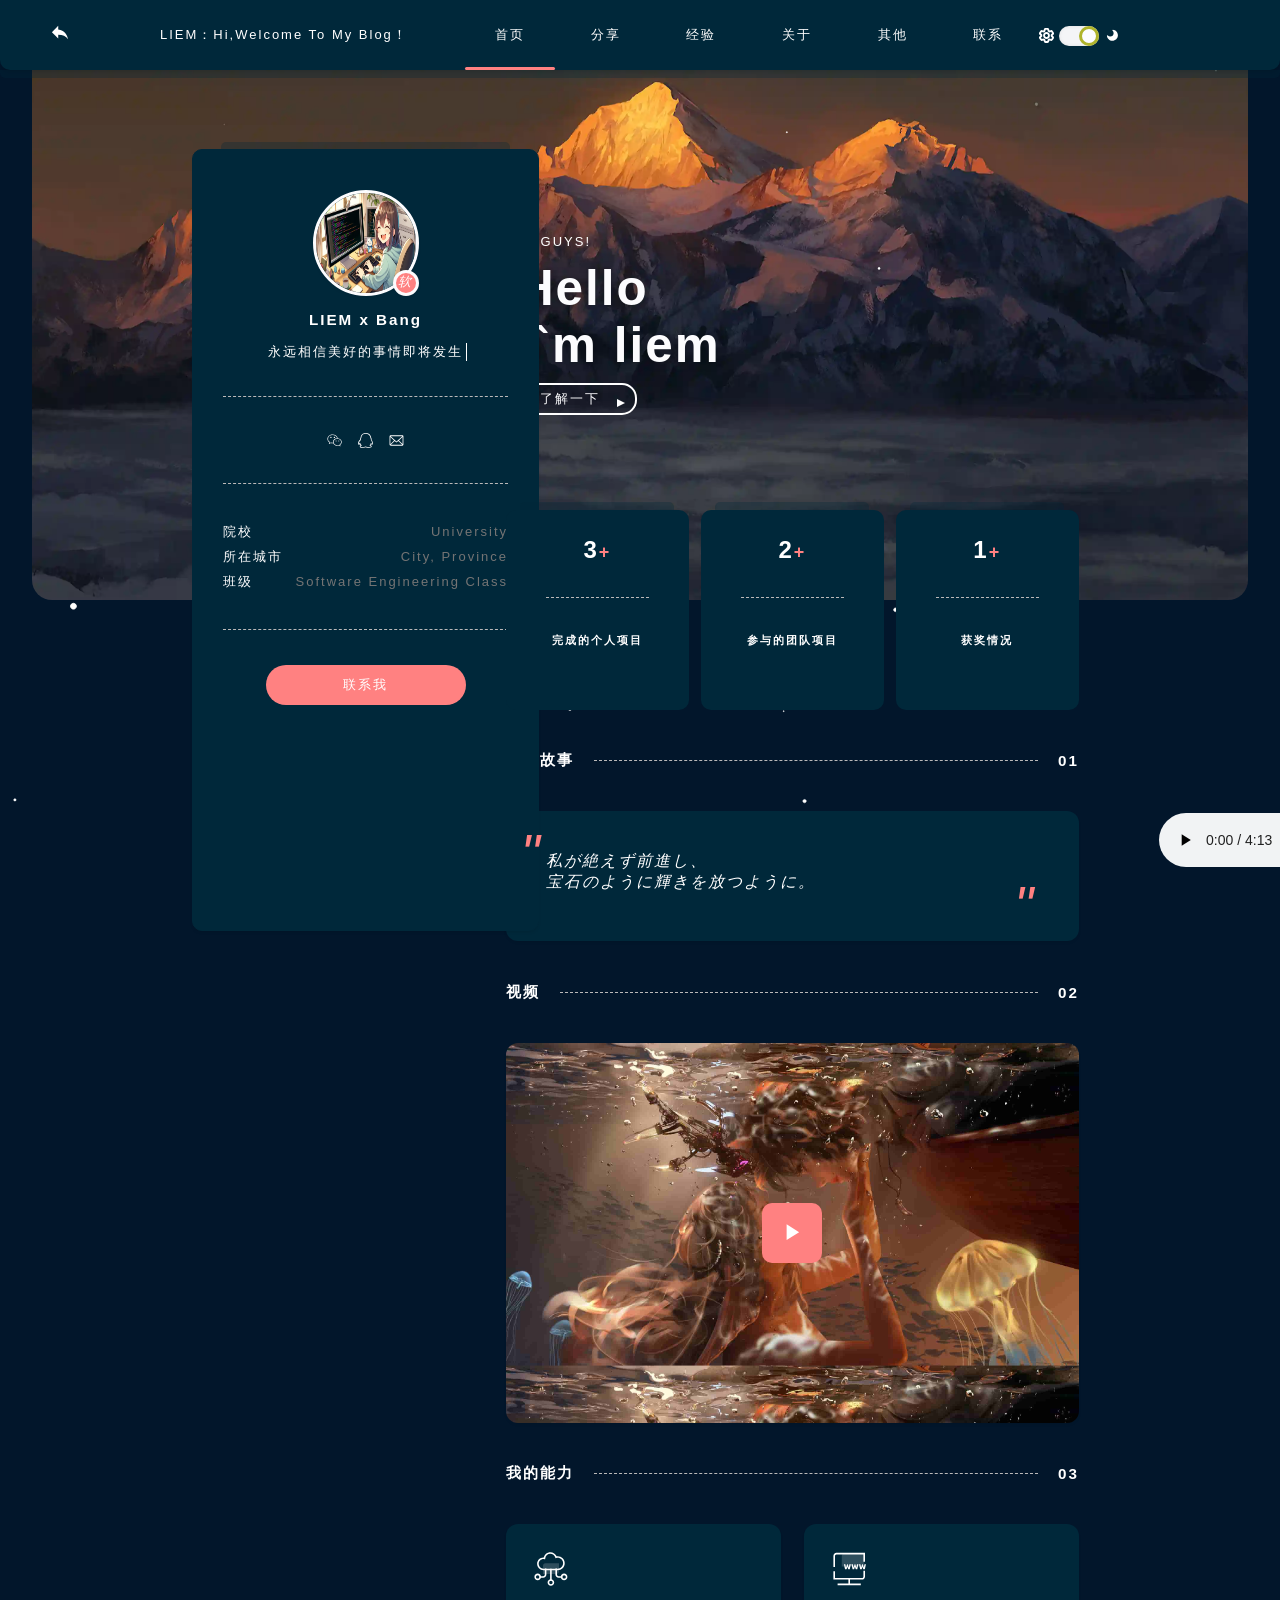
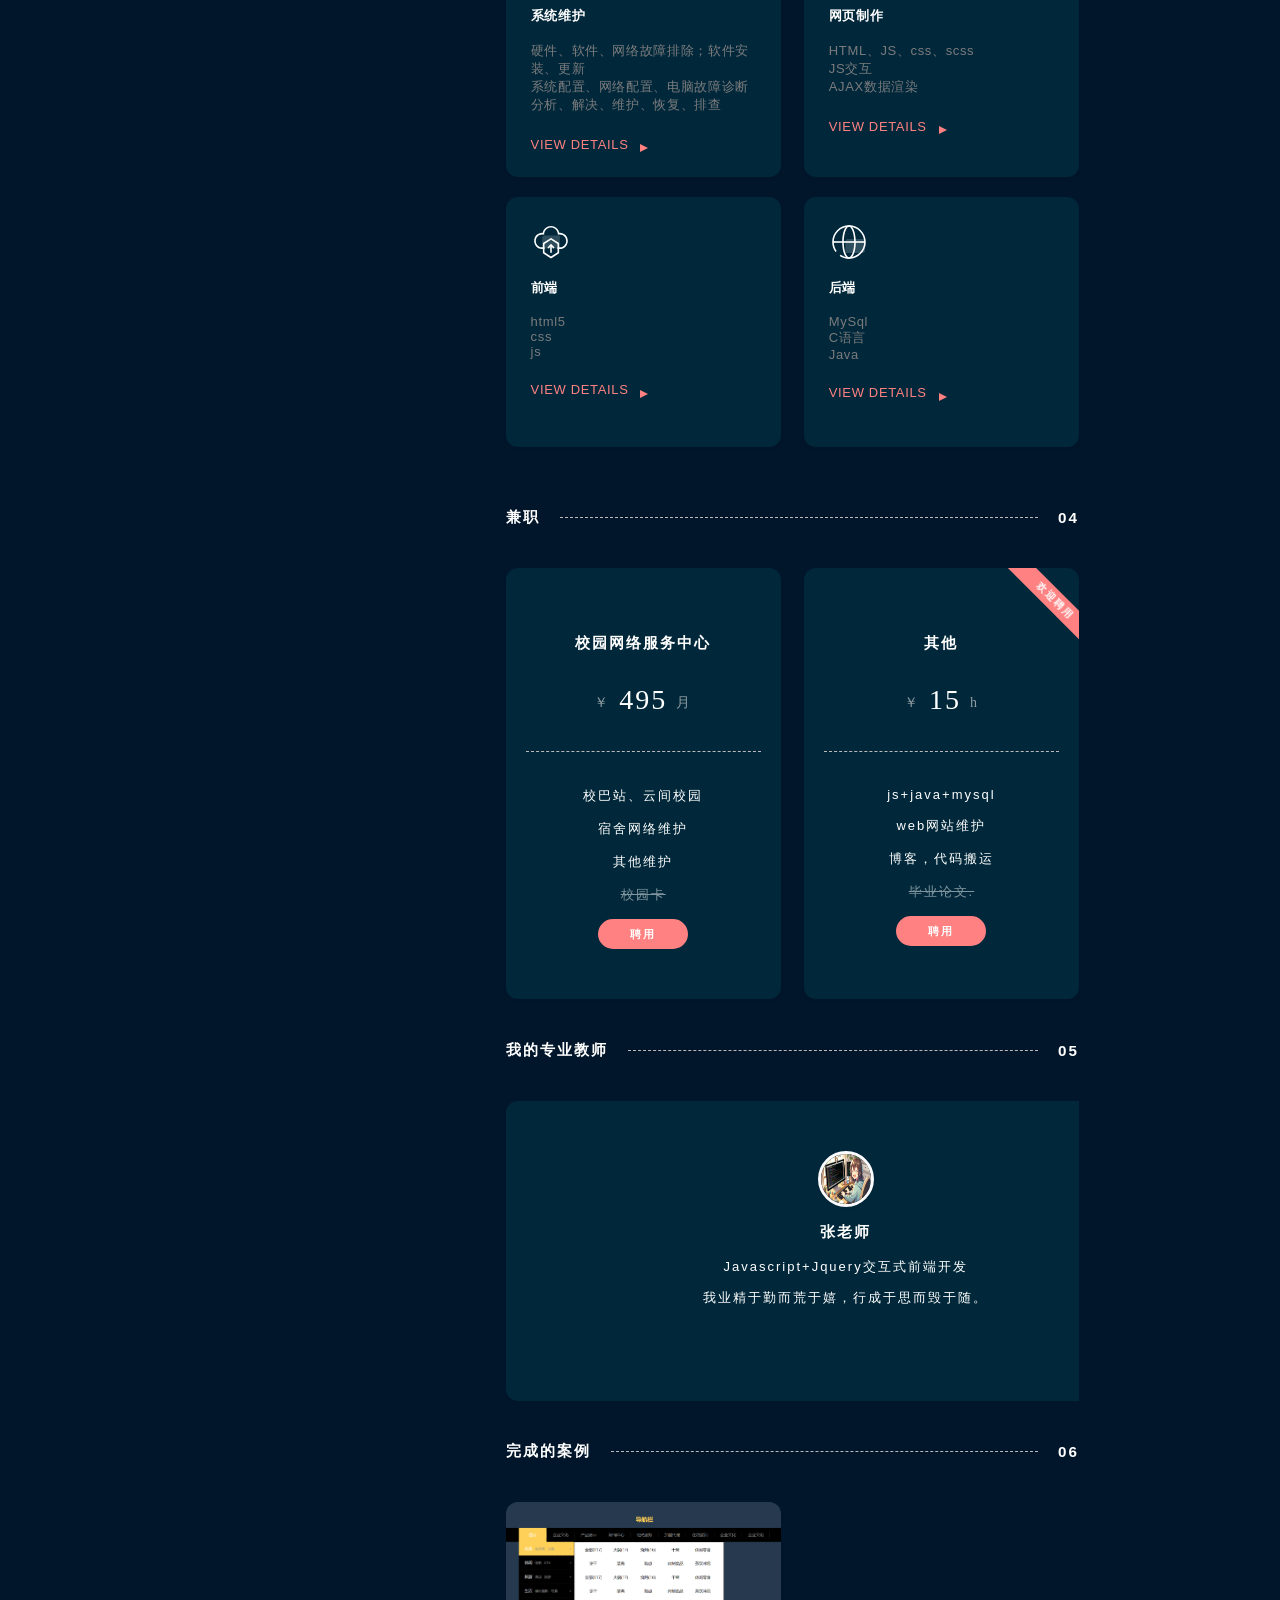
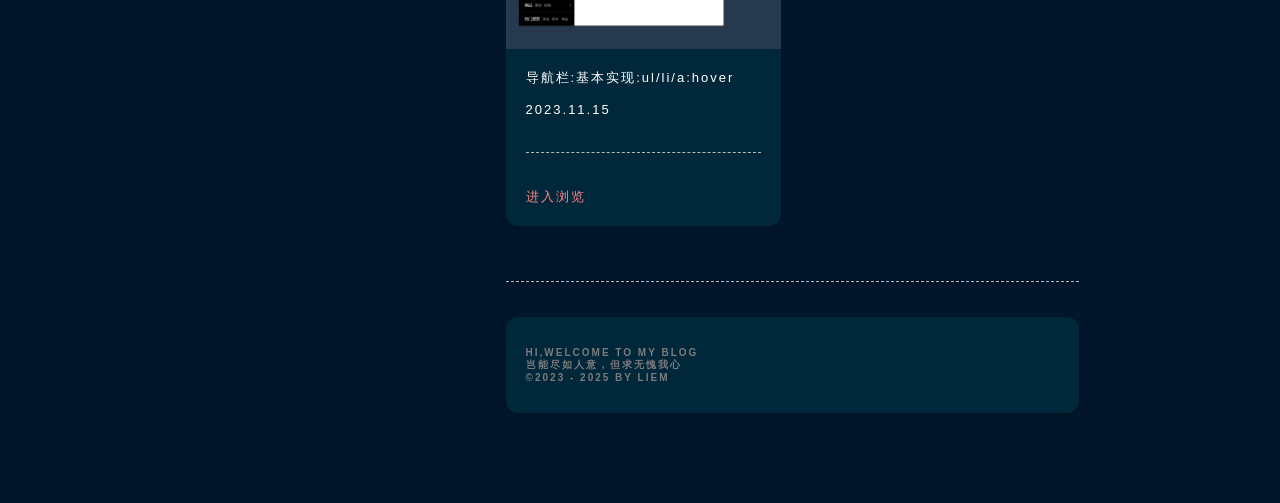
==== index.html @ 4b072356 "Initial commit: 个人作品集前端项目" ====
﻿<!DOCTYPE html>
<html lang="en">

<head>
  <meta charset="UTF-8">
  <meta http-equiv="X-UA-Compatible" content="IE=edge">
  <meta name="viewport" content="width=device-width, initial-scale=1.0">
  <title>YB的小窝</title>
  <link rel="stylesheet" href="./css/base.css">
  <script src="./js/jq.js"></script>
  <link rel="stylesheet" href="./css/index.css">

</head>

<body>

  <div class="music-wrap" id="musicwrap">
    <audio id="play1" controls>
      <source src="./img/music.mp3">
    </audio>
  </div>


  <canvas class="canvas-wrap" id="triangle-lost-in-space" resize="true"></canvas>

  <!-- loadding -->
  <div class="lodding-wrap">
    <div class="loadding-div"></div>
  </div>
  <!-- 遮罩层 -->
  <div class="zhezhao" id="zhezhao">
    <span class="close"><svg t="1" class="icon" viewBox="0 0 1024 1024" version="1.1"
        xmlns="http://www.w3.org/2000/svg" p-id="4692" width="32" height="32">
        <path
          d="M512 0C229.187368 0 0 229.187368 0 512 0 794.812632 229.187368 1024 512 1024 794.812632 1024 1024 794.812632 1024 512 1024 229.187368 794.812632 0 512 0ZM512 970.105263C259.368421 970.105263 53.894737 764.631579 53.894737 512 53.894737 259.368421 259.368421 53.894737 512 53.894737 764.631579 53.894737 970.105263 259.368421 970.105263 512 970.105263 764.631579 764.631579 970.105263 512 970.105263ZM550.130526 512 719.629474 342.366316C730.273684 331.856842 730.273684 314.88 719.629474 304.370526 709.12 293.726316 692.143158 293.726316 681.633684 304.370526L512 473.869474 342.366316 304.370526C331.856842 293.726316 314.88 293.726316 304.370526 304.370526 293.726316 314.88 293.726316 331.856842 304.370526 342.366316L473.869474 512 304.370526 681.633684C293.726316 692.143158 293.726316 709.12 304.370526 719.629474 309.625263 724.884211 316.496842 727.578947 323.368421 727.578947 330.24 727.578947 337.111579 724.884211 342.366316 719.629474L512 550.130526 681.633684 719.629474C686.888421 724.884211 693.76 727.578947 700.631579 727.578947 707.503158 727.578947 714.374737 724.884211 719.629474 719.629474 730.273684 709.12 730.273684 692.143158 719.629474 681.633684L550.130526 512Z"
          p-id="4693"></path>
      </svg></span>
    <div id="videoResume">
      <video id="videoResumeC" controls="" name="media">
        <source src="img/WhyDon'tWe.mp4" type="video/mp4">
      </video>
    </div>
  </div>

  <!-- 主要页面 -->
  <div class="box">

    <!-- 顶部栏 -->
    <div class="header borderafter">
      <!-- 返回按钮 -->
      <a style="position: absolute;left:50px;" href="javascript:history.back()">
        <svg t="2" class="icon" viewBox="0 0 1024 1024" version="1.1" xmlns="http://www.w3.org/2000/svg"
          p-id="3737" width="20" height="20">
          <path
            d="M98 468.9l322.8-322.8v184.4C743.6 376.7 881.9 607.3 928 837.8 812.7 676.4 651.3 602.6 420.8 602.6v189.1L98 468.9z"
            p-id="3738" fill="#254665"></path>
        </svg>
      </a>


      <div class="col">
        <span><a href="./index.html">LIEM：Hi,Welcome To My Blog！</a></span>
        <!-- 右边操作栏 -->

        <div class="header-right">
          <!-- 按钮 -->
          <div class="min_menu-wrap" id="minmenu">
            <span class="min_menu"></span>
          </div>
          <!-- 列表 -->
          <div class="menu_list">
            <!-- 栏目 -->
            <ul class="header-nav">
              <li class="active"><a href="./index.html">首页</a></li>
              <li><a href="./home.html">分享</a></li>
              <li><a href="./resume.html">经验</a></li>
              <li><a href="./blog.html">关于</a></li>
              <li><a href="./live.html">其他</a></li>
              <li><a href="./contact.html">联系</a></li>
            </ul>
            <!-- 开关灯 -->
            <span class="kaig-bottm">
              <svg t="3" class="icon" viewBox="0 0 1024 1024" version="1.1"
                xmlns="http://www.w3.org/2000/svg" p-id="2250" width="15" height="15">
                <path
                  d="M1008.535135 710.670332l-70.446388 116.386904a112.099975 112.099975 0 0 1-140.572857 43.829042l-69.422645-17.083729c-5.502624 3.1992-11.133217 6.3984-16.763809 9.341665l-18.299425 62.896276C687.335435 981.514621 639.4754 1023.744064 582.657604 1023.744064H441.764828c-56.817796 0-104.677831-42.293427-110.308423-97.703574l-18.299425-62.896276a422.166458 422.166458 0 0 1-16.827793-9.341665l-69.614597 17.083729a112.163959 112.163959 0 0 1-140.508873-43.893026L15.631361 710.542364a107.493127 107.493127 0 0 1 32.43989-144.731817L96.251206 518.910272a410.649338 410.649338 0 0 1 0-14.204448l-48.179955-46.836291a107.365159 107.365159 0 0 1-32.375906-144.731817l70.190452-116.450888a112.099975 112.099975 0 0 1 140.572857-43.893026l69.550612 17.083729c5.566608-3.1992 11.133217-6.3984 16.827794-9.341665l18.299425-62.896276C336.831061 42.229443 384.691096 0 441.508892 0H582.529636c56.817796 0 104.677831 42.293427 110.372407 97.63959l18.235441 62.704324c5.75856 3.007248 11.325169 6.142464 16.827793 9.341665l69.678581-17.083729a112.163959 112.163959 0 0 1 140.508873 43.893026l70.446388 116.514872a107.493127 107.493127 0 0 1-32.375906 144.731817l-48.179955 46.772307a414.616346 414.616346 0 0 1 0 14.204448l48.243939 46.836291c47.092227 31.928018 62.192452 94.952262 32.247938 145.115721z m-213.066733-142.23644l3.391152-31.032242a246.210447 246.210447 0 0 0 0-51.699076l-3.263184-30.904274 93.992502-91.305173-53.554612-88.553862-131.615096 32.311922-23.546113-16.059985a294.134466 294.134466 0 0 0-48.627844-26.809297l-27.513121-11.901025L568.453156 127.968008H455.649356L419.370426 252.736816l-27.705074 11.965009c-16.635841 7.166208-32.951762 16.187953-48.499875 26.745313l-23.610097 15.996001-131.487128-32.247938-53.36266 88.489878 94.056486 91.433141-3.263184 30.968258a247.874031 247.874031 0 0 0 0 51.699076l3.1992 30.904274-93.928518 91.369157 53.554612 88.489878 131.551112-32.311922 23.610097 16.059985c15.292177 10.429393 31.544114 19.451137 48.563859 26.809297l27.577106 11.965009L455.905292 895.776056h112.611848l36.342914-124.768808 27.64109-11.965009c16.699825-7.166208 32.951762-16.187953 48.563859-26.745313l23.546113-15.996001 131.423144 32.247938 53.68258-88.745814-94.184454-91.369157zM512.147232 615.846038c57.329668 0 103.846038-46.516371 103.974006-103.974006 0-57.329668-46.644339-103.974006-103.974006-103.974007S408.173225 454.542364 408.173225 511.872032 454.817564 615.846038 512.147232 615.846038z m0 127.968008c-127.968008 0-231.942014-103.910022-231.942015-231.942014 0-127.968008 103.910022-231.942014 231.942015-231.942015 127.968008 0 231.942014 103.910022 231.942014 232.133967A232.133967 232.133967 0 0 1 512.147232 743.814046z"
                  p-id="2251"></path>
              </svg>
              <!-- 开关按钮 -->
              <span class="my-radio active" id="myRadio">
                <i></i>
              </span>
              <svg t="4" class="icon" viewBox="0 0 1024 1024" version="1.1"
                xmlns="http://www.w3.org/2000/svg" p-id="3376" width="15" height="15">
                <path
                  d="M505.4 878.6c-196.7 0-358-150.9-374.9-343.1 1-18.6 16.1-33.4 34.9-33.4 10.8 0 20.5 4.8 26.9 12.4 0.2 0.3 0.5 0.1 0.5-0.7 41.6 44.2 100.5 71.9 166.1 71.9 127.1 0 230.1-103 230.1-230.1 0-66.1-28-125.1-72.6-166.8 0.1-0.1 0.5-0.1 0.3-0.3-7-6.5-11.4-15.7-11.4-26.1 0-19 14.9-34.1 33.7-35.3 192.1 17.1 342.9 178.3 342.9 375 0 208-168.5 376.5-376.5 376.5z"
                  p-id="3377"></path>
              </svg>
            </span>
          </div>
        </div>
      </div>
    </div>

    <!-- 顶部导航 -->
    <div class="navigation">
      <div class="nav-titleBox co zz">
        <!-- 占位符 -->
        <div class="co-left"></div>

        <!-- 标题 -->
        <div class="co-right ">
          <span class="titleBox-tag">HI GUYS!</span>
          <h1>
            Hello<br>
            I`m liem
          </h1>
          <a class="buttom navbtn" href="#next-one">了解一下
          </a>
        </div>
      </div>
    </div>

    <!-- 个人资料 -->
    <div class="content zz">
      <!-- 占位符 -->
      <div class="co-left">
        <!-- 个人吸盘 -->
        <div class="me-card carbox borderbefore" id="mycard">
          <div class="mecar-title">
            <div class="me-image">
              <span class="status">
                <i>软件工程技术</i>
              </span>
              <img src="./img/touxiang.jpg" alt="">
            </div>
            <h3>LIEM x Bang</h3>
            <p class="me-hover">
              <span>永远相信美好的事情即将发生</span>
            </p>
          </div>
          <div class="borderbotm"></div>
          <div class="lianxi-list">
            <a title="wx:t1y1b24">
              <svg t="1234" class="icon" viewBox="0 0 1024 1024" version="1.1" xmlns="http://www.w3.org/2000/svg"
                p-id="14861" width="15" height="15">
                <path
                  d="M506.942 345.921c25.259 0 42.134-16.916 42.134-42.107 0-25.477-16.848-41.956-42.134-41.956-25.299 0-50.668 16.48-50.668 41.956 0.028 25.204 25.409 42.107 50.668 42.107l0 0zM506.942 345.921zM271.257 261.857c-25.259 0-50.79 16.48-50.79 41.956 0 25.19 25.532 42.107 50.79 42.107 25.163 0 42.012-16.916 42.012-42.107-0.014-25.477-16.834-41.956-42.012-41.956l0 0zM271.257 261.857zM1010.654 615.492c0-133.202-123.563-246.702-275.237-258.512 0.205-1.652 0.301-3.373-0.068-5.092-30.406-141.79-182.886-248.695-354.7-248.695-194.15 0-352.119 135.387-352.119 301.793 0 89.279 45.574 169.725 131.946 233.158l-30.106 90.508c-1.939 5.885-0.177 12.37 4.506 16.452 2.853 2.458 6.445 3.741 10.076 3.741 2.335 0 4.697-0.546 6.867-1.625l113.036-56.565 13.926 2.827c34.802 7.154 64.853 13.353 101.868 13.353 10.895 0 40.878-3.987 43.404-7.182 40.755 101.99 153.094 175.61 285.273 175.61 33.86 0 68.13-8.164 98.891-15.866l87.136 47.636c2.307 1.257 4.847 1.911 7.359 1.911 3.441 0 6.881-1.161 9.639-3.413 4.847-3.932 6.841-10.404 5.038-16.33l-22.255-74.001c74.602-58.955 115.521-129.488 115.521-199.708l0 0zM409.798 665.75c-9.626 0.833-19.388 1.243-29.082 1.243-32.686 0-60.334-5.652-92.31-12.26l-18.582-3.755c-3.195-0.683-6.567-0.245-9.503 1.269l-81.687 40.892 21.231-63.775c2.076-6.24-0.205-13.053-5.57-16.821-82.07-57.207-123.659-126.894-123.659-207.093 0-144.179 139.087-261.516 310.067-261.516 151.142 0 284.959 91.955 312.579 214.261-158.475 2.076-286.706 113.487-286.706 250.32 0 19.893 3.018 39.171 8.11 57.767-1.542-0.382-3.168-0.683-4.887-0.532l0 0zM860.371 788.699c-4.875 3.673-6.935 10.007-5.188 15.852l13.804 45.903-56.647-30.993c-2.157-1.188-4.588-1.803-7.004-1.803-1.188 0-2.389 0.15-3.564 0.464-30.379 7.674-61.822 15.593-92.433 15.593-142.186 0-257.857-97.717-257.857-217.811 0-120.095 115.658-217.771 257.857-217.771 139.469 0 257.325 99.724 257.325 217.771 0 59.87-37.738 121.255-106.291 172.797l0 0zM868.181 797.178zM616.454 506.006c-16.848 0-33.696 16.971-33.696 33.792 0 16.944 16.848 33.669 33.696 33.669 25.313 0 42.038-16.725 42.038-33.669 0-16.848-16.725-33.792-42.038-33.792l0 0zM616.454 506.006zM801.58 506.006c-16.603 0-33.451 16.971-33.451 33.792 0 16.944 16.848 33.669 33.451 33.669 25.231 0 42.257-16.725 42.257-33.669 0-16.848-16.998-33.792-42.257-33.792l0 0zM801.58 506.006z"
                  p-id="14862"></path>
              </svg>
            </a>
            <a title="QQ: liem">
              <svg t="123456" class="icon" viewBox="0 0 1024 1024" version="1.1" xmlns="http://www.w3.org/2000/svg"
                p-id="18277" width="15" height="15">
                <path
                  d="M537.576602 0c345.434577 0 362.285044 329.787714 362.285044 329.787714 52.356809 69.207276 24.072096 131.794725 24.072096 131.794725 168.504671 264.793055 59.578437 341.22196 29.488318 346.638181-29.488318 5.416222-58.374833-32.49733-58.374833-32.49733s-9.628838 37.913551-33.700934 58.374833c87.86315 40.922563 72.216288 92.075767 72.216288 92.075767s-18.655874 154.061414-383.94993 56.569425l-31.293725-5.416222c-350.248996 126.378504-393.578768-43.931575-393.578768-43.931575s-14.443258-71.012683 53.560413-97.491989c-39.718958-24.072096-53.560413-75.2253-53.560413-75.2253s-35.506341 57.77303-81.845126 36.709946C-3.443754 775.723291-31.728467 587.359141 143.997834 451.351799c0 0-25.275701-80.641521 32.49733-128.785713C176.495163 322.566085 192.142025 0 537.576602 0L537.576602 0 537.576602 0zM230.055576 341.22196C153.626672 406.216619 204.779876 471.211278 204.779876 471.211278 36.275204 574.72129 66.365324 742.022357 66.365324 742.022357s27.081108-13.239653 45.736982-52.356809c19.257677-39.117156 48.745994 6.619826 48.745994 6.619826s18.655874 89.066755 74.623497 123.971294c56.569425 34.904539-2.40721 57.171228-2.40721 57.171228s-61.985647 0.601802-56.569425 43.329773c5.416222 42.126168 205.81642 95.084779 325.575097 1.203605l63.791054 8.425234c209.427235 72.81809 312.937247 4.814419 319.557073-8.425234 6.619826-13.239653-31.895527-38.515353-67.401869-53.560413-35.506341-15.04506-44.533377-30.691922-13.239653-51.153204 31.293725-21.063084 43.931575-62.587449 61.985647-105.31542 18.054072-42.72797 45.736982-21.664886 49.347797-9.628838 3.610814 12.036048 29.488318 52.356809 29.488318 52.356809s68.003671-72.216288-73.419893-285.856139c0 0 30.691922-63.791054-21.063084-116.147863 0 0-12.63785-300.299397-320.158876-300.299397C224.639355 52.356809 230.055576 341.22196 230.055576 341.22196L230.055576 341.22196 230.055576 341.22196z"
                  p-id="18278"></path>
              </svg>
            </a>
            <a title="email:liem@example.com" href="Mailto:liem@example.com?Subject=邮箱标题&amp;Body=邮箱内容！">
              <svg t="12345" class="icon" viewBox="0 0 1024 1024" version="1.1" xmlns="http://www.w3.org/2000/svg"
                p-id="17271" width="15" height="15">
                <path
                  d="M983.899806 785.385782V224.886223h0.180631l-0.180631-4.696419c-0.180632-5.238314-0.722526-10.476627-1.806315-15.714941-2.890104-25.469042-21.675781-44.977245-45.519139-47.686717H122.287529c-11.741048 0-23.482096 1.625684-34.861881 5.238314-30.346093 10.295996-50.757453 40.100194-50.576821 74.058917v534.849885c-0.361263 21.314518 5.780208 42.087141 17.701887 59.789028l0.361263 0.722526 5.418946 3.973893c18.243782 21.856412 44.977245 34.319986 73.517022 34.500618H904.421944c37.751984 0 70.265655-27.094726 79.477862-66.291763l0.180631-0.541894c0.361263-5.96084 0.361263-11.741048-0.180631-17.701888zM390.16405 547.494091l55.453872 49.854295 43.893456 40.100194c5.418945 5.96084 13.005468 9.57347 21.133886 9.57347 7.947786 0 15.534309-3.431999 21.133886-9.57347l101.153642-91.941436 272.753572 263.721997H126.622685L390.16405 547.494091z m120.119951 30.346092L111.449638 216.03528H115.604163c214.409596-0.903158 703.559711-2.890104 793.875463-0.361263l-399.195625 362.166166z m165.458458-69.72376l251.619686-227.956959v474.518963L675.742459 508.116423z m-328.568707 0.180631L93.205856 760.278003V278.895043l253.967896 229.402011z"
                  p-id="17272"></path>
              </svg>
            </a>
          </div>
          <div class="borderbotm"></div>
          <div class="mecar-bottm">
            <div>
              <span class="mecarbottm-key">院校</span>
              <span class="mecarbottm-value">University</span>
            </div>
            <div>
              <span class="mecarbottm-key">所在城市</span>
              <span class="mecarbottm-value">City, Province</span>
            </div>
            <div>
              <span class="mecarbottm-key">班级</span>
              <span class="mecarbottm-value">Software Engineering Class</span>
            </div>

          </div>
          <div class="borderbotm"></div>
          <div class="buttom-box ">
            <a class="button" href="Mailto:liem@example.com?Subject=邮箱标题&amp;Body=邮箱内容！">联系我</a>
          </div>
        </div>
      </div>
      <!-- 右边 -->
      <div class="co-right" id="next-one">
        <!-- 完成项目 -->
        <div class="content-li li1">
          <div class="li1-box borderbefore">
            <span>3</span><span class="tag">+</span>
            <div class="borderbotm"></div>
            <p>完成的个人项目</p>
          </div>
          <div class="li1-box borderbefore">
            <span>2</span><span class="tag">+</span>
            <div class="borderbotm"></div>
            <p>参与的团队项目</p>
          </div>
          <div class="li1-box borderbefore">
            <span>1</span><span class="tag">+</span>
            <div class="borderbotm"></div>
            <p>获奖情况</p>
          </div>
        </div>
        <!-- 我的故事 -->
        <div class="content-li li2">
          <h3>
            <span>我的故事</span>
            <div class="borderbotm"></div>
            <span>01</span>
          </h3>
          <div class="carbox li2-box">
            <blockquote>
              私が絶えず前進し、<br/>宝石のように輝きを放つように。
            </blockquote>
          </div>
        </div>
        <!-- 视频 -->
        <div class="content-li li3">
          <h3>
            <span>视频</span>
            <div class="borderbotm"></div>
            <span>02</span>
          </h3>
          <div class="carbox li3-box">
            <div class="play-buttom" id="playbuttom">
              <span><svg t="1649146869552" class="icon" viewBox="0 0 1024 1024" version="1.1"
                  xmlns="http://www.w3.org/2000/svg" p-id="20204" width="50" height="50">
                  <path d="M657.92 535.04l-256-160v320z" p-id="20205" data-spm-anchor-id="a313x.7781069.0.i27"
                    class="selected" fill="#ffffff"></path>
                </svg></span>
            </div>
          </div>
        </div>
        <!-- 我的能力 -->
        <div class="content-li li4">
          <h3>
            <span>我的能力</span>
            <div class="borderbotm"></div>
            <span>03</span>
          </h3>
          <div class="li4-box">
            <div class="carbox">
              <svg t="123456789" class="icon" viewBox="0 0 1024 1024" version="1.1"
                xmlns="http://www.w3.org/2000/svg" p-id="1638" width="40" height="40">
                <path
                  d="M488.96 506.88h40.96v307.2h-40.96zM803.84 737.28h-97.28c-45.056 0-81.92-36.864-81.92-81.92V502.272h40.96V655.36c0 22.528 18.432 40.96 40.96 40.96h97.28v40.96zM312.32 737.28H215.04v-40.96h97.28c22.528 0 40.96-18.432 40.96-40.96V502.272h40.96V655.36c0 45.056-36.864 81.92-81.92 81.92z"
                  fill="#254665" p-id="1639"></path>
                <path
                  d="M509.44 942.08c-46.592 0-84.48-37.888-84.48-84.48S462.848 773.12 509.44 773.12s84.48 37.888 84.48 84.48-37.888 84.48-84.48 84.48z m0-128c-24.064 0-43.52 19.456-43.52 43.52s19.456 43.52 43.52 43.52 43.52-19.456 43.52-43.52-19.456-43.52-43.52-43.52zM171.52 798.72c-46.592 0-84.48-37.888-84.48-84.48S124.928 629.76 171.52 629.76 256 667.648 256 714.24 218.112 798.72 171.52 798.72z m0-128c-24.064 0-43.52 19.456-43.52 43.52s19.456 43.52 43.52 43.52 43.52-19.456 43.52-43.52-19.456-43.52-43.52-43.52zM847.36 798.72c-46.592 0-84.48-37.888-84.48-84.48s37.888-84.48 84.48-84.48 84.48 37.888 84.48 84.48-37.888 84.48-84.48 84.48z m0-128c-24.064 0-43.52 19.456-43.52 43.52s19.456 43.52 43.52 43.52 43.52-19.456 43.52-43.52-19.456-43.52-43.52-43.52z"
                  fill="#254665" p-id="1640"></path>
                <path
                  d="M683.52 543.232H319.488c-90.112 0-163.328-73.216-163.328-163.328 0-90.112 73.216-163.328 163.328-163.328h7.68C344.064 138.752 413.696 81.92 495.616 81.92c69.632 0 132.608 42.496 159.232 105.472 9.728-1.536 19.456-2.56 29.184-2.56 98.816 0 179.2 80.384 179.2 179.2-0.512 98.816-80.896 179.2-179.712 179.2zM319.488 258.048c-67.584 0-122.368 54.784-122.368 122.368s54.784 122.368 122.368 122.368h364.544c76.288 0 138.24-61.952 138.24-138.24s-61.952-138.24-138.24-138.24c-12.288 0-24.576 1.536-36.864 5.12l-19.456 5.12-5.632-18.944C605.696 161.792 553.472 122.88 495.616 122.88c-68.096 0-124.416 51.2-131.584 118.784l-2.048 22.016-21.504-3.584c-7.168-1.536-14.336-2.048-20.992-2.048z"
                  fill="#254665" p-id="1641"></path>
                <path
                  d="M655.36 640H307.2V424.96c0-33.792 27.648-61.44 61.44-61.44h348.16v215.04c0 33.792-27.648 61.44-61.44 61.44z"
                  fill="#254665" opacity=".18" p-id="1642"></path>
              </svg>
              <h4>系统维护</h4>
              <p>
                硬件、软件、网络故障排除；软件安装、更新<br>
                系统配置、网络配置、电脑故障诊断<br>
                分析、解决、维护、恢复、排查<br>
              </p>
              <a>VIEW DETAILS</a>
            </div>
            <div class="carbox">
              <svg t="1649230368898" class="icon" viewBox="0 0 1024 1024" version="1.1"
                xmlns="http://www.w3.org/2000/svg" p-id="1847" width="40" height="40">
                <path
                  d="M153.6 460.8h-40.96V179.2c0-45.056 34.816-81.92 78.336-81.92H921.6v230.4h-40.96V138.24H190.976c-20.48 0-37.376 18.432-37.376 40.96v281.6zM843.776 783.36H112.64v-216.064h40.96V742.4h690.176c20.48 0 37.376-18.432 37.376-40.96v-141.824h40.96V701.44c-0.512 45.056-35.328 81.92-78.336 81.92zM220.16 885.76h593.92v40.96H220.16z"
                  fill="#333333" p-id="1848"></path>
                <path
                  d="M418.304 388.096l17.408 83.968 27.648-83.968H481.28l24.576 82.432 16.384-82.432h36.864l-27.648 130.048h-39.424L470.528 455.68 450.56 518.144h-39.424l-29.696-130.048h36.864zM611.328 388.096l17.408 83.968 27.648-83.968h17.92l24.576 82.432 16.384-82.432h36.864l-27.648 130.048h-39.424L663.552 455.68l-19.968 62.464H604.16l-29.696-130.048h36.864zM804.352 388.096l17.408 83.968 27.648-83.968h17.92l24.576 82.432 16.384-82.432h36.864l-27.648 130.048h-39.424L856.576 455.68l-19.968 62.464h-39.424l-29.696-130.048h36.864z"
                  fill="#EB4446" p-id="1849"></path>
                <path
                  d="M839.168 445.44h-512V179.2c0-33.792 27.648-61.44 61.44-61.44h512v266.24c0 33.792-27.648 61.44-61.44 61.44z"
                  fill="#333333" opacity=".18" p-id="1850"></path>
                <path d="M496.64 762.88h40.96v143.36h-40.96z" fill="#333333" p-id="1851"></path>
              </svg>
              <h4>网页制作</h4>
              <p>
                HTML、JS、css、scss<br>
                JS交互<br>
                AJAX数据渲染<br>
              </p>
              <a>VIEW DETAILS</a>
            </div>
            <div class="carbox">
              <svg t="1649230380175" class="icon" viewBox="0 0 1024 1024" version="1.1"
                xmlns="http://www.w3.org/2000/svg" p-id="2002" width="40" height="40">
                <path
                  d="M738.304 689.664h-59.392v-40.96h59.392c89.6 0 162.816-74.24 162.816-164.864 0-91.136-73.216-164.864-162.816-164.864-9.216 0-18.944 1.024-28.16 2.56l-21.504 3.584-2.048-22.016C677.376 211.968 602.112 143.36 512 143.36c-90.624 0-165.888 68.608-175.104 159.744l-2.048 22.016-21.504-3.584c-9.216-1.536-18.432-2.56-28.16-2.56-89.6 0-162.816 74.24-162.816 164.864 0 91.136 73.216 164.864 162.816 164.864h59.904v40.96H285.184c-112.128 0-203.776-92.672-203.776-205.824s91.136-205.824 203.776-205.824c4.608 0 9.728 0 14.336 0.512C319.488 176.64 407.04 102.4 511.488 102.4c104.96 0 192.512 74.24 212.48 175.616 4.608-0.512 9.216-0.512 14.336-0.512 112.128 0 203.776 92.672 203.776 205.824s-91.136 206.336-203.776 206.336z"
                  fill="#333333" p-id="2003"></path>
                <path d="M574.464 679.936L512 617.984l-62.464 61.952-28.672-28.672 91.136-91.648 91.136 91.648z"
                  fill="#EB4446" p-id="2004"></path>
                <path d="M491.52 614.4h40.96v171.52h-40.96z" fill="#EB4446" p-id="2005"></path>
                <path
                  d="M512 928.768c-3.584 0-7.68-1.024-10.752-3.072l-187.392-119.296c-6.144-3.584-9.728-10.24-9.728-17.408v-239.104c0-7.168 3.584-13.312 9.728-17.408l187.392-119.296c6.656-4.096 15.36-4.096 22.016 0l187.392 119.296c6.144 3.584 9.728 10.24 9.728 17.408V788.48c0 7.168-3.584 13.312-9.728 17.408l-187.392 119.296c-3.584 2.56-7.68 3.584-11.264 3.584z m-166.912-151.552l166.912 106.496 166.912-106.496v-216.576L512 454.656l-166.912 106.496v216.064z m354.304 11.264z"
                  fill="#333333" p-id="2006"></path>
                <path
                  d="M675.84 675.84H286.72V409.6c0-33.792 27.648-61.44 61.44-61.44h389.12v266.24c0 33.792-27.648 61.44-61.44 61.44z"
                  fill="#333333" opacity=".18" p-id="2007"></path>
              </svg>
              <h4>前端</h4>
              <p>
                html5<br>
                css<br>
                js
              </p>
              <a>VIEW DETAILS</a>
            </div>
            <div class="carbox">
              <svg t="1649230391217" class="icon" viewBox="0 0 1024 1024" version="1.1"
                xmlns="http://www.w3.org/2000/svg" p-id="2160" width="40" height="40">
                <path
                  d="M512 942.08c-99.328 0-174.08-184.832-174.08-430.08s74.752-430.08 174.08-430.08 174.08 184.832 174.08 430.08-74.752 430.08-174.08 430.08z m0-819.2c-62.976 0-133.12 159.744-133.12 389.12s70.144 389.12 133.12 389.12 133.12-159.744 133.12-389.12-70.144-389.12-133.12-389.12z"
                  fill="#333333" p-id="2161"></path>
                <path d="M102.4 491.52h814.592v40.96H102.4z" fill="#EB4446" p-id="2162"></path>
                <path
                  d="M512 942.08c-85.504 0-167.936-25.088-239.104-72.192l22.528-33.792C359.936 878.592 434.688 901.12 512 901.12c214.528 0 389.12-174.592 389.12-389.12s-174.592-389.12-389.12-389.12-389.12 174.592-389.12 389.12c0 82.944 25.6 161.792 74.24 228.864l-33.28 24.064C110.08 691.2 81.92 603.648 81.92 512c0-237.056 193.024-430.08 430.08-430.08s430.08 193.024 430.08 430.08-193.024 430.08-430.08 430.08z"
                  fill="#333333" p-id="2163"></path>
                <path
                  d="M860.16 793.6H419.84V496.64c0-33.792 27.648-61.44 61.44-61.44h440.32v296.96c0 33.792-27.648 61.44-61.44 61.44z"
                  fill="#333333" opacity=".18" p-id="2164"></path>
              </svg>
              <h4>后端</h4>
              <p>
                MySql<br>
                C语言<br>
                Java<br>
              </p>
              <a>VIEW DETAILS</a>
            </div>
          </div>
        </div>

        <!-- 我的兼职 -->
        <div class="content-li li7">
          <h3>
            <span>兼职</span>
            <div class="borderbotm"></div>
            <span>04</span>
          </h3>
          <div class="li7-box">
            <div class="carbox li7boxitem">
              <div>
                <h3>校园网络服务中心</h3>
                <div class="item-price">
                  <sub>￥</sub>
                  495
                  <sub>月</sub>
                </div>
              </div>
              <div class="borderbotm"></div>
              <p>校巴站、云间校园</p>
              <p>宿舍网络维护</p>
              <p>其他维护</p>
              <p class="throughline">校园卡</p>
              <button class="buttonsty">聘用</button>
            </div>
            <div class="carbox li7boxitem active">
              <div>
                <h3>其他</h3>
                <div class="item-price">
                  <sub>￥</sub>
                  15
                  <sub>h</sub>
                </div>
              </div>
              <div class="borderbotm"></div>
              <p>js+java+mysql</p>
              <p>web网站维护</p>
              <p>博客，代码搬运</p>
              <p class="throughline">毕业论文.</p>
              <button class="buttonsty">聘用</button>
            </div>
          </div>
        </div>

        <!-- 我的专业教室 -->
        <div class="content-li li5">
          <h3>
            <span>我的专业教师</span>
            <div class="borderbotm"></div>
            <span>05</span>
          </h3>
          <div class="li5-box">
            <div class="left buttonsty" id="leftimg">
              <span>
                <svg t="1649148549783" class="icon" viewBox="0 0 1024 1024" version="1.1"
                  xmlns="http://www.w3.org/2000/svg" p-id="22757" width="25" height="25">
                  <path
                    d="M325.399273 235.124364L600.157091 488.727273 325.399273 742.353455a34.909091 34.909091 0 1 0 47.36 51.316363l302.545454-279.272727a34.909091 34.909091 0 0 0 0-51.316364l-302.545454-279.272727a34.909091 34.909091 0 1 0-47.36 51.316364"
                    fill="#ffffff" p-id="22758" data-spm-anchor-id="a313x.7781069.0.i41" class="selected"></path>
                </svg>
              </span>
            </div>
            <div class="right buttonsty" id="rightimg">
              <span>
                <svg t="1649148517782" class="icon" viewBox="0 0 1024 1024" version="1.1"
                  xmlns="http://www.w3.org/2000/svg" p-id="21306" width="25" height="25">
                  <path
                    d="M675.328 765.626182L400.570182 512l274.757818-253.626182a34.909091 34.909091 0 1 0-47.36-51.316363l-302.545455 279.272727a34.909091 34.909091 0 0 0 0 51.316363l302.545455 279.272728a34.909091 34.909091 0 1 0 47.36-51.316364"
                    fill="#ffffff" p-id="21307" data-spm-anchor-id="a313x.7781069.0.i34" class="selected"></path>
                </svg>


              </span>
            </div>

            <div class="li5box-ul" id="li5boxul">
              <div class="li5box-car carbox">
                <img src="./img/touxiang.jpg" alt="">
                <h3>张老师</h3>
                <span>Javascript+Jquery交互式前端开发</span>
                <p>
                  我业精于勤而荒于嬉，行成于思而毁于随。
                </p>
              </div>
              <div class="li5box-car carbox">
                <img src="./img/touxiang.jpg" alt="">
                <h3>值老师</h3>
                <span>Html5+css3 web前端开发</span>
                <p>
                  青，取之于蓝而青于蓝;
                  冰，水为之而寒于水。
                </p>
              </div>
              <div class="li5box-car carbox">
                <img src="./img/touxiang.jpg" alt="">
                <h3>张老师</h3>
                <span>数据库</span>
                <p>
                  有志者事竟成。
                </p>
              </div>
            </div>
          </div>

        </div>
        <!-- 最近完成 -->
        <div class="content-li li6">
          <h3>
            <span>完成的案例
            </span>
            <div class="borderbotm"></div>
            <span>06</span>
          </h3>
          <div class="li6-box">
            <div class="carbox">
              <a class="imgbox" href="Demo1.html">
                <img src=" ./img/project/daohanglan.png" alt="">
              </a>
              <div class="li6car-title">
                导航栏:基本实现:ul/li/a:hover
                <br><br>2023.11.15
                <div class="borderbotm"></div>
                <a href="Demo1.html">进入浏览</a>
              </div>
            </div>
          </div>
        </div>    
        <div class="borderbotm"></div>
        
        <!-- 底部 -->
        <div class="carbox copybottm">
          Hi,welcome to my blog 
          <br/>
          岂能尽如人意，但求无愧我心
          <br/>
          ©2023 - 2025 By Liem 
        </div>
      </div>
      <div class="left">
      </div>
</body>
<script src="./js/base.js"></script>
<script type="text/javascript" src="./js/paper-full.min.js"></script>
<script type="text/javascript" src="./js/canvas.js"></script>
<script src="./js/index.js"></script>
</html>
---- css/base.css ----
:root {
 /* 默认背景色 */
--backColor:#fff;
--borderline:#00283a;
 /* 卡片 */
--headerCOlor:#00283A;
 /* 卡片 */
--headerhover:rgb(0, 40, 58,.8);

  /* 默认字体颜色 */
--headerFont:#fff;
  /* 反差色 */
--fontColor:#00283A;
--mainColor:#ff8181;
--bagColor:#02162b;
}

.content-li svg path,.buttom svg path{
  fill:#fff;
}
svg{
  vertical-align: middle;
}
svg path{
  fill: var(--headerFont);
}

/* 遮罩 */
.zhezhao{
  position: fixed;
  left: 0px;
  right: 0px;
  bottom: 0px;
  top: 0px;
  background-color: rgba(0, 0, 0, .7);
  z-index: 9;
  display: none;
}
.zhezhao.active{
  display: block;
}
.zhezhao .close{
  position: absolute;
  right: 20%;
  top:  10%;
}
.close path{
  fill: #FCFCFE;
}
#videoResume{
  position: absolute;
  left: 50%;
  top:  50%;
  transform: translate(-50%,-50%);
}
#videoResumeC{
  width: 100%;
}


body,
html {
  position: relative;
  margin: 0px;
  width: 100%;
  padding: 0px;
  font-size: 13px;
  letter-spacing: 2px;
  transition: .4s ease-in-out;
  font-weight: 400;
  font-family: -apple-system, BlinkMacSystemFont, "Segoe UI", Roboto, "Helvetica Neue", Arial, "Noto Sans", sans-serif, "Apple Color Emoji", "Segoe UI Emoji", "Segoe UI Symbol", "Noto Color Emoji";
  
  color: var(--headerFont);
  background-color:var(--bagColor);
}
a{
   transition: color .6s ease-in-out;
   text-decoration: none;
   color: inherit;
}
a:hover {
  color: var(--mainColor);
}


.carbox {
  background-color: var(--headerCOlor);
  border-radius: 12px;
  box-shadow: 0 2px 4px -2px rgb(0 0 0 / 15%);
}

ul {
  list-style: none;
  margin: 0px;
  padding: 0px;
}

ul>li {
  display: inline-block;
}
img {
  width: 100%;
  height: 100%;
  vertical-align: middle;
}
.copybottm {
  padding: 30px 20px;
  color: #7B7B7D;
  font-size: 10px;
  font-weight: 700;
  letter-spacing: 2px;
  transition: .4s ease-in-out;
  text-transform: uppercase;
}

 /* 顶部栏目 */
.header {
  position: fixed;
  z-index: 2;
  top: 0px;
  width: 100%;
  height: 70px;
  line-height: 70px;
  background-color: var(--headerCOlor);
  border-radius: 0% 0% 10px 10px;
  box-shadow: 0 2px 4px 0 rgb(0 0 0 / 15%);
}

/* 下面的装饰 */
.borderafter::after{
  content: '';
  position: absolute;
  top: 70px;
  left: 0px;
  right: 0px;
  height: 8px;
  /* background-color: #00283A; */
  background-color: var(--borderline);
  border-radius: 0% 0% 5px 5px;
  opacity: .3;
}

/* 上面的装饰 */
.borderbefore::before{
  content: '';
  position: absolute;
  top: -8px;
  left: 8%;
  right: 8%;
  height: 10px;
  background-color: var(--borderline);
  border-radius: 5px 5px 0% 0%;
  opacity: .3;
}

.col {
  width: 75%;
  margin: 0 auto;
  /* border: 1px solid red; */
}

.header>div {
  display: flex;
  justify-content: space-between;
}

/* 开灯 */
.kaig-bottm img {
  width: 15px;
  height: 15px;
}
.kaig-bottm .my-radio{
  position: relative;
  display: inline-block;
  height: 20px;
  width: 40px;
  vertical-align: middle;
  background: #F4F5F7;
  border-radius: 2em;
  box-shadow: inset 0 0 4px -1px rgb(0 0 0 / 15%);
  transition: .4s ease-in-out;
  cursor: pointer;
}

.kaig-bottm .my-radio.active>i{
  right: 0px;
  left: auto;
}
.kaig-bottm .my-radio>i{
  position: absolute;
  left: 0px;
  top: 0px;
  bottom: 0px;
  display: inline-block;
  width: 35%;
  border: solid 3px #AFB42B;
  border-radius: 50%;
  background: #FCFCFE;
  transition: all .2s ease;
}

/* 顶部导航栏 */
.header-nav {
  display: inline-block;
}

.header-nav>li.active::after {
  content: '';
  display: inline-block;
  position: absolute;
  bottom: 0;
  left: 0px;
  right: 0px;
  border-radius: 10px;
  height: 3px;
  background-color: var(--mainColor);
  transition: .4s ease-in-out;
}

.header-nav>li {
  padding: 0 30px;
  position: relative;
  transition: color .6s ease-in-out;
  box-sizing: border-box;
}

.header-nav>li:hover {
  color: var(--mainColor);
}



/* 导航 */ 
/* 黑色主题背景 */
.navigation.active{ 
  background-image: url("../img/back/aitx6-0og08.webp") !important;
  
}
/* 默认主题 */
.navigation {
  margin: 0px auto 0;
  width: 95%;
  background-color: transparent;
  height: 600px;
  border-radius: 20px;
  background-image: url("../img/back/a58cbbffd2aa49c1b1e99990be912f30.jpg");
  background-attachment: fixed;
  background-size: 100%;
  background-repeat: no-repeat;
  overflow: hidden;
  color: #fff;
}

/* 顶部导航 */
.navigation .titleBox-tag {
  text-transform: uppercase;
}

.navigation h1 {
  margin: 10px 0;
  font-size: 3.8rem;
  color: #fcfcfe;
  text-shadow: 0 1px 10px rgb(0 0 0 / 30%);
}
.navigation .buttom:hover{
  transform: scale(1.1);
  color: #fff;
}
.navigation>.nav-titleBox {
  margin-top: 18rem;
}

.nav-titleBox .buttom {
  display: inline-block;
  height: 28px;
  line-height: 28px;
  padding: 0px 35px 0 20px;
  border: 2px solid white;
  border-radius: 15px;
  cursor: pointer;
  transition: transform .3s ease;
  color: #fcfcfe;
  position: relative;
}
.nav-titleBox .buttom::after{
  position: absolute;
  right: 10px;
  top: 50%;
  content: '';
  width: 0px;
  height: 0px;
  border-top: 4px solid transparent;
  border-left: 8px solid #fff;
  border-bottom: 4px solid transparent;
  animation: bmove 1s infinite;
}
@keyframes bmove {
  0%{
    opacity: 1;
    transform: translateX(-8px) translateY(-50%);
  }
  100%{
    opacity: 0;
    transform: translateX(5px) translateY(-50%);
  }
}


/* 内容 */

.co-left {
  width:35%;
  display: inline-block;
  height: 50px;
}

.co-right {
  width: 64%;
  display: inline-block;
  /* background-color: #45454566; */
  min-height: 50px;
}
.co{
  width: 70%;
  margin: 0 auto;
}

.content {
  position: relative;
  top: -90px;
  min-height: 1000px;
  width: 70%;
  margin: 0 auto;
  display: flex;
  /* background-color: rgba(10, 15, 20, 0.2); */
}


/* 左半部分 */
.content .me-card {
   top: 500px; 
}

.scroll{
  position: fixed !important;
  top: 100%;
}
.content .me-card {
  width: fit-content;
  min-width: 285px;
  transform: translateY(-351px);
  height: 780px;
  /* backgrounbad-color: var(--headerCOlor); */
  border-radius: 10px;
  text-align: center;
  border: 1px solid var(--headerCOlor);
  padding: 0px 30px;
}


/* 左边吸盘 */
.mecar-title {
  margin-top: 40px;
}


.me-hover span{
  margin: 0 auto;
  display: block;
  font: 14px ;
  border-right: .08em solid;
  /* 个数*2ch */
  width: 28ch; 
  white-space: nowrap;
  overflow: hidden;
  animation: typing 3s steps(28,end), blink-caret .3s step-end infinite alternate;
}


@keyframes typing {
  from {
    width: 0;
  }
}
@keyframes blink-caret {
  50%{
    border-color: transparent;
  }
}


/* 虚线 */
.content .borderbotm {
  /* border-style: dashed; */
  border-bottom: 1px dashed rgb(187, 185, 185);
  height: 0px;
  margin: 35px 0;
}

.mecar-title .me-image {
  position: relative;
  display: inline-block;
}
.me-image>img{
  width: 100px;
  height: 100px;
  border: solid 3px #FCFCFE;
  border-radius: 50%;
  box-shadow: 0 2px 4px -2px rgb(0 0 0 / 15%);
}
.mecar-title .me-image>.status{
    height: 20px;
    width: 20px;
     box-shadow: 0 2px 4px -2px rgb(0 0 0 / 15%);
    border-radius: 50%;
    position: absolute;
    border: solid 3px #FCFCFE;
    right: 0px;
    bottom: 0px;
    background-color: var(--mainColor);
    overflow: hidden;
    color: #fff;
    transition: width .2s ease-in-out, visible .2s ease-in-out;
}
.mecar-title .me-image:hover .status{
  width: 100px;
  border-radius: 20px;
}
.mecar-title .me-image:hover .status i {
  width: 0%;
  visibility: hidden;
}
.mecar-title .me-image:hover .status i {
  width: 100%;
  visibility: visible;
}

.mecar-bottm>div {
  display: flex;
  justify-content: space-between;
  height: 25px;
  line-height: 25px;
}

.mecar-bottm .mecarbottm-key {
  font-weight: 500;
}

.mecar-bottm .mecarbottm-value {
  font-weight: 500;
  color: #747474;
}
.me-card .lianxi-list svg{
  margin: 0 5px;
 
}
.me-card .lianxi-list a svg path{
  transition: .2s ease-in-out;
}
.me-card .lianxi-list a:hover svg path{
  fill: var(--mainColor);
}
.me-card .lianxi-list a{
 display: inline-block;
}
.me-card .buttom-box .button{
  display: block;
  margin: 0 auto;
  border: none;
  height: 40px;
  line-height: 40px;
  width: 200px;
 
  color: var(--headerFont);
  border-radius: 50px;
  background: linear-gradient(-45deg, var(--mainColor) 50%, #fff 60%, var(--mainColor) 70%);
  background-size: 600% 100%;
  animation: shine 5s infinite;
}
@keyframes shine {
  0% {
    background-position-x: 100%;
  }
  50% {
    background-position-x: 0%;
  }
  100% {
    background-position-x: -100%;
  }
}


/* g公共 */
.content-li>h3 {
  display: flex;
  align-items: center;
  color: var(--headerFont);
}

.content-li .borderbotm {
  flex: 1;
  margin-left: 20px;
  margin-right: 20px;
}


/* 加载小蝴蝶 */
.lodding-wrap{
  position: fixed;
  left: 0px;
  right: 0px;
  bottom: 0px;
  top: 0px;
  background-color: rgba(0, 0, 0, 0.95);
  z-index: 9;
  opacity: 1;
}

.loadding-div{
  left: 50%;
  top: 50%;
  position: relative;
  width: 100px;
  height: 100px;
  transform: rotateZ(-13deg) translate(-50%,-50%); 
  animation: insect-fly 0.3333333333s infinite alternate cubic-bezier(.45,-0.43,.63,1.94);
}

.loadding-div::after,.loadding-div::before{
  content: '';
  position: absolute;
  width: 50px;
  height: 50px;
  border: 1px solid #00c7ff;
  transform: rotateX(60deg) rotateY(-60deg);
  background-color: rgba(81, 0, 255, 0.723);
  border-radius: 40% 20% 50% 50%;
  animation: wings 0.333s infinite cubic-bezier(0.6, 0, 0.4, 1) alternate;
}
.loadding-div::after{
  transform-origin: right center;
  left: 0;
}

.loadding-div::before{
  right: 0;
  transform-origin: left center;
  animation-direction: alternate-reverse;
}

@keyframes insect-fly {
  from {
    margin-top: -0.3em;
  }
  to {
    margin-top: 0.3em;
  }
}
@keyframes wings {
  from{
    transform: rotateX(60deg) rotateY(-60deg);
  }
  to{
    transform: rotateX(60deg) rotateY(60deg);
  }
}
/* 鼠标火花 */
.star {
    width: 5px;
    height: 5px;
    background-color: yellow; /* 星星颜色 */
    border-radius: 50%; /* 圆形 */
    position: absolute; /* 绝对定位 */
    pointer-events: none; /* 不影响鼠标事件 */
}


/* 雪花 */
.canvas-wrap{
  position: fixed;
  top: 100px;
  bottom: 0px;
  z-index: 1;
  left: 0;
  right: 0;
}


/* 置顶层 */
.zz{
  position: relative;
  z-index: 1;
}


/* 公共的按钮样式 */
.buttonsty{
  cursor: pointer;
  transition: .4s ease-in-out;
}
.buttonsty:hover{
  transform: scale(1.03);
}



/* 适配 */

/* @media screen and (min-width:1000px) and (max-width:1200px) {
  .content .me-card{
    min-width: auto;
  }
}



@media screen and ( max-width:1000px) {
  .content{
    display: block;
  }
  .content .me-card{
    min-width: auto;
  }
    

  .header-right{
    display: none;
  }
  .nav-titleBox{
    display: none;
  }
  .co-right{
    display: none;
  }
} */


/* 播放器 */
 .music-wrap{
  position: fixed;
  right: -14%;
  bottom: 30px;
  z-index: 2;
  transition: right .3s ease;
}
.music-wrap:hover{
  right: 0%;
}
/*
.music-wrap.paused .music-box{
  animation-play-state:paused;
}
.music-wrap .music-box{
  animation:fadenum 5s linear infinite;
}
.music-wrap .music-box{
  background-image: url(../img/bg2.jpg);
  background-size: 100% 100%;
  transform-origin: center center;
  width:80px;
  height:80px;
  background-color:pink;
  border-radius: 50%;
}
@keyframes fadenum{
  0%{transform:rotate(0deg);}
  100%{transform:rotate(360deg);}
}

.music-wrap .star{
  display: inline-block;
  width: 0;
  height: 0;
  border-top: 10px solid #fff;
  border-bottom: 10px solid #fff;
  border-left: 20px solid #fff;
  z-index: 1;
  position: absolute;
  top: 50%;
  left: 50%;
  transform: translate(-50%,-50%);
}

.music-wrap.paused .star{
  border-top: 10px solid transparent;
  border-bottom: 10px solid transparent;
  border-left: 20px solid #fff;
} */



 .min_menu{
  display: none;
  height: 2px;
  width: 15px;
  background-color: var(--headerFont);
  border-radius: 2px;
  position: relative;
  transition: .4s ease-in-out;
}
.min_menu::after{
  content: "";
  top: -5px;
  position: absolute;
  background-color: inherit;
  transition: .4s ease-in-out;
  display: block;
  width: 15px;
  height: 2px;
  border-radius: 2px;
}

.min_menu::before{
  content: "";
  bottom: -5px;
  position: absolute;
  background-color: inherit;
  transition: .4s ease-in-out;
  display: block;
  width: 15px;
  height: 2px;
  border-radius: 2px;
  
}
.min_menu-wrap{
  min-width: 50px;
}
.min_menu-wrap.active .min_menu{
  transform: rotate(45deg);
}
.min_menu-wrap.active .min_menu::after{
  transform: translate(0,5px) rotate(-90deg);
}
.min_menu-wrap.active .min_menu::before{
  transform: translate(0,-5px) rotate(-90deg);
}


  /* 手机*/
  @media screen and (max-width: 1200px) {
    .col>span{
      visibility: hidden;
    }
    .content .me-card{
      min-width: auto;
    }
    .co-left{
      position: relative;
      width: auto;
      display: block;
      height: auto;
    }
    .co-right{
      width: 100%;
    }
    .content{
      display: block;
    }
    .content .me-card{
      width:auto;
      transform: translateY(-20px);
    }
    .scroll{
      position:relative !important;
    }

    
    .min_menu{
      display: inline-block;
    }
    /* .header .header-right{
      display:none;
    } */
    .co-left{
      display: none;
    }
    .co-right{
      width: 100%;
    }

  
    .header-right .min_menu-wrap{
      text-align: center;
    }
    .header-right .header-nav>li{
      display: block;
    }
    .header-right .kaig-bottm{
      display: block;
    }

    .menu_list{
      pointer-events: none;
      position: absolute;
      left: 0;
      right: 0;
      text-align: center;
      opacity: 0;
      background-color: var(--headerhover);
      transform: translateY(10px);
      transition: .1s ease-in-out;
    }

    .menu_list.active{
      opacity: 1;
      pointer-events: all;
      transform: translateY(0px);
    }

    .navigation>.nav-titleBox {
      margin-top: 10rem;
    }
  }

/* 平板 */
 @media screen and (max-width:1200px){
  .navigation{
    text-align: center;
    background-size: 100% 100%;
  }
 
  .co-left{
    position: relative;
    width: auto;
    display: block;
    height: auto;
  }
  .co-right{
    width: 100%;
  }
  .content{
    display: block;
  }
  .content .me-card{
    width:auto;
    transform: translateY(-20px);
  }
  .scroll{
    position:relative !important;
  }
}
---- css/index.css ----
/* 正文 */
 .content-li.li1 {
  display: flex;
  justify-content: space-between;
}

/* .li1-box::after {
  content: '';
  position: absolute;
  top: -8px;
  left: 8%;
  right: 8%;
  height: 10px;
  background-color: var(--backColor);
  border-radius: 5px 5px 0% 0%;
  opacity: .3;

} */

.content-li.li1>.li1-box {
  position: relative;
  flex: 0 0 32%;
  background-color: var(--headerCOlor);
  min-height: 200px;
  text-align: center;
  border-radius: 10px;
  padding: 30px 20px;
  box-sizing: border-box;

}

.li1-box>span {
  /* margin-top: 25px; */
  font-size: 24px;
  font-weight: 900;
  color: var(--headerFont);
  line-height: 20px;
  display: inline-block;
}

.li1-box>span.tag{
  color: var(--mainColor);
  font-size: 18px;
}

.li1-box>p {
  /* text-transform: uppercase; */
  font-size: 11px;
  font-weight: 700;
  letter-spacing: 2px;
  color: var(--headerFont);
  transition: .4s ease-in-out;
  margin: 0px;
}

/* 公共 */
.content-li>h3 {
  display: flex;
  align-items: center;
  color: var(--headerFont);
}

.content-li .borderbotm {
  flex: 1;
  margin-left: 20px;
  margin-right: 20px;
}

/* 第二块 */

.li2-box {
  /* width: 100%; */
  min-height: 50px;
  padding: 40px;
  box-shadow: 0 2px 4px -2px rgb(0 0 0 / 15%);
}

.li2-box blockquote::after {
  margin: 0;
  width: 50px;
  color: var(--mainColor);
  line-height: 55px;
  content: '"';
  position: absolute;
  bottom: -40px;
  right: -25px;
  font-size: 54px;
}

.li2-box blockquote::before {
  margin: 0;
  color: var(--mainColor);
  width: 50px;
  line-height: 55px;
  content: '"';
  position: absolute;
  top: -25px;
  left: -25px;
  font-size: 54px;
}

.li2-box blockquote {
  position: relative;
  padding: 0;
  margin: 0;
  display: block;
  color: var(--headerFont);
  font-style: italic;
  font-size: 16px;
  font-weight: 500;
}

/* 第三段 */
.li3-box {
  position: relative;
  min-height: 380px;
  background-image: url("../img/videoback.jpg");
  background-size: 100%;
}

.li3-box>.play-buttom {
  position: absolute;
  left: 50%;
  top: 50%;
  transform: translate(-50%, -50%);
  width: 60px;
  height: 60px;
  line-height: 60px;
  border-radius: 50%;
  background-color: var(--mainColor);
  color: white;
  text-align: center;
  font-weight: bold;
  font-size: 30px;

}

.play-buttom::after {
  position: absolute;
  content: '';
  display: inline-block;
  width: 60px;
  height: 60px;
  left: 0px;
  top: 0px;
  z-index: -1;
  background-color: inherit;
  border-radius: 50%;
  animation: playbuttom 1s infinite;
  border-radius: 10px;
  overflow: hidden;
}

@keyframes playbuttom {
  from {
    opacity: 1;
    transform: scale(0.9);
  }

  to {
    opacity: 0;
    transform: scale(1.5);
  }
}

.play-buttom svg {
  vertical-align: -13px;
}

/* 第四 */
.li4-box {
  display: flex;
  justify-content: space-between;
  flex-wrap: wrap;
}

.li4-box>div {
  box-sizing: border-box;
  padding: 25px;
  flex: 0 0 48%;
  min-height: 250px;
  margin-bottom: 20px;


  font-weight: 500;
  letter-spacing: .05em;
  -webkit-font-smoothing: antialiased;
}

.li4-box>div p {
  font-size: 13px;
  color: #7B7B7D;
}

.li4-box>div a {
  position: relative;
  display: inline-block;
  color: var(--mainColor);
  margin-top: 10px;
  cursor: pointer;
  padding-right: 30px;
}
.li4-box>div a::after{
  position: absolute;
  right: 10px;
  top: 50%;
  content: '';
  width: 0px;
  height: 0px;
  border-top: 4px solid transparent;
  border-left: 8px solid var(--mainColor);
  border-bottom: 4px solid transparent;
  animation: bmove 1s infinite;
}

.li4-box svg path{
  fill: var(--headerFont);
}
.li4icon {
  width: 45px;
  height: 45px;
}

/* 第五 */
.li5-box {
  position: relative;
  overflow: hidden;
}

svg {
  vertical-align: sub;
}
.li5-box .left,.li5-box .right{
  transition: .3s ease;
  position: absolute;
  width: 40px;
  height: 40px;
  line-height: 40px;
  border-radius: 50%;
  background-color: var(--headerCOlor);
  text-align: center;
  font-weight: bold;
  font-size: 20px;
  z-index: 1;
  color: white;
  top: 10%;
  opacity: 0;
}

.li5-box:hover .left{
  transform: translateX(100%);
  opacity: 1;
  background-color: var(--mainColor);
}
.li5-box:hover .right {
  transform: translateX(-100%);
  opacity: 1;
  background-color: var(--bagColor);
}

.li5-box .left {
  right: 15%;
}
.li5-box .right {
  left: 15%;
}

.li5box-ul {
  min-width: 100%;
  transition: transform 1s ease;
  transform: translate3d(0px, 0px, 0px);
  transition-duration: 1s;
  /* min-height: 250px; */
  /* background-color: aqua;
    transition-duration: 0ms;
    transform: translate3d(-0%, 10px, 10px); */
}

.li5box-car {
  display: inline-block;
  height: 300px;
  box-sizing: border-box;
  width: 680px;
  text-align: center;
  padding: 50px 20px;
}

.li5box-car>img {
  width: 50px;
  height: 50px;
  border: solid 3px #FCFCFE;
  border-radius: 50%;
  box-shadow: 0 2px 4px -2px rgb(0 0 0 / 15%);

}

/* 第六个 */
.content-li.li6 {
  position: relative;
  overflow: hidden;
}

.li6-box {
  display: flex;
  justify-content: space-between;
  flex-wrap: wrap;
}
.li6-box a{
  display: block;
  color: var(--mainColor);
  margin-top: 10px;
  cursor: pointer;
}
.li6-box>div {
  display: inline-block;
  overflow: hidden;
  flex: 0 0 48%;
  margin-bottom: 20px;
}

.li6-box .borderbotm {
  margin-left: 0px;
  margin-right: 0px;
}

.li6car-title {
  padding: 20px;
}
.li6-box .imgbox{
  display: block;
  overflow: hidden;
  margin-top: 0px;
}
.li6-box img{
  transform: scale(1.1);
  height: 100%;
  transition: all .3s ease-in-out;
}
.li6-box img:hover{
  transform: scale(1);
}


/* 第七个 */
.li7-box{
  display: flex;
  justify-content: space-between;
  flex-wrap: wrap;
}

.li7boxitem{
  flex: 0 0 48%;
  min-height: 300px;
  text-align: center;
  padding: 50px 0;
  position: relative;
  overflow: hidden;
}

.li7boxitem.active::after{
  content: '欢迎聘用';
  text-align: center;
  color: #fcfcfe;
  font-size: 10px;
  font-weight: 700;
  letter-spacing: 2px;
  line-height: 20px;
  height: 20px;
  padding: 0 40px;
  background-color: var(--mainColor);
  transform: rotate(45deg);
  position: absolute;
  top: 23px;
  right: -40px;
}

.li7boxitem h3{
  margin-bottom: 30px;
}
.li7boxitem p{
  margin: 15px 0;
}

.li7boxitem button{
  white-space: nowrap;
  background-color: var(--mainColor);
  border: solid 2px var(--mainColor);
  height: 30px;
  color: var(--headerFont);
  font-size: 11px;
  font-weight: 700;
  letter-spacing: 2px;
  border-radius: 20px;
  padding: 0 30px;
}


.throughline{
  text-decoration: line-through;
  opacity: .5;
}
.item-price{
  font-size: 28px;
  font-family: fantasy;
  text-align: center;
}
.item-price sub{
    font-size: 14px;
    color: rgba(204, 205, 207, 0.7);
    font-weight: 300;
    vertical-align: middle;
}


    /* 手机*/
    @media screen and (max-width: 550px) {
      .content-li{
        display: block;
      }
       .li1{
        display: block !important;
      }
      .li4-box{
        display: block;
      }
      .li6-box{
        display: block;
      }
      .li7-box{
        display: block;
      }
      .li5box-car{
        width:auto;
      }
    }
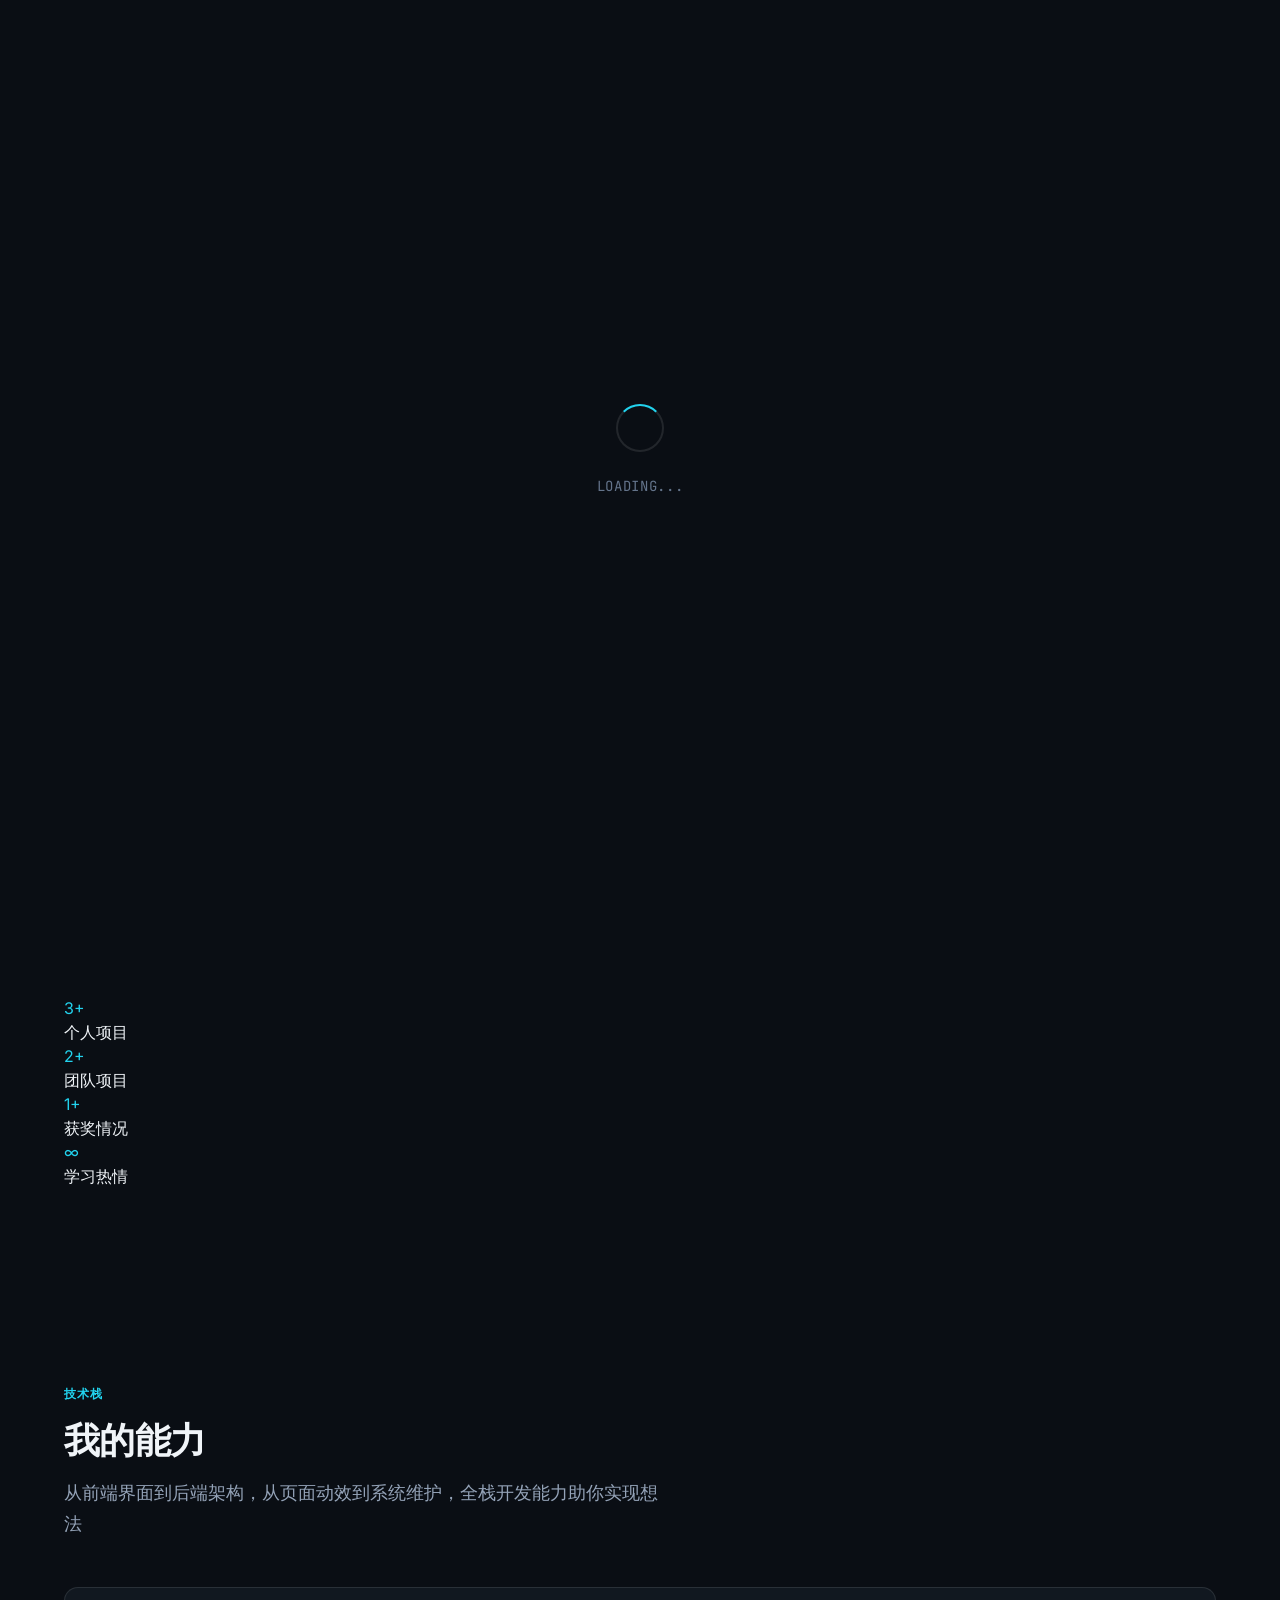
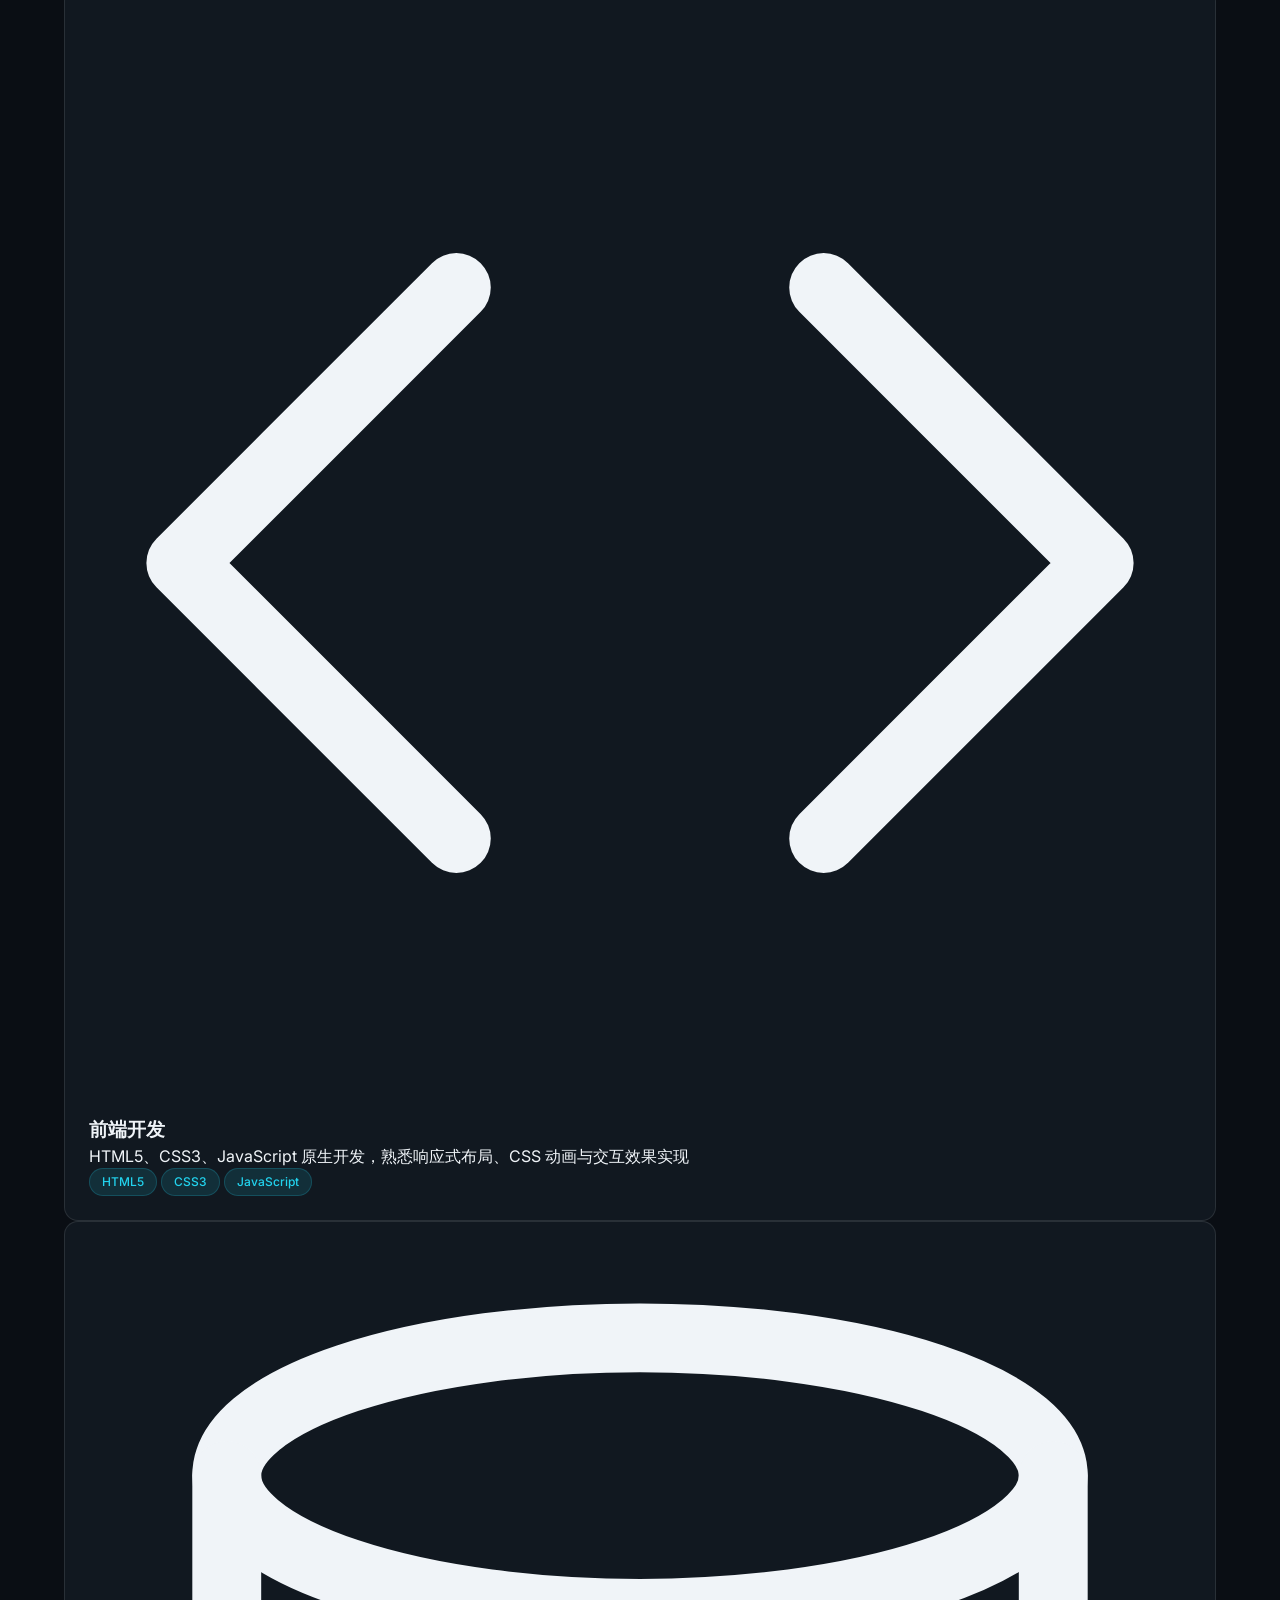
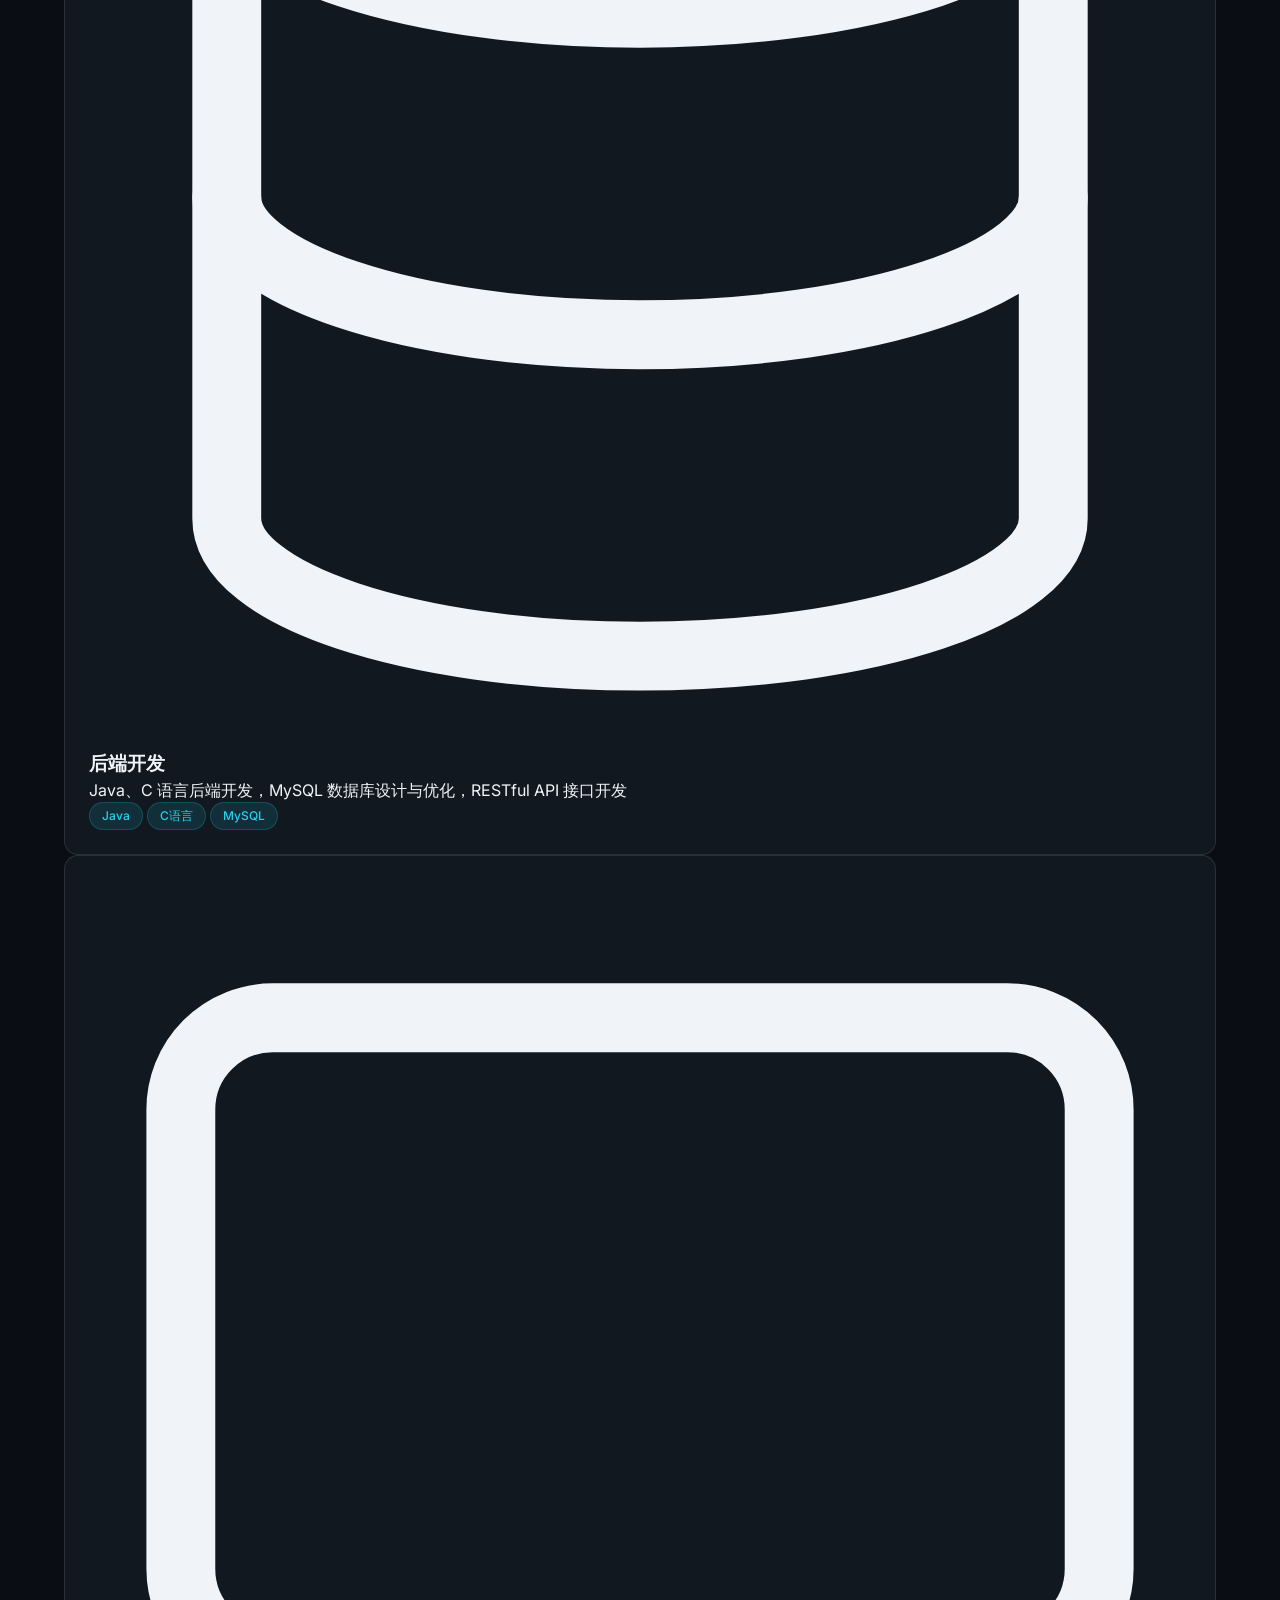
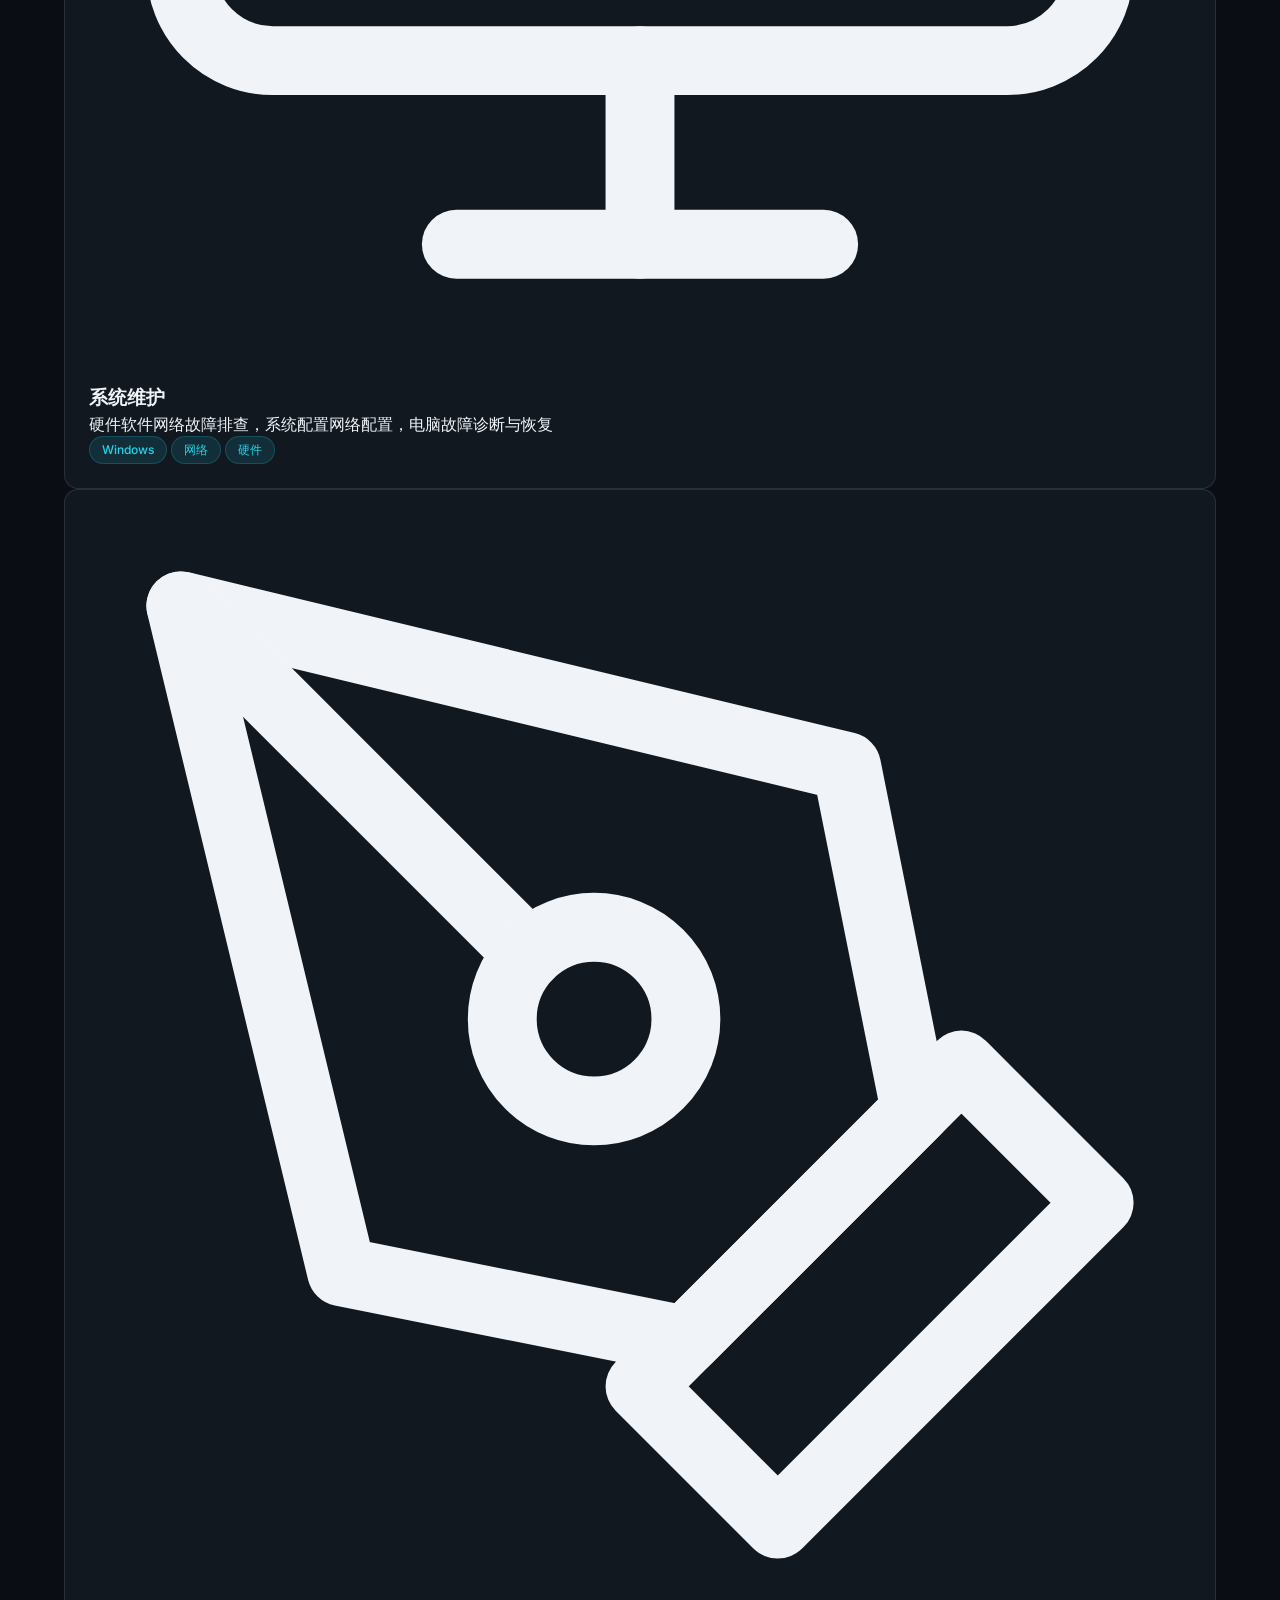
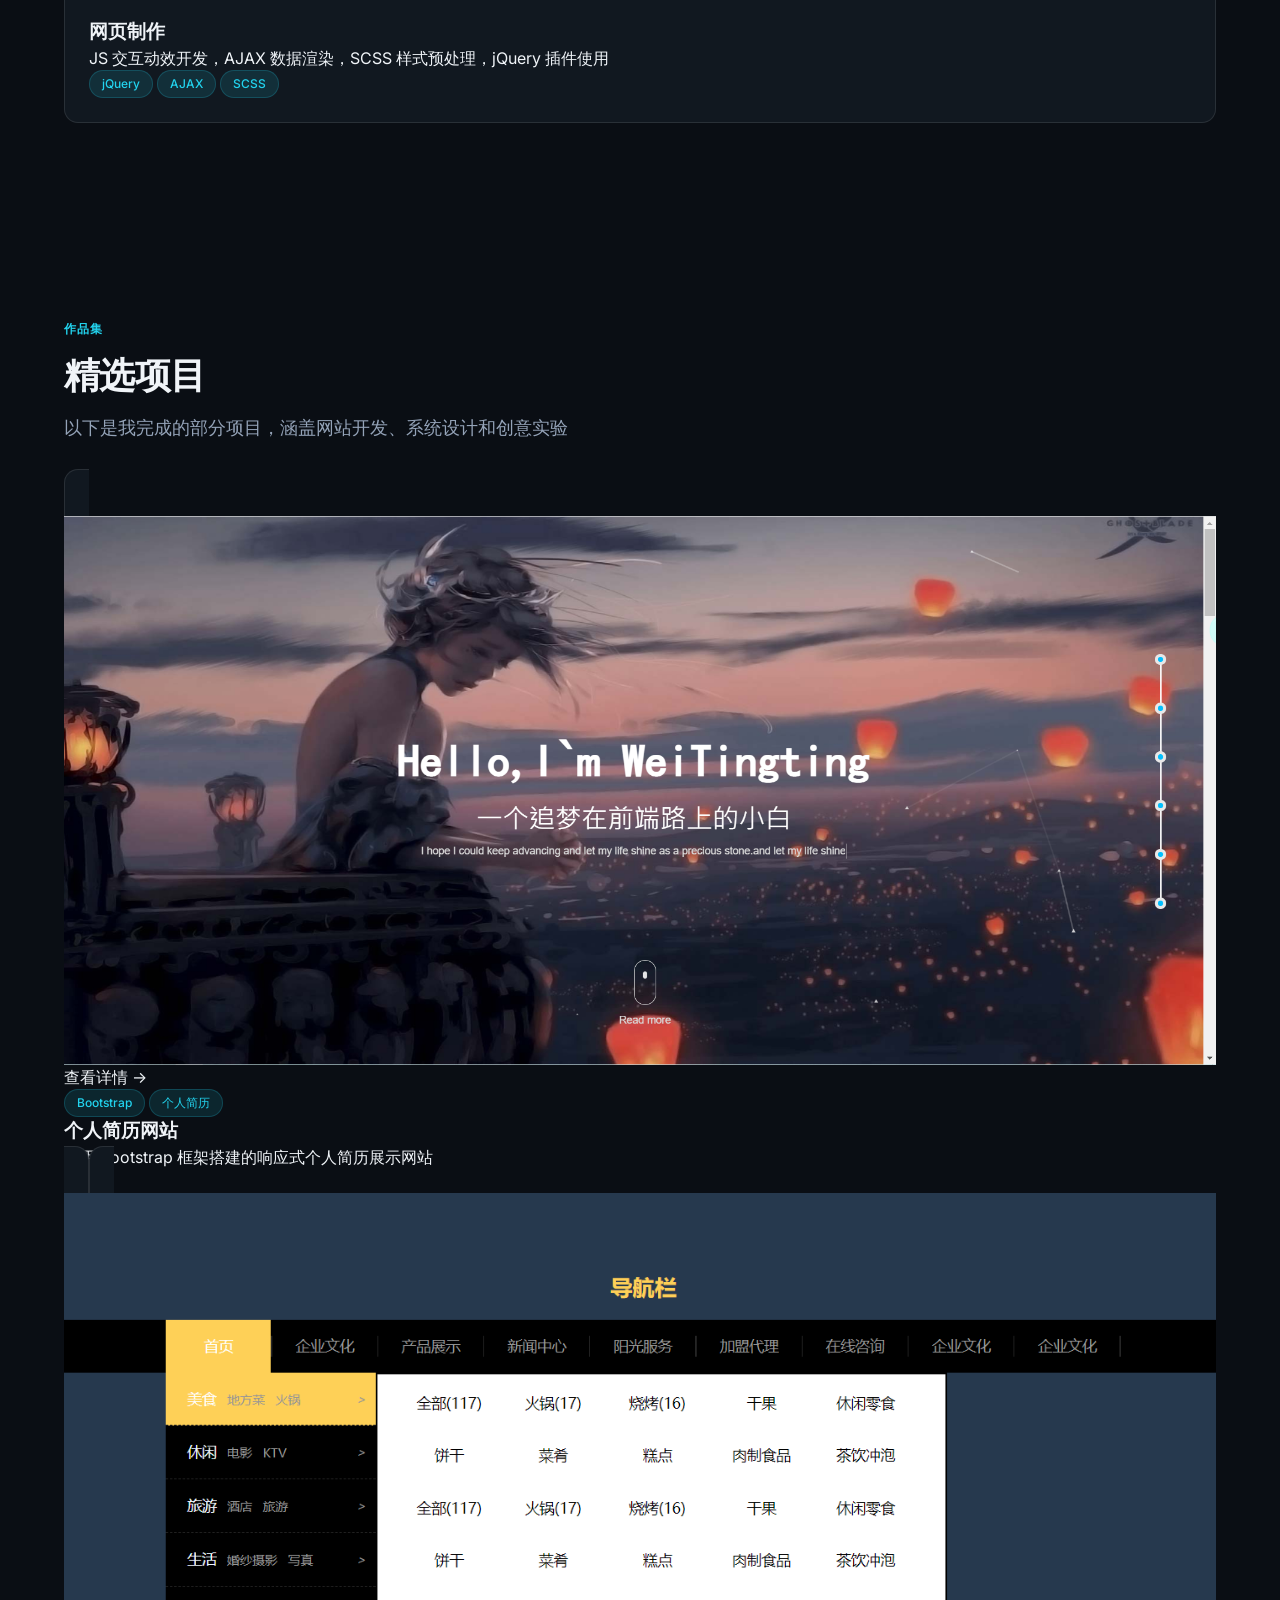
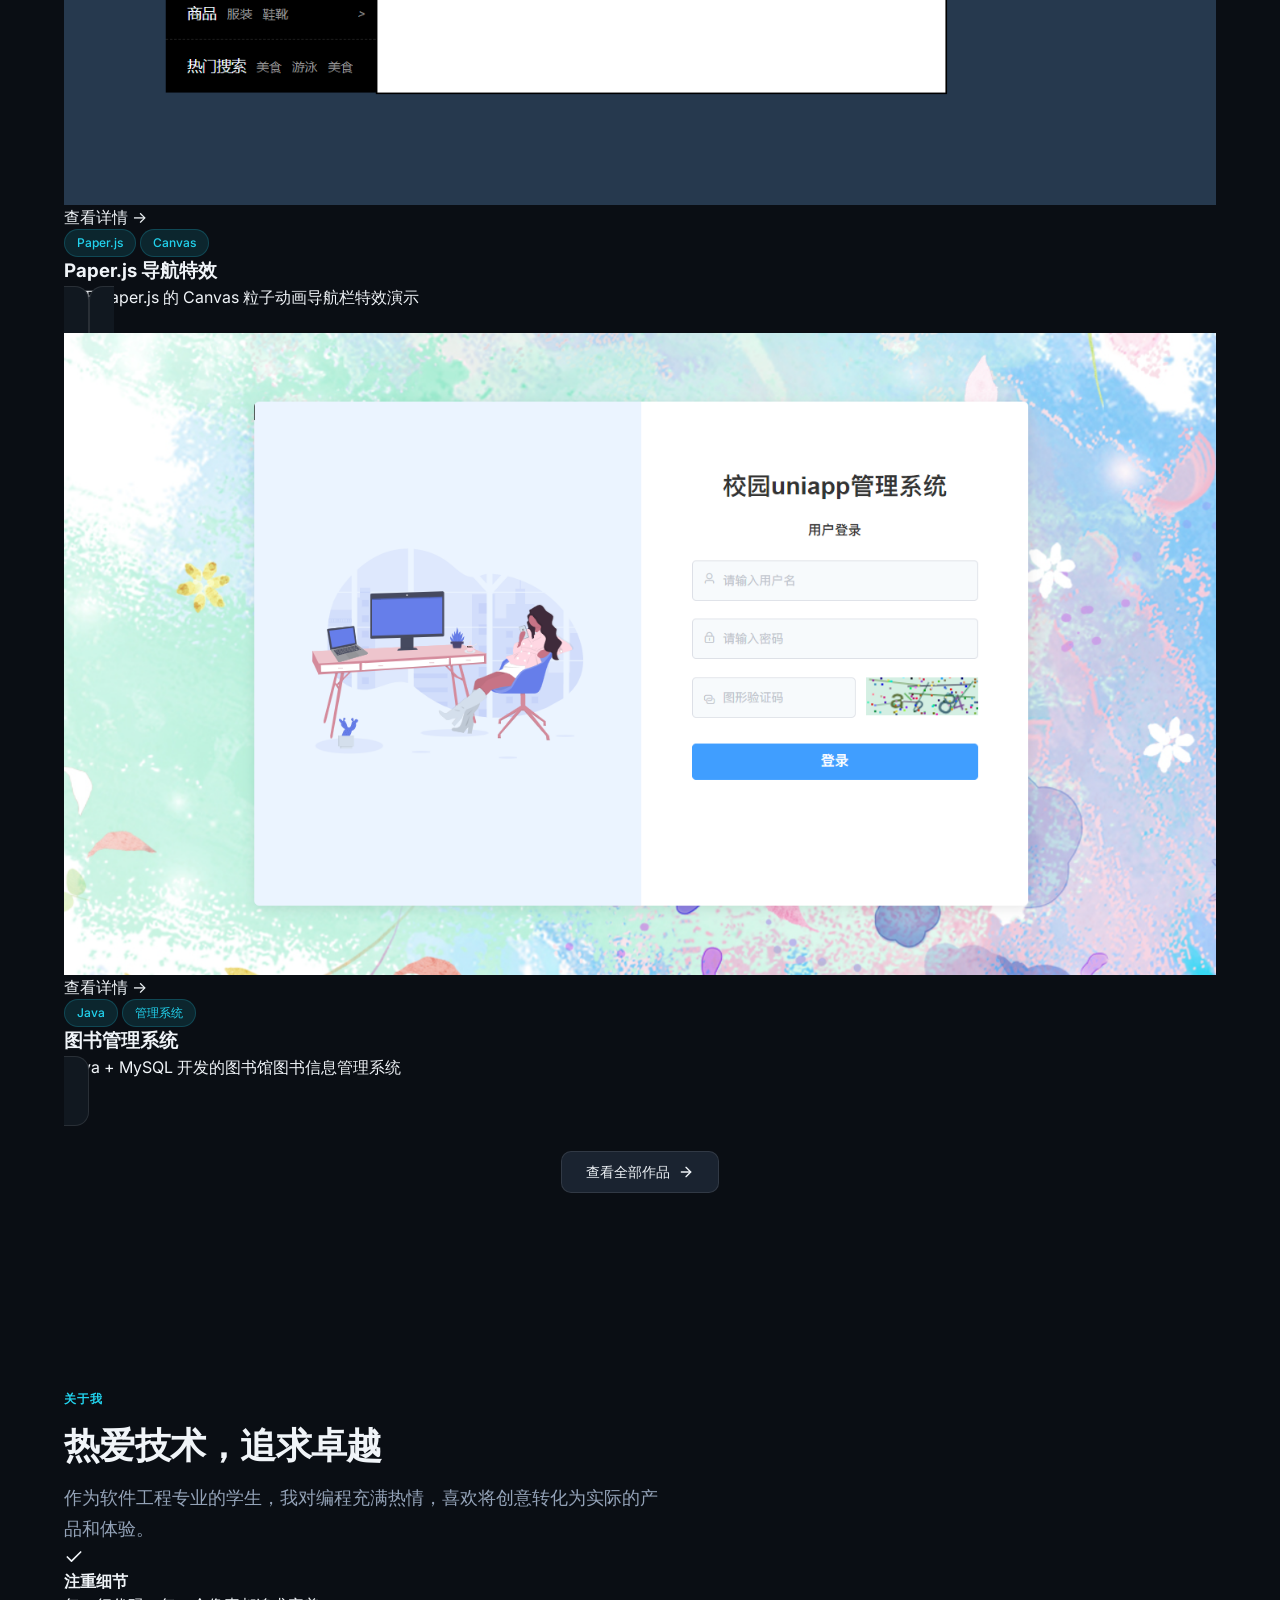
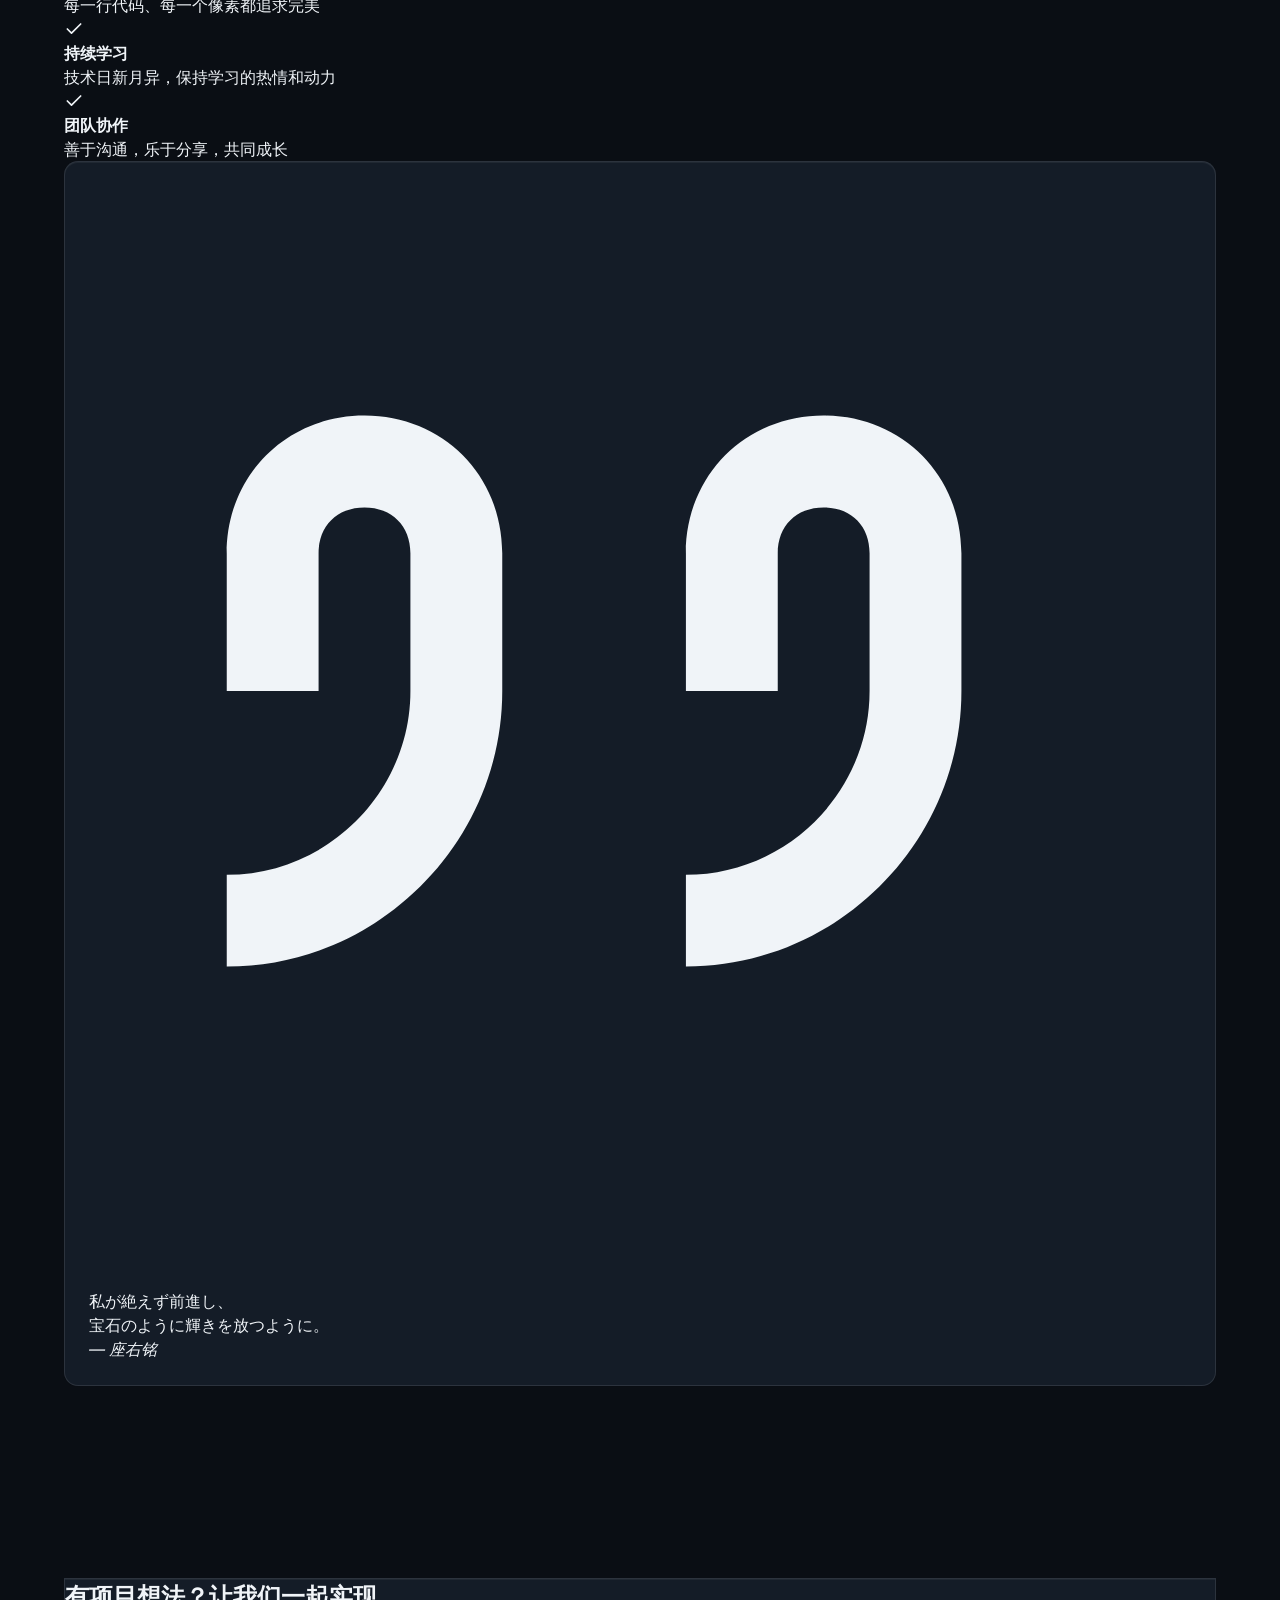
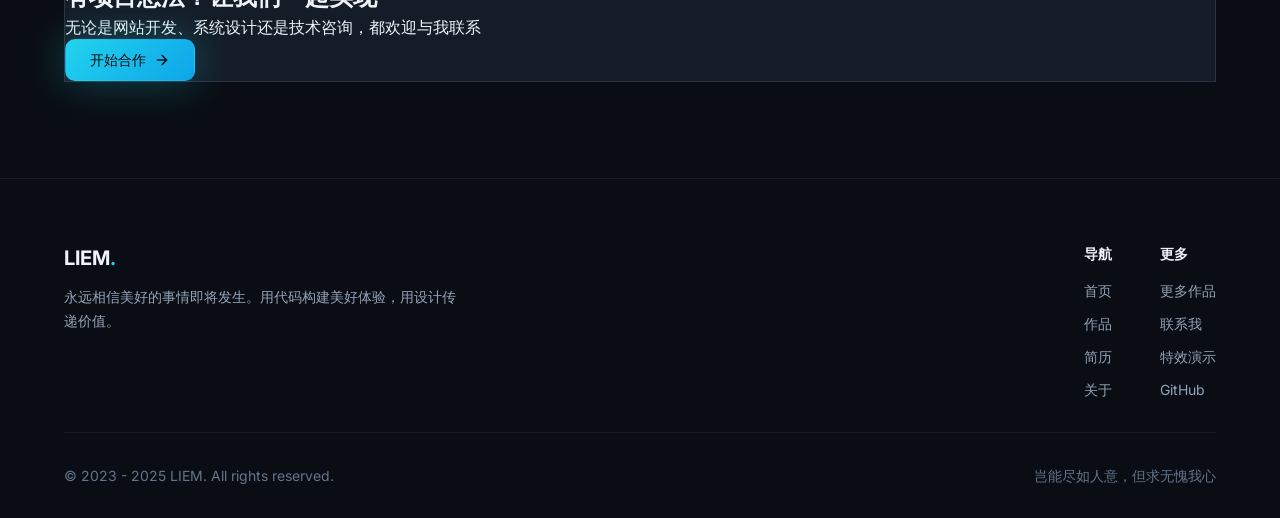
==== commit c4058baf: "feat: 全面重构设计系统和所有页面 - 重构全局设计系统:CSS变量、排版、间距、色彩系统 - 重构 index.html:现代化英雄区、技能展示、项目画廊 - 重构 home.html:项目筛选" ====
--- a/index.html
+++ b/index.html
@@ -1,488 +1,440 @@
-﻿<!DOCTYPE html>
-<html lang="en">
+<!DOCTYPE html>
+<html lang="zh-CN">
 
 <head>
   <meta charset="UTF-8">
   <meta http-equiv="X-UA-Compatible" content="IE=edge">
   <meta name="viewport" content="width=device-width, initial-scale=1.0">
-  <title>YB的小窝</title>
+  <meta name="description" content="LIEM - 全栈开发者个人作品集，展示前端、后端、系统维护等技术能力">
+  <title>LIEM | 全栈开发者作品集</title>
   <link rel="stylesheet" href="./css/base.css">
-  <script src="./js/jq.js"></script>
   <link rel="stylesheet" href="./css/index.css">
-
+  <link rel="preconnect" href="https://fonts.googleapis.com">
+  <link rel="preconnect" href="https://fonts.gstatic.com" crossorigin>
+  <link href="https://fonts.googleapis.com/css2?family=Inter:wght@300;400;500;600;700&family=JetBrains+Mono:wght@400;500&display=swap" rel="stylesheet">
 </head>
 
 <body>
-
-  <div class="music-wrap" id="musicwrap">
-    <audio id="play1" controls>
-      <source src="./img/music.mp3">
-    </audio>
-  </div>
-
-
+  <!-- Canvas 背景特效 -->
   <canvas class="canvas-wrap" id="triangle-lost-in-space" resize="true"></canvas>
 
-  <!-- loadding -->
-  <div class="lodding-wrap">
-    <div class="loadding-div"></div>
-  </div>
-  <!-- 遮罩层 -->
-  <div class="zhezhao" id="zhezhao">
-    <span class="close"><svg t="1" class="icon" viewBox="0 0 1024 1024" version="1.1"
-        xmlns="http://www.w3.org/2000/svg" p-id="4692" width="32" height="32">
-        <path
-          d="M512 0C229.187368 0 0 229.187368 0 512 0 794.812632 229.187368 1024 512 1024 794.812632 1024 1024 794.812632 1024 512 1024 229.187368 794.812632 0 512 0ZM512 970.105263C259.368421 970.105263 53.894737 764.631579 53.894737 512 53.894737 259.368421 259.368421 53.894737 512 53.894737 764.631579 53.894737 970.105263 259.368421 970.105263 512 970.105263 764.631579 764.631579 970.105263 512 970.105263ZM550.130526 512 719.629474 342.366316C730.273684 331.856842 730.273684 314.88 719.629474 304.370526 709.12 293.726316 692.143158 293.726316 681.633684 304.370526L512 473.869474 342.366316 304.370526C331.856842 293.726316 314.88 293.726316 304.370526 304.370526 293.726316 314.88 293.726316 331.856842 304.370526 342.366316L473.869474 512 304.370526 681.633684C293.726316 692.143158 293.726316 709.12 304.370526 719.629474 309.625263 724.884211 316.496842 727.578947 323.368421 727.578947 330.24 727.578947 337.111579 724.884211 342.366316 719.629474L512 550.130526 681.633684 719.629474C686.888421 724.884211 693.76 727.578947 700.631579 727.578947 707.503158 727.578947 714.374737 724.884211 719.629474 719.629474 730.273684 709.12 730.273684 692.143158 719.629474 681.633684L550.130526 512Z"
-          p-id="4693"></path>
-      </svg></span>
-    <div id="videoResume">
-      <video id="videoResumeC" controls="" name="media">
-        <source src="img/WhyDon'tWe.mp4" type="video/mp4">
-      </video>
+  <!-- 加载动画 -->
+  <div class="loader" id="loader">
+    <div class="loader__content">
+      <div class="loader__spinner"></div>
+      <div class="loader__text">LOADING...</div>
     </div>
   </div>
 
-  <!-- 主要页面 -->
-  <div class="box">
-
-    <!-- 顶部栏 -->
-    <div class="header borderafter">
-      <!-- 返回按钮 -->
-      <a style="position: absolute;left:50px;" href="javascript:history.back()">
-        <svg t="2" class="icon" viewBox="0 0 1024 1024" version="1.1" xmlns="http://www.w3.org/2000/svg"
-          p-id="3737" width="20" height="20">
-          <path
-            d="M98 468.9l322.8-322.8v184.4C743.6 376.7 881.9 607.3 928 837.8 812.7 676.4 651.3 602.6 420.8 602.6v189.1L98 468.9z"
-            p-id="3738" fill="#254665"></path>
-        </svg>
+  <!-- 导航栏 -->
+  <nav class="nav" id="navbar">
+    <div class="nav__inner">
+      <a href="./index.html" class="nav__logo">
+        LIEM<span>.</span>
       </a>
 
-
-      <div class="col">
-        <span><a href="./index.html">LIEM：Hi,Welcome To My Blog！</a></span>
-        <!-- 右边操作栏 -->
-
-        <div class="header-right">
-          <!-- 按钮 -->
-          <div class="min_menu-wrap" id="minmenu">
-            <span class="min_menu"></span>
-          </div>
-          <!-- 列表 -->
-          <div class="menu_list">
-            <!-- 栏目 -->
-            <ul class="header-nav">
-              <li class="active"><a href="./index.html">首页</a></li>
-              <li><a href="./home.html">分享</a></li>
-              <li><a href="./resume.html">经验</a></li>
-              <li><a href="./blog.html">关于</a></li>
-              <li><a href="./live.html">其他</a></li>
-              <li><a href="./contact.html">联系</a></li>
-            </ul>
-            <!-- 开关灯 -->
-            <span class="kaig-bottm">
-              <svg t="3" class="icon" viewBox="0 0 1024 1024" version="1.1"
-                xmlns="http://www.w3.org/2000/svg" p-id="2250" width="15" height="15">
-                <path
-                  d="M1008.535135 710.670332l-70.446388 116.386904a112.099975 112.099975 0 0 1-140.572857 43.829042l-69.422645-17.083729c-5.502624 3.1992-11.133217 6.3984-16.763809 9.341665l-18.299425 62.896276C687.335435 981.514621 639.4754 1023.744064 582.657604 1023.744064H441.764828c-56.817796 0-104.677831-42.293427-110.308423-97.703574l-18.299425-62.896276a422.166458 422.166458 0 0 1-16.827793-9.341665l-69.614597 17.083729a112.163959 112.163959 0 0 1-140.508873-43.893026L15.631361 710.542364a107.493127 107.493127 0 0 1 32.43989-144.731817L96.251206 518.910272a410.649338 410.649338 0 0 1 0-14.204448l-48.179955-46.836291a107.365159 107.365159 0 0 1-32.375906-144.731817l70.190452-116.450888a112.099975 112.099975 0 0 1 140.572857-43.893026l69.550612 17.083729c5.566608-3.1992 11.133217-6.3984 16.827794-9.341665l18.299425-62.896276C336.831061 42.229443 384.691096 0 441.508892 0H582.529636c56.817796 0 104.677831 42.293427 110.372407 97.63959l18.235441 62.704324c5.75856 3.007248 11.325169 6.142464 16.827793 9.341665l69.678581-17.083729a112.163959 112.163959 0 0 1 140.508873 43.893026l70.446388 116.514872a107.493127 107.493127 0 0 1-32.375906 144.731817l-48.179955 46.772307a414.616346 414.616346 0 0 1 0 14.204448l48.243939 46.836291c47.092227 31.928018 62.192452 94.952262 32.247938 145.115721z m-213.066733-142.23644l3.391152-31.032242a246.210447 246.210447 0 0 0 0-51.699076l-3.263184-30.904274 93.992502-91.305173-53.554612-88.553862-131.615096 32.311922-23.546113-16.059985a294.134466 294.134466 0 0 0-48.627844-26.809297l-27.513121-11.901025L568.453156 127.968008H455.649356L419.370426 252.736816l-27.705074 11.965009c-16.635841 7.166208-32.951762 16.187953-48.499875 26.745313l-23.610097 15.996001-131.487128-32.247938-53.36266 88.489878 94.056486 91.433141-3.263184 30.968258a247.874031 247.874031 0 0 0 0 51.699076l3.1992 30.904274-93.928518 91.369157 53.554612 88.489878 131.551112-32.311922 23.610097 16.059985c15.292177 10.429393 31.544114 19.451137 48.563859 26.809297l27.577106 11.965009L455.905292 895.776056h112.611848l36.342914-124.768808 27.64109-11.965009c16.699825-7.166208 32.951762-16.187953 48.563859-26.745313l23.546113-15.996001 131.423144 32.247938 53.68258-88.745814-94.184454-91.369157zM512.147232 615.846038c57.329668 0 103.846038-46.516371 103.974006-103.974006 0-57.329668-46.644339-103.974006-103.974006-103.974007S408.173225 454.542364 408.173225 511.872032 454.817564 615.846038 512.147232 615.846038z m0 127.968008c-127.968008 0-231.942014-103.910022-231.942015-231.942014 0-127.968008 103.910022-231.942014 231.942015-231.942015 127.968008 0 231.942014 103.910022 231.942014 232.133967A232.133967 232.133967 0 0 1 512.147232 743.814046z"
-                  p-id="2251"></path>
-              </svg>
-              <!-- 开关按钮 -->
-              <span class="my-radio active" id="myRadio">
-                <i></i>
-              </span>
-              <svg t="4" class="icon" viewBox="0 0 1024 1024" version="1.1"
-                xmlns="http://www.w3.org/2000/svg" p-id="3376" width="15" height="15">
-                <path
-                  d="M505.4 878.6c-196.7 0-358-150.9-374.9-343.1 1-18.6 16.1-33.4 34.9-33.4 10.8 0 20.5 4.8 26.9 12.4 0.2 0.3 0.5 0.1 0.5-0.7 41.6 44.2 100.5 71.9 166.1 71.9 127.1 0 230.1-103 230.1-230.1 0-66.1-28-125.1-72.6-166.8 0.1-0.1 0.5-0.1 0.3-0.3-7-6.5-11.4-15.7-11.4-26.1 0-19 14.9-34.1 33.7-35.3 192.1 17.1 342.9 178.3 342.9 375 0 208-168.5 376.5-376.5 376.5z"
-                  p-id="3377"></path>
-              </svg>
-            </span>
-          </div>
-        </div>
+      <div class="nav__links" id="navLinks">
+        <a href="./index.html" class="nav__link active">首页</a>
+        <a href="./home.html" class="nav__link">作品</a>
+        <a href="./resume.html" class="nav__link">简历</a>
+        <a href="./blog.html" class="nav__link">关于</a>
+        <a href="./live.html" class="nav__link">更多</a>
+        <a href="./contact.html" class="nav__link">联系</a>
+      </div>
+
+      <div class="nav__actions">
+        <button class="nav__toggle" id="navToggle" aria-label="菜单">
+          <div class="nav__toggle-icon">
+            <span></span>
+            <span></span>
+            <span></span>
+          </div>
+        </button>
       </div>
     </div>
-
-    <!-- 顶部导航 -->
-    <div class="navigation">
-      <div class="nav-titleBox co zz">
-        <!-- 占位符 -->
-        <div class="co-left"></div>
-
-        <!-- 标题 -->
-        <div class="co-right ">
-          <span class="titleBox-tag">HI GUYS!</span>
-          <h1>
-            Hello<br>
-            I`m liem
+  </nav>
+
+  <!-- 主内容 -->
+  <main class="page-wrapper">
+
+    <!-- Hero 区域 -->
+    <section class="hero">
+      <div class="hero__bg"></div>
+      <div class="container">
+        <div class="hero__content">
+          <div class="hero__greeting">
+            <span class="hero__greeting-dot"></span>
+            <span>开放合作 · 软件工程技术</span>
+          </div>
+
+          <h1 class="hero__title">
+            <span class="hero__title-line">你好，我是 <span class="text-gradient">LIEM</span></span>
+            <span class="hero__title-line">用代码构建美好体验</span>
           </h1>
-          <a class="buttom navbtn" href="#next-one">了解一下
+
+          <p class="hero__description">
+            专注于前端开发、后端架构与系统维护。热爱探索新技术，追求极致的用户体验和代码质量。永远相信美好的事情即将发生。
+          </p>
+
+          <div class="hero__actions">
+            <a href="./home.html" class="btn btn-primary">
+              查看作品
+              <svg width="16" height="16" viewBox="0 0 24 24" fill="none" stroke="currentColor" stroke-width="2" stroke-linecap="round" stroke-linejoin="round">
+                <line x1="5" y1="12" x2="19" y2="12"></line>
+                <polyline points="12 5 19 12 12 19"></polyline>
+              </svg>
+            </a>
+            <a href="./contact.html" class="btn btn-secondary">
+              联系我
+            </a>
+          </div>
+
+          <div class="hero__social">
+            <span style="font-size: var(--text-sm); color: var(--text-tertiary);">关注我：</span>
+            <a href="https://github.com/liem0352" target="_blank" class="hero__social-link" title="GitHub">
+              <svg viewBox="0 0 24 24" fill="currentColor">
+                <path d="M12 0c-6.626 0-12 5.373-12 12 0 5.302 3.438 9.8 8.207 11.387.599.111.793-.261.793-.577v-2.234c-3.338.726-4.033-1.416-4.033-1.416-.546-1.387-1.333-1.756-1.333-1.756-1.089-.745.083-.729.083-.729 1.205.084 1.839 1.237 1.839 1.237 1.07 1.834 2.807 1.304 3.492.997.107-.775.418-1.305.762-1.604-2.665-.305-5.467-1.334-5.467-5.931 0-1.311.469-2.381 1.236-3.221-.124-.303-.535-1.524.117-3.176 0 0 1.008-.322 3.301 1.23.957-.266 1.983-.399 3.003-.404 1.02.005 2.047.138 3.006.404 2.291-1.552 3.297-1.23 3.297-1.23.653 1.653.242 2.874.118 3.176.77.84 1.235 1.911 1.235 3.221 0 4.609-2.807 5.624-5.479 5.921.43.372.823 1.102.823 2.222v3.293c0 .319.192.694.801.576 4.765-1.589 8.199-6.086 8.199-11.386 0-6.627-5.373-12-12-12z"/>
+              </svg>
+            </a>
+            <a href="Mailto:liem@example.com" class="hero__social-link" title="Email">
+              <svg viewBox="0 0 24 24" fill="none" stroke="currentColor" stroke-width="2" stroke-linecap="round" stroke-linejoin="round">
+                <path d="M4 4h16c1.1 0 2 .9 2 2v12c0 1.1-.9 2-2 2H4c-1.1 0-2-.9-2-2V6c0-1.1.9-2 2-2z"></path>
+                <polyline points="22,6 12,13 2,6"></polyline>
+              </svg>
+            </a>
+          </div>
+        </div>
+      </div>
+    </section>
+
+    <!-- 统计数据 -->
+    <section class="section" id="stats">
+      <div class="container">
+        <div class="stats-grid">
+          <div class="stat-card">
+            <div class="stat-card__number text-gradient">3+</div>
+            <div class="stat-card__label">个人项目</div>
+          </div>
+          <div class="stat-card">
+            <div class="stat-card__number text-gradient">2+</div>
+            <div class="stat-card__label">团队项目</div>
+          </div>
+          <div class="stat-card">
+            <div class="stat-card__number text-gradient">1+</div>
+            <div class="stat-card__label">获奖情况</div>
+          </div>
+          <div class="stat-card">
+            <div class="stat-card__number text-gradient">∞</div>
+            <div class="stat-card__label">学习热情</div>
+          </div>
+        </div>
+      </div>
+    </section>
+
+    <!-- 技能专长 -->
+    <section class="section" id="skills">
+      <div class="container">
+        <div class="section__header">
+          <div class="section__eyebrow">技术栈</div>
+          <h2 class="section__title">我的能力</h2>
+          <p class="section__subtitle">
+            从前端界面到后端架构，从页面动效到系统维护，全栈开发能力助你实现想法
+          </p>
+        </div>
+
+        <div class="skills-grid">
+          <div class="skill-card card">
+            <div class="skill-card__icon">
+              <svg viewBox="0 0 24 24" fill="none" stroke="currentColor" stroke-width="1.5" stroke-linecap="round" stroke-linejoin="round">
+                <polyline points="16 18 22 12 16 6"></polyline>
+                <polyline points="8 6 2 12 8 18"></polyline>
+              </svg>
+            </div>
+            <h3 class="skill-card__title">前端开发</h3>
+            <p class="skill-card__desc">
+              HTML5、CSS3、JavaScript 原生开发，熟悉响应式布局、CSS 动画与交互效果实现
+            </p>
+            <div class="skill-card__tags">
+              <span class="badge">HTML5</span>
+              <span class="badge">CSS3</span>
+              <span class="badge">JavaScript</span>
+            </div>
+          </div>
+
+          <div class="skill-card card">
+            <div class="skill-card__icon">
+              <svg viewBox="0 0 24 24" fill="none" stroke="currentColor" stroke-width="1.5" stroke-linecap="round" stroke-linejoin="round">
+                <ellipse cx="12" cy="5" rx="9" ry="3"></ellipse>
+                <path d="M21 12c0 1.66-4 3-9 3s-9-1.34-9-3"></path>
+                <path d="M3 5v14c0 1.66 4 3 9 3s9-1.34 9-3V5"></path>
+              </svg>
+            </div>
+            <h3 class="skill-card__title">后端开发</h3>
+            <p class="skill-card__desc">
+              Java、C 语言后端开发，MySQL 数据库设计与优化，RESTful API 接口开发
+            </p>
+            <div class="skill-card__tags">
+              <span class="badge">Java</span>
+              <span class="badge">C语言</span>
+              <span class="badge">MySQL</span>
+            </div>
+          </div>
+
+          <div class="skill-card card">
+            <div class="skill-card__icon">
+              <svg viewBox="0 0 24 24" fill="none" stroke="currentColor" stroke-width="1.5" stroke-linecap="round" stroke-linejoin="round">
+                <rect x="2" y="3" width="20" height="14" rx="2" ry="2"></rect>
+                <line x1="8" y1="21" x2="16" y2="21"></line>
+                <line x1="12" y1="17" x2="12" y2="21"></line>
+              </svg>
+            </div>
+            <h3 class="skill-card__title">系统维护</h3>
+            <p class="skill-card__desc">
+              硬件软件网络故障排查，系统配置网络配置，电脑故障诊断与恢复
+            </p>
+            <div class="skill-card__tags">
+              <span class="badge">Windows</span>
+              <span class="badge">网络</span>
+              <span class="badge">硬件</span>
+            </div>
+          </div>
+
+          <div class="skill-card card">
+            <div class="skill-card__icon">
+              <svg viewBox="0 0 24 24" fill="none" stroke="currentColor" stroke-width="1.5" stroke-linecap="round" stroke-linejoin="round">
+                <path d="M12 19l7-7 3 3-7 7-3-3z"></path>
+                <path d="M18 13l-1.5-7.5L2 2l3.5 14.5L13 18l5-5z"></path>
+                <path d="M2 2l7.586 7.586"></path>
+                <circle cx="11" cy="11" r="2"></circle>
+              </svg>
+            </div>
+            <h3 class="skill-card__title">网页制作</h3>
+            <p class="skill-card__desc">
+              JS 交互动效开发，AJAX 数据渲染，SCSS 样式预处理，jQuery 插件使用
+            </p>
+            <div class="skill-card__tags">
+              <span class="badge">jQuery</span>
+              <span class="badge">AJAX</span>
+              <span class="badge">SCSS</span>
+            </div>
+          </div>
+        </div>
+      </div>
+    </section>
+
+    <!-- 精选作品 -->
+    <section class="section" id="works">
+      <div class="container">
+        <div class="section__header">
+          <div class="section__eyebrow">作品集</div>
+          <h2 class="section__title">精选项目</h2>
+          <p class="section__subtitle">
+            以下是我完成的部分项目，涵盖网站开发、系统设计和创意实验
+          </p>
+        </div>
+
+        <div class="works-grid">
+          <a href="./home.html" class="work-card card">
+            <div class="work-card__image">
+              <img src="./img/project/wangzhan.png" alt="个人简历网站">
+              <div class="work-card__overlay">
+                <span class="work-card__view">查看详情 →</span>
+              </div>
+            </div>
+            <div class="work-card__content">
+              <div class="work-card__tags">
+                <span class="badge">Bootstrap</span>
+                <span class="badge">个人简历</span>
+              </div>
+              <h3 class="work-card__title">个人简历网站</h3>
+              <p class="work-card__desc">使用 Bootstrap 框架搭建的响应式个人简历展示网站</p>
+            </div>
           </a>
-        </div>
-      </div>
-    </div>
-
-    <!-- 个人资料 -->
-    <div class="content zz">
-      <!-- 占位符 -->
-      <div class="co-left">
-        <!-- 个人吸盘 -->
-        <div class="me-card carbox borderbefore" id="mycard">
-          <div class="mecar-title">
-            <div class="me-image">
-              <span class="status">
-                <i>软件工程技术</i>
-              </span>
-              <img src="./img/touxiang.jpg" alt="">
-            </div>
-            <h3>LIEM x Bang</h3>
-            <p class="me-hover">
-              <span>永远相信美好的事情即将发生</span>
-            </p>
-          </div>
-          <div class="borderbotm"></div>
-          <div class="lianxi-list">
-            <a title="wx:t1y1b24">
-              <svg t="1234" class="icon" viewBox="0 0 1024 1024" version="1.1" xmlns="http://www.w3.org/2000/svg"
-                p-id="14861" width="15" height="15">
-                <path
-                  d="M506.942 345.921c25.259 0 42.134-16.916 42.134-42.107 0-25.477-16.848-41.956-42.134-41.956-25.299 0-50.668 16.48-50.668 41.956 0.028 25.204 25.409 42.107 50.668 42.107l0 0zM506.942 345.921zM271.257 261.857c-25.259 0-50.79 16.48-50.79 41.956 0 25.19 25.532 42.107 50.79 42.107 25.163 0 42.012-16.916 42.012-42.107-0.014-25.477-16.834-41.956-42.012-41.956l0 0zM271.257 261.857zM1010.654 615.492c0-133.202-123.563-246.702-275.237-258.512 0.205-1.652 0.301-3.373-0.068-5.092-30.406-141.79-182.886-248.695-354.7-248.695-194.15 0-352.119 135.387-352.119 301.793 0 89.279 45.574 169.725 131.946 233.158l-30.106 90.508c-1.939 5.885-0.177 12.37 4.506 16.452 2.853 2.458 6.445 3.741 10.076 3.741 2.335 0 4.697-0.546 6.867-1.625l113.036-56.565 13.926 2.827c34.802 7.154 64.853 13.353 101.868 13.353 10.895 0 40.878-3.987 43.404-7.182 40.755 101.99 153.094 175.61 285.273 175.61 33.86 0 68.13-8.164 98.891-15.866l87.136 47.636c2.307 1.257 4.847 1.911 7.359 1.911 3.441 0 6.881-1.161 9.639-3.413 4.847-3.932 6.841-10.404 5.038-16.33l-22.255-74.001c74.602-58.955 115.521-129.488 115.521-199.708l0 0zM409.798 665.75c-9.626 0.833-19.388 1.243-29.082 1.243-32.686 0-60.334-5.652-92.31-12.26l-18.582-3.755c-3.195-0.683-6.567-0.245-9.503 1.269l-81.687 40.892 21.231-63.775c2.076-6.24-0.205-13.053-5.57-16.821-82.07-57.207-123.659-126.894-123.659-207.093 0-144.179 139.087-261.516 310.067-261.516 151.142 0 284.959 91.955 312.579 214.261-158.475 2.076-286.706 113.487-286.706 250.32 0 19.893 3.018 39.171 8.11 57.767-1.542-0.382-3.168-0.683-4.887-0.532l0 0zM860.371 788.699c-4.875 3.673-6.935 10.007-5.188 15.852l13.804 45.903-56.647-30.993c-2.157-1.188-4.588-1.803-7.004-1.803-1.188 0-2.389 0.15-3.564 0.464-30.379 7.674-61.822 15.593-92.433 15.593-142.186 0-257.857-97.717-257.857-217.811 0-120.095 115.658-217.771 257.857-217.771 139.469 0 257.325 99.724 257.325 217.771 0 59.87-37.738 121.255-106.291 172.797l0 0zM868.181 797.178zM616.454 506.006c-16.848 0-33.696 16.971-33.696 33.792 0 16.944 16.848 33.669 33.696 33.669 25.313 0 42.038-16.725 42.038-33.669 0-16.848-16.725-33.792-42.038-33.792l0 0zM616.454 506.006zM801.58 506.006c-16.603 0-33.451 16.971-33.451 33.792 0 16.944 16.848 33.669 33.451 33.669 25.231 0 42.257-16.725 42.257-33.669 0-16.848-16.998-33.792-42.257-33.792l0 0zM801.58 506.006z"
-                  p-id="14862"></path>
+
+          <a href="Demo1.html" class="work-card card">
+            <div class="work-card__image">
+              <img src="./img/project/daohanglan.png" alt="导航栏特效">
+              <div class="work-card__overlay">
+                <span class="work-card__view">查看详情 →</span>
+              </div>
+            </div>
+            <div class="work-card__content">
+              <div class="work-card__tags">
+                <span class="badge">Paper.js</span>
+                <span class="badge">Canvas</span>
+              </div>
+              <h3 class="work-card__title">Paper.js 导航特效</h3>
+              <p class="work-card__desc">基于 Paper.js 的 Canvas 粒子动画导航栏特效演示</p>
+            </div>
+          </a>
+
+          <a href="./home.html" class="work-card card">
+            <div class="work-card__image">
+              <img src="./img/project/guanli.png" alt="管理系统">
+              <div class="work-card__overlay">
+                <span class="work-card__view">查看详情 →</span>
+              </div>
+            </div>
+            <div class="work-card__content">
+              <div class="work-card__tags">
+                <span class="badge">Java</span>
+                <span class="badge">管理系统</span>
+              </div>
+              <h3 class="work-card__title">图书管理系统</h3>
+              <p class="work-card__desc">Java + MySQL 开发的图书馆图书信息管理系统</p>
+            </div>
+          </a>
+        </div>
+
+        <div style="text-align: center; margin-top: var(--space-12);">
+          <a href="./home.html" class="btn btn-secondary">
+            查看全部作品
+            <svg width="16" height="16" viewBox="0 0 24 24" fill="none" stroke="currentColor" stroke-width="2" stroke-linecap="round" stroke-linejoin="round">
+              <line x1="5" y1="12" x2="19" y2="12"></line>
+              <polyline points="12 5 19 12 12 19"></polyline>
+            </svg>
+          </a>
+        </div>
+      </div>
+    </section>
+
+    <!-- 关于我 -->
+    <section class="section" id="about">
+      <div class="container">
+        <div class="about-grid">
+          <div class="about__content">
+            <div class="section__eyebrow">关于我</div>
+            <h2 class="section__title">热爱技术，追求卓越</h2>
+            <p class="section__subtitle">
+              作为软件工程专业的学生，我对编程充满热情，喜欢将创意转化为实际的产品和体验。
+            </p>
+            <div class="about__list">
+              <div class="about__item">
+                <div class="about__item-icon">
+                  <svg width="20" height="20" viewBox="0 0 24 24" fill="none" stroke="currentColor" stroke-width="2" stroke-linecap="round" stroke-linejoin="round">
+                    <polyline points="20 6 9 17 4 12"></polyline>
+                  </svg>
+                </div>
+                <div>
+                  <h4>注重细节</h4>
+                  <p>每一行代码、每一个像素都追求完美</p>
+                </div>
+              </div>
+              <div class="about__item">
+                <div class="about__item-icon">
+                  <svg width="20" height="20" viewBox="0 0 24 24" fill="none" stroke="currentColor" stroke-width="2" stroke-linecap="round" stroke-linejoin="round">
+                    <polyline points="20 6 9 17 4 12"></polyline>
+                  </svg>
+                </div>
+                <div>
+                  <h4>持续学习</h4>
+                  <p>技术日新月异，保持学习的热情和动力</p>
+                </div>
+              </div>
+              <div class="about__item">
+                <div class="about__item-icon">
+                  <svg width="20" height="20" viewBox="0 0 24 24" fill="none" stroke="currentColor" stroke-width="2" stroke-linecap="round" stroke-linejoin="round">
+                    <polyline points="20 6 9 17 4 12"></polyline>
+                  </svg>
+                </div>
+                <div>
+                  <h4>团队协作</h4>
+                  <p>善于沟通，乐于分享，共同成长</p>
+                </div>
+              </div>
+            </div>
+          </div>
+          <div class="about__quote card glass">
+            <svg class="about__quote-icon" viewBox="0 0 24 24" fill="currentColor">
+              <path d="M3 17c3.3 0 6-2.7 6-6V8c0-1.7-1.3-3-3-3S3 6.3 3 8v3h2V8c0-.6.4-1 1-1s1 .4 1 1v3c0 2.2-1.8 4-4 4v2zm10 0c3.3 0 6-2.7 6-6V8c0-1.7-1.3-3-3-3s-3 1.3-3 3v3h2V8c0-.6.4-1 1-1s1 .4 1 1v3c0 2.2-1.8 4-4 4v2z"/>
+            </svg>
+            <blockquote>
+              私が絶えず前進し、<br>宝石のように輝きを放つように。
+            </blockquote>
+            <cite>— 座右铭</cite>
+          </div>
+        </div>
+      </div>
+    </section>
+
+    <!-- CTA 区域 -->
+    <section class="section" id="cta">
+      <div class="container">
+        <div class="cta-card glass">
+          <div class="cta__content">
+            <h2 class="cta__title">有项目想法？让我们一起实现</h2>
+            <p class="cta__desc">
+              无论是网站开发、系统设计还是技术咨询，都欢迎与我联系
+            </p>
+          </div>
+          <div class="cta__actions">
+            <a href="./contact.html" class="btn btn-primary">
+              开始合作
+              <svg width="16" height="16" viewBox="0 0 24 24" fill="none" stroke="currentColor" stroke-width="2" stroke-linecap="round" stroke-linejoin="round">
+                <line x1="5" y1="12" x2="19" y2="12"></line>
+                <polyline points="12 5 19 12 12 19"></polyline>
               </svg>
             </a>
-            <a title="QQ: liem">
-              <svg t="123456" class="icon" viewBox="0 0 1024 1024" version="1.1" xmlns="http://www.w3.org/2000/svg"
-                p-id="18277" width="15" height="15">
-                <path
-                  d="M537.576602 0c345.434577 0 362.285044 329.787714 362.285044 329.787714 52.356809 69.207276 24.072096 131.794725 24.072096 131.794725 168.504671 264.793055 59.578437 341.22196 29.488318 346.638181-29.488318 5.416222-58.374833-32.49733-58.374833-32.49733s-9.628838 37.913551-33.700934 58.374833c87.86315 40.922563 72.216288 92.075767 72.216288 92.075767s-18.655874 154.061414-383.94993 56.569425l-31.293725-5.416222c-350.248996 126.378504-393.578768-43.931575-393.578768-43.931575s-14.443258-71.012683 53.560413-97.491989c-39.718958-24.072096-53.560413-75.2253-53.560413-75.2253s-35.506341 57.77303-81.845126 36.709946C-3.443754 775.723291-31.728467 587.359141 143.997834 451.351799c0 0-25.275701-80.641521 32.49733-128.785713C176.495163 322.566085 192.142025 0 537.576602 0L537.576602 0 537.576602 0zM230.055576 341.22196C153.626672 406.216619 204.779876 471.211278 204.779876 471.211278 36.275204 574.72129 66.365324 742.022357 66.365324 742.022357s27.081108-13.239653 45.736982-52.356809c19.257677-39.117156 48.745994 6.619826 48.745994 6.619826s18.655874 89.066755 74.623497 123.971294c56.569425 34.904539-2.40721 57.171228-2.40721 57.171228s-61.985647 0.601802-56.569425 43.329773c5.416222 42.126168 205.81642 95.084779 325.575097 1.203605l63.791054 8.425234c209.427235 72.81809 312.937247 4.814419 319.557073-8.425234 6.619826-13.239653-31.895527-38.515353-67.401869-53.560413-35.506341-15.04506-44.533377-30.691922-13.239653-51.153204 31.293725-21.063084 43.931575-62.587449 61.985647-105.31542 18.054072-42.72797 45.736982-21.664886 49.347797-9.628838 3.610814 12.036048 29.488318 52.356809 29.488318 52.356809s68.003671-72.216288-73.419893-285.856139c0 0 30.691922-63.791054-21.063084-116.147863 0 0-12.63785-300.299397-320.158876-300.299397C224.639355 52.356809 230.055576 341.22196 230.055576 341.22196L230.055576 341.22196 230.055576 341.22196z"
-                  p-id="18278"></path>
-              </svg>
-            </a>
-            <a title="email:liem@example.com" href="Mailto:liem@example.com?Subject=邮箱标题&amp;Body=邮箱内容！">
-              <svg t="12345" class="icon" viewBox="0 0 1024 1024" version="1.1" xmlns="http://www.w3.org/2000/svg"
-                p-id="17271" width="15" height="15">
-                <path
-                  d="M983.899806 785.385782V224.886223h0.180631l-0.180631-4.696419c-0.180632-5.238314-0.722526-10.476627-1.806315-15.714941-2.890104-25.469042-21.675781-44.977245-45.519139-47.686717H122.287529c-11.741048 0-23.482096 1.625684-34.861881 5.238314-30.346093 10.295996-50.757453 40.100194-50.576821 74.058917v534.849885c-0.361263 21.314518 5.780208 42.087141 17.701887 59.789028l0.361263 0.722526 5.418946 3.973893c18.243782 21.856412 44.977245 34.319986 73.517022 34.500618H904.421944c37.751984 0 70.265655-27.094726 79.477862-66.291763l0.180631-0.541894c0.361263-5.96084 0.361263-11.741048-0.180631-17.701888zM390.16405 547.494091l55.453872 49.854295 43.893456 40.100194c5.418945 5.96084 13.005468 9.57347 21.133886 9.57347 7.947786 0 15.534309-3.431999 21.133886-9.57347l101.153642-91.941436 272.753572 263.721997H126.622685L390.16405 547.494091z m120.119951 30.346092L111.449638 216.03528H115.604163c214.409596-0.903158 703.559711-2.890104 793.875463-0.361263l-399.195625 362.166166z m165.458458-69.72376l251.619686-227.956959v474.518963L675.742459 508.116423z m-328.568707 0.180631L93.205856 760.278003V278.895043l253.967896 229.402011z"
-                  p-id="17272"></path>
-              </svg>
-            </a>
-          </div>
-          <div class="borderbotm"></div>
-          <div class="mecar-bottm">
-            <div>
-              <span class="mecarbottm-key">院校</span>
-              <span class="mecarbottm-value">University</span>
-            </div>
-            <div>
-              <span class="mecarbottm-key">所在城市</span>
-              <span class="mecarbottm-value">City, Province</span>
-            </div>
-            <div>
-              <span class="mecarbottm-key">班级</span>
-              <span class="mecarbottm-value">Software Engineering Class</span>
-            </div>
-
-          </div>
-          <div class="borderbotm"></div>
-          <div class="buttom-box ">
-            <a class="button" href="Mailto:liem@example.com?Subject=邮箱标题&amp;Body=邮箱内容！">联系我</a>
-          </div>
-        </div>
-      </div>
-      <!-- 右边 -->
-      <div class="co-right" id="next-one">
-        <!-- 完成项目 -->
-        <div class="content-li li1">
-          <div class="li1-box borderbefore">
-            <span>3</span><span class="tag">+</span>
-            <div class="borderbotm"></div>
-            <p>完成的个人项目</p>
-          </div>
-          <div class="li1-box borderbefore">
-            <span>2</span><span class="tag">+</span>
-            <div class="borderbotm"></div>
-            <p>参与的团队项目</p>
-          </div>
-          <div class="li1-box borderbefore">
-            <span>1</span><span class="tag">+</span>
-            <div class="borderbotm"></div>
-            <p>获奖情况</p>
-          </div>
-        </div>
-        <!-- 我的故事 -->
-        <div class="content-li li2">
-          <h3>
-            <span>我的故事</span>
-            <div class="borderbotm"></div>
-            <span>01</span>
-          </h3>
-          <div class="carbox li2-box">
-            <blockquote>
-              私が絶えず前進し、<br/>宝石のように輝きを放つように。
-            </blockquote>
-          </div>
-        </div>
-        <!-- 视频 -->
-        <div class="content-li li3">
-          <h3>
-            <span>视频</span>
-            <div class="borderbotm"></div>
-            <span>02</span>
-          </h3>
-          <div class="carbox li3-box">
-            <div class="play-buttom" id="playbuttom">
-              <span><svg t="1649146869552" class="icon" viewBox="0 0 1024 1024" version="1.1"
-                  xmlns="http://www.w3.org/2000/svg" p-id="20204" width="50" height="50">
-                  <path d="M657.92 535.04l-256-160v320z" p-id="20205" data-spm-anchor-id="a313x.7781069.0.i27"
-                    class="selected" fill="#ffffff"></path>
-                </svg></span>
-            </div>
-          </div>
-        </div>
-        <!-- 我的能力 -->
-        <div class="content-li li4">
-          <h3>
-            <span>我的能力</span>
-            <div class="borderbotm"></div>
-            <span>03</span>
-          </h3>
-          <div class="li4-box">
-            <div class="carbox">
-              <svg t="123456789" class="icon" viewBox="0 0 1024 1024" version="1.1"
-                xmlns="http://www.w3.org/2000/svg" p-id="1638" width="40" height="40">
-                <path
-                  d="M488.96 506.88h40.96v307.2h-40.96zM803.84 737.28h-97.28c-45.056 0-81.92-36.864-81.92-81.92V502.272h40.96V655.36c0 22.528 18.432 40.96 40.96 40.96h97.28v40.96zM312.32 737.28H215.04v-40.96h97.28c22.528 0 40.96-18.432 40.96-40.96V502.272h40.96V655.36c0 45.056-36.864 81.92-81.92 81.92z"
-                  fill="#254665" p-id="1639"></path>
-                <path
-                  d="M509.44 942.08c-46.592 0-84.48-37.888-84.48-84.48S462.848 773.12 509.44 773.12s84.48 37.888 84.48 84.48-37.888 84.48-84.48 84.48z m0-128c-24.064 0-43.52 19.456-43.52 43.52s19.456 43.52 43.52 43.52 43.52-19.456 43.52-43.52-19.456-43.52-43.52-43.52zM171.52 798.72c-46.592 0-84.48-37.888-84.48-84.48S124.928 629.76 171.52 629.76 256 667.648 256 714.24 218.112 798.72 171.52 798.72z m0-128c-24.064 0-43.52 19.456-43.52 43.52s19.456 43.52 43.52 43.52 43.52-19.456 43.52-43.52-19.456-43.52-43.52-43.52zM847.36 798.72c-46.592 0-84.48-37.888-84.48-84.48s37.888-84.48 84.48-84.48 84.48 37.888 84.48 84.48-37.888 84.48-84.48 84.48z m0-128c-24.064 0-43.52 19.456-43.52 43.52s19.456 43.52 43.52 43.52 43.52-19.456 43.52-43.52-19.456-43.52-43.52-43.52z"
-                  fill="#254665" p-id="1640"></path>
-                <path
-                  d="M683.52 543.232H319.488c-90.112 0-163.328-73.216-163.328-163.328 0-90.112 73.216-163.328 163.328-163.328h7.68C344.064 138.752 413.696 81.92 495.616 81.92c69.632 0 132.608 42.496 159.232 105.472 9.728-1.536 19.456-2.56 29.184-2.56 98.816 0 179.2 80.384 179.2 179.2-0.512 98.816-80.896 179.2-179.712 179.2zM319.488 258.048c-67.584 0-122.368 54.784-122.368 122.368s54.784 122.368 122.368 122.368h364.544c76.288 0 138.24-61.952 138.24-138.24s-61.952-138.24-138.24-138.24c-12.288 0-24.576 1.536-36.864 5.12l-19.456 5.12-5.632-18.944C605.696 161.792 553.472 122.88 495.616 122.88c-68.096 0-124.416 51.2-131.584 118.784l-2.048 22.016-21.504-3.584c-7.168-1.536-14.336-2.048-20.992-2.048z"
-                  fill="#254665" p-id="1641"></path>
-                <path
-                  d="M655.36 640H307.2V424.96c0-33.792 27.648-61.44 61.44-61.44h348.16v215.04c0 33.792-27.648 61.44-61.44 61.44z"
-                  fill="#254665" opacity=".18" p-id="1642"></path>
-              </svg>
-              <h4>系统维护</h4>
-              <p>
-                硬件、软件、网络故障排除；软件安装、更新<br>
-                系统配置、网络配置、电脑故障诊断<br>
-                分析、解决、维护、恢复、排查<br>
+          </div>
+        </div>
+      </div>
+    </section>
+
+    <!-- 页脚 -->
+    <footer class="footer">
+      <div class="container">
+        <div class="footer__inner">
+          <div class="footer__top">
+            <div class="footer__brand">
+              <div class="footer__logo">
+                LIEM<span class="text-accent">.</span>
+              </div>
+              <p class="footer__tagline">
+                永远相信美好的事情即将发生。用代码构建美好体验，用设计传递价值。
               </p>
-              <a>VIEW DETAILS</a>
-            </div>
-            <div class="carbox">
-              <svg t="1649230368898" class="icon" viewBox="0 0 1024 1024" version="1.1"
-                xmlns="http://www.w3.org/2000/svg" p-id="1847" width="40" height="40">
-                <path
-                  d="M153.6 460.8h-40.96V179.2c0-45.056 34.816-81.92 78.336-81.92H921.6v230.4h-40.96V138.24H190.976c-20.48 0-37.376 18.432-37.376 40.96v281.6zM843.776 783.36H112.64v-216.064h40.96V742.4h690.176c20.48 0 37.376-18.432 37.376-40.96v-141.824h40.96V701.44c-0.512 45.056-35.328 81.92-78.336 81.92zM220.16 885.76h593.92v40.96H220.16z"
-                  fill="#333333" p-id="1848"></path>
-                <path
-                  d="M418.304 388.096l17.408 83.968 27.648-83.968H481.28l24.576 82.432 16.384-82.432h36.864l-27.648 130.048h-39.424L470.528 455.68 450.56 518.144h-39.424l-29.696-130.048h36.864zM611.328 388.096l17.408 83.968 27.648-83.968h17.92l24.576 82.432 16.384-82.432h36.864l-27.648 130.048h-39.424L663.552 455.68l-19.968 62.464H604.16l-29.696-130.048h36.864zM804.352 388.096l17.408 83.968 27.648-83.968h17.92l24.576 82.432 16.384-82.432h36.864l-27.648 130.048h-39.424L856.576 455.68l-19.968 62.464h-39.424l-29.696-130.048h36.864z"
-                  fill="#EB4446" p-id="1849"></path>
-                <path
-                  d="M839.168 445.44h-512V179.2c0-33.792 27.648-61.44 61.44-61.44h512v266.24c0 33.792-27.648 61.44-61.44 61.44z"
-                  fill="#333333" opacity=".18" p-id="1850"></path>
-                <path d="M496.64 762.88h40.96v143.36h-40.96z" fill="#333333" p-id="1851"></path>
-              </svg>
-              <h4>网页制作</h4>
-              <p>
-                HTML、JS、css、scss<br>
-                JS交互<br>
-                AJAX数据渲染<br>
-              </p>
-              <a>VIEW DETAILS</a>
-            </div>
-            <div class="carbox">
-              <svg t="1649230380175" class="icon" viewBox="0 0 1024 1024" version="1.1"
-                xmlns="http://www.w3.org/2000/svg" p-id="2002" width="40" height="40">
-                <path
-                  d="M738.304 689.664h-59.392v-40.96h59.392c89.6 0 162.816-74.24 162.816-164.864 0-91.136-73.216-164.864-162.816-164.864-9.216 0-18.944 1.024-28.16 2.56l-21.504 3.584-2.048-22.016C677.376 211.968 602.112 143.36 512 143.36c-90.624 0-165.888 68.608-175.104 159.744l-2.048 22.016-21.504-3.584c-9.216-1.536-18.432-2.56-28.16-2.56-89.6 0-162.816 74.24-162.816 164.864 0 91.136 73.216 164.864 162.816 164.864h59.904v40.96H285.184c-112.128 0-203.776-92.672-203.776-205.824s91.136-205.824 203.776-205.824c4.608 0 9.728 0 14.336 0.512C319.488 176.64 407.04 102.4 511.488 102.4c104.96 0 192.512 74.24 212.48 175.616 4.608-0.512 9.216-0.512 14.336-0.512 112.128 0 203.776 92.672 203.776 205.824s-91.136 206.336-203.776 206.336z"
-                  fill="#333333" p-id="2003"></path>
-                <path d="M574.464 679.936L512 617.984l-62.464 61.952-28.672-28.672 91.136-91.648 91.136 91.648z"
-                  fill="#EB4446" p-id="2004"></path>
-                <path d="M491.52 614.4h40.96v171.52h-40.96z" fill="#EB4446" p-id="2005"></path>
-                <path
-                  d="M512 928.768c-3.584 0-7.68-1.024-10.752-3.072l-187.392-119.296c-6.144-3.584-9.728-10.24-9.728-17.408v-239.104c0-7.168 3.584-13.312 9.728-17.408l187.392-119.296c6.656-4.096 15.36-4.096 22.016 0l187.392 119.296c6.144 3.584 9.728 10.24 9.728 17.408V788.48c0 7.168-3.584 13.312-9.728 17.408l-187.392 119.296c-3.584 2.56-7.68 3.584-11.264 3.584z m-166.912-151.552l166.912 106.496 166.912-106.496v-216.576L512 454.656l-166.912 106.496v216.064z m354.304 11.264z"
-                  fill="#333333" p-id="2006"></path>
-                <path
-                  d="M675.84 675.84H286.72V409.6c0-33.792 27.648-61.44 61.44-61.44h389.12v266.24c0 33.792-27.648 61.44-61.44 61.44z"
-                  fill="#333333" opacity=".18" p-id="2007"></path>
-              </svg>
-              <h4>前端</h4>
-              <p>
-                html5<br>
-                css<br>
-                js
-              </p>
-              <a>VIEW DETAILS</a>
-            </div>
-            <div class="carbox">
-              <svg t="1649230391217" class="icon" viewBox="0 0 1024 1024" version="1.1"
-                xmlns="http://www.w3.org/2000/svg" p-id="2160" width="40" height="40">
-                <path
-                  d="M512 942.08c-99.328 0-174.08-184.832-174.08-430.08s74.752-430.08 174.08-430.08 174.08 184.832 174.08 430.08-74.752 430.08-174.08 430.08z m0-819.2c-62.976 0-133.12 159.744-133.12 389.12s70.144 389.12 133.12 389.12 133.12-159.744 133.12-389.12-70.144-389.12-133.12-389.12z"
-                  fill="#333333" p-id="2161"></path>
-                <path d="M102.4 491.52h814.592v40.96H102.4z" fill="#EB4446" p-id="2162"></path>
-                <path
-                  d="M512 942.08c-85.504 0-167.936-25.088-239.104-72.192l22.528-33.792C359.936 878.592 434.688 901.12 512 901.12c214.528 0 389.12-174.592 389.12-389.12s-174.592-389.12-389.12-389.12-389.12 174.592-389.12 389.12c0 82.944 25.6 161.792 74.24 228.864l-33.28 24.064C110.08 691.2 81.92 603.648 81.92 512c0-237.056 193.024-430.08 430.08-430.08s430.08 193.024 430.08 430.08-193.024 430.08-430.08 430.08z"
-                  fill="#333333" p-id="2163"></path>
-                <path
-                  d="M860.16 793.6H419.84V496.64c0-33.792 27.648-61.44 61.44-61.44h440.32v296.96c0 33.792-27.648 61.44-61.44 61.44z"
-                  fill="#333333" opacity=".18" p-id="2164"></path>
-              </svg>
-              <h4>后端</h4>
-              <p>
-                MySql<br>
-                C语言<br>
-                Java<br>
-              </p>
-              <a>VIEW DETAILS</a>
-            </div>
-          </div>
-        </div>
-
-        <!-- 我的兼职 -->
-        <div class="content-li li7">
-          <h3>
-            <span>兼职</span>
-            <div class="borderbotm"></div>
-            <span>04</span>
-          </h3>
-          <div class="li7-box">
-            <div class="carbox li7boxitem">
+            </div>
+            <div class="footer__links">
               <div>
-                <h3>校园网络服务中心</h3>
-                <div class="item-price">
-                  <sub>￥</sub>
-                  495
-                  <sub>月</sub>
-                </div>
-              </div>
-              <div class="borderbotm"></div>
-              <p>校巴站、云间校园</p>
-              <p>宿舍网络维护</p>
-              <p>其他维护</p>
-              <p class="throughline">校园卡</p>
-              <button class="buttonsty">聘用</button>
-            </div>
-            <div class="carbox li7boxitem active">
+                <h4 class="footer__column-title">导航</h4>
+                <div class="footer__column-links">
+                  <a href="./index.html" class="footer__column-link">首页</a>
+                  <a href="./home.html" class="footer__column-link">作品</a>
+                  <a href="./resume.html" class="footer__column-link">简历</a>
+                  <a href="./blog.html" class="footer__column-link">关于</a>
+                </div>
+              </div>
               <div>
-                <h3>其他</h3>
-                <div class="item-price">
-                  <sub>￥</sub>
-                  15
-                  <sub>h</sub>
-                </div>
-              </div>
-              <div class="borderbotm"></div>
-              <p>js+java+mysql</p>
-              <p>web网站维护</p>
-              <p>博客，代码搬运</p>
-              <p class="throughline">毕业论文.</p>
-              <button class="buttonsty">聘用</button>
-            </div>
-          </div>
-        </div>
-
-        <!-- 我的专业教室 -->
-        <div class="content-li li5">
-          <h3>
-            <span>我的专业教师</span>
-            <div class="borderbotm"></div>
-            <span>05</span>
-          </h3>
-          <div class="li5-box">
-            <div class="left buttonsty" id="leftimg">
-              <span>
-                <svg t="1649148549783" class="icon" viewBox="0 0 1024 1024" version="1.1"
-                  xmlns="http://www.w3.org/2000/svg" p-id="22757" width="25" height="25">
-                  <path
-                    d="M325.399273 235.124364L600.157091 488.727273 325.399273 742.353455a34.909091 34.909091 0 1 0 47.36 51.316363l302.545454-279.272727a34.909091 34.909091 0 0 0 0-51.316364l-302.545454-279.272727a34.909091 34.909091 0 1 0-47.36 51.316364"
-                    fill="#ffffff" p-id="22758" data-spm-anchor-id="a313x.7781069.0.i41" class="selected"></path>
-                </svg>
-              </span>
-            </div>
-            <div class="right buttonsty" id="rightimg">
-              <span>
-                <svg t="1649148517782" class="icon" viewBox="0 0 1024 1024" version="1.1"
-                  xmlns="http://www.w3.org/2000/svg" p-id="21306" width="25" height="25">
-                  <path
-                    d="M675.328 765.626182L400.570182 512l274.757818-253.626182a34.909091 34.909091 0 1 0-47.36-51.316363l-302.545455 279.272727a34.909091 34.909091 0 0 0 0 51.316363l302.545455 279.272728a34.909091 34.909091 0 1 0 47.36-51.316364"
-                    fill="#ffffff" p-id="21307" data-spm-anchor-id="a313x.7781069.0.i34" class="selected"></path>
-                </svg>
-
-
-              </span>
-            </div>
-
-            <div class="li5box-ul" id="li5boxul">
-              <div class="li5box-car carbox">
-                <img src="./img/touxiang.jpg" alt="">
-                <h3>张老师</h3>
-                <span>Javascript+Jquery交互式前端开发</span>
-                <p>
-                  我业精于勤而荒于嬉，行成于思而毁于随。
-                </p>
-              </div>
-              <div class="li5box-car carbox">
-                <img src="./img/touxiang.jpg" alt="">
-                <h3>值老师</h3>
-                <span>Html5+css3 web前端开发</span>
-                <p>
-                  青，取之于蓝而青于蓝;
-                  冰，水为之而寒于水。
-                </p>
-              </div>
-              <div class="li5box-car carbox">
-                <img src="./img/touxiang.jpg" alt="">
-                <h3>张老师</h3>
-                <span>数据库</span>
-                <p>
-                  有志者事竟成。
-                </p>
-              </div>
-            </div>
-          </div>
-
-        </div>
-        <!-- 最近完成 -->
-        <div class="content-li li6">
-          <h3>
-            <span>完成的案例
-            </span>
-            <div class="borderbotm"></div>
-            <span>06</span>
-          </h3>
-          <div class="li6-box">
-            <div class="carbox">
-              <a class="imgbox" href="Demo1.html">
-                <img src=" ./img/project/daohanglan.png" alt="">
-              </a>
-              <div class="li6car-title">
-                导航栏:基本实现:ul/li/a:hover
-                <br><br>2023.11.15
-                <div class="borderbotm"></div>
-                <a href="Demo1.html">进入浏览</a>
-              </div>
-            </div>
-          </div>
-        </div>    
-        <div class="borderbotm"></div>
-        
-        <!-- 底部 -->
-        <div class="carbox copybottm">
-          Hi,welcome to my blog 
-          <br/>
-          岂能尽如人意，但求无愧我心
-          <br/>
-          ©2023 - 2025 By Liem 
-        </div>
-      </div>
-      <div class="left">
-      </div>
+                <h4 class="footer__column-title">更多</h4>
+                <div class="footer__column-links">
+                  <a href="./live.html" class="footer__column-link">更多作品</a>
+                  <a href="./contact.html" class="footer__column-link">联系我</a>
+                  <a href="Demo1.html" class="footer__column-link">特效演示</a>
+                  <a href="https://github.com/liem0352" target="_blank" class="footer__column-link">GitHub</a>
+                </div>
+              </div>
+            </div>
+          </div>
+          <div class="footer__bottom">
+            <p class="footer__copyright">
+              © 2023 - 2025 LIEM. All rights reserved.
+            </p>
+            <p class="footer__copyright">
+              岂能尽如人意，但求无愧我心
+            </p>
+          </div>
+        </div>
+      </div>
+    </footer>
+
+  </main>
+
+  <!-- 脚本 -->
+  <script src="./js/jquery.min.js"></script>
+  <script src="./js/paper-full.min.js"></script>
+  <script src="./js/canvas.js"></script>
+  <script src="./js/base.js"></script>
+  <script src="./js/index.js"></script>
+
 </body>
-<script src="./js/base.js"></script>
-<script type="text/javascript" src="./js/paper-full.min.js"></script>
-<script type="text/javascript" src="./js/canvas.js"></script>
-<script src="./js/index.js"></script>
-</html>+
+</html>
--- a/css/base.css
+++ b/css/base.css
@@ -1,852 +1,987 @@
+/* ============================================
+   设计系统 - 全局设计令牌
+   Design System - Global Design Tokens
+   ============================================ */
+
 :root {
- /* 默认背景色 */
---backColor:#fff;
---borderline:#00283a;
- /* 卡片 */
---headerCOlor:#00283A;
- /* 卡片 */
---headerhover:rgb(0, 40, 58,.8);
-
-  /* 默认字体颜色 */
---headerFont:#fff;
-  /* 反差色 */
---fontColor:#00283A;
---mainColor:#ff8181;
---bagColor:#02162b;
-}
-
-.content-li svg path,.buttom svg path{
-  fill:#fff;
-}
-svg{
-  vertical-align: middle;
-}
-svg path{
-  fill: var(--headerFont);
-}
-
-/* 遮罩 */
-.zhezhao{
+  /* ---------- 色彩系统 Color System ---------- */
+  /* 背景层级 Background Layers */
+  --bg-primary: #0a0e14;
+  --bg-secondary: #111820;
+  --bg-tertiary: #1a2330;
+  --bg-elevated: #1f2a38;
+  --bg-glass: rgba(26, 35, 48, 0.72);
+
+  /* 边框与分割 Borders & Dividers */
+  --border-subtle: rgba(255, 255, 255, 0.06);
+  --border-default: rgba(255, 255, 255, 0.1);
+  --border-strong: rgba(255, 255, 255, 0.16);
+
+  /* 文本层级 Text Hierarchy */
+  --text-primary: #f0f4f8;
+  --text-secondary: #94a3b8;
+  --text-tertiary: #64748b;
+  --text-muted: #475569;
+  --text-inverse: #0a0e14;
+
+  /* 强调色 Accent Colors */
+  --accent-primary: #22d3ee;
+  --accent-hover: #67e8f9;
+  --accent-pressed: #06b6d4;
+  --accent-soft: rgba(34, 211, 238, 0.12);
+  --accent-glow: rgba(34, 211, 238, 0.3);
+
+  /* 语义色 Semantic Colors */
+  --success: #34d399;
+  --warning: #fbbf24;
+  --error: #f87171;
+
+  /* 渐变 Gradients */
+  --gradient-accent: linear-gradient(135deg, #22d3ee 0%, #0ea5e9 100%);
+  --gradient-subtle: linear-gradient(180deg, var(--bg-secondary) 0%, var(--bg-primary) 100%);
+  --gradient-hero: radial-gradient(ellipse at top, rgba(34, 211, 238, 0.08) 0%, transparent 60%);
+
+  /* ---------- 排版系统 Typography ---------- */
+  /* 字体栈 Font Stack */
+  --font-sans: 'Inter', -apple-system, BlinkMacSystemFont, 'Segoe UI', Roboto, 'Helvetica Neue', Arial, sans-serif;
+  --font-mono: 'JetBrains Mono', 'SF Mono', 'Fira Code', monospace;
+  --font-display: 'Inter', -apple-system, BlinkMacSystemFont, 'Segoe UI', Roboto, sans-serif;
+
+  /* 字号 Font Sizes */
+  --text-xs: 0.75rem;
+  --text-sm: 0.875rem;
+  --text-base: 1rem;
+  --text-lg: 1.125rem;
+  --text-xl: 1.25rem;
+  --text-2xl: 1.5rem;
+  --text-3xl: 1.875rem;
+  --text-4xl: 2.25rem;
+  --text-5xl: 3rem;
+  --text-6xl: 3.75rem;
+  --text-7xl: 4.5rem;
+
+  /* 字重 Font Weights */
+  --weight-light: 300;
+  --weight-regular: 400;
+  --weight-medium: 500;
+  --weight-semibold: 600;
+  --weight-bold: 700;
+
+  /* 行高 Line Heights */
+  --leading-tight: 1.2;
+  --leading-normal: 1.5;
+  --leading-relaxed: 1.7;
+
+  /* 字距 Letter Spacing */
+  --tracking-tight: -0.02em;
+  --tracking-normal: 0;
+  --tracking-wide: 0.05em;
+  --tracking-wider: 0.1em;
+
+  /* ---------- 间距系统 Spacing ---------- */
+  --space-1: 0.25rem;
+  --space-2: 0.5rem;
+  --space-3: 0.75rem;
+  --space-4: 1rem;
+  --space-5: 1.25rem;
+  --space-6: 1.5rem;
+  --space-8: 2rem;
+  --space-10: 2.5rem;
+  --space-12: 3rem;
+  --space-16: 4rem;
+  --space-20: 5rem;
+  --space-24: 6rem;
+  --space-32: 8rem;
+
+  /* ---------- 圆角系统 Border Radius ---------- */
+  --radius-sm: 0.375rem;
+  --radius-md: 0.625rem;
+  --radius-lg: 0.875rem;
+  --radius-xl: 1.25rem;
+  --radius-2xl: 1.75rem;
+  --radius-full: 9999px;
+
+  /* ---------- 阴影系统 Shadows ---------- */
+  --shadow-sm: 0 1px 2px rgba(0, 0, 0, 0.3);
+  --shadow-md: 0 4px 12px rgba(0, 0, 0, 0.35);
+  --shadow-lg: 0 12px 32px rgba(0, 0, 0, 0.4);
+  --shadow-xl: 0 24px 48px rgba(0, 0, 0, 0.5);
+  --shadow-glow: 0 0 40px var(--accent-glow);
+  --shadow-inner: inset 0 1px 0 rgba(255, 255, 255, 0.05);
+
+  /* ---------- 动效系统 Motion ---------- */
+  --duration-fast: 150ms;
+  --duration-normal: 250ms;
+  --duration-slow: 400ms;
+  --duration-slower: 600ms;
+
+  /* 缓动曲线 Easing Curves */
+  --ease-default: cubic-bezier(0.4, 0, 0.2, 1);
+  --ease-out: cubic-bezier(0.16, 1, 0.3, 1);
+  --ease-in: cubic-bezier(0.4, 0, 1, 1);
+  --ease-spring: cubic-bezier(0.34, 1.56, 0.64, 1);
+
+  /* ---------- 布局 Layout ---------- */
+  --container-max: 1200px;
+  --container-narrow: 900px;
+  --nav-height: 72px;
+  --section-padding-y: var(--space-24);
+  --content-padding-x: var(--space-6);
+
+  /* ---------- z-index 层级 ---------- */
+  --z-base: 0;
+  --z-elevated: 10;
+  --z-dropdown: 20;
+  --z-sticky: 30;
+  --z-modal: 40;
+  --z-toast: 50;
+  --z-max: 9999;
+}
+
+/* ============================================
+   重置与基础样式 Reset & Base Styles
+   ============================================ */
+
+*,
+*::before,
+*::after {
+  margin: 0;
+  padding: 0;
+  box-sizing: border-box;
+}
+
+html {
+  font-size: 16px;
+  scroll-behavior: smooth;
+  -webkit-font-smoothing: antialiased;
+  -moz-osx-font-smoothing: grayscale;
+}
+
+body {
+  font-family: var(--font-sans);
+  font-size: var(--text-base);
+  font-weight: var(--weight-regular);
+  line-height: var(--leading-normal);
+  color: var(--text-primary);
+  background-color: var(--bg-primary);
+  background-image: var(--gradient-hero);
+  background-attachment: fixed;
+  min-height: 100vh;
+  overflow-x: hidden;
+  transition: background-color var(--duration-normal) var(--ease-default);
+}
+
+/* 滚动条样式 Scrollbar Styling */
+::-webkit-scrollbar {
+  width: 8px;
+  height: 8px;
+}
+
+::-webkit-scrollbar-track {
+  background: var(--bg-secondary);
+}
+
+::-webkit-scrollbar-thumb {
+  background: var(--border-strong);
+  border-radius: var(--radius-full);
+}
+
+::-webkit-scrollbar-thumb:hover {
+  background: var(--text-tertiary);
+}
+
+/* 选区样式 Selection */
+::selection {
+  background-color: var(--accent-soft);
+  color: var(--accent-primary);
+}
+
+/* 链接 Links */
+a {
+  color: inherit;
+  text-decoration: none;
+  transition: color var(--duration-fast) var(--ease-default),
+              opacity var(--duration-fast) var(--ease-default);
+}
+
+a:hover {
+  color: var(--accent-primary);
+}
+
+/* 列表 Lists */
+ul, ol {
+  list-style: none;
+}
+
+/* 图片 Images */
+img {
+  max-width: 100%;
+  height: auto;
+  display: block;
+}
+
+/* 按钮 Buttons - 基础重置 */
+button {
+  font-family: inherit;
+  cursor: pointer;
+  border: none;
+  background: none;
+  color: inherit;
+}
+
+/* 表单 Form Elements */
+input, textarea, select {
+  font-family: inherit;
+  font-size: inherit;
+  color: inherit;
+}
+
+/* ============================================
+   通用工具类 Utility Classes
+   ============================================ */
+
+/* 容器 Container */
+.container {
+  width: 100%;
+  max-width: var(--container-max);
+  margin: 0 auto;
+  padding: 0 var(--content-padding-x);
+}
+
+.container-narrow {
+  width: 100%;
+  max-width: var(--container-narrow);
+  margin: 0 auto;
+  padding: 0 var(--content-padding-x);
+}
+
+/* 文本工具类 Text Utilities */
+.text-primary { color: var(--text-primary); }
+.text-secondary { color: var(--text-secondary); }
+.text-tertiary { color: var(--text-tertiary); }
+.text-accent { color: var(--accent-primary); }
+.text-mono { font-family: var(--font-mono); }
+.text-gradient {
+  background: var(--gradient-accent);
+  -webkit-background-clip: text;
+  -webkit-text-fill-color: transparent;
+  background-clip: text;
+}
+
+/* 字重 */
+.font-light { font-weight: var(--weight-light); }
+.font-regular { font-weight: var(--weight-regular); }
+.font-medium { font-weight: var(--weight-medium); }
+.font-semibold { font-weight: var(--weight-semibold); }
+.font-bold { font-weight: var(--weight-bold); }
+
+/* 卡片 Card - 通用卡片样式 */
+.card {
+  background: var(--bg-secondary);
+  border: 1px solid var(--border-default);
+  border-radius: var(--radius-lg);
+  padding: var(--space-6);
+  transition: transform var(--duration-normal) var(--ease-out),
+              border-color var(--duration-normal) var(--ease-default),
+              box-shadow var(--duration-normal) var(--ease-default);
+}
+
+.card:hover {
+  border-color: var(--border-strong);
+  box-shadow: var(--shadow-lg);
+  transform: translateY(-2px);
+}
+
+/* 玻璃态 Glass Card */
+.glass {
+  background: var(--bg-glass);
+  backdrop-filter: blur(16px);
+  -webkit-backdrop-filter: blur(16px);
+  border: 1px solid var(--border-default);
+  box-shadow: var(--shadow-inner);
+}
+
+/* 按钮 Button - 主按钮 */
+.btn {
+  display: inline-flex;
+  align-items: center;
+  justify-content: center;
+  gap: var(--space-2);
+  padding: var(--space-3) var(--space-6);
+  font-size: var(--text-sm);
+  font-weight: var(--weight-medium);
+  line-height: 1;
+  border-radius: var(--radius-md);
+  transition: all var(--duration-fast) var(--ease-default);
+  cursor: pointer;
+  white-space: nowrap;
+  border: 1px solid transparent;
+}
+
+.btn:active {
+  transform: scale(0.98);
+}
+
+.btn-primary {
+  background: var(--gradient-accent);
+  color: var(--text-inverse);
+  box-shadow: var(--shadow-glow);
+}
+
+.btn-primary:hover {
+  box-shadow: 0 0 60px var(--accent-glow);
+  color: var(--text-inverse);
+}
+
+.btn-secondary {
+  background: var(--bg-tertiary);
+  color: var(--text-primary);
+  border-color: var(--border-default);
+}
+
+.btn-secondary:hover {
+  background: var(--bg-elevated);
+  border-color: var(--border-strong);
+  color: var(--text-primary);
+}
+
+.btn-ghost {
+  background: transparent;
+  color: var(--text-secondary);
+  border-color: transparent;
+}
+
+.btn-ghost:hover {
+  background: var(--bg-tertiary);
+  color: var(--text-primary);
+}
+
+/* 标签 Badge */
+.badge {
+  display: inline-flex;
+  align-items: center;
+  padding: var(--space-1) var(--space-3);
+  font-size: var(--text-xs);
+  font-weight: var(--weight-medium);
+  border-radius: var(--radius-full);
+  background: var(--accent-soft);
+  color: var(--accent-primary);
+  border: 1px solid rgba(34, 211, 238, 0.2);
+}
+
+/* 分割线 Divider */
+.divider {
+  height: 1px;
+  background: var(--border-default);
+  margin: var(--space-8) 0;
+}
+
+.divider-subtle {
+  height: 1px;
+  background: var(--border-subtle);
+  margin: var(--space-6) 0;
+}
+
+/* ============================================
+   导航栏 Navigation
+   ============================================ */
+
+.nav {
   position: fixed;
-  left: 0px;
-  right: 0px;
-  bottom: 0px;
-  top: 0px;
-  background-color: rgba(0, 0, 0, .7);
-  z-index: 9;
+  top: 0;
+  left: 0;
+  right: 0;
+  z-index: var(--z-sticky);
+  height: var(--nav-height);
+  background: var(--bg-glass);
+  backdrop-filter: blur(20px);
+  -webkit-backdrop-filter: blur(20px);
+  border-bottom: 1px solid var(--border-subtle);
+  transition: all var(--duration-normal) var(--ease-default);
+}
+
+.nav__inner {
+  max-width: var(--container-max);
+  margin: 0 auto;
+  height: 100%;
+  padding: 0 var(--content-padding-x);
+  display: flex;
+  align-items: center;
+  justify-content: space-between;
+}
+
+.nav__logo {
+  font-size: var(--text-lg);
+  font-weight: var(--weight-bold);
+  letter-spacing: var(--tracking-tight);
+  color: var(--text-primary);
+}
+
+.nav__logo span {
+  color: var(--accent-primary);
+}
+
+.nav__links {
+  display: flex;
+  align-items: center;
+  gap: var(--space-2);
+}
+
+.nav__link {
+  position: relative;
+  padding: var(--space-2) var(--space-4);
+  font-size: var(--text-sm);
+  font-weight: var(--weight-medium);
+  color: var(--text-secondary);
+  border-radius: var(--radius-md);
+  transition: all var(--duration-fast) var(--ease-default);
+}
+
+.nav__link:hover {
+  color: var(--text-primary);
+  background: var(--bg-tertiary);
+}
+
+.nav__link.active {
+  color: var(--accent-primary);
+  background: var(--accent-soft);
+}
+
+.nav__actions {
+  display: flex;
+  align-items: center;
+  gap: var(--space-3);
+}
+
+/* 移动端菜单按钮 Mobile Menu Toggle */
+.nav__toggle {
   display: none;
-}
-.zhezhao.active{
+  width: 40px;
+  height: 40px;
+  align-items: center;
+  justify-content: center;
+  border-radius: var(--radius-md);
+  background: var(--bg-tertiary);
+  color: var(--text-primary);
+  transition: all var(--duration-fast) var(--ease-default);
+}
+
+.nav__toggle:hover {
+  background: var(--bg-elevated);
+}
+
+.nav__toggle-icon {
+  position: relative;
+  width: 18px;
+  height: 18px;
+}
+
+.nav__toggle-icon span {
+  position: absolute;
+  left: 0;
+  width: 100%;
+  height: 2px;
+  background: currentColor;
+  border-radius: 2px;
+  transition: all var(--duration-normal) var(--ease-default);
+}
+
+.nav__toggle-icon span:nth-child(1) { top: 3px; }
+.nav__toggle-icon span:nth-child(2) { top: 8px; }
+.nav__toggle-icon span:nth-child(3) { top: 13px; }
+
+.nav__toggle.active .nav__toggle-icon span:nth-child(1) {
+  top: 8px;
+  transform: rotate(45deg);
+}
+
+.nav__toggle.active .nav__toggle-icon span:nth-child(2) {
+  opacity: 0;
+}
+
+.nav__toggle.active .nav__toggle-icon span:nth-child(3) {
+  top: 8px;
+  transform: rotate(-45deg);
+}
+
+/* ============================================
+   页面布局 Page Layout
+   ============================================ */
+
+.page-wrapper {
+  padding-top: var(--nav-height);
+  min-height: 100vh;
+}
+
+.section {
+  padding: var(--section-padding-y) 0;
+}
+
+.section__header {
+  margin-bottom: var(--space-12);
+}
+
+.section__eyebrow {
+  display: inline-block;
+  font-size: var(--text-xs);
+  font-weight: var(--weight-semibold);
+  letter-spacing: var(--tracking-wider);
+  text-transform: uppercase;
+  color: var(--accent-primary);
+  margin-bottom: var(--space-4);
+}
+
+.section__title {
+  font-size: var(--text-4xl);
+  font-weight: var(--weight-bold);
+  line-height: var(--leading-tight);
+  letter-spacing: var(--tracking-tight);
+  margin-bottom: var(--space-4);
+}
+
+.section__subtitle {
+  font-size: var(--text-lg);
+  color: var(--text-secondary);
+  max-width: 600px;
+  line-height: var(--leading-relaxed);
+}
+
+/* ============================================
+   Hero 区域
+   ============================================ */
+
+.hero {
+  position: relative;
+  min-height: calc(100dvh - var(--nav-height));
+  display: flex;
+  align-items: center;
+  padding: var(--space-20) 0;
+  overflow: hidden;
+}
+
+.hero__bg {
+  position: absolute;
+  inset: 0;
+  z-index: 0;
+  background:
+    radial-gradient(ellipse 60% 50% at 50% 0%, rgba(34, 211, 238, 0.08) 0%, transparent 70%),
+    radial-gradient(ellipse 40% 30% at 80% 60%, rgba(14, 165, 233, 0.06) 0%, transparent 70%);
+  pointer-events: none;
+}
+
+.hero__content {
+  position: relative;
+  z-index: 1;
+}
+
+.hero__greeting {
+  display: inline-flex;
+  align-items: center;
+  gap: var(--space-2);
+  padding: var(--space-2) var(--space-4);
+  background: var(--bg-secondary);
+  border: 1px solid var(--border-default);
+  border-radius: var(--radius-full);
+  font-size: var(--text-sm);
+  color: var(--text-secondary);
+  margin-bottom: var(--space-6);
+}
+
+.hero__greeting-dot {
+  width: 8px;
+  height: 8px;
+  background: var(--success);
+  border-radius: 50%;
+  box-shadow: 0 0 0 4px rgba(52, 211, 153, 0.2);
+  animation: pulse-dot 2s ease-in-out infinite;
+}
+
+@keyframes pulse-dot {
+  0%, 100% { box-shadow: 0 0 0 4px rgba(52, 211, 153, 0.2); }
+  50% { box-shadow: 0 0 0 8px rgba(52, 211, 153, 0.1); }
+}
+
+.hero__title {
+  font-size: clamp(2.5rem, 6vw, var(--text-6xl));
+  font-weight: var(--weight-bold);
+  line-height: 1.1;
+  letter-spacing: var(--tracking-tight);
+  margin-bottom: var(--space-6);
+}
+
+.hero__title-line {
   display: block;
-}
-.zhezhao .close{
-  position: absolute;
-  right: 20%;
-  top:  10%;
-}
-.close path{
-  fill: #FCFCFE;
-}
-#videoResume{
-  position: absolute;
-  left: 50%;
-  top:  50%;
-  transform: translate(-50%,-50%);
-}
-#videoResumeC{
-  width: 100%;
-}
-
-
-body,
-html {
-  position: relative;
-  margin: 0px;
-  width: 100%;
-  padding: 0px;
-  font-size: 13px;
-  letter-spacing: 2px;
-  transition: .4s ease-in-out;
-  font-weight: 400;
-  font-family: -apple-system, BlinkMacSystemFont, "Segoe UI", Roboto, "Helvetica Neue", Arial, "Noto Sans", sans-serif, "Apple Color Emoji", "Segoe UI Emoji", "Segoe UI Symbol", "Noto Color Emoji";
-  
-  color: var(--headerFont);
-  background-color:var(--bagColor);
-}
-a{
-   transition: color .6s ease-in-out;
-   text-decoration: none;
-   color: inherit;
-}
-a:hover {
-  color: var(--mainColor);
-}
-
-
-.carbox {
-  background-color: var(--headerCOlor);
-  border-radius: 12px;
-  box-shadow: 0 2px 4px -2px rgb(0 0 0 / 15%);
-}
-
-ul {
-  list-style: none;
-  margin: 0px;
-  padding: 0px;
-}
-
-ul>li {
-  display: inline-block;
-}
-img {
-  width: 100%;
-  height: 100%;
-  vertical-align: middle;
-}
-.copybottm {
-  padding: 30px 20px;
-  color: #7B7B7D;
-  font-size: 10px;
-  font-weight: 700;
-  letter-spacing: 2px;
-  transition: .4s ease-in-out;
-  text-transform: uppercase;
-}
-
- /* 顶部栏目 */
+  opacity: 0;
+  transform: translateY(30px);
+  animation: fade-up 0.8s var(--ease-out) forwards;
+}
+
+.hero__title-line:nth-child(1) { animation-delay: 0.1s; }
+.hero__title-line:nth-child(2) { animation-delay: 0.2s; }
+
+@keyframes fade-up {
+  to {
+    opacity: 1;
+    transform: translateY(0);
+  }
+}
+
+.hero__description {
+  font-size: var(--text-lg);
+  color: var(--text-secondary);
+  line-height: var(--leading-relaxed);
+  max-width: 560px;
+  margin-bottom: var(--space-8);
+}
+
+.hero__actions {
+  display: flex;
+  align-items: center;
+  gap: var(--space-4);
+  flex-wrap: wrap;
+}
+
+.hero__social {
+  display: flex;
+  align-items: center;
+  gap: var(--space-4);
+  margin-top: var(--space-10);
+}
+
+.hero__social-link {
+  width: 40px;
+  height: 40px;
+  display: flex;
+  align-items: center;
+  justify-content: center;
+  border-radius: var(--radius-md);
+  background: var(--bg-secondary);
+  border: 1px solid var(--border-default);
+  color: var(--text-secondary);
+  transition: all var(--duration-fast) var(--ease-default);
+}
+
+.hero__social-link:hover {
+  color: var(--accent-primary);
+  border-color: var(--accent-primary);
+  background: var(--accent-soft);
+  transform: translateY(-2px);
+}
+
+.hero__social-link svg {
+  width: 18px;
+  height: 18px;
+}
+
+/* ============================================
+   页脚 Footer
+   ============================================ */
+
+.footer {
+  padding: var(--space-16) 0 var(--space-8);
+  border-top: 1px solid var(--border-subtle);
+}
+
+.footer__inner {
+  display: flex;
+  flex-direction: column;
+  gap: var(--space-8);
+}
+
+.footer__top {
+  display: grid;
+  grid-template-columns: 1fr auto;
+  gap: var(--space-8);
+  align-items: start;
+}
+
+.footer__brand {
+  max-width: 400px;
+}
+
+.footer__logo {
+  font-size: var(--text-xl);
+  font-weight: var(--weight-bold);
+  margin-bottom: var(--space-3);
+}
+
+.footer__tagline {
+  color: var(--text-secondary);
+  font-size: var(--text-sm);
+  line-height: var(--leading-relaxed);
+}
+
+.footer__links {
+  display: flex;
+  gap: var(--space-12);
+}
+
+.footer__column-title {
+  font-size: var(--text-sm);
+  font-weight: var(--weight-semibold);
+  color: var(--text-primary);
+  margin-bottom: var(--space-4);
+}
+
+.footer__column-links {
+  display: flex;
+  flex-direction: column;
+  gap: var(--space-3);
+}
+
+.footer__column-link {
+  font-size: var(--text-sm);
+  color: var(--text-secondary);
+  transition: color var(--duration-fast) var(--ease-default);
+}
+
+.footer__column-link:hover {
+  color: var(--accent-primary);
+}
+
+.footer__bottom {
+  display: flex;
+  justify-content: space-between;
+  align-items: center;
+  padding-top: var(--space-8);
+  border-top: 1px solid var(--border-subtle);
+}
+
+.footer__copyright {
+  font-size: var(--text-sm);
+  color: var(--text-tertiary);
+}
+
+.footer__social {
+  display: flex;
+  gap: var(--space-3);
+}
+
+/* ============================================
+   加载动画 Loading Animation
+   ============================================ */
+
+.loader {
+  position: fixed;
+  inset: 0;
+  z-index: var(--z-max);
+  background: var(--bg-primary);
+  display: flex;
+  align-items: center;
+  justify-content: center;
+  transition: opacity var(--duration-slow) var(--ease-out);
+}
+
+.loader.hidden {
+  opacity: 0;
+  pointer-events: none;
+}
+
+.loader__content {
+  display: flex;
+  flex-direction: column;
+  align-items: center;
+  gap: var(--space-6);
+}
+
+.loader__spinner {
+  width: 48px;
+  height: 48px;
+  border: 2px solid var(--border-default);
+  border-top-color: var(--accent-primary);
+  border-radius: 50%;
+  animation: spin 1s linear infinite;
+}
+
+@keyframes spin {
+  to { transform: rotate(360deg); }
+}
+
+.loader__text {
+  font-size: var(--text-sm);
+  color: var(--text-tertiary);
+  font-family: var(--font-mono);
+  letter-spacing: var(--tracking-wide);
+}
+
+/* ============================================
+   响应式 Responsive
+   ============================================ */
+
+@media (max-width: 768px) {
+  :root {
+    --section-padding-y: var(--space-16);
+    --content-padding-x: var(--space-5);
+  }
+
+  .nav__links {
+    position: fixed;
+    top: var(--nav-height);
+    left: 0;
+    right: 0;
+    bottom: 0;
+    flex-direction: column;
+    padding: var(--space-6);
+    background: var(--bg-secondary);
+    border-top: 1px solid var(--border-subtle);
+    gap: var(--space-2);
+    transform: translateY(-100%);
+    opacity: 0;
+    pointer-events: none;
+    transition: all var(--duration-normal) var(--ease-default);
+  }
+
+  .nav__links.open {
+    transform: translateY(0);
+    opacity: 1;
+    pointer-events: auto;
+  }
+
+  .nav__link {
+    width: 100%;
+    padding: var(--space-4);
+    font-size: var(--text-base);
+  }
+
+  .nav__toggle {
+    display: flex;
+  }
+
+  .hero {
+    padding: var(--space-12) 0;
+  }
+
+  .section__title {
+    font-size: var(--text-3xl);
+  }
+
+  .footer__top {
+    grid-template-columns: 1fr;
+  }
+
+  .footer__links {
+    flex-wrap: wrap;
+    gap: var(--space-8);
+  }
+
+  .footer__bottom {
+    flex-direction: column;
+    gap: var(--space-4);
+    text-align: center;
+  }
+}
+
+/* 减弱动效偏好 Reduced Motion */
+@media (prefers-reduced-motion: reduce) {
+  *,
+  *::before,
+  *::after {
+    animation-duration: 0.01ms !important;
+    animation-iteration-count: 1 !important;
+    transition-duration: 0.01ms !important;
+  }
+}
+
+/* ============================================
+   向后兼容 - 旧类名映射
+   Backward Compatibility - Old Class Mappings
+   ============================================ */
+
+/* 顶部栏 */
 .header {
   position: fixed;
-  z-index: 2;
-  top: 0px;
+  z-index: var(--z-sticky);
+  top: 0;
   width: 100%;
-  height: 70px;
-  line-height: 70px;
-  background-color: var(--headerCOlor);
-  border-radius: 0% 0% 10px 10px;
-  box-shadow: 0 2px 4px 0 rgb(0 0 0 / 15%);
-}
-
-/* 下面的装饰 */
-.borderafter::after{
-  content: '';
-  position: absolute;
-  top: 70px;
-  left: 0px;
-  right: 0px;
-  height: 8px;
-  /* background-color: #00283A; */
-  background-color: var(--borderline);
-  border-radius: 0% 0% 5px 5px;
-  opacity: .3;
-}
-
-/* 上面的装饰 */
-.borderbefore::before{
-  content: '';
-  position: absolute;
-  top: -8px;
-  left: 8%;
-  right: 8%;
-  height: 10px;
-  background-color: var(--borderline);
-  border-radius: 5px 5px 0% 0%;
-  opacity: .3;
-}
-
-.col {
-  width: 75%;
+  height: var(--nav-height);
+  background: var(--bg-glass);
+  backdrop-filter: blur(20px);
+  -webkit-backdrop-filter: blur(20px);
+  border-bottom: 1px solid var(--border-subtle);
+}
+
+.header .col {
+  max-width: var(--container-max);
   margin: 0 auto;
-  /* border: 1px solid red; */
-}
-
-.header>div {
+  height: 100%;
+  padding: 0 var(--content-padding-x);
   display: flex;
   justify-content: space-between;
-}
-
-/* 开灯 */
-.kaig-bottm img {
-  width: 15px;
-  height: 15px;
-}
-.kaig-bottm .my-radio{
-  position: relative;
-  display: inline-block;
-  height: 20px;
-  width: 40px;
-  vertical-align: middle;
-  background: #F4F5F7;
-  border-radius: 2em;
-  box-shadow: inset 0 0 4px -1px rgb(0 0 0 / 15%);
-  transition: .4s ease-in-out;
-  cursor: pointer;
-}
-
-.kaig-bottm .my-radio.active>i{
-  right: 0px;
-  left: auto;
-}
-.kaig-bottm .my-radio>i{
-  position: absolute;
-  left: 0px;
-  top: 0px;
-  bottom: 0px;
-  display: inline-block;
-  width: 35%;
-  border: solid 3px #AFB42B;
-  border-radius: 50%;
-  background: #FCFCFE;
-  transition: all .2s ease;
-}
-
-/* 顶部导航栏 */
-.header-nav {
-  display: inline-block;
-}
-
-.header-nav>li.active::after {
-  content: '';
-  display: inline-block;
-  position: absolute;
-  bottom: 0;
-  left: 0px;
-  right: 0px;
-  border-radius: 10px;
-  height: 3px;
-  background-color: var(--mainColor);
-  transition: .4s ease-in-out;
-}
-
-.header-nav>li {
-  padding: 0 30px;
-  position: relative;
-  transition: color .6s ease-in-out;
-  box-sizing: border-box;
-}
-
-.header-nav>li:hover {
-  color: var(--mainColor);
-}
-
-
-
-/* 导航 */ 
-/* 黑色主题背景 */
-.navigation.active{ 
-  background-image: url("../img/back/aitx6-0og08.webp") !important;
-  
-}
-/* 默认主题 */
-.navigation {
-  margin: 0px auto 0;
-  width: 95%;
-  background-color: transparent;
-  height: 600px;
-  border-radius: 20px;
-  background-image: url("../img/back/a58cbbffd2aa49c1b1e99990be912f30.jpg");
-  background-attachment: fixed;
-  background-size: 100%;
-  background-repeat: no-repeat;
-  overflow: hidden;
-  color: #fff;
-}
-
-/* 顶部导航 */
-.navigation .titleBox-tag {
-  text-transform: uppercase;
-}
-
-.navigation h1 {
-  margin: 10px 0;
-  font-size: 3.8rem;
-  color: #fcfcfe;
-  text-shadow: 0 1px 10px rgb(0 0 0 / 30%);
-}
-.navigation .buttom:hover{
-  transform: scale(1.1);
-  color: #fff;
-}
-.navigation>.nav-titleBox {
-  margin-top: 18rem;
-}
-
-.nav-titleBox .buttom {
-  display: inline-block;
-  height: 28px;
-  line-height: 28px;
-  padding: 0px 35px 0 20px;
-  border: 2px solid white;
-  border-radius: 15px;
-  cursor: pointer;
-  transition: transform .3s ease;
-  color: #fcfcfe;
-  position: relative;
-}
-.nav-titleBox .buttom::after{
-  position: absolute;
-  right: 10px;
-  top: 50%;
-  content: '';
-  width: 0px;
-  height: 0px;
-  border-top: 4px solid transparent;
-  border-left: 8px solid #fff;
-  border-bottom: 4px solid transparent;
-  animation: bmove 1s infinite;
-}
-@keyframes bmove {
-  0%{
-    opacity: 1;
-    transform: translateX(-8px) translateY(-50%);
-  }
-  100%{
-    opacity: 0;
-    transform: translateX(5px) translateY(-50%);
-  }
-}
-
-
-/* 内容 */
-
-.co-left {
-  width:35%;
-  display: inline-block;
-  height: 50px;
-}
-
-.co-right {
-  width: 64%;
-  display: inline-block;
-  /* background-color: #45454566; */
-  min-height: 50px;
-}
-.co{
-  width: 70%;
+  align-items: center;
+}
+
+/* 内容区域 */
+.box {
+  padding-top: var(--nav-height);
+}
+
+.content {
+  max-width: var(--container-max);
   margin: 0 auto;
-}
-
-.content {
-  position: relative;
-  top: -90px;
-  min-height: 1000px;
-  width: 70%;
-  margin: 0 auto;
-  display: flex;
-  /* background-color: rgba(10, 15, 20, 0.2); */
-}
-
-
-/* 左半部分 */
-.content .me-card {
-   top: 500px; 
-}
-
-.scroll{
-  position: fixed !important;
-  top: 100%;
-}
-.content .me-card {
-  width: fit-content;
-  min-width: 285px;
-  transform: translateY(-351px);
-  height: 780px;
-  /* backgrounbad-color: var(--headerCOlor); */
-  border-radius: 10px;
-  text-align: center;
-  border: 1px solid var(--headerCOlor);
-  padding: 0px 30px;
-}
-
-
-/* 左边吸盘 */
-.mecar-title {
-  margin-top: 40px;
-}
-
-
-.me-hover span{
-  margin: 0 auto;
-  display: block;
-  font: 14px ;
-  border-right: .08em solid;
-  /* 个数*2ch */
-  width: 28ch; 
-  white-space: nowrap;
-  overflow: hidden;
-  animation: typing 3s steps(28,end), blink-caret .3s step-end infinite alternate;
-}
-
-
-@keyframes typing {
-  from {
-    width: 0;
-  }
-}
-@keyframes blink-caret {
-  50%{
-    border-color: transparent;
-  }
-}
-
-
-/* 虚线 */
-.content .borderbotm {
-  /* border-style: dashed; */
-  border-bottom: 1px dashed rgb(187, 185, 185);
-  height: 0px;
-  margin: 35px 0;
-}
-
-.mecar-title .me-image {
-  position: relative;
-  display: inline-block;
-}
-.me-image>img{
-  width: 100px;
-  height: 100px;
-  border: solid 3px #FCFCFE;
-  border-radius: 50%;
-  box-shadow: 0 2px 4px -2px rgb(0 0 0 / 15%);
-}
-.mecar-title .me-image>.status{
-    height: 20px;
-    width: 20px;
-     box-shadow: 0 2px 4px -2px rgb(0 0 0 / 15%);
-    border-radius: 50%;
-    position: absolute;
-    border: solid 3px #FCFCFE;
-    right: 0px;
-    bottom: 0px;
-    background-color: var(--mainColor);
-    overflow: hidden;
-    color: #fff;
-    transition: width .2s ease-in-out, visible .2s ease-in-out;
-}
-.mecar-title .me-image:hover .status{
-  width: 100px;
-  border-radius: 20px;
-}
-.mecar-title .me-image:hover .status i {
-  width: 0%;
-  visibility: hidden;
-}
-.mecar-title .me-image:hover .status i {
-  width: 100%;
-  visibility: visible;
-}
-
-.mecar-bottm>div {
-  display: flex;
-  justify-content: space-between;
-  height: 25px;
-  line-height: 25px;
-}
-
-.mecar-bottm .mecarbottm-key {
-  font-weight: 500;
-}
-
-.mecar-bottm .mecarbottm-value {
-  font-weight: 500;
-  color: #747474;
-}
-.me-card .lianxi-list svg{
-  margin: 0 5px;
- 
-}
-.me-card .lianxi-list a svg path{
-  transition: .2s ease-in-out;
-}
-.me-card .lianxi-list a:hover svg path{
-  fill: var(--mainColor);
-}
-.me-card .lianxi-list a{
- display: inline-block;
-}
-.me-card .buttom-box .button{
-  display: block;
-  margin: 0 auto;
-  border: none;
-  height: 40px;
-  line-height: 40px;
-  width: 200px;
- 
-  color: var(--headerFont);
-  border-radius: 50px;
-  background: linear-gradient(-45deg, var(--mainColor) 50%, #fff 60%, var(--mainColor) 70%);
-  background-size: 600% 100%;
-  animation: shine 5s infinite;
-}
-@keyframes shine {
-  0% {
-    background-position-x: 100%;
-  }
-  50% {
-    background-position-x: 0%;
-  }
-  100% {
-    background-position-x: -100%;
-  }
-}
-
-
-/* g公共 */
-.content-li>h3 {
-  display: flex;
-  align-items: center;
-  color: var(--headerFont);
-}
-
-.content-li .borderbotm {
-  flex: 1;
-  margin-left: 20px;
-  margin-right: 20px;
-}
-
-
-/* 加载小蝴蝶 */
-.lodding-wrap{
+  padding: var(--space-8) var(--content-padding-x);
+}
+
+/* 旧卡片样式 */
+.carbox {
+  background: var(--bg-secondary);
+  border: 1px solid var(--border-default);
+  border-radius: var(--radius-lg);
+  transition: all var(--duration-normal) var(--ease-out);
+}
+
+.carbox:hover {
+  border-color: var(--border-strong);
+  box-shadow: var(--shadow-md);
+}
+
+/* Canvas 背景 */
+.canvas-wrap {
   position: fixed;
-  left: 0px;
-  right: 0px;
-  bottom: 0px;
-  top: 0px;
-  background-color: rgba(0, 0, 0, 0.95);
-  z-index: 9;
-  opacity: 1;
-}
-
-.loadding-div{
-  left: 50%;
-  top: 50%;
-  position: relative;
-  width: 100px;
-  height: 100px;
-  transform: rotateZ(-13deg) translate(-50%,-50%); 
-  animation: insect-fly 0.3333333333s infinite alternate cubic-bezier(.45,-0.43,.63,1.94);
-}
-
-.loadding-div::after,.loadding-div::before{
-  content: '';
-  position: absolute;
-  width: 50px;
-  height: 50px;
-  border: 1px solid #00c7ff;
-  transform: rotateX(60deg) rotateY(-60deg);
-  background-color: rgba(81, 0, 255, 0.723);
-  border-radius: 40% 20% 50% 50%;
-  animation: wings 0.333s infinite cubic-bezier(0.6, 0, 0.4, 1) alternate;
-}
-.loadding-div::after{
-  transform-origin: right center;
-  left: 0;
-}
-
-.loadding-div::before{
-  right: 0;
-  transform-origin: left center;
-  animation-direction: alternate-reverse;
-}
-
-@keyframes insect-fly {
-  from {
-    margin-top: -0.3em;
-  }
-  to {
-    margin-top: 0.3em;
-  }
-}
-@keyframes wings {
-  from{
-    transform: rotateX(60deg) rotateY(-60deg);
-  }
-  to{
-    transform: rotateX(60deg) rotateY(60deg);
-  }
-}
-/* 鼠标火花 */
-.star {
-    width: 5px;
-    height: 5px;
-    background-color: yellow; /* 星星颜色 */
-    border-radius: 50%; /* 圆形 */
-    position: absolute; /* 绝对定位 */
-    pointer-events: none; /* 不影响鼠标事件 */
-}
-
-
-/* 雪花 */
-.canvas-wrap{
-  position: fixed;
-  top: 100px;
-  bottom: 0px;
-  z-index: 1;
+  top: 0;
   left: 0;
   right: 0;
-}
-
+  bottom: 0;
+  z-index: var(--z-base);
+  pointer-events: none;
+}
 
 /* 置顶层 */
-.zz{
+.zz {
   position: relative;
-  z-index: 1;
-}
-
-
-/* 公共的按钮样式 */
-.buttonsty{
+  z-index: var(--z-elevated);
+}
+
+/* 旧按钮兼容 */
+.buttom, .button {
+  display: inline-flex;
+  align-items: center;
+  justify-content: center;
+  padding: var(--space-3) var(--space-6);
+  font-size: var(--text-sm);
+  font-weight: var(--weight-medium);
+  border-radius: var(--radius-md);
   cursor: pointer;
-  transition: .4s ease-in-out;
-}
-.buttonsty:hover{
-  transform: scale(1.03);
-}
-
-
-
-/* 适配 */
-
-/* @media screen and (min-width:1000px) and (max-width:1200px) {
-  .content .me-card{
-    min-width: auto;
-  }
-}
-
-
-
-@media screen and ( max-width:1000px) {
-  .content{
-    display: block;
-  }
-  .content .me-card{
-    min-width: auto;
-  }
-    
-
-  .header-right{
-    display: none;
-  }
-  .nav-titleBox{
-    display: none;
-  }
-  .co-right{
-    display: none;
-  }
-} */
-
-
-/* 播放器 */
- .music-wrap{
-  position: fixed;
-  right: -14%;
-  bottom: 30px;
-  z-index: 2;
-  transition: right .3s ease;
-}
-.music-wrap:hover{
-  right: 0%;
-}
-/*
-.music-wrap.paused .music-box{
-  animation-play-state:paused;
-}
-.music-wrap .music-box{
-  animation:fadenum 5s linear infinite;
-}
-.music-wrap .music-box{
-  background-image: url(../img/bg2.jpg);
-  background-size: 100% 100%;
-  transform-origin: center center;
-  width:80px;
-  height:80px;
-  background-color:pink;
-  border-radius: 50%;
-}
-@keyframes fadenum{
-  0%{transform:rotate(0deg);}
-  100%{transform:rotate(360deg);}
-}
-
-.music-wrap .star{
-  display: inline-block;
-  width: 0;
-  height: 0;
-  border-top: 10px solid #fff;
-  border-bottom: 10px solid #fff;
-  border-left: 20px solid #fff;
-  z-index: 1;
-  position: absolute;
-  top: 50%;
-  left: 50%;
-  transform: translate(-50%,-50%);
-}
-
-.music-wrap.paused .star{
-  border-top: 10px solid transparent;
-  border-bottom: 10px solid transparent;
-  border-left: 20px solid #fff;
-} */
-
-
-
- .min_menu{
-  display: none;
-  height: 2px;
-  width: 15px;
-  background-color: var(--headerFont);
-  border-radius: 2px;
-  position: relative;
-  transition: .4s ease-in-out;
-}
-.min_menu::after{
-  content: "";
-  top: -5px;
-  position: absolute;
-  background-color: inherit;
-  transition: .4s ease-in-out;
-  display: block;
-  width: 15px;
-  height: 2px;
-  border-radius: 2px;
-}
-
-.min_menu::before{
-  content: "";
-  bottom: -5px;
-  position: absolute;
-  background-color: inherit;
-  transition: .4s ease-in-out;
-  display: block;
-  width: 15px;
-  height: 2px;
-  border-radius: 2px;
-  
-}
-.min_menu-wrap{
-  min-width: 50px;
-}
-.min_menu-wrap.active .min_menu{
-  transform: rotate(45deg);
-}
-.min_menu-wrap.active .min_menu::after{
-  transform: translate(0,5px) rotate(-90deg);
-}
-.min_menu-wrap.active .min_menu::before{
-  transform: translate(0,-5px) rotate(-90deg);
-}
-
-
-  /* 手机*/
-  @media screen and (max-width: 1200px) {
-    .col>span{
-      visibility: hidden;
-    }
-    .content .me-card{
-      min-width: auto;
-    }
-    .co-left{
-      position: relative;
-      width: auto;
-      display: block;
-      height: auto;
-    }
-    .co-right{
-      width: 100%;
-    }
-    .content{
-      display: block;
-    }
-    .content .me-card{
-      width:auto;
-      transform: translateY(-20px);
-    }
-    .scroll{
-      position:relative !important;
-    }
-
-    
-    .min_menu{
-      display: inline-block;
-    }
-    /* .header .header-right{
-      display:none;
-    } */
-    .co-left{
-      display: none;
-    }
-    .co-right{
-      width: 100%;
-    }
-
-  
-    .header-right .min_menu-wrap{
-      text-align: center;
-    }
-    .header-right .header-nav>li{
-      display: block;
-    }
-    .header-right .kaig-bottm{
-      display: block;
-    }
-
-    .menu_list{
-      pointer-events: none;
-      position: absolute;
-      left: 0;
-      right: 0;
-      text-align: center;
-      opacity: 0;
-      background-color: var(--headerhover);
-      transform: translateY(10px);
-      transition: .1s ease-in-out;
-    }
-
-    .menu_list.active{
-      opacity: 1;
-      pointer-events: all;
-      transform: translateY(0px);
-    }
-
-    .navigation>.nav-titleBox {
-      margin-top: 10rem;
-    }
-  }
-
-/* 平板 */
- @media screen and (max-width:1200px){
-  .navigation{
-    text-align: center;
-    background-size: 100% 100%;
-  }
- 
-  .co-left{
-    position: relative;
-    width: auto;
-    display: block;
-    height: auto;
-  }
-  .co-right{
-    width: 100%;
-  }
-  .content{
-    display: block;
-  }
-  .content .me-card{
-    width:auto;
-    transform: translateY(-20px);
-  }
-  .scroll{
-    position:relative !important;
-  }
-}
-
-
-
-
-
-
-
-
-
-
-
+  transition: all var(--duration-fast) var(--ease-default);
+  background: var(--gradient-accent);
+  color: var(--text-inverse);
+  border: none;
+}
+
+.buttom:hover, .button:hover {
+  transform: translateY(-2px);
+  box-shadow: var(--shadow-glow);
+  color: var(--text-inverse);
+}
+
+.buttom:active, .button:active {
+  transform: scale(0.98);
+}
+
+/* 底部版权 */
+.copybottm {
+  padding: var(--space-8) var(--space-6);
+  color: var(--text-tertiary);
+  font-size: var(--text-sm);
+  text-align: center;
+  line-height: 2;
+}
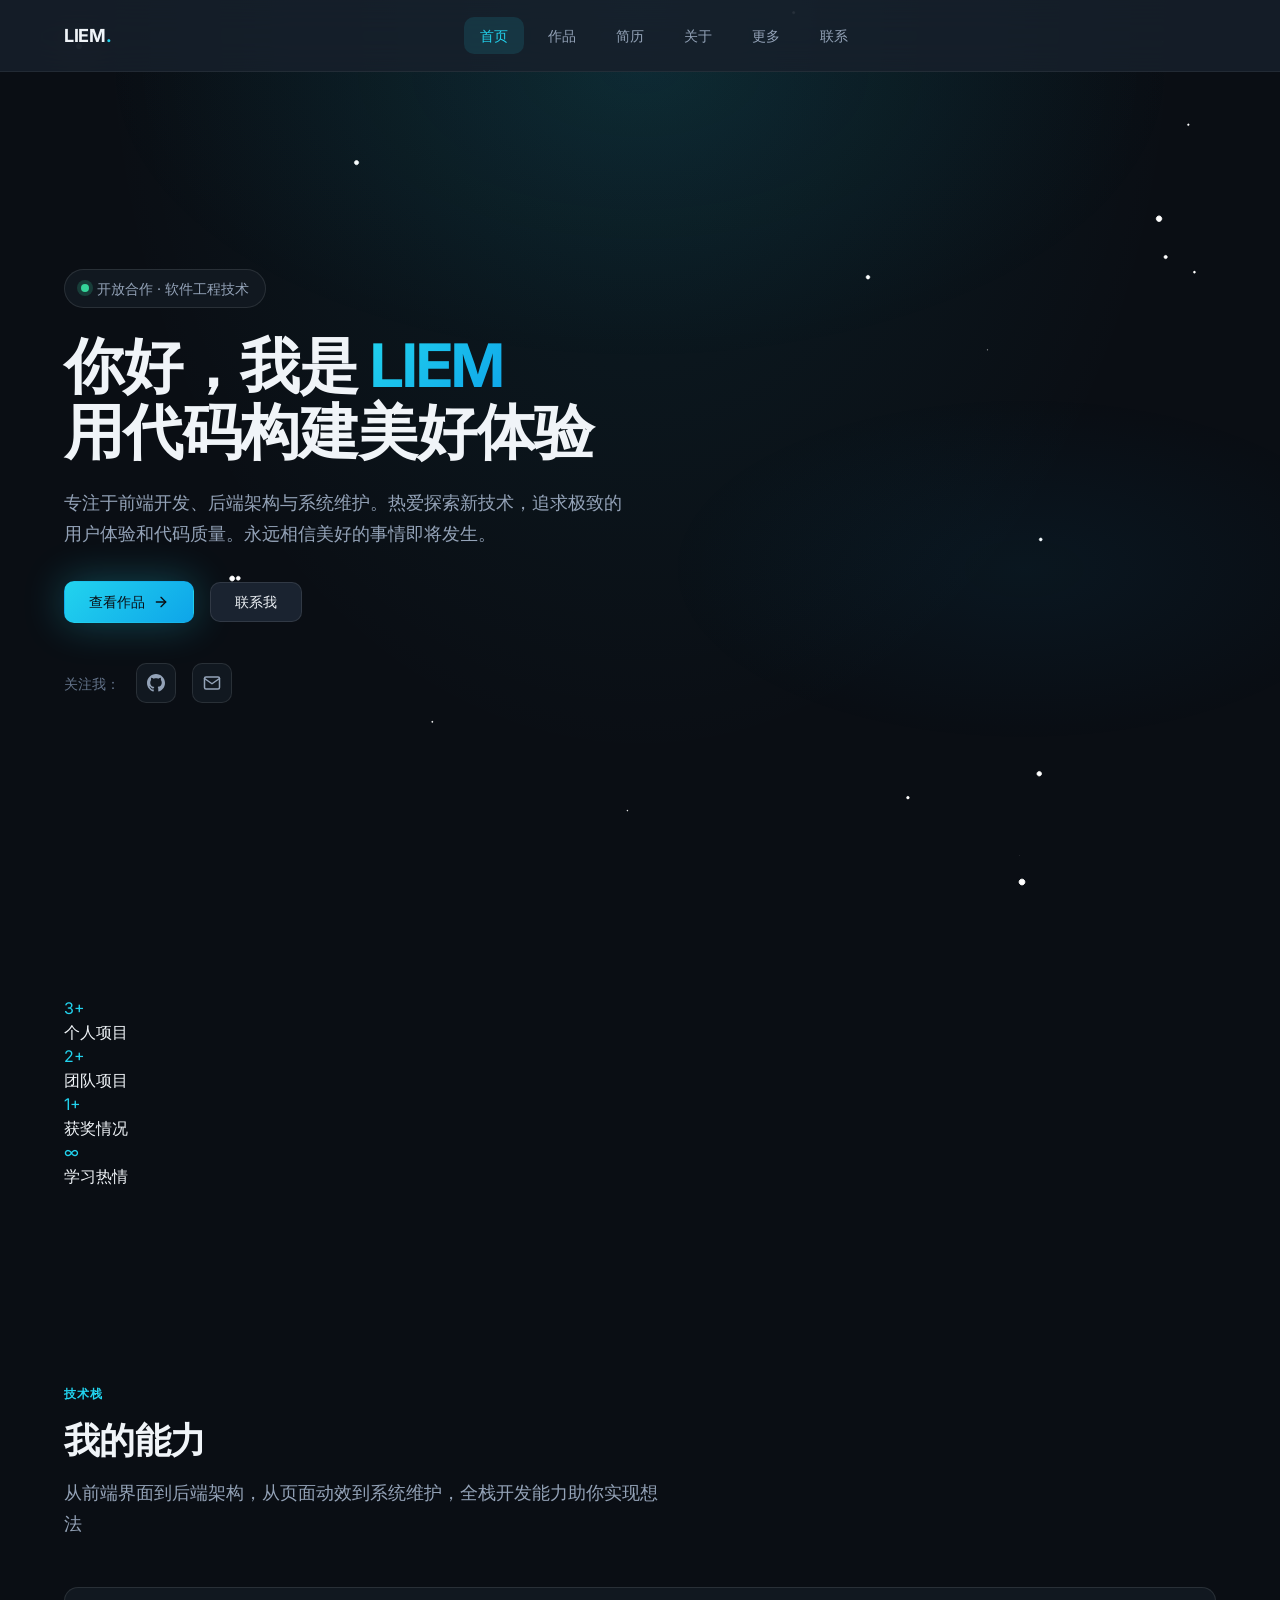
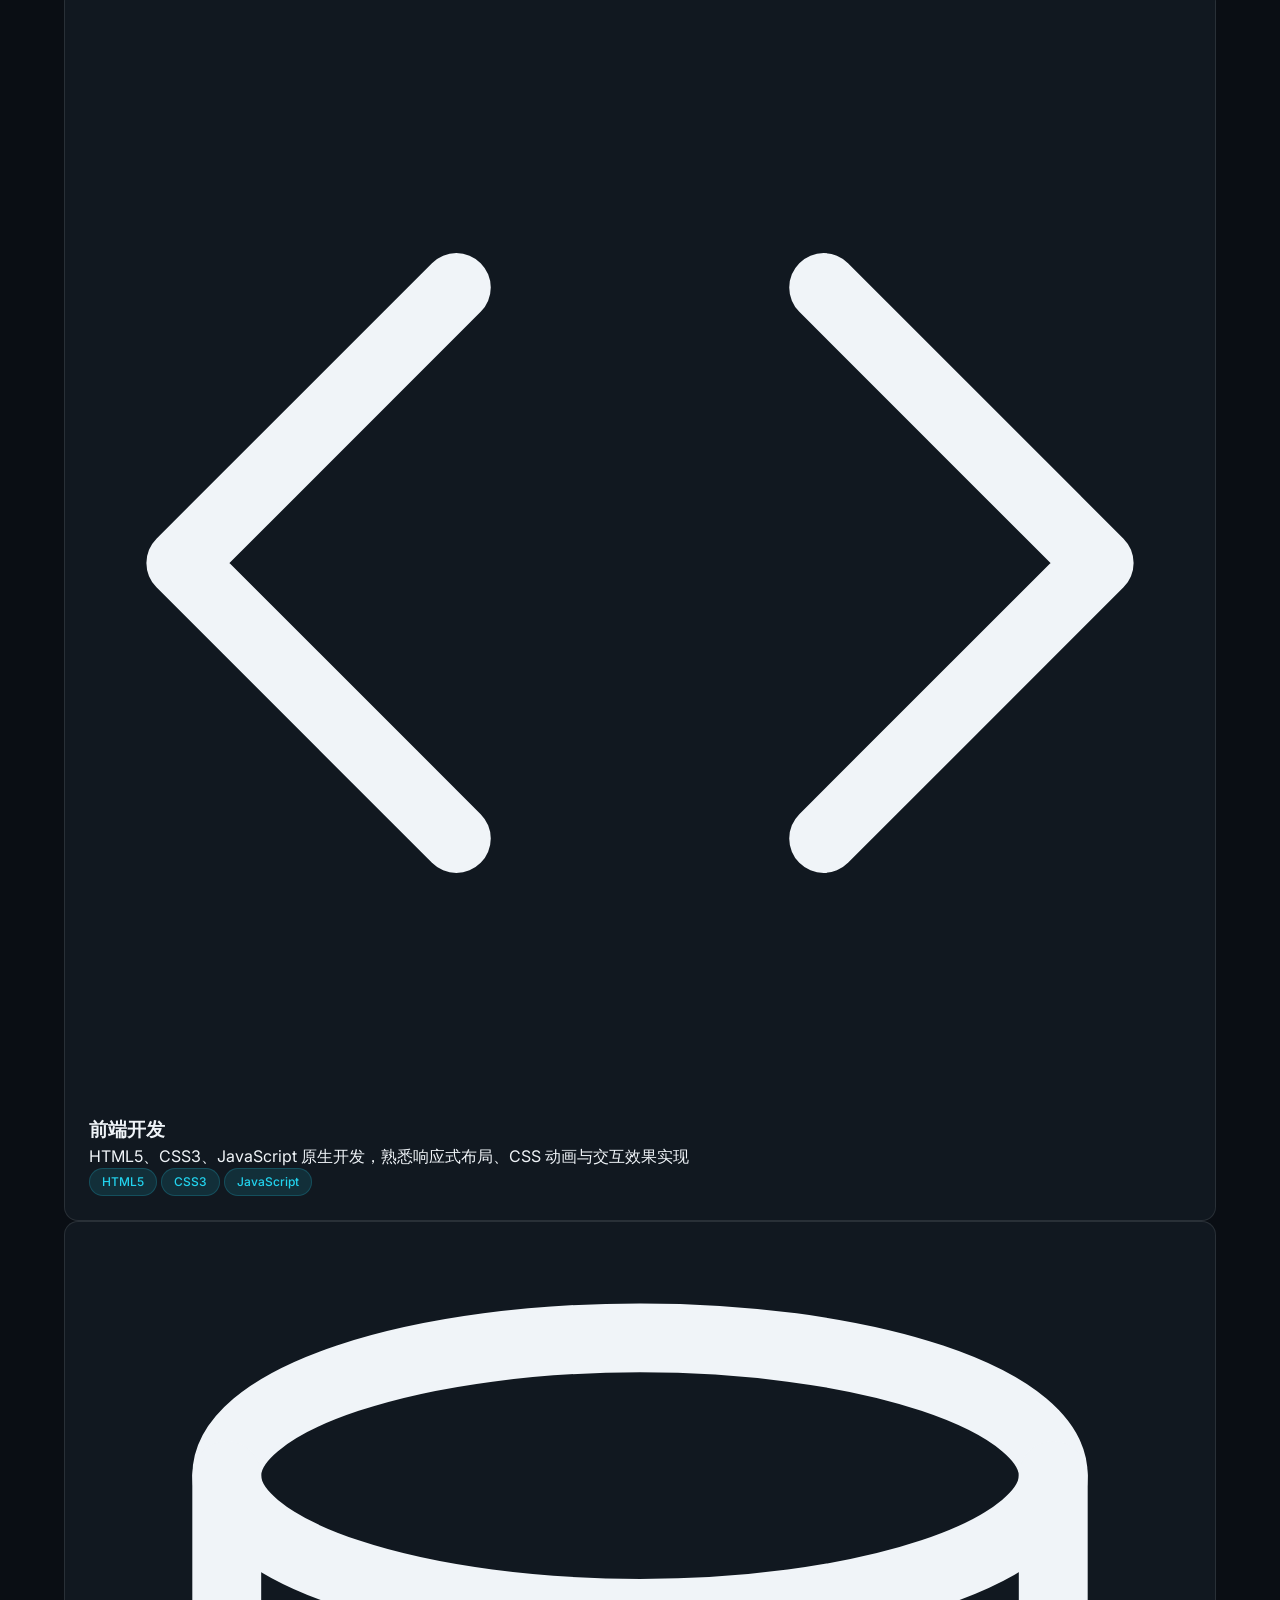
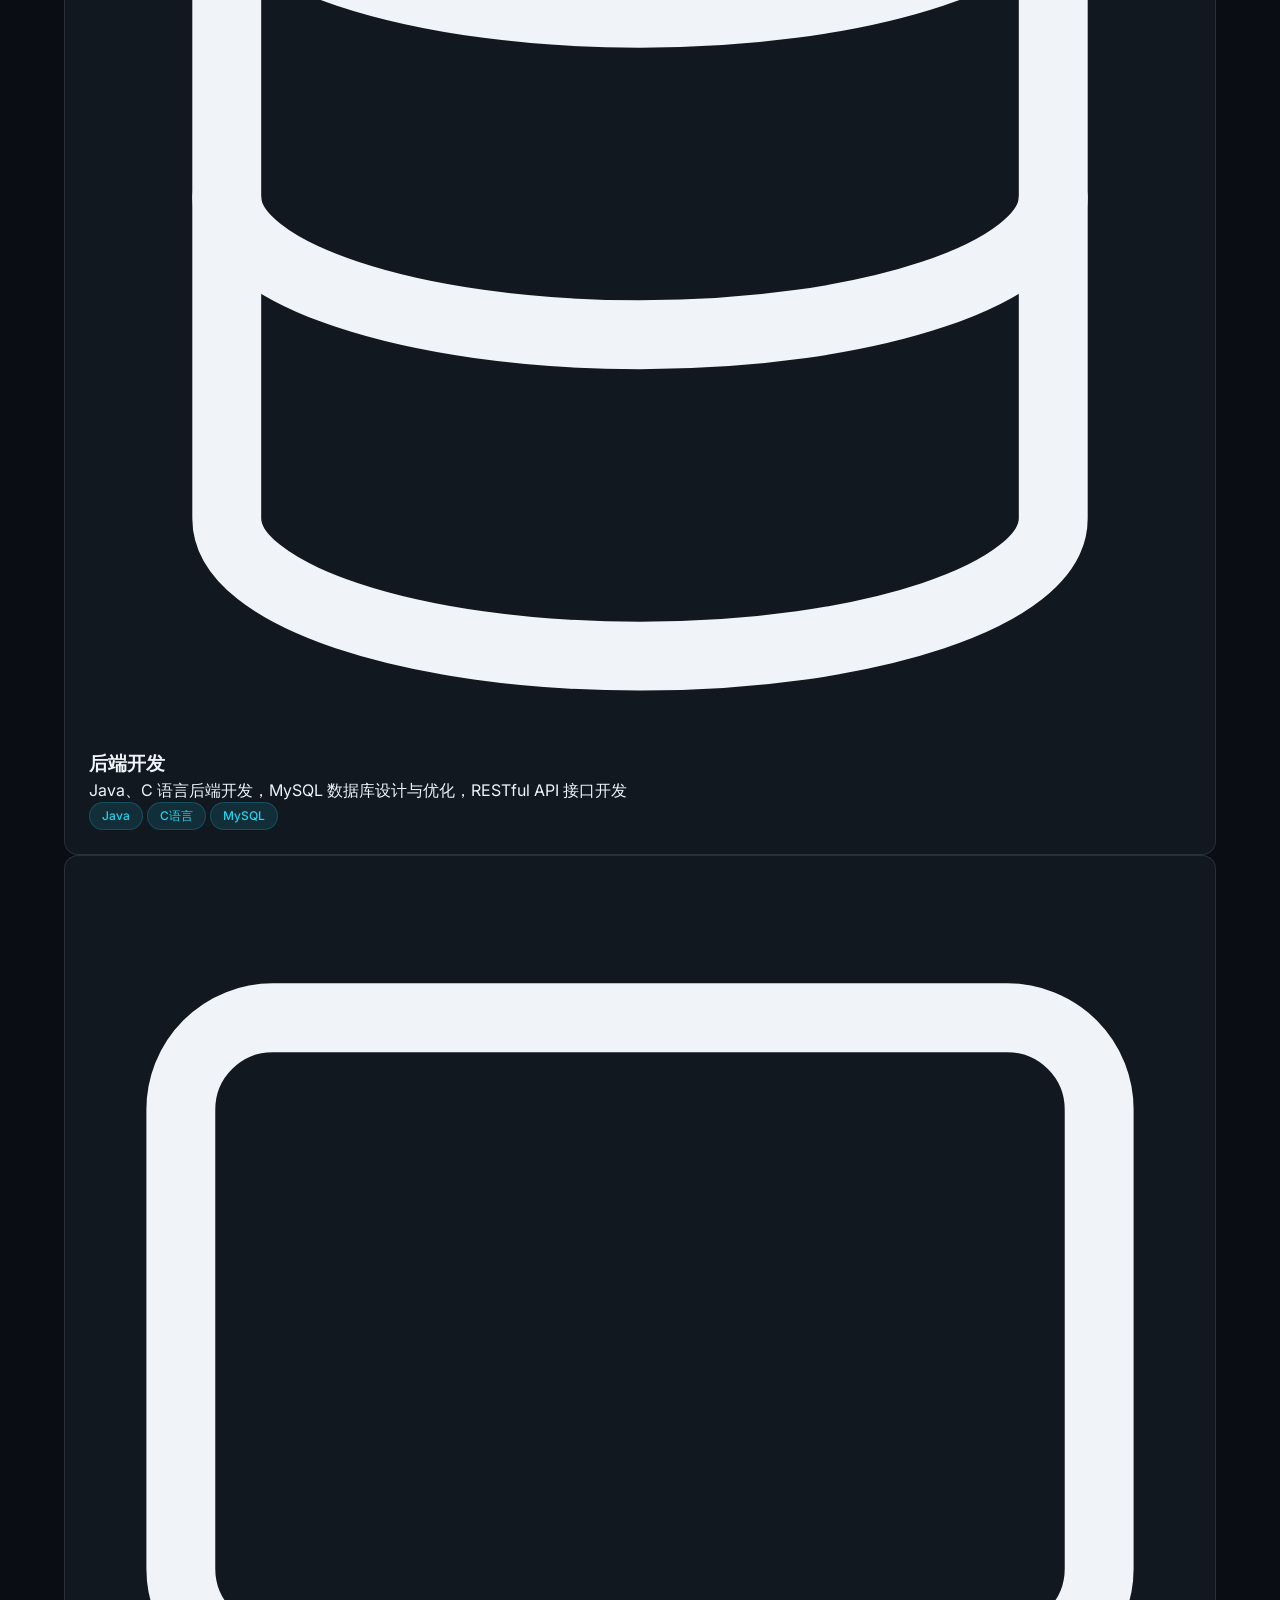
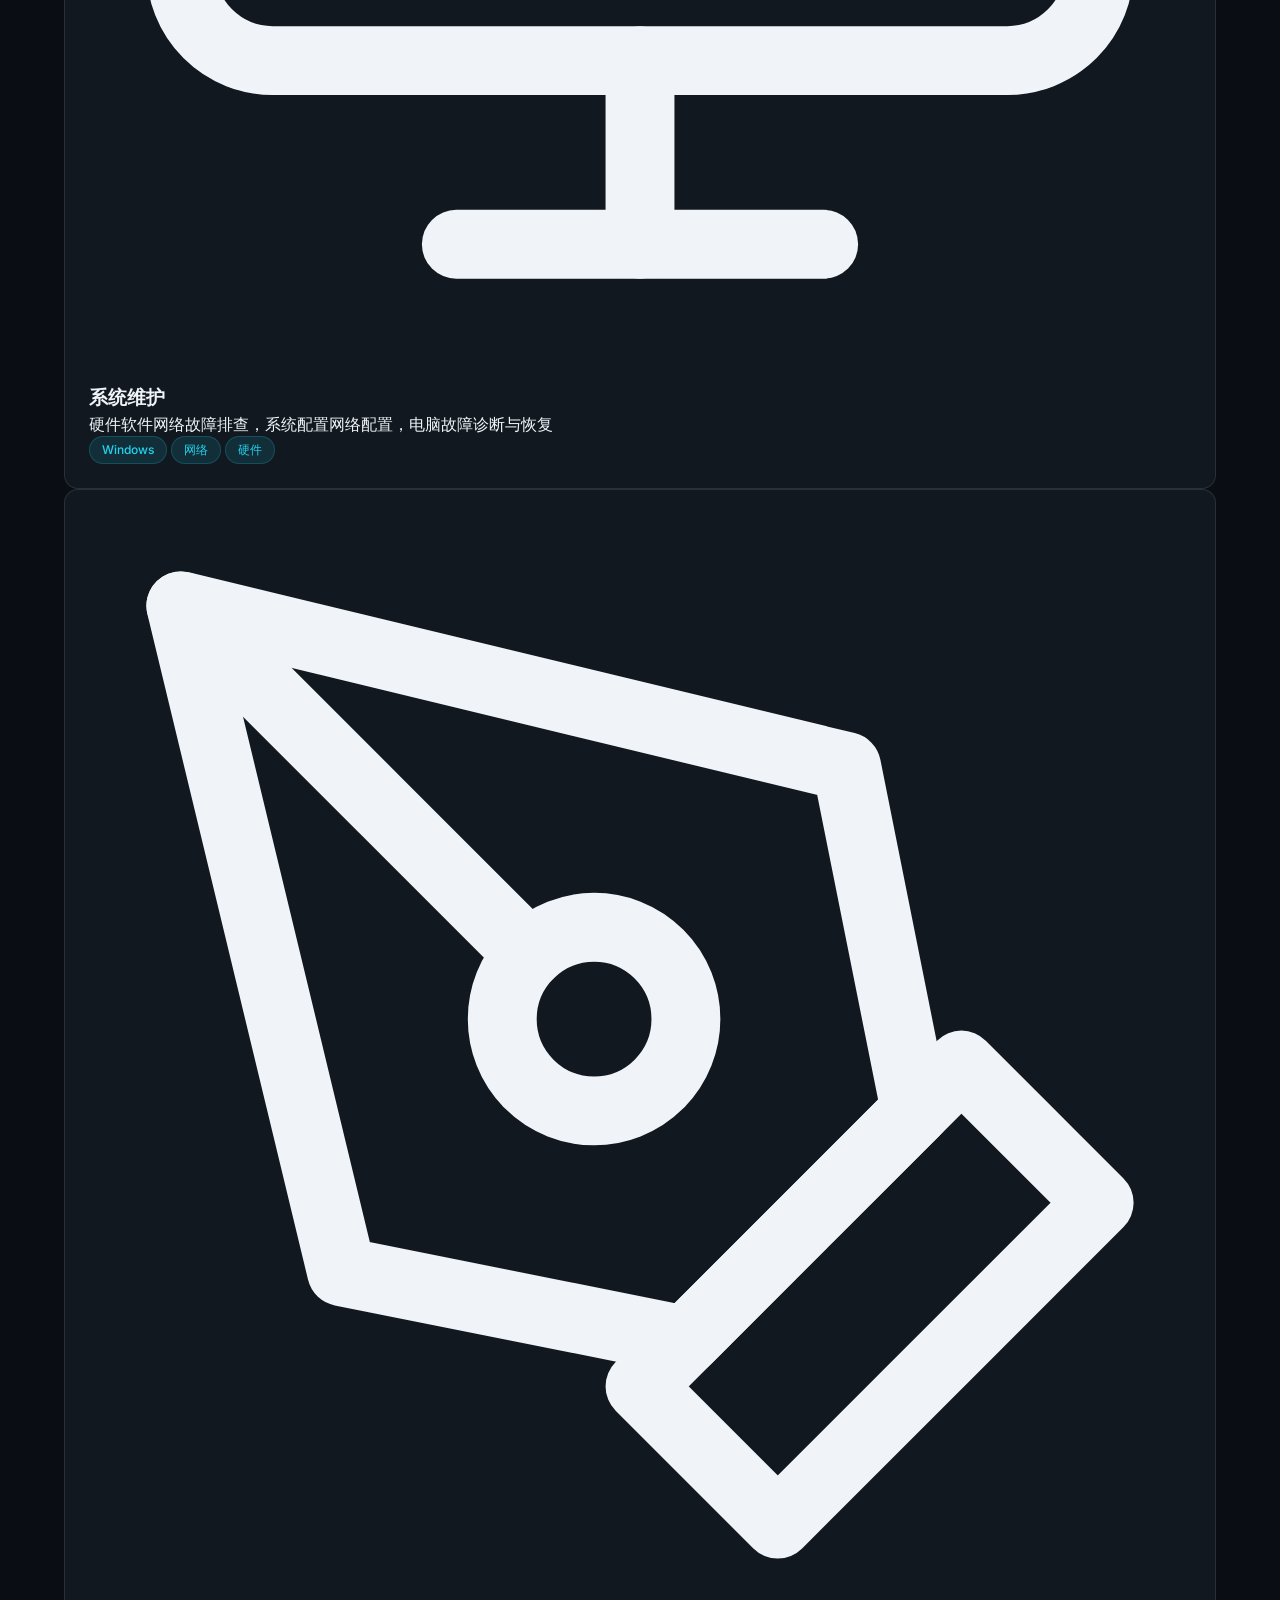
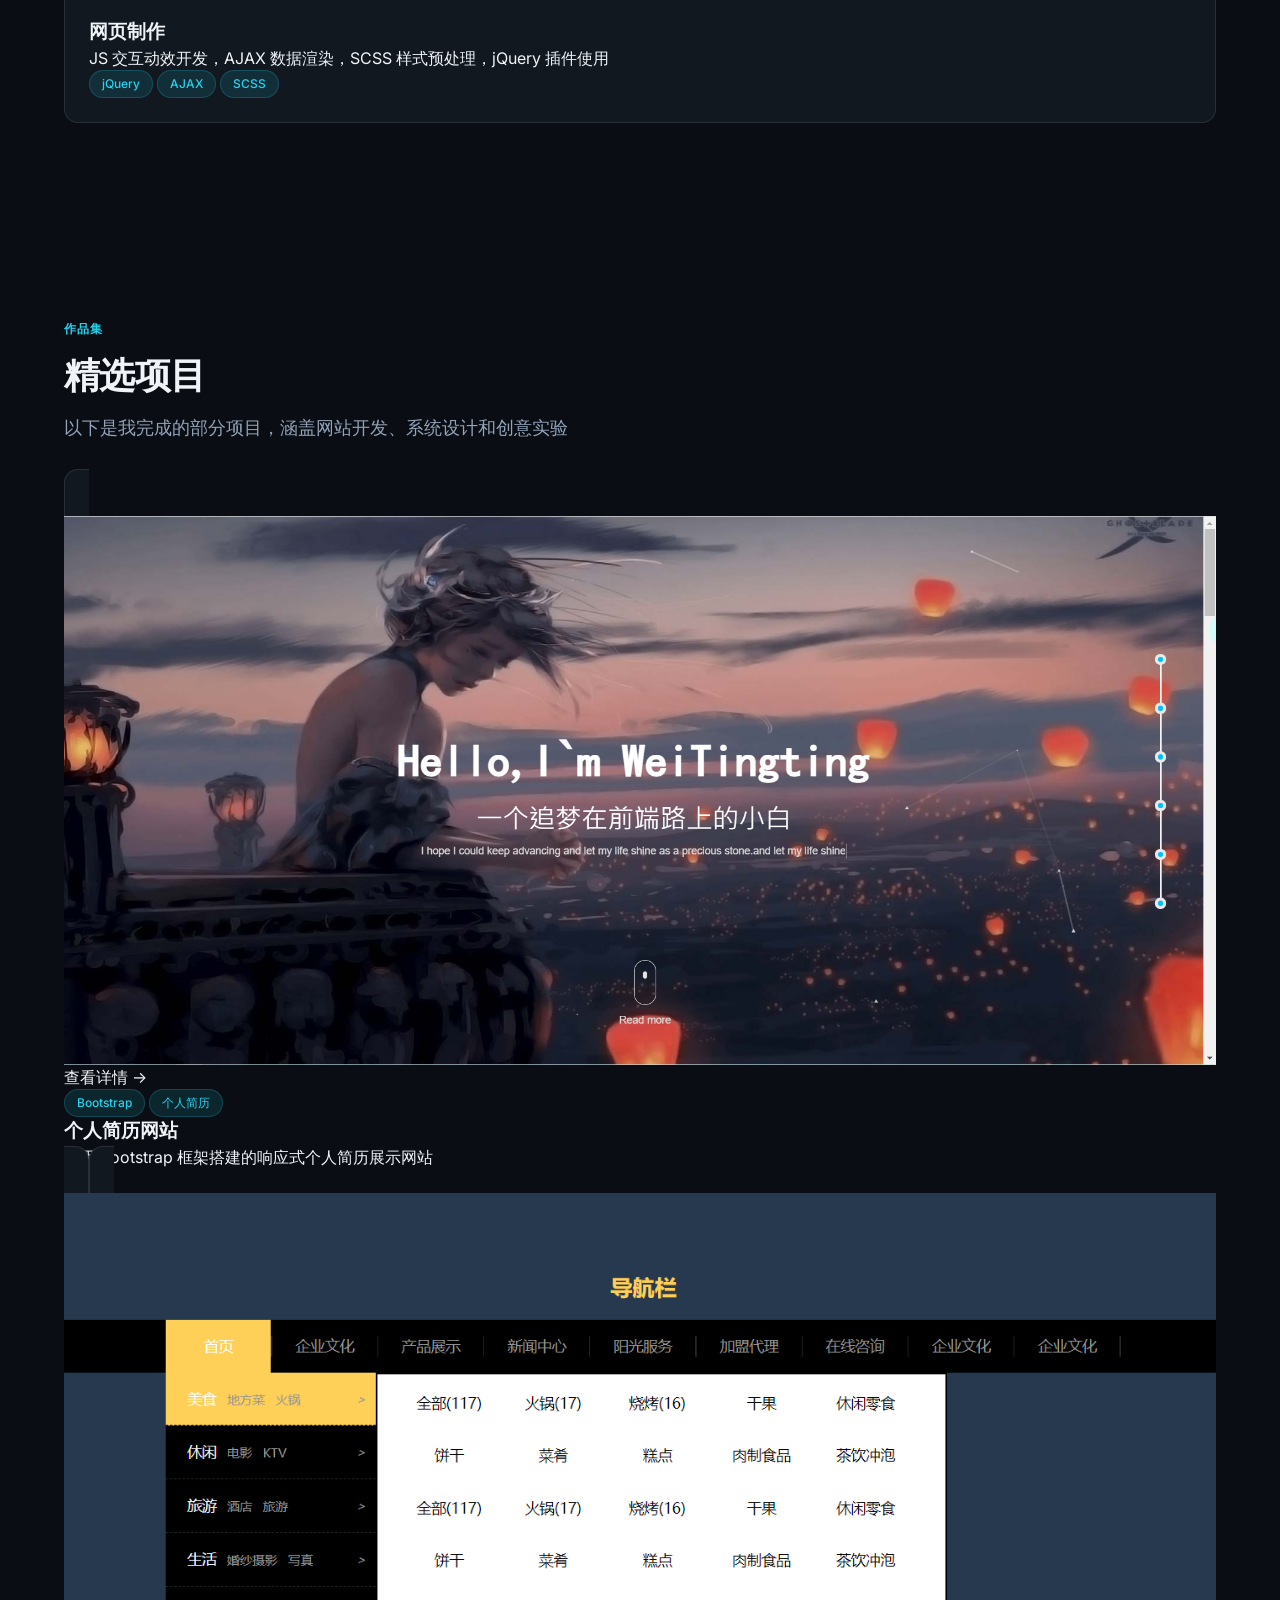
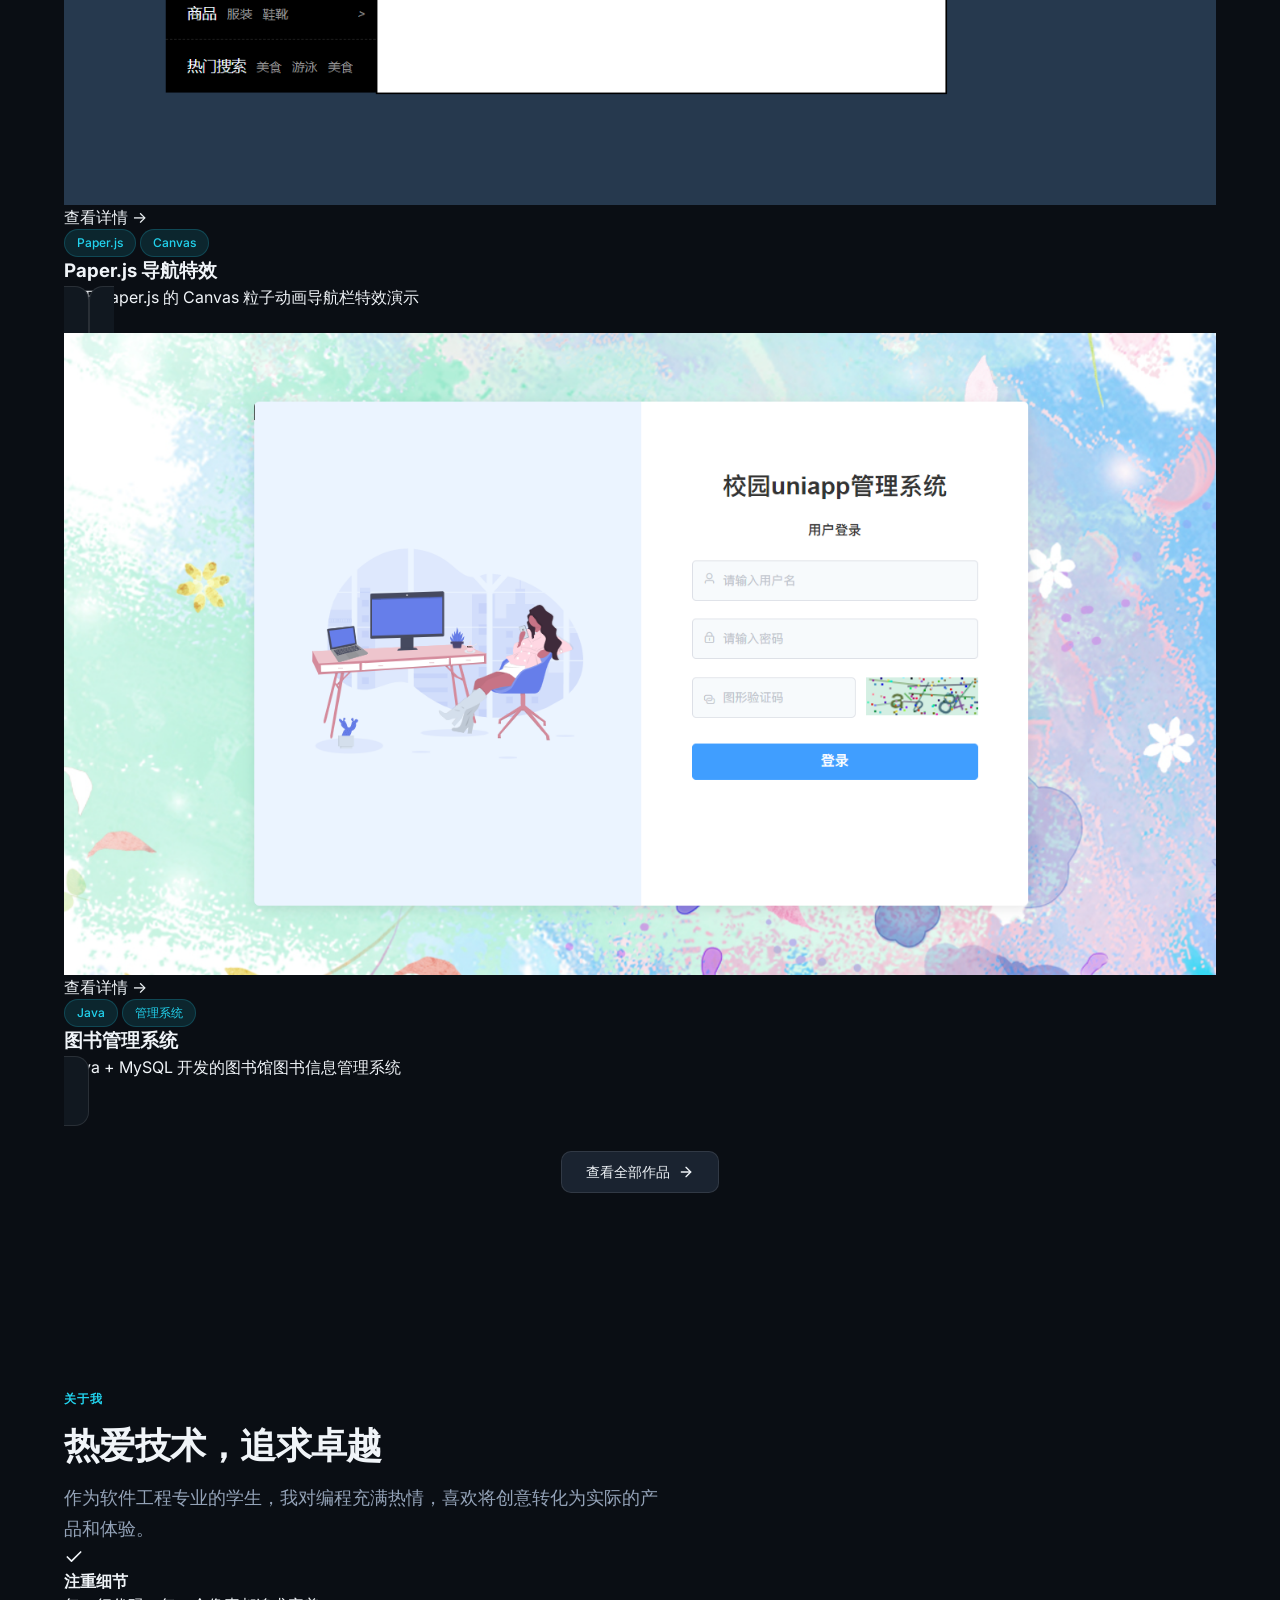
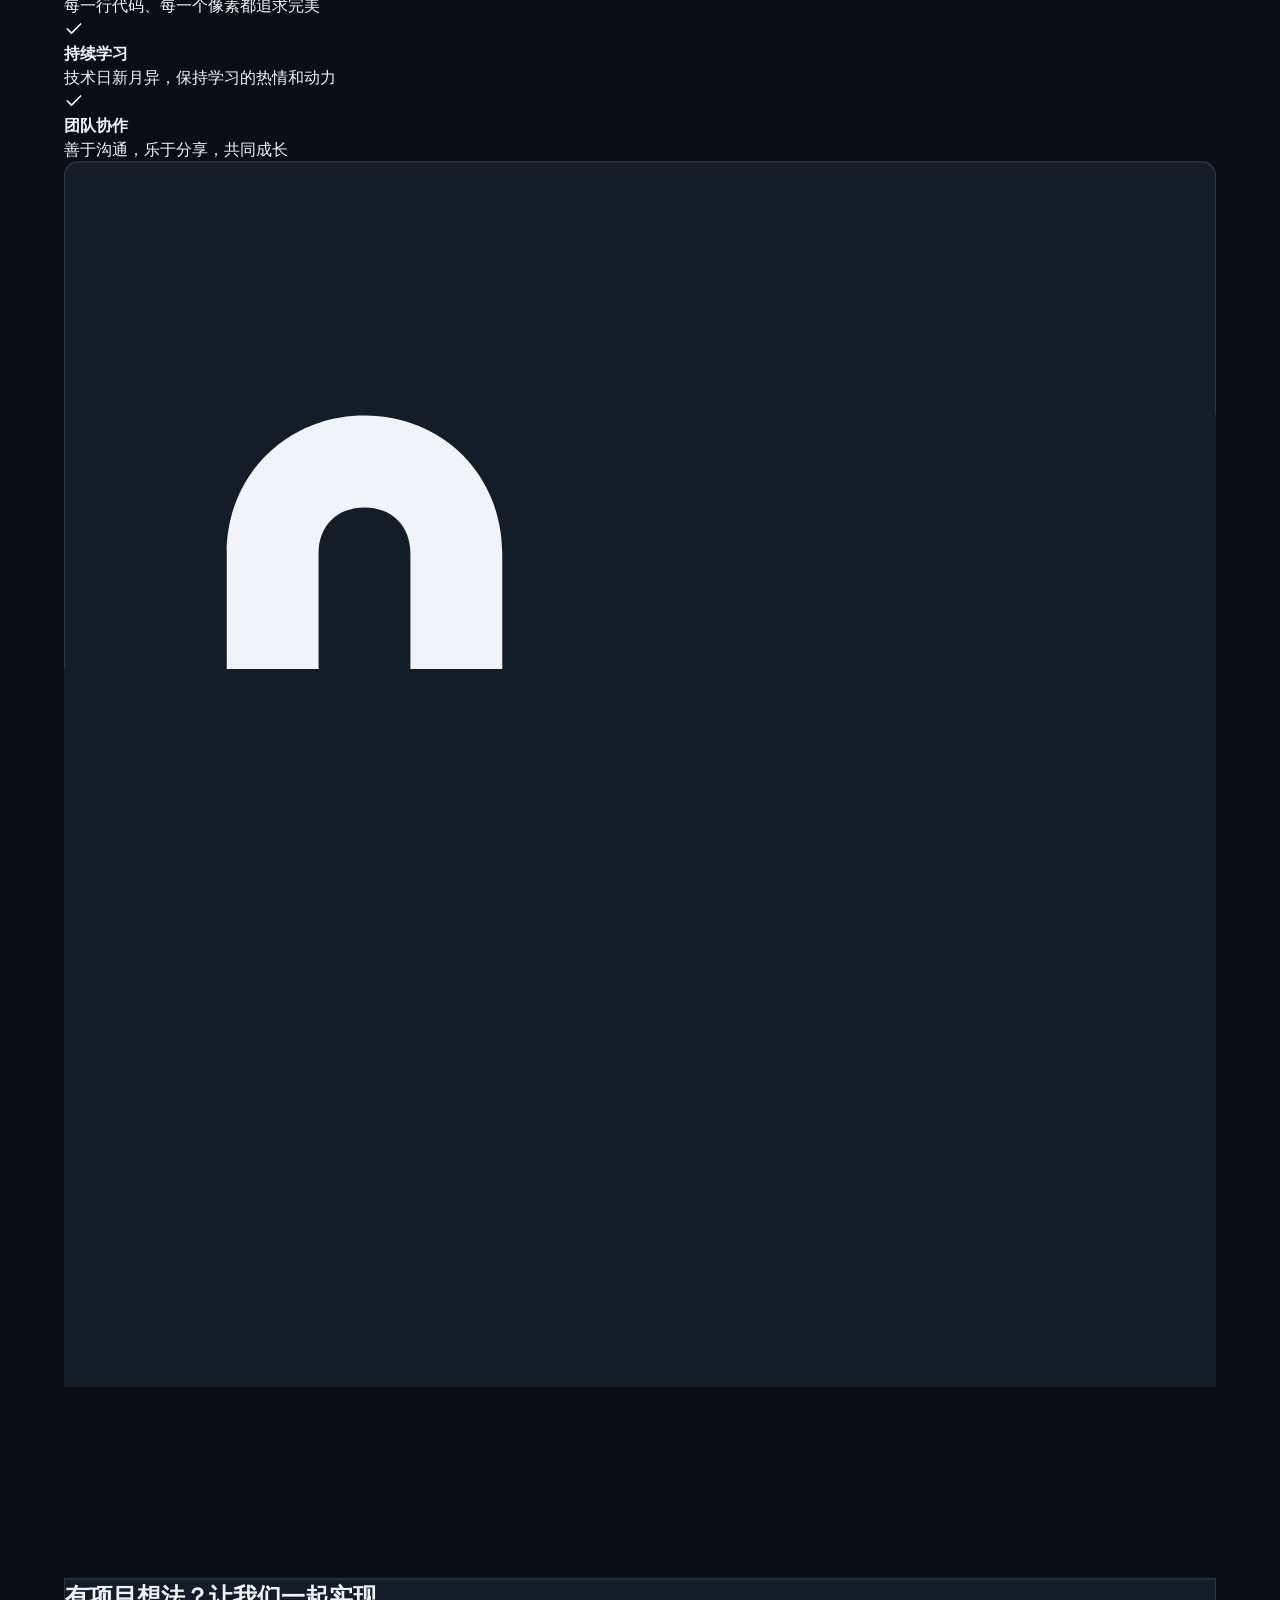
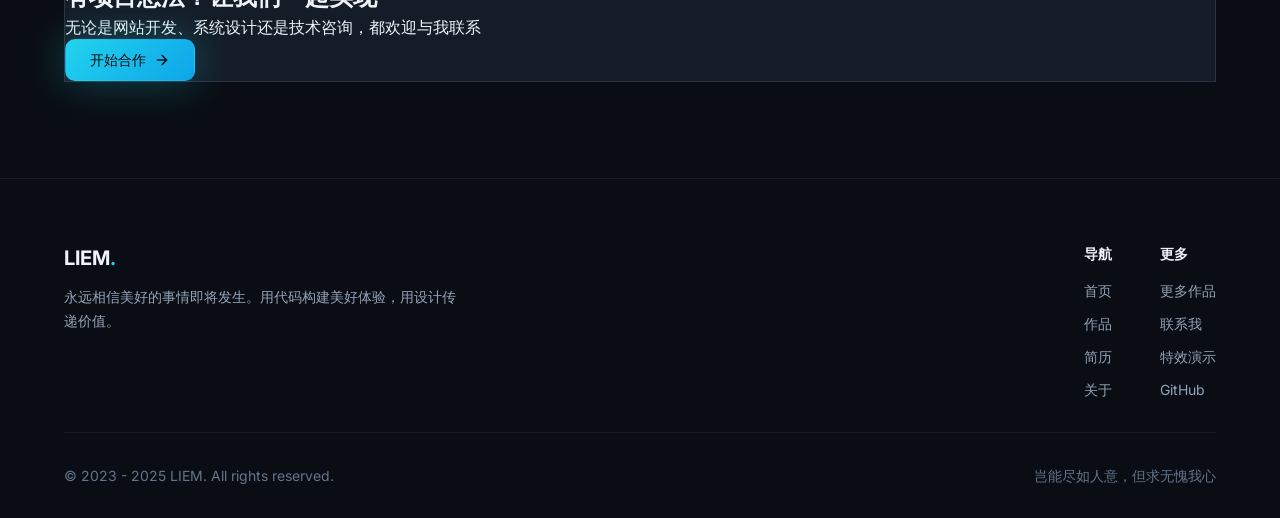
==== commit d86c22c5: "fix: 修复加载动画一直显示的问题 - base.js: 优化 loader 初始化逻辑，增加 DOMContentLoaded 和 3秒兜底 - index.html: 添加内联兜底 JS，确保即" ====
--- a/index.html
+++ b/index.html
@@ -26,6 +26,31 @@
     </div>
   </div>
 
+  <script>
+    // 兜底方案：确保加载动画一定会隐藏
+    (function() {
+      function hideLoader() {
+        var loader = document.getElementById('loader');
+        if (loader && !loader.classList.contains('hidden')) {
+          loader.classList.add('hidden');
+          setTimeout(function() {
+            if (loader) loader.style.display = 'none';
+          }, 500);
+        }
+      }
+      // DOM 就绪后 1 秒隐藏
+      if (document.readyState === 'loading') {
+        document.addEventListener('DOMContentLoaded', function() {
+          setTimeout(hideLoader, 1000);
+        });
+      } else {
+        setTimeout(hideLoader, 500);
+      }
+      // 兜底：2 秒后强制隐藏
+      setTimeout(hideLoader, 2000);
+    })();
+  </script>
+
   <!-- 导航栏 -->
   <nav class="nav" id="navbar">
     <div class="nav__inner">
--- a/css/base.css
+++ b/css/base.css
@@ -504,6 +504,49 @@
   transform: rotate(-45deg);
 }
 
+/* 导航栏滚动状态 Nav Scrolled State */
+.nav--scrolled {
+  background: rgba(10, 14, 20, 0.85);
+  backdrop-filter: blur(12px);
+  -webkit-backdrop-filter: blur(12px);
+  border-bottom: 1px solid var(--border-default);
+  box-shadow: 0 4px 20px rgba(0, 0, 0, 0.3);
+}
+
+/* 移动端菜单 Mobile Menu */
+@media (max-width: 768px) {
+  .nav__toggle {
+    display: flex;
+  }
+
+  .nav__links {
+    position: fixed;
+    top: var(--nav-height);
+    left: 0;
+    right: 0;
+    bottom: 0;
+    flex-direction: column;
+    align-items: stretch;
+    gap: 0;
+    padding: var(--space-6);
+    background: var(--bg-secondary);
+    border-top: 1px solid var(--border-default);
+    transform: translateX(-100%);
+    transition: transform var(--duration-normal) var(--ease-out);
+    overflow-y: auto;
+  }
+
+  .nav__links.active {
+    transform: translateX(0);
+  }
+
+  .nav__link {
+    padding: var(--space-4);
+    font-size: var(--text-base);
+    border-radius: var(--radius-md);
+  }
+}
+
 /* ============================================
    页面布局 Page Layout
    ============================================ */
@@ -770,6 +813,15 @@
   align-items: center;
   justify-content: center;
   transition: opacity var(--duration-slow) var(--ease-out);
+  animation: loaderAutoHide 0.5s ease-in-out 2s forwards;
+}
+
+@keyframes loaderAutoHide {
+  to {
+    opacity: 0;
+    pointer-events: none;
+    visibility: hidden;
+  }
 }
 
 .loader.hidden {
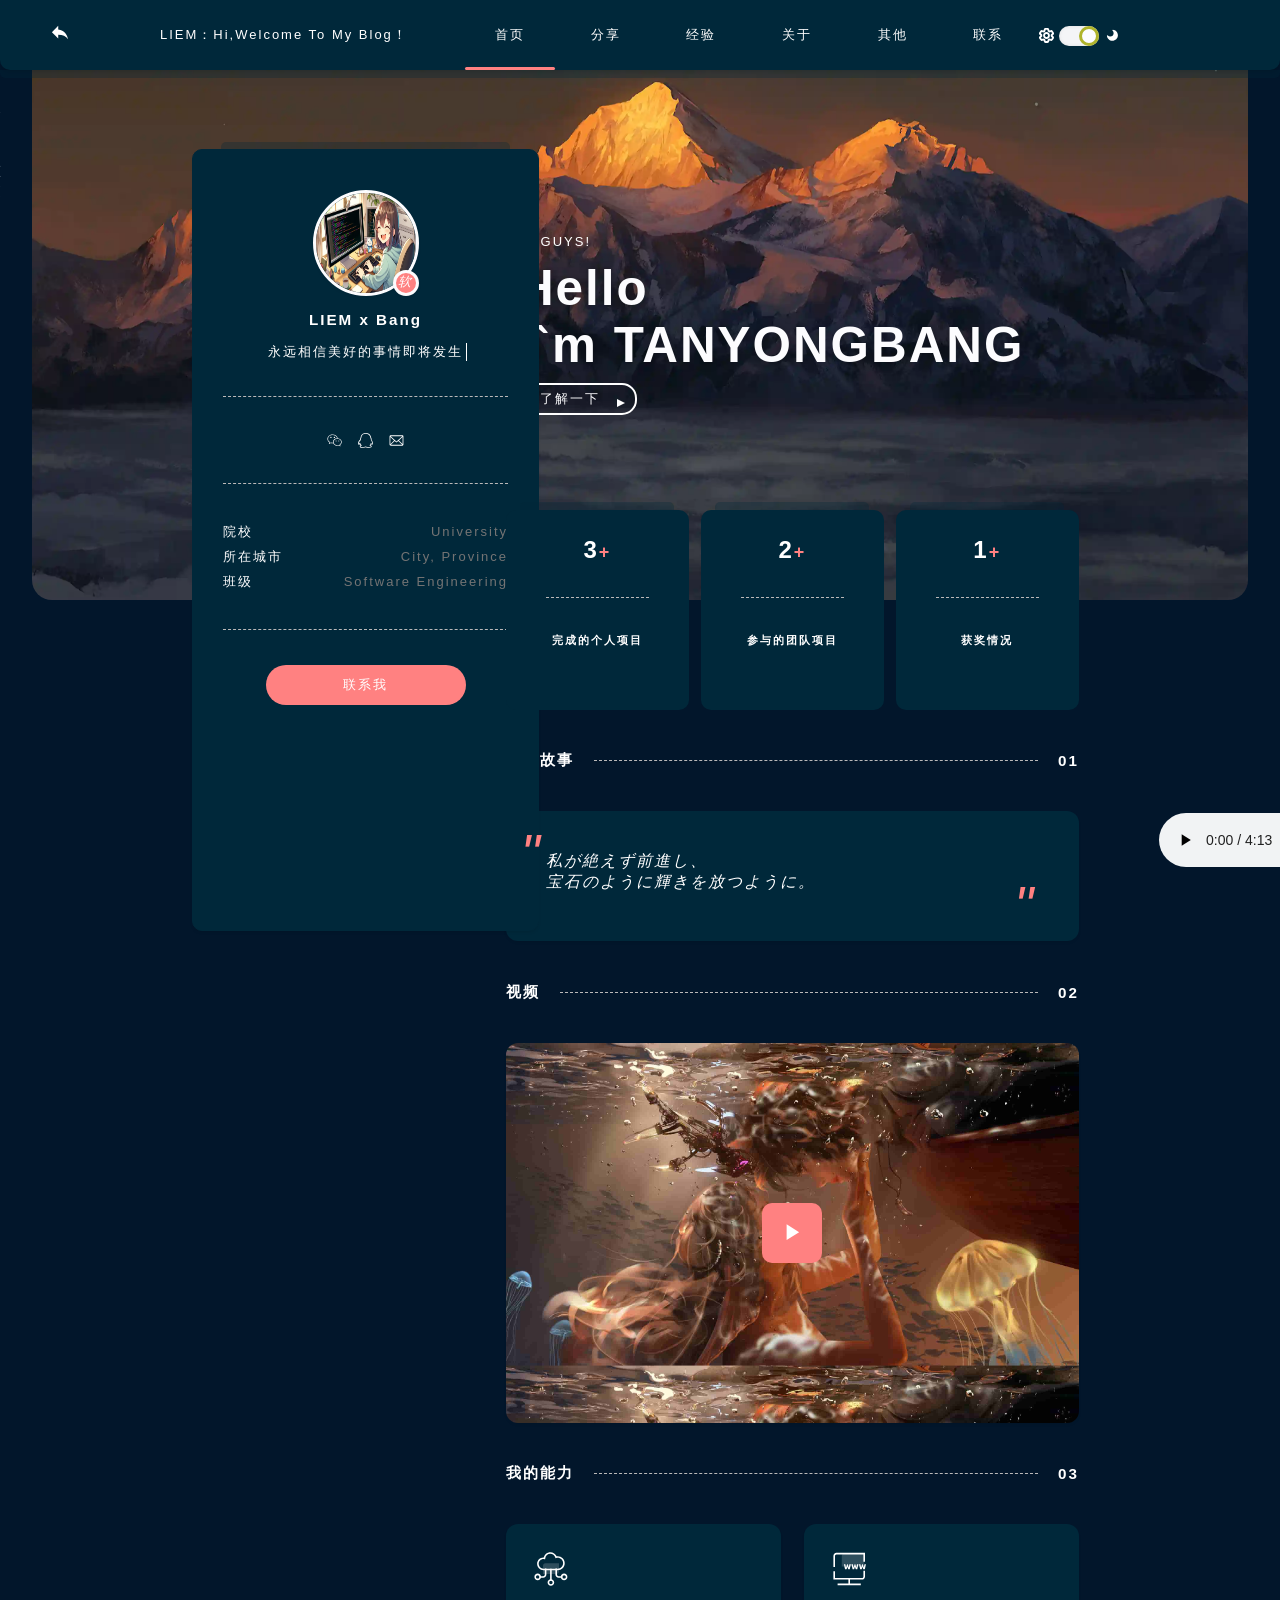
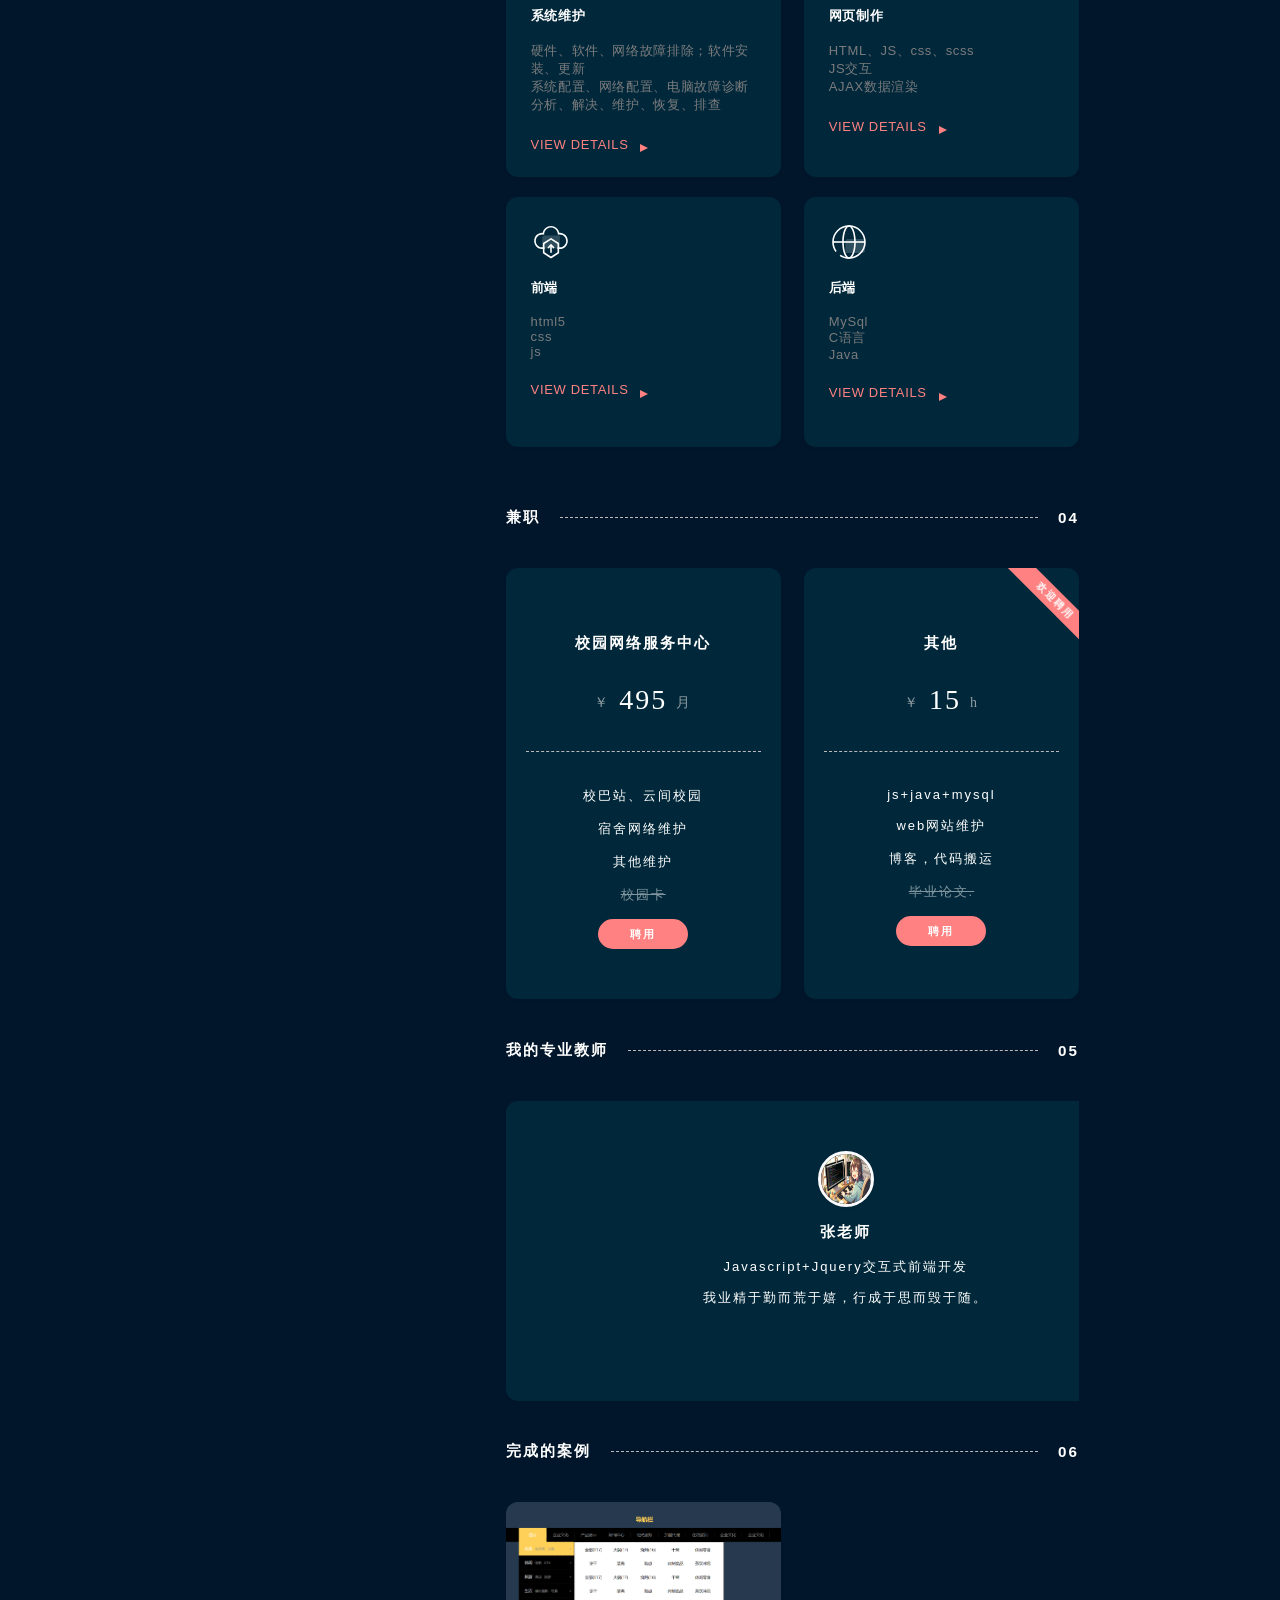
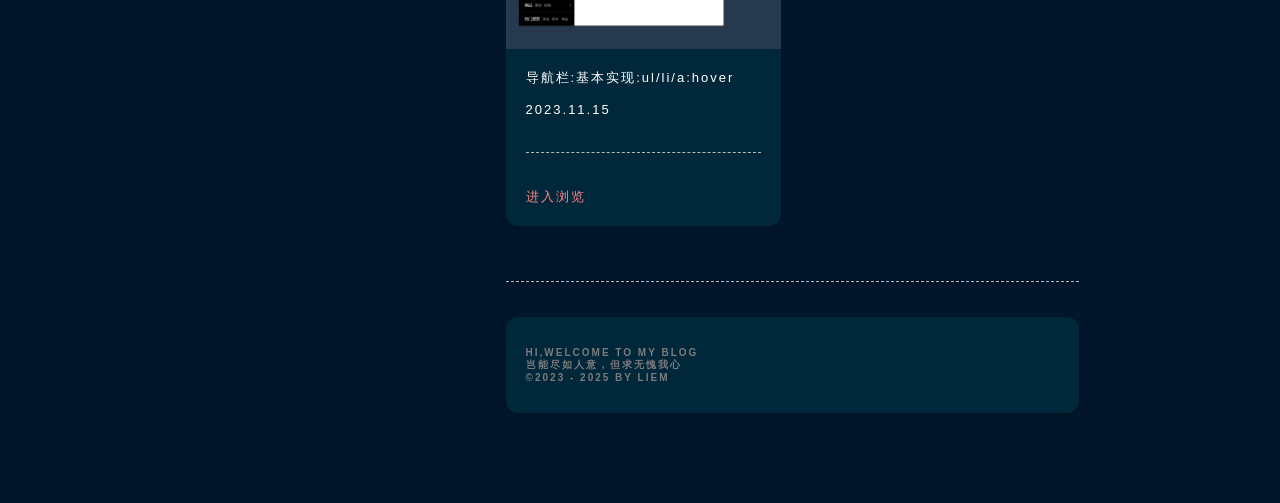
==== commit c7e5202f: "security: 抹去所有个人隐私信息，替换为占位符" ====
--- a/index.html
+++ b/index.html
@@ -1,465 +1,488 @@
 <!DOCTYPE html>
-<html lang="zh-CN">
+<html lang="en">
 
 <head>
   <meta charset="UTF-8">
   <meta http-equiv="X-UA-Compatible" content="IE=edge">
   <meta name="viewport" content="width=device-width, initial-scale=1.0">
-  <meta name="description" content="LIEM - 全栈开发者个人作品集，展示前端、后端、系统维护等技术能力">
-  <title>LIEM | 全栈开发者作品集</title>
+  <title>YB的小窝</title>
   <link rel="stylesheet" href="./css/base.css">
+  <script src="./js/jq.js"></script>
   <link rel="stylesheet" href="./css/index.css">
-  <link rel="preconnect" href="https://fonts.googleapis.com">
-  <link rel="preconnect" href="https://fonts.gstatic.com" crossorigin>
-  <link href="https://fonts.googleapis.com/css2?family=Inter:wght@300;400;500;600;700&family=JetBrains+Mono:wght@400;500&display=swap" rel="stylesheet">
+
 </head>
 
 <body>
-  <!-- Canvas 背景特效 -->
+
+  <div class="music-wrap" id="musicwrap">
+    <audio id="play1" controls>
+      <source src="./img/music.mp3">
+    </audio>
+  </div>
+
+
   <canvas class="canvas-wrap" id="triangle-lost-in-space" resize="true"></canvas>
 
-  <!-- 加载动画 -->
-  <div class="loader" id="loader">
-    <div class="loader__content">
-      <div class="loader__spinner"></div>
-      <div class="loader__text">LOADING...</div>
+  <!-- loadding -->
+  <div class="lodding-wrap">
+    <div class="loadding-div"></div>
+  </div>
+  <!-- 遮罩层 -->
+  <div class="zhezhao" id="zhezhao">
+    <span class="close"><svg t="1" class="icon" viewBox="0 0 1024 1024" version="1.1"
+        xmlns="http://www.w3.org/2000/svg" p-id="4692" width="32" height="32">
+        <path
+          d="M512 0C229.187368 0 0 229.187368 0 512 0 794.812632 229.187368 1024 512 1024 794.812632 1024 1024 794.812632 1024 512 1024 229.187368 794.812632 0 512 0ZM512 970.105263C259.368421 970.105263 53.894737 764.631579 53.894737 512 53.894737 259.368421 259.368421 53.894737 512 53.894737 764.631579 53.894737 970.105263 259.368421 970.105263 512 970.105263 764.631579 764.631579 970.105263 512 970.105263ZM550.130526 512 719.629474 342.366316C730.273684 331.856842 730.273684 314.88 719.629474 304.370526 709.12 293.726316 692.143158 293.726316 681.633684 304.370526L512 473.869474 342.366316 304.370526C331.856842 293.726316 314.88 293.726316 304.370526 304.370526 293.726316 314.88 293.726316 331.856842 304.370526 342.366316L473.869474 512 304.370526 681.633684C293.726316 692.143158 293.726316 709.12 304.370526 719.629474 309.625263 724.884211 316.496842 727.578947 323.368421 727.578947 330.24 727.578947 337.111579 724.884211 342.366316 719.629474L512 550.130526 681.633684 719.629474C686.888421 724.884211 693.76 727.578947 700.631579 727.578947 707.503158 727.578947 714.374737 724.884211 719.629474 719.629474 730.273684 709.12 730.273684 692.143158 719.629474 681.633684L550.130526 512Z"
+          p-id="4693"></path>
+      </svg></span>
+    <div id="videoResume">
+      <video id="videoResumeC" controls="" name="media">
+        <source src="img/WhyDon'tWe.mp4" type="video/mp4">
+      </video>
     </div>
   </div>
 
-  <script>
-    // 兜底方案：确保加载动画一定会隐藏
-    (function() {
-      function hideLoader() {
-        var loader = document.getElementById('loader');
-        if (loader && !loader.classList.contains('hidden')) {
-          loader.classList.add('hidden');
-          setTimeout(function() {
-            if (loader) loader.style.display = 'none';
-          }, 500);
-        }
-      }
-      // DOM 就绪后 1 秒隐藏
-      if (document.readyState === 'loading') {
-        document.addEventListener('DOMContentLoaded', function() {
-          setTimeout(hideLoader, 1000);
-        });
-      } else {
-        setTimeout(hideLoader, 500);
-      }
-      // 兜底：2 秒后强制隐藏
-      setTimeout(hideLoader, 2000);
-    })();
-  </script>
-
-  <!-- 导航栏 -->
-  <nav class="nav" id="navbar">
-    <div class="nav__inner">
-      <a href="./index.html" class="nav__logo">
-        LIEM<span>.</span>
+  <!-- 主要页面 -->
+  <div class="box">
+
+    <!-- 顶部栏 -->
+    <div class="header borderafter">
+      <!-- 返回按钮 -->
+      <a style="position: absolute;left:50px;" href="javascript:history.back()">
+        <svg t="2" class="icon" viewBox="0 0 1024 1024" version="1.1" xmlns="http://www.w3.org/2000/svg"
+          p-id="3737" width="20" height="20">
+          <path
+            d="M98 468.9l322.8-322.8v184.4C743.6 376.7 881.9 607.3 928 837.8 812.7 676.4 651.3 602.6 420.8 602.6v189.1L98 468.9z"
+            p-id="3738" fill="#254665"></path>
+        </svg>
       </a>
 
-      <div class="nav__links" id="navLinks">
-        <a href="./index.html" class="nav__link active">首页</a>
-        <a href="./home.html" class="nav__link">作品</a>
-        <a href="./resume.html" class="nav__link">简历</a>
-        <a href="./blog.html" class="nav__link">关于</a>
-        <a href="./live.html" class="nav__link">更多</a>
-        <a href="./contact.html" class="nav__link">联系</a>
-      </div>
-
-      <div class="nav__actions">
-        <button class="nav__toggle" id="navToggle" aria-label="菜单">
-          <div class="nav__toggle-icon">
-            <span></span>
-            <span></span>
-            <span></span>
-          </div>
-        </button>
+
+      <div class="col">
+        <span><a href="./index.html">LIEM：Hi,Welcome To My Blog！</a></span>
+        <!-- 右边操作栏 -->
+
+        <div class="header-right">
+          <!-- 按钮 -->
+          <div class="min_menu-wrap" id="minmenu">
+            <span class="min_menu"></span>
+          </div>
+          <!-- 列表 -->
+          <div class="menu_list">
+            <!-- 栏目 -->
+            <ul class="header-nav">
+              <li class="active"><a href="./index.html">首页</a></li>
+              <li><a href="./home.html">分享</a></li>
+              <li><a href="./resume.html">经验</a></li>
+              <li><a href="./blog.html">关于</a></li>
+              <li><a href="./live.html">其他</a></li>
+              <li><a href="./contact.html">联系</a></li>
+            </ul>
+            <!-- 开关灯 -->
+            <span class="kaig-bottm">
+              <svg t="3" class="icon" viewBox="0 0 1024 1024" version="1.1"
+                xmlns="http://www.w3.org/2000/svg" p-id="2250" width="15" height="15">
+                <path
+                  d="M1008.535135 710.670332l-70.446388 116.386904a112.099975 112.099975 0 0 1-140.572857 43.829042l-69.422645-17.083729c-5.502624 3.1992-11.133217 6.3984-16.763809 9.341665l-18.299425 62.896276C687.335435 981.514621 639.4754 1023.744064 582.657604 1023.744064H441.764828c-56.817796 0-104.677831-42.293427-110.308423-97.703574l-18.299425-62.896276a422.166458 422.166458 0 0 1-16.827793-9.341665l-69.614597 17.083729a112.163959 112.163959 0 0 1-140.508873-43.893026L15.631361 710.542364a107.493127 107.493127 0 0 1 32.43989-144.731817L96.251206 518.910272a410.649338 410.649338 0 0 1 0-14.204448l-48.179955-46.836291a107.365159 107.365159 0 0 1-32.375906-144.731817l70.190452-116.450888a112.099975 112.099975 0 0 1 140.572857-43.893026l69.550612 17.083729c5.566608-3.1992 11.133217-6.3984 16.827794-9.341665l18.299425-62.896276C336.831061 42.229443 384.691096 0 441.508892 0H582.529636c56.817796 0 104.677831 42.293427 110.372407 97.63959l18.235441 62.704324c5.75856 3.007248 11.325169 6.142464 16.827793 9.341665l69.678581-17.083729a112.163959 112.163959 0 0 1 140.508873 43.893026l70.446388 116.514872a107.493127 107.493127 0 0 1-32.375906 144.731817l-48.179955 46.772307a414.616346 414.616346 0 0 1 0 14.204448l48.243939 46.836291c47.092227 31.928018 62.192452 94.952262 32.247938 145.115721z m-213.066733-142.23644l3.391152-31.032242a246.210447 246.210447 0 0 0 0-51.699076l-3.263184-30.904274 93.992502-91.305173-53.554612-88.553862-131.615096 32.311922-23.546113-16.059985a294.134466 294.134466 0 0 0-48.627844-26.809297l-27.513121-11.901025L568.453156 127.968008H455.649356L419.370426 252.736816l-27.705074 11.965009c-16.635841 7.166208-32.951762 16.187953-48.499875 26.745313l-23.610097 15.996001-131.487128-32.247938-53.36266 88.489878 94.056486 91.433141-3.263184 30.968258a247.874031 247.874031 0 0 0 0 51.699076l3.1992 30.904274-93.928518 91.369157 53.554612 88.489878 131.551112-32.311922 23.610097 16.059985c15.292177 10.429393 31.544114 19.451137 48.563859 26.809297l27.577106 11.965009L455.905292 895.776056h112.611848l36.342914-124.768808 27.64109-11.965009c16.699825-7.166208 32.951762-16.187953 48.563859-26.745313l23.546113-15.996001 131.423144 32.247938 53.68258-88.745814-94.184454-91.369157zM512.147232 615.846038c57.329668 0 103.846038-46.516371 103.974006-103.974006 0-57.329668-46.644339-103.974006-103.974006-103.974007S408.173225 454.542364 408.173225 511.872032 454.817564 615.846038 512.147232 615.846038z m0 127.968008c-127.968008 0-231.942014-103.910022-231.942015-231.942014 0-127.968008 103.910022-231.942014 231.942015-231.942015 127.968008 0 231.942014 103.910022 231.942014 232.133967A232.133967 232.133967 0 0 1 512.147232 743.814046z"
+                  p-id="2251"></path>
+              </svg>
+              <!-- 开关按钮 -->
+              <span class="my-radio active" id="myRadio">
+                <i></i>
+              </span>
+              <svg t="4" class="icon" viewBox="0 0 1024 1024" version="1.1"
+                xmlns="http://www.w3.org/2000/svg" p-id="3376" width="15" height="15">
+                <path
+                  d="M505.4 878.6c-196.7 0-358-150.9-374.9-343.1 1-18.6 16.1-33.4 34.9-33.4 10.8 0 20.5 4.8 26.9 12.4 0.2 0.3 0.5 0.1 0.5-0.7 41.6 44.2 100.5 71.9 166.1 71.9 127.1 0 230.1-103 230.1-230.1 0-66.1-28-125.1-72.6-166.8 0.1-0.1 0.5-0.1 0.3-0.3-7-6.5-11.4-15.7-11.4-26.1 0-19 14.9-34.1 33.7-35.3 192.1 17.1 342.9 178.3 342.9 375 0 208-168.5 376.5-376.5 376.5z"
+                  p-id="3377"></path>
+              </svg>
+            </span>
+          </div>
+        </div>
       </div>
     </div>
-  </nav>
-
-  <!-- 主内容 -->
-  <main class="page-wrapper">
-
-    <!-- Hero 区域 -->
-    <section class="hero">
-      <div class="hero__bg"></div>
-      <div class="container">
-        <div class="hero__content">
-          <div class="hero__greeting">
-            <span class="hero__greeting-dot"></span>
-            <span>开放合作 · 软件工程技术</span>
-          </div>
-
-          <h1 class="hero__title">
-            <span class="hero__title-line">你好，我是 <span class="text-gradient">LIEM</span></span>
-            <span class="hero__title-line">用代码构建美好体验</span>
+
+    <!-- 顶部导航 -->
+    <div class="navigation">
+      <div class="nav-titleBox co zz">
+        <!-- 占位符 -->
+        <div class="co-left"></div>
+
+        <!-- 标题 -->
+        <div class="co-right ">
+          <span class="titleBox-tag">HI GUYS!</span>
+          <h1>
+            Hello<br>
+            I`m TANYONGBANG
           </h1>
-
-          <p class="hero__description">
-            专注于前端开发、后端架构与系统维护。热爱探索新技术，追求极致的用户体验和代码质量。永远相信美好的事情即将发生。
-          </p>
-
-          <div class="hero__actions">
-            <a href="./home.html" class="btn btn-primary">
-              查看作品
-              <svg width="16" height="16" viewBox="0 0 24 24" fill="none" stroke="currentColor" stroke-width="2" stroke-linecap="round" stroke-linejoin="round">
-                <line x1="5" y1="12" x2="19" y2="12"></line>
-                <polyline points="12 5 19 12 12 19"></polyline>
+          <a class="buttom navbtn" href="#next-one">了解一下
+          </a>
+        </div>
+      </div>
+    </div>
+
+    <!-- 个人资料 -->
+    <div class="content zz">
+      <!-- 占位符 -->
+      <div class="co-left">
+        <!-- 个人吸盘 -->
+        <div class="me-card carbox borderbefore" id="mycard">
+          <div class="mecar-title">
+            <div class="me-image">
+              <span class="status">
+                <i>软件工程技术</i>
+              </span>
+              <img src="./img/touxiang.jpg" alt="">
+            </div>
+            <h3>LIEM x Bang</h3>
+            <p class="me-hover">
+              <span>永远相信美好的事情即将发生</span>
+            </p>
+          </div>
+          <div class="borderbotm"></div>
+          <div class="lianxi-list">
+            <a title="wx:t1y1b24">
+              <svg t="1234" class="icon" viewBox="0 0 1024 1024" version="1.1" xmlns="http://www.w3.org/2000/svg"
+                p-id="14861" width="15" height="15">
+                <path
+                  d="M506.942 345.921c25.259 0 42.134-16.916 42.134-42.107 0-25.477-16.848-41.956-42.134-41.956-25.299 0-50.668 16.48-50.668 41.956 0.028 25.204 25.409 42.107 50.668 42.107l0 0zM506.942 345.921zM271.257 261.857c-25.259 0-50.79 16.48-50.79 41.956 0 25.19 25.532 42.107 50.79 42.107 25.163 0 42.012-16.916 42.012-42.107-0.014-25.477-16.834-41.956-42.012-41.956l0 0zM271.257 261.857zM1010.654 615.492c0-133.202-123.563-246.702-275.237-258.512 0.205-1.652 0.301-3.373-0.068-5.092-30.406-141.79-182.886-248.695-354.7-248.695-194.15 0-352.119 135.387-352.119 301.793 0 89.279 45.574 169.725 131.946 233.158l-30.106 90.508c-1.939 5.885-0.177 12.37 4.506 16.452 2.853 2.458 6.445 3.741 10.076 3.741 2.335 0 4.697-0.546 6.867-1.625l113.036-56.565 13.926 2.827c34.802 7.154 64.853 13.353 101.868 13.353 10.895 0 40.878-3.987 43.404-7.182 40.755 101.99 153.094 175.61 285.273 175.61 33.86 0 68.13-8.164 98.891-15.866l87.136 47.636c2.307 1.257 4.847 1.911 7.359 1.911 3.441 0 6.881-1.161 9.639-3.413 4.847-3.932 6.841-10.404 5.038-16.33l-22.255-74.001c74.602-58.955 115.521-129.488 115.521-199.708l0 0zM409.798 665.75c-9.626 0.833-19.388 1.243-29.082 1.243-32.686 0-60.334-5.652-92.31-12.26l-18.582-3.755c-3.195-0.683-6.567-0.245-9.503 1.269l-81.687 40.892 21.231-63.775c2.076-6.24-0.205-13.053-5.57-16.821-82.07-57.207-123.659-126.894-123.659-207.093 0-144.179 139.087-261.516 310.067-261.516 151.142 0 284.959 91.955 312.579 214.261-158.475 2.076-286.706 113.487-286.706 250.32 0 19.893 3.018 39.171 8.11 57.767-1.542-0.382-3.168-0.683-4.887-0.532l0 0zM860.371 788.699c-4.875 3.673-6.935 10.007-5.188 15.852l13.804 45.903-56.647-30.993c-2.157-1.188-4.588-1.803-7.004-1.803-1.188 0-2.389 0.15-3.564 0.464-30.379 7.674-61.822 15.593-92.433 15.593-142.186 0-257.857-97.717-257.857-217.811 0-120.095 115.658-217.771 257.857-217.771 139.469 0 257.325 99.724 257.325 217.771 0 59.87-37.738 121.255-106.291 172.797l0 0zM868.181 797.178zM616.454 506.006c-16.848 0-33.696 16.971-33.696 33.792 0 16.944 16.848 33.669 33.696 33.669 25.313 0 42.038-16.725 42.038-33.669 0-16.848-16.725-33.792-42.038-33.792l0 0zM616.454 506.006zM801.58 506.006c-16.603 0-33.451 16.971-33.451 33.792 0 16.944 16.848 33.669 33.451 33.669 25.231 0 42.257-16.725 42.257-33.669 0-16.848-16.998-33.792-42.257-33.792l0 0zM801.58 506.006z"
+                  p-id="14862"></path>
               </svg>
             </a>
-            <a href="./contact.html" class="btn btn-secondary">
-              联系我
+            <a title="QQ:your-qq-number">
+              <svg t="123456" class="icon" viewBox="0 0 1024 1024" version="1.1" xmlns="http://www.w3.org/2000/svg"
+                p-id="18277" width="15" height="15">
+                <path
+                  d="M537.576602 0c345.434577 0 362.285044 329.787714 362.285044 329.787714 52.356809 69.207276 24.072096 131.794725 24.072096 131.794725 168.504671 264.793055 59.578437 341.22196 29.488318 346.638181-29.488318 5.416222-58.374833-32.49733-58.374833-32.49733s-9.628838 37.913551-33.700934 58.374833c87.86315 40.922563 72.216288 92.075767 72.216288 92.075767s-18.655874 154.061414-383.94993 56.569425l-31.293725-5.416222c-350.248996 126.378504-393.578768-43.931575-393.578768-43.931575s-14.443258-71.012683 53.560413-97.491989c-39.718958-24.072096-53.560413-75.2253-53.560413-75.2253s-35.506341 57.77303-81.845126 36.709946C-3.443754 775.723291-31.728467 587.359141 143.997834 451.351799c0 0-25.275701-80.641521 32.49733-128.785713C176.495163 322.566085 192.142025 0 537.576602 0L537.576602 0 537.576602 0zM230.055576 341.22196C153.626672 406.216619 204.779876 471.211278 204.779876 471.211278 36.275204 574.72129 66.365324 742.022357 66.365324 742.022357s27.081108-13.239653 45.736982-52.356809c19.257677-39.117156 48.745994 6.619826 48.745994 6.619826s18.655874 89.066755 74.623497 123.971294c56.569425 34.904539-2.40721 57.171228-2.40721 57.171228s-61.985647 0.601802-56.569425 43.329773c5.416222 42.126168 205.81642 95.084779 325.575097 1.203605l63.791054 8.425234c209.427235 72.81809 312.937247 4.814419 319.557073-8.425234 6.619826-13.239653-31.895527-38.515353-67.401869-53.560413-35.506341-15.04506-44.533377-30.691922-13.239653-51.153204 31.293725-21.063084 43.931575-62.587449 61.985647-105.31542 18.054072-42.72797 45.736982-21.664886 49.347797-9.628838 3.610814 12.036048 29.488318 52.356809 29.488318 52.356809s68.003671-72.216288-73.419893-285.856139c0 0 30.691922-63.791054-21.063084-116.147863 0 0-12.63785-300.299397-320.158876-300.299397C224.639355 52.356809 230.055576 341.22196 230.055576 341.22196L230.055576 341.22196 230.055576 341.22196z"
+                  p-id="18278"></path>
+              </svg>
             </a>
-          </div>
-
-          <div class="hero__social">
-            <span style="font-size: var(--text-sm); color: var(--text-tertiary);">关注我：</span>
-            <a href="https://github.com/liem0352" target="_blank" class="hero__social-link" title="GitHub">
-              <svg viewBox="0 0 24 24" fill="currentColor">
-                <path d="M12 0c-6.626 0-12 5.373-12 12 0 5.302 3.438 9.8 8.207 11.387.599.111.793-.261.793-.577v-2.234c-3.338.726-4.033-1.416-4.033-1.416-.546-1.387-1.333-1.756-1.333-1.756-1.089-.745.083-.729.083-.729 1.205.084 1.839 1.237 1.839 1.237 1.07 1.834 2.807 1.304 3.492.997.107-.775.418-1.305.762-1.604-2.665-.305-5.467-1.334-5.467-5.931 0-1.311.469-2.381 1.236-3.221-.124-.303-.535-1.524.117-3.176 0 0 1.008-.322 3.301 1.23.957-.266 1.983-.399 3.003-.404 1.02.005 2.047.138 3.006.404 2.291-1.552 3.297-1.23 3.297-1.23.653 1.653.242 2.874.118 3.176.77.84 1.235 1.911 1.235 3.221 0 4.609-2.807 5.624-5.479 5.921.43.372.823 1.102.823 2.222v3.293c0 .319.192.694.801.576 4.765-1.589 8.199-6.086 8.199-11.386 0-6.627-5.373-12-12-12z"/>
+            <a title="email:your-email@example.com" href="Mailto:your-email@example.com?Subject=邮箱标题&amp;Body=邮箱内容！">
+              <svg t="12345" class="icon" viewBox="0 0 1024 1024" version="1.1" xmlns="http://www.w3.org/2000/svg"
+                p-id="17271" width="15" height="15">
+                <path
+                  d="M983.899806 785.385782V224.886223h0.180631l-0.180631-4.696419c-0.180632-5.238314-0.722526-10.476627-1.806315-15.714941-2.890104-25.469042-21.675781-44.977245-45.519139-47.686717H122.287529c-11.741048 0-23.482096 1.625684-34.861881 5.238314-30.346093 10.295996-50.757453 40.100194-50.576821 74.058917v534.849885c-0.361263 21.314518 5.780208 42.087141 17.701887 59.789028l0.361263 0.722526 5.418946 3.973893c18.243782 21.856412 44.977245 34.319986 73.517022 34.500618H904.421944c37.751984 0 70.265655-27.094726 79.477862-66.291763l0.180631-0.541894c0.361263-5.96084 0.361263-11.741048-0.180631-17.701888zM390.16405 547.494091l55.453872 49.854295 43.893456 40.100194c5.418945 5.96084 13.005468 9.57347 21.133886 9.57347 7.947786 0 15.534309-3.431999 21.133886-9.57347l101.153642-91.941436 272.753572 263.721997H126.622685L390.16405 547.494091z m120.119951 30.346092L111.449638 216.03528H115.604163c214.409596-0.903158 703.559711-2.890104 793.875463-0.361263l-399.195625 362.166166z m165.458458-69.72376l251.619686-227.956959v474.518963L675.742459 508.116423z m-328.568707 0.180631L93.205856 760.278003V278.895043l253.967896 229.402011z"
+                  p-id="17272"></path>
               </svg>
             </a>
-            <a href="Mailto:liem@example.com" class="hero__social-link" title="Email">
-              <svg viewBox="0 0 24 24" fill="none" stroke="currentColor" stroke-width="2" stroke-linecap="round" stroke-linejoin="round">
-                <path d="M4 4h16c1.1 0 2 .9 2 2v12c0 1.1-.9 2-2 2H4c-1.1 0-2-.9-2-2V6c0-1.1.9-2 2-2z"></path>
-                <polyline points="22,6 12,13 2,6"></polyline>
-              </svg>
-            </a>
+          </div>
+          <div class="borderbotm"></div>
+          <div class="mecar-bottm">
+            <div>
+              <span class="mecarbottm-key">院校</span>
+              <span class="mecarbottm-value">University</span>
+            </div>
+            <div>
+              <span class="mecarbottm-key">所在城市</span>
+              <span class="mecarbottm-value">City, Province</span>
+            </div>
+            <div>
+              <span class="mecarbottm-key">班级</span>
+              <span class="mecarbottm-value">Software Engineering</span>
+            </div>
+
+          </div>
+          <div class="borderbotm"></div>
+          <div class="buttom-box ">
+            <a class="button" href="Mailto:your-email@example.com?Subject=邮箱标题&amp;Body=邮箱内容！">联系我</a>
           </div>
         </div>
       </div>
-    </section>
-
-    <!-- 统计数据 -->
-    <section class="section" id="stats">
-      <div class="container">
-        <div class="stats-grid">
-          <div class="stat-card">
-            <div class="stat-card__number text-gradient">3+</div>
-            <div class="stat-card__label">个人项目</div>
-          </div>
-          <div class="stat-card">
-            <div class="stat-card__number text-gradient">2+</div>
-            <div class="stat-card__label">团队项目</div>
-          </div>
-          <div class="stat-card">
-            <div class="stat-card__number text-gradient">1+</div>
-            <div class="stat-card__label">获奖情况</div>
-          </div>
-          <div class="stat-card">
-            <div class="stat-card__number text-gradient">∞</div>
-            <div class="stat-card__label">学习热情</div>
-          </div>
+      <!-- 右边 -->
+      <div class="co-right" id="next-one">
+        <!-- 完成项目 -->
+        <div class="content-li li1">
+          <div class="li1-box borderbefore">
+            <span>3</span><span class="tag">+</span>
+            <div class="borderbotm"></div>
+            <p>完成的个人项目</p>
+          </div>
+          <div class="li1-box borderbefore">
+            <span>2</span><span class="tag">+</span>
+            <div class="borderbotm"></div>
+            <p>参与的团队项目</p>
+          </div>
+          <div class="li1-box borderbefore">
+            <span>1</span><span class="tag">+</span>
+            <div class="borderbotm"></div>
+            <p>获奖情况</p>
+          </div>
+        </div>
+        <!-- 我的故事 -->
+        <div class="content-li li2">
+          <h3>
+            <span>我的故事</span>
+            <div class="borderbotm"></div>
+            <span>01</span>
+          </h3>
+          <div class="carbox li2-box">
+            <blockquote>
+              私が絶えず前進し、<br/>宝石のように輝きを放つように。
+            </blockquote>
+          </div>
+        </div>
+        <!-- 视频 -->
+        <div class="content-li li3">
+          <h3>
+            <span>视频</span>
+            <div class="borderbotm"></div>
+            <span>02</span>
+          </h3>
+          <div class="carbox li3-box">
+            <div class="play-buttom" id="playbuttom">
+              <span><svg t="1649146869552" class="icon" viewBox="0 0 1024 1024" version="1.1"
+                  xmlns="http://www.w3.org/2000/svg" p-id="20204" width="50" height="50">
+                  <path d="M657.92 535.04l-256-160v320z" p-id="20205" data-spm-anchor-id="a313x.7781069.0.i27"
+                    class="selected" fill="#ffffff"></path>
+                </svg></span>
+            </div>
+          </div>
+        </div>
+        <!-- 我的能力 -->
+        <div class="content-li li4">
+          <h3>
+            <span>我的能力</span>
+            <div class="borderbotm"></div>
+            <span>03</span>
+          </h3>
+          <div class="li4-box">
+            <div class="carbox">
+              <svg t="123456789" class="icon" viewBox="0 0 1024 1024" version="1.1"
+                xmlns="http://www.w3.org/2000/svg" p-id="1638" width="40" height="40">
+                <path
+                  d="M488.96 506.88h40.96v307.2h-40.96zM803.84 737.28h-97.28c-45.056 0-81.92-36.864-81.92-81.92V502.272h40.96V655.36c0 22.528 18.432 40.96 40.96 40.96h97.28v40.96zM312.32 737.28H215.04v-40.96h97.28c22.528 0 40.96-18.432 40.96-40.96V502.272h40.96V655.36c0 45.056-36.864 81.92-81.92 81.92z"
+                  fill="#254665" p-id="1639"></path>
+                <path
+                  d="M509.44 942.08c-46.592 0-84.48-37.888-84.48-84.48S462.848 773.12 509.44 773.12s84.48 37.888 84.48 84.48-37.888 84.48-84.48 84.48z m0-128c-24.064 0-43.52 19.456-43.52 43.52s19.456 43.52 43.52 43.52 43.52-19.456 43.52-43.52-19.456-43.52-43.52-43.52zM171.52 798.72c-46.592 0-84.48-37.888-84.48-84.48S124.928 629.76 171.52 629.76 256 667.648 256 714.24 218.112 798.72 171.52 798.72z m0-128c-24.064 0-43.52 19.456-43.52 43.52s19.456 43.52 43.52 43.52 43.52-19.456 43.52-43.52-19.456-43.52-43.52-43.52zM847.36 798.72c-46.592 0-84.48-37.888-84.48-84.48s37.888-84.48 84.48-84.48 84.48 37.888 84.48 84.48-37.888 84.48-84.48 84.48z m0-128c-24.064 0-43.52 19.456-43.52 43.52s19.456 43.52 43.52 43.52 43.52-19.456 43.52-43.52-19.456-43.52-43.52-43.52z"
+                  fill="#254665" p-id="1640"></path>
+                <path
+                  d="M683.52 543.232H319.488c-90.112 0-163.328-73.216-163.328-163.328 0-90.112 73.216-163.328 163.328-163.328h7.68C344.064 138.752 413.696 81.92 495.616 81.92c69.632 0 132.608 42.496 159.232 105.472 9.728-1.536 19.456-2.56 29.184-2.56 98.816 0 179.2 80.384 179.2 179.2-0.512 98.816-80.896 179.2-179.712 179.2zM319.488 258.048c-67.584 0-122.368 54.784-122.368 122.368s54.784 122.368 122.368 122.368h364.544c76.288 0 138.24-61.952 138.24-138.24s-61.952-138.24-138.24-138.24c-12.288 0-24.576 1.536-36.864 5.12l-19.456 5.12-5.632-18.944C605.696 161.792 553.472 122.88 495.616 122.88c-68.096 0-124.416 51.2-131.584 118.784l-2.048 22.016-21.504-3.584c-7.168-1.536-14.336-2.048-20.992-2.048z"
+                  fill="#254665" p-id="1641"></path>
+                <path
+                  d="M655.36 640H307.2V424.96c0-33.792 27.648-61.44 61.44-61.44h348.16v215.04c0 33.792-27.648 61.44-61.44 61.44z"
+                  fill="#254665" opacity=".18" p-id="1642"></path>
+              </svg>
+              <h4>系统维护</h4>
+              <p>
+                硬件、软件、网络故障排除；软件安装、更新<br>
+                系统配置、网络配置、电脑故障诊断<br>
+                分析、解决、维护、恢复、排查<br>
+              </p>
+              <a>VIEW DETAILS</a>
+            </div>
+            <div class="carbox">
+              <svg t="1649230368898" class="icon" viewBox="0 0 1024 1024" version="1.1"
+                xmlns="http://www.w3.org/2000/svg" p-id="1847" width="40" height="40">
+                <path
+                  d="M153.6 460.8h-40.96V179.2c0-45.056 34.816-81.92 78.336-81.92H921.6v230.4h-40.96V138.24H190.976c-20.48 0-37.376 18.432-37.376 40.96v281.6zM843.776 783.36H112.64v-216.064h40.96V742.4h690.176c20.48 0 37.376-18.432 37.376-40.96v-141.824h40.96V701.44c-0.512 45.056-35.328 81.92-78.336 81.92zM220.16 885.76h593.92v40.96H220.16z"
+                  fill="#333333" p-id="1848"></path>
+                <path
+                  d="M418.304 388.096l17.408 83.968 27.648-83.968H481.28l24.576 82.432 16.384-82.432h36.864l-27.648 130.048h-39.424L470.528 455.68 450.56 518.144h-39.424l-29.696-130.048h36.864zM611.328 388.096l17.408 83.968 27.648-83.968h17.92l24.576 82.432 16.384-82.432h36.864l-27.648 130.048h-39.424L663.552 455.68l-19.968 62.464H604.16l-29.696-130.048h36.864zM804.352 388.096l17.408 83.968 27.648-83.968h17.92l24.576 82.432 16.384-82.432h36.864l-27.648 130.048h-39.424L856.576 455.68l-19.968 62.464h-39.424l-29.696-130.048h36.864z"
+                  fill="#EB4446" p-id="1849"></path>
+                <path
+                  d="M839.168 445.44h-512V179.2c0-33.792 27.648-61.44 61.44-61.44h512v266.24c0 33.792-27.648 61.44-61.44 61.44z"
+                  fill="#333333" opacity=".18" p-id="1850"></path>
+                <path d="M496.64 762.88h40.96v143.36h-40.96z" fill="#333333" p-id="1851"></path>
+              </svg>
+              <h4>网页制作</h4>
+              <p>
+                HTML、JS、css、scss<br>
+                JS交互<br>
+                AJAX数据渲染<br>
+              </p>
+              <a>VIEW DETAILS</a>
+            </div>
+            <div class="carbox">
+              <svg t="1649230380175" class="icon" viewBox="0 0 1024 1024" version="1.1"
+                xmlns="http://www.w3.org/2000/svg" p-id="2002" width="40" height="40">
+                <path
+                  d="M738.304 689.664h-59.392v-40.96h59.392c89.6 0 162.816-74.24 162.816-164.864 0-91.136-73.216-164.864-162.816-164.864-9.216 0-18.944 1.024-28.16 2.56l-21.504 3.584-2.048-22.016C677.376 211.968 602.112 143.36 512 143.36c-90.624 0-165.888 68.608-175.104 159.744l-2.048 22.016-21.504-3.584c-9.216-1.536-18.432-2.56-28.16-2.56-89.6 0-162.816 74.24-162.816 164.864 0 91.136 73.216 164.864 162.816 164.864h59.904v40.96H285.184c-112.128 0-203.776-92.672-203.776-205.824s91.136-205.824 203.776-205.824c4.608 0 9.728 0 14.336 0.512C319.488 176.64 407.04 102.4 511.488 102.4c104.96 0 192.512 74.24 212.48 175.616 4.608-0.512 9.216-0.512 14.336-0.512 112.128 0 203.776 92.672 203.776 205.824s-91.136 206.336-203.776 206.336z"
+                  fill="#333333" p-id="2003"></path>
+                <path d="M574.464 679.936L512 617.984l-62.464 61.952-28.672-28.672 91.136-91.648 91.136 91.648z"
+                  fill="#EB4446" p-id="2004"></path>
+                <path d="M491.52 614.4h40.96v171.52h-40.96z" fill="#EB4446" p-id="2005"></path>
+                <path
+                  d="M512 928.768c-3.584 0-7.68-1.024-10.752-3.072l-187.392-119.296c-6.144-3.584-9.728-10.24-9.728-17.408v-239.104c0-7.168 3.584-13.312 9.728-17.408l187.392-119.296c6.656-4.096 15.36-4.096 22.016 0l187.392 119.296c6.144 3.584 9.728 10.24 9.728 17.408V788.48c0 7.168-3.584 13.312-9.728 17.408l-187.392 119.296c-3.584 2.56-7.68 3.584-11.264 3.584z m-166.912-151.552l166.912 106.496 166.912-106.496v-216.576L512 454.656l-166.912 106.496v216.064z m354.304 11.264z"
+                  fill="#333333" p-id="2006"></path>
+                <path
+                  d="M675.84 675.84H286.72V409.6c0-33.792 27.648-61.44 61.44-61.44h389.12v266.24c0 33.792-27.648 61.44-61.44 61.44z"
+                  fill="#333333" opacity=".18" p-id="2007"></path>
+              </svg>
+              <h4>前端</h4>
+              <p>
+                html5<br>
+                css<br>
+                js
+              </p>
+              <a>VIEW DETAILS</a>
+            </div>
+            <div class="carbox">
+              <svg t="1649230391217" class="icon" viewBox="0 0 1024 1024" version="1.1"
+                xmlns="http://www.w3.org/2000/svg" p-id="2160" width="40" height="40">
+                <path
+                  d="M512 942.08c-99.328 0-174.08-184.832-174.08-430.08s74.752-430.08 174.08-430.08 174.08 184.832 174.08 430.08-74.752 430.08-174.08 430.08z m0-819.2c-62.976 0-133.12 159.744-133.12 389.12s70.144 389.12 133.12 389.12 133.12-159.744 133.12-389.12-70.144-389.12-133.12-389.12z"
+                  fill="#333333" p-id="2161"></path>
+                <path d="M102.4 491.52h814.592v40.96H102.4z" fill="#EB4446" p-id="2162"></path>
+                <path
+                  d="M512 942.08c-85.504 0-167.936-25.088-239.104-72.192l22.528-33.792C359.936 878.592 434.688 901.12 512 901.12c214.528 0 389.12-174.592 389.12-389.12s-174.592-389.12-389.12-389.12-389.12 174.592-389.12 389.12c0 82.944 25.6 161.792 74.24 228.864l-33.28 24.064C110.08 691.2 81.92 603.648 81.92 512c0-237.056 193.024-430.08 430.08-430.08s430.08 193.024 430.08 430.08-193.024 430.08-430.08 430.08z"
+                  fill="#333333" p-id="2163"></path>
+                <path
+                  d="M860.16 793.6H419.84V496.64c0-33.792 27.648-61.44 61.44-61.44h440.32v296.96c0 33.792-27.648 61.44-61.44 61.44z"
+                  fill="#333333" opacity=".18" p-id="2164"></path>
+              </svg>
+              <h4>后端</h4>
+              <p>
+                MySql<br>
+                C语言<br>
+                Java<br>
+              </p>
+              <a>VIEW DETAILS</a>
+            </div>
+          </div>
+        </div>
+
+        <!-- 我的兼职 -->
+        <div class="content-li li7">
+          <h3>
+            <span>兼职</span>
+            <div class="borderbotm"></div>
+            <span>04</span>
+          </h3>
+          <div class="li7-box">
+            <div class="carbox li7boxitem">
+              <div>
+                <h3>校园网络服务中心</h3>
+                <div class="item-price">
+                  <sub>￥</sub>
+                  495
+                  <sub>月</sub>
+                </div>
+              </div>
+              <div class="borderbotm"></div>
+              <p>校巴站、云间校园</p>
+              <p>宿舍网络维护</p>
+              <p>其他维护</p>
+              <p class="throughline">校园卡</p>
+              <button class="buttonsty">聘用</button>
+            </div>
+            <div class="carbox li7boxitem active">
+              <div>
+                <h3>其他</h3>
+                <div class="item-price">
+                  <sub>￥</sub>
+                  15
+                  <sub>h</sub>
+                </div>
+              </div>
+              <div class="borderbotm"></div>
+              <p>js+java+mysql</p>
+              <p>web网站维护</p>
+              <p>博客，代码搬运</p>
+              <p class="throughline">毕业论文.</p>
+              <button class="buttonsty">聘用</button>
+            </div>
+          </div>
+        </div>
+
+        <!-- 我的专业教室 -->
+        <div class="content-li li5">
+          <h3>
+            <span>我的专业教师</span>
+            <div class="borderbotm"></div>
+            <span>05</span>
+          </h3>
+          <div class="li5-box">
+            <div class="left buttonsty" id="leftimg">
+              <span>
+                <svg t="1649148549783" class="icon" viewBox="0 0 1024 1024" version="1.1"
+                  xmlns="http://www.w3.org/2000/svg" p-id="22757" width="25" height="25">
+                  <path
+                    d="M325.399273 235.124364L600.157091 488.727273 325.399273 742.353455a34.909091 34.909091 0 1 0 47.36 51.316363l302.545454-279.272727a34.909091 34.909091 0 0 0 0-51.316364l-302.545454-279.272727a34.909091 34.909091 0 1 0-47.36 51.316364"
+                    fill="#ffffff" p-id="22758" data-spm-anchor-id="a313x.7781069.0.i41" class="selected"></path>
+                </svg>
+              </span>
+            </div>
+            <div class="right buttonsty" id="rightimg">
+              <span>
+                <svg t="1649148517782" class="icon" viewBox="0 0 1024 1024" version="1.1"
+                  xmlns="http://www.w3.org/2000/svg" p-id="21306" width="25" height="25">
+                  <path
+                    d="M675.328 765.626182L400.570182 512l274.757818-253.626182a34.909091 34.909091 0 1 0-47.36-51.316363l-302.545455 279.272727a34.909091 34.909091 0 0 0 0 51.316363l302.545455 279.272728a34.909091 34.909091 0 1 0 47.36-51.316364"
+                    fill="#ffffff" p-id="21307" data-spm-anchor-id="a313x.7781069.0.i34" class="selected"></path>
+                </svg>
+
+
+              </span>
+            </div>
+
+            <div class="li5box-ul" id="li5boxul">
+              <div class="li5box-car carbox">
+                <img src="./img/touxiang.jpg" alt="">
+                <h3>张老师</h3>
+                <span>Javascript+Jquery交互式前端开发</span>
+                <p>
+                  我业精于勤而荒于嬉，行成于思而毁于随。
+                </p>
+              </div>
+              <div class="li5box-car carbox">
+                <img src="./img/touxiang.jpg" alt="">
+                <h3>值老师</h3>
+                <span>Html5+css3 web前端开发</span>
+                <p>
+                  青，取之于蓝而青于蓝;
+                  冰，水为之而寒于水。
+                </p>
+              </div>
+              <div class="li5box-car carbox">
+                <img src="./img/touxiang.jpg" alt="">
+                <h3>张老师</h3>
+                <span>数据库</span>
+                <p>
+                  有志者事竟成。
+                </p>
+              </div>
+            </div>
+          </div>
+
+        </div>
+        <!-- 最近完成 -->
+        <div class="content-li li6">
+          <h3>
+            <span>完成的案例
+            </span>
+            <div class="borderbotm"></div>
+            <span>06</span>
+          </h3>
+          <div class="li6-box">
+            <div class="carbox">
+              <a class="imgbox" href="Demo1.html">
+                <img src=" ./img/project/daohanglan.png" alt="">
+              </a>
+              <div class="li6car-title">
+                导航栏:基本实现:ul/li/a:hover
+                <br><br>2023.11.15
+                <div class="borderbotm"></div>
+                <a href="Demo1.html">进入浏览</a>
+              </div>
+            </div>
+          </div>
+        </div>    
+        <div class="borderbotm"></div>
+        
+        <!-- 底部 -->
+        <div class="carbox copybottm">
+          Hi,welcome to my blog 
+          <br/>
+          岂能尽如人意，但求无愧我心
+          <br/>
+          ©2023 - 2025 By Liem 
         </div>
       </div>
-    </section>
-
-    <!-- 技能专长 -->
-    <section class="section" id="skills">
-      <div class="container">
-        <div class="section__header">
-          <div class="section__eyebrow">技术栈</div>
-          <h2 class="section__title">我的能力</h2>
-          <p class="section__subtitle">
-            从前端界面到后端架构，从页面动效到系统维护，全栈开发能力助你实现想法
-          </p>
-        </div>
-
-        <div class="skills-grid">
-          <div class="skill-card card">
-            <div class="skill-card__icon">
-              <svg viewBox="0 0 24 24" fill="none" stroke="currentColor" stroke-width="1.5" stroke-linecap="round" stroke-linejoin="round">
-                <polyline points="16 18 22 12 16 6"></polyline>
-                <polyline points="8 6 2 12 8 18"></polyline>
-              </svg>
-            </div>
-            <h3 class="skill-card__title">前端开发</h3>
-            <p class="skill-card__desc">
-              HTML5、CSS3、JavaScript 原生开发，熟悉响应式布局、CSS 动画与交互效果实现
-            </p>
-            <div class="skill-card__tags">
-              <span class="badge">HTML5</span>
-              <span class="badge">CSS3</span>
-              <span class="badge">JavaScript</span>
-            </div>
-          </div>
-
-          <div class="skill-card card">
-            <div class="skill-card__icon">
-              <svg viewBox="0 0 24 24" fill="none" stroke="currentColor" stroke-width="1.5" stroke-linecap="round" stroke-linejoin="round">
-                <ellipse cx="12" cy="5" rx="9" ry="3"></ellipse>
-                <path d="M21 12c0 1.66-4 3-9 3s-9-1.34-9-3"></path>
-                <path d="M3 5v14c0 1.66 4 3 9 3s9-1.34 9-3V5"></path>
-              </svg>
-            </div>
-            <h3 class="skill-card__title">后端开发</h3>
-            <p class="skill-card__desc">
-              Java、C 语言后端开发，MySQL 数据库设计与优化，RESTful API 接口开发
-            </p>
-            <div class="skill-card__tags">
-              <span class="badge">Java</span>
-              <span class="badge">C语言</span>
-              <span class="badge">MySQL</span>
-            </div>
-          </div>
-
-          <div class="skill-card card">
-            <div class="skill-card__icon">
-              <svg viewBox="0 0 24 24" fill="none" stroke="currentColor" stroke-width="1.5" stroke-linecap="round" stroke-linejoin="round">
-                <rect x="2" y="3" width="20" height="14" rx="2" ry="2"></rect>
-                <line x1="8" y1="21" x2="16" y2="21"></line>
-                <line x1="12" y1="17" x2="12" y2="21"></line>
-              </svg>
-            </div>
-            <h3 class="skill-card__title">系统维护</h3>
-            <p class="skill-card__desc">
-              硬件软件网络故障排查，系统配置网络配置，电脑故障诊断与恢复
-            </p>
-            <div class="skill-card__tags">
-              <span class="badge">Windows</span>
-              <span class="badge">网络</span>
-              <span class="badge">硬件</span>
-            </div>
-          </div>
-
-          <div class="skill-card card">
-            <div class="skill-card__icon">
-              <svg viewBox="0 0 24 24" fill="none" stroke="currentColor" stroke-width="1.5" stroke-linecap="round" stroke-linejoin="round">
-                <path d="M12 19l7-7 3 3-7 7-3-3z"></path>
-                <path d="M18 13l-1.5-7.5L2 2l3.5 14.5L13 18l5-5z"></path>
-                <path d="M2 2l7.586 7.586"></path>
-                <circle cx="11" cy="11" r="2"></circle>
-              </svg>
-            </div>
-            <h3 class="skill-card__title">网页制作</h3>
-            <p class="skill-card__desc">
-              JS 交互动效开发，AJAX 数据渲染，SCSS 样式预处理，jQuery 插件使用
-            </p>
-            <div class="skill-card__tags">
-              <span class="badge">jQuery</span>
-              <span class="badge">AJAX</span>
-              <span class="badge">SCSS</span>
-            </div>
-          </div>
-        </div>
+      <div class="left">
       </div>
-    </section>
-
-    <!-- 精选作品 -->
-    <section class="section" id="works">
-      <div class="container">
-        <div class="section__header">
-          <div class="section__eyebrow">作品集</div>
-          <h2 class="section__title">精选项目</h2>
-          <p class="section__subtitle">
-            以下是我完成的部分项目，涵盖网站开发、系统设计和创意实验
-          </p>
-        </div>
-
-        <div class="works-grid">
-          <a href="./home.html" class="work-card card">
-            <div class="work-card__image">
-              <img src="./img/project/wangzhan.png" alt="个人简历网站">
-              <div class="work-card__overlay">
-                <span class="work-card__view">查看详情 →</span>
-              </div>
-            </div>
-            <div class="work-card__content">
-              <div class="work-card__tags">
-                <span class="badge">Bootstrap</span>
-                <span class="badge">个人简历</span>
-              </div>
-              <h3 class="work-card__title">个人简历网站</h3>
-              <p class="work-card__desc">使用 Bootstrap 框架搭建的响应式个人简历展示网站</p>
-            </div>
-          </a>
-
-          <a href="Demo1.html" class="work-card card">
-            <div class="work-card__image">
-              <img src="./img/project/daohanglan.png" alt="导航栏特效">
-              <div class="work-card__overlay">
-                <span class="work-card__view">查看详情 →</span>
-              </div>
-            </div>
-            <div class="work-card__content">
-              <div class="work-card__tags">
-                <span class="badge">Paper.js</span>
-                <span class="badge">Canvas</span>
-              </div>
-              <h3 class="work-card__title">Paper.js 导航特效</h3>
-              <p class="work-card__desc">基于 Paper.js 的 Canvas 粒子动画导航栏特效演示</p>
-            </div>
-          </a>
-
-          <a href="./home.html" class="work-card card">
-            <div class="work-card__image">
-              <img src="./img/project/guanli.png" alt="管理系统">
-              <div class="work-card__overlay">
-                <span class="work-card__view">查看详情 →</span>
-              </div>
-            </div>
-            <div class="work-card__content">
-              <div class="work-card__tags">
-                <span class="badge">Java</span>
-                <span class="badge">管理系统</span>
-              </div>
-              <h3 class="work-card__title">图书管理系统</h3>
-              <p class="work-card__desc">Java + MySQL 开发的图书馆图书信息管理系统</p>
-            </div>
-          </a>
-        </div>
-
-        <div style="text-align: center; margin-top: var(--space-12);">
-          <a href="./home.html" class="btn btn-secondary">
-            查看全部作品
-            <svg width="16" height="16" viewBox="0 0 24 24" fill="none" stroke="currentColor" stroke-width="2" stroke-linecap="round" stroke-linejoin="round">
-              <line x1="5" y1="12" x2="19" y2="12"></line>
-              <polyline points="12 5 19 12 12 19"></polyline>
-            </svg>
-          </a>
-        </div>
-      </div>
-    </section>
-
-    <!-- 关于我 -->
-    <section class="section" id="about">
-      <div class="container">
-        <div class="about-grid">
-          <div class="about__content">
-            <div class="section__eyebrow">关于我</div>
-            <h2 class="section__title">热爱技术，追求卓越</h2>
-            <p class="section__subtitle">
-              作为软件工程专业的学生，我对编程充满热情，喜欢将创意转化为实际的产品和体验。
-            </p>
-            <div class="about__list">
-              <div class="about__item">
-                <div class="about__item-icon">
-                  <svg width="20" height="20" viewBox="0 0 24 24" fill="none" stroke="currentColor" stroke-width="2" stroke-linecap="round" stroke-linejoin="round">
-                    <polyline points="20 6 9 17 4 12"></polyline>
-                  </svg>
-                </div>
-                <div>
-                  <h4>注重细节</h4>
-                  <p>每一行代码、每一个像素都追求完美</p>
-                </div>
-              </div>
-              <div class="about__item">
-                <div class="about__item-icon">
-                  <svg width="20" height="20" viewBox="0 0 24 24" fill="none" stroke="currentColor" stroke-width="2" stroke-linecap="round" stroke-linejoin="round">
-                    <polyline points="20 6 9 17 4 12"></polyline>
-                  </svg>
-                </div>
-                <div>
-                  <h4>持续学习</h4>
-                  <p>技术日新月异，保持学习的热情和动力</p>
-                </div>
-              </div>
-              <div class="about__item">
-                <div class="about__item-icon">
-                  <svg width="20" height="20" viewBox="0 0 24 24" fill="none" stroke="currentColor" stroke-width="2" stroke-linecap="round" stroke-linejoin="round">
-                    <polyline points="20 6 9 17 4 12"></polyline>
-                  </svg>
-                </div>
-                <div>
-                  <h4>团队协作</h4>
-                  <p>善于沟通，乐于分享，共同成长</p>
-                </div>
-              </div>
-            </div>
-          </div>
-          <div class="about__quote card glass">
-            <svg class="about__quote-icon" viewBox="0 0 24 24" fill="currentColor">
-              <path d="M3 17c3.3 0 6-2.7 6-6V8c0-1.7-1.3-3-3-3S3 6.3 3 8v3h2V8c0-.6.4-1 1-1s1 .4 1 1v3c0 2.2-1.8 4-4 4v2zm10 0c3.3 0 6-2.7 6-6V8c0-1.7-1.3-3-3-3s-3 1.3-3 3v3h2V8c0-.6.4-1 1-1s1 .4 1 1v3c0 2.2-1.8 4-4 4v2z"/>
-            </svg>
-            <blockquote>
-              私が絶えず前進し、<br>宝石のように輝きを放つように。
-            </blockquote>
-            <cite>— 座右铭</cite>
-          </div>
-        </div>
-      </div>
-    </section>
-
-    <!-- CTA 区域 -->
-    <section class="section" id="cta">
-      <div class="container">
-        <div class="cta-card glass">
-          <div class="cta__content">
-            <h2 class="cta__title">有项目想法？让我们一起实现</h2>
-            <p class="cta__desc">
-              无论是网站开发、系统设计还是技术咨询，都欢迎与我联系
-            </p>
-          </div>
-          <div class="cta__actions">
-            <a href="./contact.html" class="btn btn-primary">
-              开始合作
-              <svg width="16" height="16" viewBox="0 0 24 24" fill="none" stroke="currentColor" stroke-width="2" stroke-linecap="round" stroke-linejoin="round">
-                <line x1="5" y1="12" x2="19" y2="12"></line>
-                <polyline points="12 5 19 12 12 19"></polyline>
-              </svg>
-            </a>
-          </div>
-        </div>
-      </div>
-    </section>
-
-    <!-- 页脚 -->
-    <footer class="footer">
-      <div class="container">
-        <div class="footer__inner">
-          <div class="footer__top">
-            <div class="footer__brand">
-              <div class="footer__logo">
-                LIEM<span class="text-accent">.</span>
-              </div>
-              <p class="footer__tagline">
-                永远相信美好的事情即将发生。用代码构建美好体验，用设计传递价值。
-              </p>
-            </div>
-            <div class="footer__links">
-              <div>
-                <h4 class="footer__column-title">导航</h4>
-                <div class="footer__column-links">
-                  <a href="./index.html" class="footer__column-link">首页</a>
-                  <a href="./home.html" class="footer__column-link">作品</a>
-                  <a href="./resume.html" class="footer__column-link">简历</a>
-                  <a href="./blog.html" class="footer__column-link">关于</a>
-                </div>
-              </div>
-              <div>
-                <h4 class="footer__column-title">更多</h4>
-                <div class="footer__column-links">
-                  <a href="./live.html" class="footer__column-link">更多作品</a>
-                  <a href="./contact.html" class="footer__column-link">联系我</a>
-                  <a href="Demo1.html" class="footer__column-link">特效演示</a>
-                  <a href="https://github.com/liem0352" target="_blank" class="footer__column-link">GitHub</a>
-                </div>
-              </div>
-            </div>
-          </div>
-          <div class="footer__bottom">
-            <p class="footer__copyright">
-              © 2023 - 2025 LIEM. All rights reserved.
-            </p>
-            <p class="footer__copyright">
-              岂能尽如人意，但求无愧我心
-            </p>
-          </div>
-        </div>
-      </div>
-    </footer>
-
-  </main>
-
-  <!-- 脚本 -->
-  <script src="./js/jquery.min.js"></script>
-  <script src="./js/paper-full.min.js"></script>
-  <script src="./js/canvas.js"></script>
-  <script src="./js/base.js"></script>
-  <script src="./js/index.js"></script>
-
 </body>
-
-</html>
+<script src="./js/base.js"></script>
+<script type="text/javascript" src="./js/paper-full.min.js"></script>
+<script type="text/javascript" src="./js/canvas.js"></script>
+<script src="./js/index.js"></script>
+</html>
--- a/css/base.css
+++ b/css/base.css
@@ -1,1039 +1,852 @@
-/* ============================================
-   设计系统 - 全局设计令牌
-   Design System - Global Design Tokens
-   ============================================ */
-
 :root {
-  /* ---------- 色彩系统 Color System ---------- */
-  /* 背景层级 Background Layers */
-  --bg-primary: #0a0e14;
-  --bg-secondary: #111820;
-  --bg-tertiary: #1a2330;
-  --bg-elevated: #1f2a38;
-  --bg-glass: rgba(26, 35, 48, 0.72);
-
-  /* 边框与分割 Borders & Dividers */
-  --border-subtle: rgba(255, 255, 255, 0.06);
-  --border-default: rgba(255, 255, 255, 0.1);
-  --border-strong: rgba(255, 255, 255, 0.16);
-
-  /* 文本层级 Text Hierarchy */
-  --text-primary: #f0f4f8;
-  --text-secondary: #94a3b8;
-  --text-tertiary: #64748b;
-  --text-muted: #475569;
-  --text-inverse: #0a0e14;
-
-  /* 强调色 Accent Colors */
-  --accent-primary: #22d3ee;
-  --accent-hover: #67e8f9;
-  --accent-pressed: #06b6d4;
-  --accent-soft: rgba(34, 211, 238, 0.12);
-  --accent-glow: rgba(34, 211, 238, 0.3);
-
-  /* 语义色 Semantic Colors */
-  --success: #34d399;
-  --warning: #fbbf24;
-  --error: #f87171;
-
-  /* 渐变 Gradients */
-  --gradient-accent: linear-gradient(135deg, #22d3ee 0%, #0ea5e9 100%);
-  --gradient-subtle: linear-gradient(180deg, var(--bg-secondary) 0%, var(--bg-primary) 100%);
-  --gradient-hero: radial-gradient(ellipse at top, rgba(34, 211, 238, 0.08) 0%, transparent 60%);
-
-  /* ---------- 排版系统 Typography ---------- */
-  /* 字体栈 Font Stack */
-  --font-sans: 'Inter', -apple-system, BlinkMacSystemFont, 'Segoe UI', Roboto, 'Helvetica Neue', Arial, sans-serif;
-  --font-mono: 'JetBrains Mono', 'SF Mono', 'Fira Code', monospace;
-  --font-display: 'Inter', -apple-system, BlinkMacSystemFont, 'Segoe UI', Roboto, sans-serif;
-
-  /* 字号 Font Sizes */
-  --text-xs: 0.75rem;
-  --text-sm: 0.875rem;
-  --text-base: 1rem;
-  --text-lg: 1.125rem;
-  --text-xl: 1.25rem;
-  --text-2xl: 1.5rem;
-  --text-3xl: 1.875rem;
-  --text-4xl: 2.25rem;
-  --text-5xl: 3rem;
-  --text-6xl: 3.75rem;
-  --text-7xl: 4.5rem;
-
-  /* 字重 Font Weights */
-  --weight-light: 300;
-  --weight-regular: 400;
-  --weight-medium: 500;
-  --weight-semibold: 600;
-  --weight-bold: 700;
-
-  /* 行高 Line Heights */
-  --leading-tight: 1.2;
-  --leading-normal: 1.5;
-  --leading-relaxed: 1.7;
-
-  /* 字距 Letter Spacing */
-  --tracking-tight: -0.02em;
-  --tracking-normal: 0;
-  --tracking-wide: 0.05em;
-  --tracking-wider: 0.1em;
-
-  /* ---------- 间距系统 Spacing ---------- */
-  --space-1: 0.25rem;
-  --space-2: 0.5rem;
-  --space-3: 0.75rem;
-  --space-4: 1rem;
-  --space-5: 1.25rem;
-  --space-6: 1.5rem;
-  --space-8: 2rem;
-  --space-10: 2.5rem;
-  --space-12: 3rem;
-  --space-16: 4rem;
-  --space-20: 5rem;
-  --space-24: 6rem;
-  --space-32: 8rem;
-
-  /* ---------- 圆角系统 Border Radius ---------- */
-  --radius-sm: 0.375rem;
-  --radius-md: 0.625rem;
-  --radius-lg: 0.875rem;
-  --radius-xl: 1.25rem;
-  --radius-2xl: 1.75rem;
-  --radius-full: 9999px;
-
-  /* ---------- 阴影系统 Shadows ---------- */
-  --shadow-sm: 0 1px 2px rgba(0, 0, 0, 0.3);
-  --shadow-md: 0 4px 12px rgba(0, 0, 0, 0.35);
-  --shadow-lg: 0 12px 32px rgba(0, 0, 0, 0.4);
-  --shadow-xl: 0 24px 48px rgba(0, 0, 0, 0.5);
-  --shadow-glow: 0 0 40px var(--accent-glow);
-  --shadow-inner: inset 0 1px 0 rgba(255, 255, 255, 0.05);
-
-  /* ---------- 动效系统 Motion ---------- */
-  --duration-fast: 150ms;
-  --duration-normal: 250ms;
-  --duration-slow: 400ms;
-  --duration-slower: 600ms;
-
-  /* 缓动曲线 Easing Curves */
-  --ease-default: cubic-bezier(0.4, 0, 0.2, 1);
-  --ease-out: cubic-bezier(0.16, 1, 0.3, 1);
-  --ease-in: cubic-bezier(0.4, 0, 1, 1);
-  --ease-spring: cubic-bezier(0.34, 1.56, 0.64, 1);
-
-  /* ---------- 布局 Layout ---------- */
-  --container-max: 1200px;
-  --container-narrow: 900px;
-  --nav-height: 72px;
-  --section-padding-y: var(--space-24);
-  --content-padding-x: var(--space-6);
-
-  /* ---------- z-index 层级 ---------- */
-  --z-base: 0;
-  --z-elevated: 10;
-  --z-dropdown: 20;
-  --z-sticky: 30;
-  --z-modal: 40;
-  --z-toast: 50;
-  --z-max: 9999;
-}
-
-/* ============================================
-   重置与基础样式 Reset & Base Styles
-   ============================================ */
-
-*,
-*::before,
-*::after {
-  margin: 0;
-  padding: 0;
+ /* 默认背景色 */
+--backColor:#fff;
+--borderline:#00283a;
+ /* 卡片 */
+--headerCOlor:#00283A;
+ /* 卡片 */
+--headerhover:rgb(0, 40, 58,.8);
+
+  /* 默认字体颜色 */
+--headerFont:#fff;
+  /* 反差色 */
+--fontColor:#00283A;
+--mainColor:#ff8181;
+--bagColor:#02162b;
+}
+
+.content-li svg path,.buttom svg path{
+  fill:#fff;
+}
+svg{
+  vertical-align: middle;
+}
+svg path{
+  fill: var(--headerFont);
+}
+
+/* 遮罩 */
+.zhezhao{
+  position: fixed;
+  left: 0px;
+  right: 0px;
+  bottom: 0px;
+  top: 0px;
+  background-color: rgba(0, 0, 0, .7);
+  z-index: 9;
+  display: none;
+}
+.zhezhao.active{
+  display: block;
+}
+.zhezhao .close{
+  position: absolute;
+  right: 20%;
+  top:  10%;
+}
+.close path{
+  fill: #FCFCFE;
+}
+#videoResume{
+  position: absolute;
+  left: 50%;
+  top:  50%;
+  transform: translate(-50%,-50%);
+}
+#videoResumeC{
+  width: 100%;
+}
+
+
+body,
+html {
+  position: relative;
+  margin: 0px;
+  width: 100%;
+  padding: 0px;
+  font-size: 13px;
+  letter-spacing: 2px;
+  transition: .4s ease-in-out;
+  font-weight: 400;
+  font-family: -apple-system, BlinkMacSystemFont, "Segoe UI", Roboto, "Helvetica Neue", Arial, "Noto Sans", sans-serif, "Apple Color Emoji", "Segoe UI Emoji", "Segoe UI Symbol", "Noto Color Emoji";
+  
+  color: var(--headerFont);
+  background-color:var(--bagColor);
+}
+a{
+   transition: color .6s ease-in-out;
+   text-decoration: none;
+   color: inherit;
+}
+a:hover {
+  color: var(--mainColor);
+}
+
+
+.carbox {
+  background-color: var(--headerCOlor);
+  border-radius: 12px;
+  box-shadow: 0 2px 4px -2px rgb(0 0 0 / 15%);
+}
+
+ul {
+  list-style: none;
+  margin: 0px;
+  padding: 0px;
+}
+
+ul>li {
+  display: inline-block;
+}
+img {
+  width: 100%;
+  height: 100%;
+  vertical-align: middle;
+}
+.copybottm {
+  padding: 30px 20px;
+  color: #7B7B7D;
+  font-size: 10px;
+  font-weight: 700;
+  letter-spacing: 2px;
+  transition: .4s ease-in-out;
+  text-transform: uppercase;
+}
+
+ /* 顶部栏目 */
+.header {
+  position: fixed;
+  z-index: 2;
+  top: 0px;
+  width: 100%;
+  height: 70px;
+  line-height: 70px;
+  background-color: var(--headerCOlor);
+  border-radius: 0% 0% 10px 10px;
+  box-shadow: 0 2px 4px 0 rgb(0 0 0 / 15%);
+}
+
+/* 下面的装饰 */
+.borderafter::after{
+  content: '';
+  position: absolute;
+  top: 70px;
+  left: 0px;
+  right: 0px;
+  height: 8px;
+  /* background-color: #00283A; */
+  background-color: var(--borderline);
+  border-radius: 0% 0% 5px 5px;
+  opacity: .3;
+}
+
+/* 上面的装饰 */
+.borderbefore::before{
+  content: '';
+  position: absolute;
+  top: -8px;
+  left: 8%;
+  right: 8%;
+  height: 10px;
+  background-color: var(--borderline);
+  border-radius: 5px 5px 0% 0%;
+  opacity: .3;
+}
+
+.col {
+  width: 75%;
+  margin: 0 auto;
+  /* border: 1px solid red; */
+}
+
+.header>div {
+  display: flex;
+  justify-content: space-between;
+}
+
+/* 开灯 */
+.kaig-bottm img {
+  width: 15px;
+  height: 15px;
+}
+.kaig-bottm .my-radio{
+  position: relative;
+  display: inline-block;
+  height: 20px;
+  width: 40px;
+  vertical-align: middle;
+  background: #F4F5F7;
+  border-radius: 2em;
+  box-shadow: inset 0 0 4px -1px rgb(0 0 0 / 15%);
+  transition: .4s ease-in-out;
+  cursor: pointer;
+}
+
+.kaig-bottm .my-radio.active>i{
+  right: 0px;
+  left: auto;
+}
+.kaig-bottm .my-radio>i{
+  position: absolute;
+  left: 0px;
+  top: 0px;
+  bottom: 0px;
+  display: inline-block;
+  width: 35%;
+  border: solid 3px #AFB42B;
+  border-radius: 50%;
+  background: #FCFCFE;
+  transition: all .2s ease;
+}
+
+/* 顶部导航栏 */
+.header-nav {
+  display: inline-block;
+}
+
+.header-nav>li.active::after {
+  content: '';
+  display: inline-block;
+  position: absolute;
+  bottom: 0;
+  left: 0px;
+  right: 0px;
+  border-radius: 10px;
+  height: 3px;
+  background-color: var(--mainColor);
+  transition: .4s ease-in-out;
+}
+
+.header-nav>li {
+  padding: 0 30px;
+  position: relative;
+  transition: color .6s ease-in-out;
   box-sizing: border-box;
 }
 
-html {
-  font-size: 16px;
-  scroll-behavior: smooth;
-  -webkit-font-smoothing: antialiased;
-  -moz-osx-font-smoothing: grayscale;
-}
-
-body {
-  font-family: var(--font-sans);
-  font-size: var(--text-base);
-  font-weight: var(--weight-regular);
-  line-height: var(--leading-normal);
-  color: var(--text-primary);
-  background-color: var(--bg-primary);
-  background-image: var(--gradient-hero);
+.header-nav>li:hover {
+  color: var(--mainColor);
+}
+
+
+
+/* 导航 */ 
+/* 黑色主题背景 */
+.navigation.active{ 
+  background-image: url("../img/back/aitx6-0og08.webp") !important;
+  
+}
+/* 默认主题 */
+.navigation {
+  margin: 0px auto 0;
+  width: 95%;
+  background-color: transparent;
+  height: 600px;
+  border-radius: 20px;
+  background-image: url("../img/back/a58cbbffd2aa49c1b1e99990be912f30.jpg");
   background-attachment: fixed;
-  min-height: 100vh;
-  overflow-x: hidden;
-  transition: background-color var(--duration-normal) var(--ease-default);
-}
-
-/* 滚动条样式 Scrollbar Styling */
-::-webkit-scrollbar {
-  width: 8px;
-  height: 8px;
-}
-
-::-webkit-scrollbar-track {
-  background: var(--bg-secondary);
-}
-
-::-webkit-scrollbar-thumb {
-  background: var(--border-strong);
-  border-radius: var(--radius-full);
-}
-
-::-webkit-scrollbar-thumb:hover {
-  background: var(--text-tertiary);
-}
-
-/* 选区样式 Selection */
-::selection {
-  background-color: var(--accent-soft);
-  color: var(--accent-primary);
-}
-
-/* 链接 Links */
-a {
-  color: inherit;
-  text-decoration: none;
-  transition: color var(--duration-fast) var(--ease-default),
-              opacity var(--duration-fast) var(--ease-default);
-}
-
-a:hover {
-  color: var(--accent-primary);
-}
-
-/* 列表 Lists */
-ul, ol {
-  list-style: none;
-}
-
-/* 图片 Images */
-img {
-  max-width: 100%;
-  height: auto;
+  background-size: 100%;
+  background-repeat: no-repeat;
+  overflow: hidden;
+  color: #fff;
+}
+
+/* 顶部导航 */
+.navigation .titleBox-tag {
+  text-transform: uppercase;
+}
+
+.navigation h1 {
+  margin: 10px 0;
+  font-size: 3.8rem;
+  color: #fcfcfe;
+  text-shadow: 0 1px 10px rgb(0 0 0 / 30%);
+}
+.navigation .buttom:hover{
+  transform: scale(1.1);
+  color: #fff;
+}
+.navigation>.nav-titleBox {
+  margin-top: 18rem;
+}
+
+.nav-titleBox .buttom {
+  display: inline-block;
+  height: 28px;
+  line-height: 28px;
+  padding: 0px 35px 0 20px;
+  border: 2px solid white;
+  border-radius: 15px;
+  cursor: pointer;
+  transition: transform .3s ease;
+  color: #fcfcfe;
+  position: relative;
+}
+.nav-titleBox .buttom::after{
+  position: absolute;
+  right: 10px;
+  top: 50%;
+  content: '';
+  width: 0px;
+  height: 0px;
+  border-top: 4px solid transparent;
+  border-left: 8px solid #fff;
+  border-bottom: 4px solid transparent;
+  animation: bmove 1s infinite;
+}
+@keyframes bmove {
+  0%{
+    opacity: 1;
+    transform: translateX(-8px) translateY(-50%);
+  }
+  100%{
+    opacity: 0;
+    transform: translateX(5px) translateY(-50%);
+  }
+}
+
+
+/* 内容 */
+
+.co-left {
+  width:35%;
+  display: inline-block;
+  height: 50px;
+}
+
+.co-right {
+  width: 64%;
+  display: inline-block;
+  /* background-color: #45454566; */
+  min-height: 50px;
+}
+.co{
+  width: 70%;
+  margin: 0 auto;
+}
+
+.content {
+  position: relative;
+  top: -90px;
+  min-height: 1000px;
+  width: 70%;
+  margin: 0 auto;
+  display: flex;
+  /* background-color: rgba(10, 15, 20, 0.2); */
+}
+
+
+/* 左半部分 */
+.content .me-card {
+   top: 500px; 
+}
+
+.scroll{
+  position: fixed !important;
+  top: 100%;
+}
+.content .me-card {
+  width: fit-content;
+  min-width: 285px;
+  transform: translateY(-351px);
+  height: 780px;
+  /* backgrounbad-color: var(--headerCOlor); */
+  border-radius: 10px;
+  text-align: center;
+  border: 1px solid var(--headerCOlor);
+  padding: 0px 30px;
+}
+
+
+/* 左边吸盘 */
+.mecar-title {
+  margin-top: 40px;
+}
+
+
+.me-hover span{
+  margin: 0 auto;
   display: block;
-}
-
-/* 按钮 Buttons - 基础重置 */
-button {
-  font-family: inherit;
-  cursor: pointer;
+  font: 14px ;
+  border-right: .08em solid;
+  /* 个数*2ch */
+  width: 28ch; 
+  white-space: nowrap;
+  overflow: hidden;
+  animation: typing 3s steps(28,end), blink-caret .3s step-end infinite alternate;
+}
+
+
+@keyframes typing {
+  from {
+    width: 0;
+  }
+}
+@keyframes blink-caret {
+  50%{
+    border-color: transparent;
+  }
+}
+
+
+/* 虚线 */
+.content .borderbotm {
+  /* border-style: dashed; */
+  border-bottom: 1px dashed rgb(187, 185, 185);
+  height: 0px;
+  margin: 35px 0;
+}
+
+.mecar-title .me-image {
+  position: relative;
+  display: inline-block;
+}
+.me-image>img{
+  width: 100px;
+  height: 100px;
+  border: solid 3px #FCFCFE;
+  border-radius: 50%;
+  box-shadow: 0 2px 4px -2px rgb(0 0 0 / 15%);
+}
+.mecar-title .me-image>.status{
+    height: 20px;
+    width: 20px;
+     box-shadow: 0 2px 4px -2px rgb(0 0 0 / 15%);
+    border-radius: 50%;
+    position: absolute;
+    border: solid 3px #FCFCFE;
+    right: 0px;
+    bottom: 0px;
+    background-color: var(--mainColor);
+    overflow: hidden;
+    color: #fff;
+    transition: width .2s ease-in-out, visible .2s ease-in-out;
+}
+.mecar-title .me-image:hover .status{
+  width: 100px;
+  border-radius: 20px;
+}
+.mecar-title .me-image:hover .status i {
+  width: 0%;
+  visibility: hidden;
+}
+.mecar-title .me-image:hover .status i {
+  width: 100%;
+  visibility: visible;
+}
+
+.mecar-bottm>div {
+  display: flex;
+  justify-content: space-between;
+  height: 25px;
+  line-height: 25px;
+}
+
+.mecar-bottm .mecarbottm-key {
+  font-weight: 500;
+}
+
+.mecar-bottm .mecarbottm-value {
+  font-weight: 500;
+  color: #747474;
+}
+.me-card .lianxi-list svg{
+  margin: 0 5px;
+ 
+}
+.me-card .lianxi-list a svg path{
+  transition: .2s ease-in-out;
+}
+.me-card .lianxi-list a:hover svg path{
+  fill: var(--mainColor);
+}
+.me-card .lianxi-list a{
+ display: inline-block;
+}
+.me-card .buttom-box .button{
+  display: block;
+  margin: 0 auto;
   border: none;
-  background: none;
-  color: inherit;
-}
-
-/* 表单 Form Elements */
-input, textarea, select {
-  font-family: inherit;
-  font-size: inherit;
-  color: inherit;
-}
-
-/* ============================================
-   通用工具类 Utility Classes
-   ============================================ */
-
-/* 容器 Container */
-.container {
-  width: 100%;
-  max-width: var(--container-max);
-  margin: 0 auto;
-  padding: 0 var(--content-padding-x);
-}
-
-.container-narrow {
-  width: 100%;
-  max-width: var(--container-narrow);
-  margin: 0 auto;
-  padding: 0 var(--content-padding-x);
-}
-
-/* 文本工具类 Text Utilities */
-.text-primary { color: var(--text-primary); }
-.text-secondary { color: var(--text-secondary); }
-.text-tertiary { color: var(--text-tertiary); }
-.text-accent { color: var(--accent-primary); }
-.text-mono { font-family: var(--font-mono); }
-.text-gradient {
-  background: var(--gradient-accent);
-  -webkit-background-clip: text;
-  -webkit-text-fill-color: transparent;
-  background-clip: text;
-}
-
-/* 字重 */
-.font-light { font-weight: var(--weight-light); }
-.font-regular { font-weight: var(--weight-regular); }
-.font-medium { font-weight: var(--weight-medium); }
-.font-semibold { font-weight: var(--weight-semibold); }
-.font-bold { font-weight: var(--weight-bold); }
-
-/* 卡片 Card - 通用卡片样式 */
-.card {
-  background: var(--bg-secondary);
-  border: 1px solid var(--border-default);
-  border-radius: var(--radius-lg);
-  padding: var(--space-6);
-  transition: transform var(--duration-normal) var(--ease-out),
-              border-color var(--duration-normal) var(--ease-default),
-              box-shadow var(--duration-normal) var(--ease-default);
-}
-
-.card:hover {
-  border-color: var(--border-strong);
-  box-shadow: var(--shadow-lg);
-  transform: translateY(-2px);
-}
-
-/* 玻璃态 Glass Card */
-.glass {
-  background: var(--bg-glass);
-  backdrop-filter: blur(16px);
-  -webkit-backdrop-filter: blur(16px);
-  border: 1px solid var(--border-default);
-  box-shadow: var(--shadow-inner);
-}
-
-/* 按钮 Button - 主按钮 */
-.btn {
-  display: inline-flex;
+  height: 40px;
+  line-height: 40px;
+  width: 200px;
+ 
+  color: var(--headerFont);
+  border-radius: 50px;
+  background: linear-gradient(-45deg, var(--mainColor) 50%, #fff 60%, var(--mainColor) 70%);
+  background-size: 600% 100%;
+  animation: shine 5s infinite;
+}
+@keyframes shine {
+  0% {
+    background-position-x: 100%;
+  }
+  50% {
+    background-position-x: 0%;
+  }
+  100% {
+    background-position-x: -100%;
+  }
+}
+
+
+/* g公共 */
+.content-li>h3 {
+  display: flex;
   align-items: center;
-  justify-content: center;
-  gap: var(--space-2);
-  padding: var(--space-3) var(--space-6);
-  font-size: var(--text-sm);
-  font-weight: var(--weight-medium);
-  line-height: 1;
-  border-radius: var(--radius-md);
-  transition: all var(--duration-fast) var(--ease-default);
-  cursor: pointer;
-  white-space: nowrap;
-  border: 1px solid transparent;
-}
-
-.btn:active {
-  transform: scale(0.98);
-}
-
-.btn-primary {
-  background: var(--gradient-accent);
-  color: var(--text-inverse);
-  box-shadow: var(--shadow-glow);
-}
-
-.btn-primary:hover {
-  box-shadow: 0 0 60px var(--accent-glow);
-  color: var(--text-inverse);
-}
-
-.btn-secondary {
-  background: var(--bg-tertiary);
-  color: var(--text-primary);
-  border-color: var(--border-default);
-}
-
-.btn-secondary:hover {
-  background: var(--bg-elevated);
-  border-color: var(--border-strong);
-  color: var(--text-primary);
-}
-
-.btn-ghost {
-  background: transparent;
-  color: var(--text-secondary);
-  border-color: transparent;
-}
-
-.btn-ghost:hover {
-  background: var(--bg-tertiary);
-  color: var(--text-primary);
-}
-
-/* 标签 Badge */
-.badge {
-  display: inline-flex;
-  align-items: center;
-  padding: var(--space-1) var(--space-3);
-  font-size: var(--text-xs);
-  font-weight: var(--weight-medium);
-  border-radius: var(--radius-full);
-  background: var(--accent-soft);
-  color: var(--accent-primary);
-  border: 1px solid rgba(34, 211, 238, 0.2);
-}
-
-/* 分割线 Divider */
-.divider {
-  height: 1px;
-  background: var(--border-default);
-  margin: var(--space-8) 0;
-}
-
-.divider-subtle {
-  height: 1px;
-  background: var(--border-subtle);
-  margin: var(--space-6) 0;
-}
-
-/* ============================================
-   导航栏 Navigation
-   ============================================ */
-
-.nav {
+  color: var(--headerFont);
+}
+
+.content-li .borderbotm {
+  flex: 1;
+  margin-left: 20px;
+  margin-right: 20px;
+}
+
+
+/* 加载小蝴蝶 */
+.lodding-wrap{
   position: fixed;
-  top: 0;
+  left: 0px;
+  right: 0px;
+  bottom: 0px;
+  top: 0px;
+  background-color: rgba(0, 0, 0, 0.95);
+  z-index: 9;
+  opacity: 1;
+}
+
+.loadding-div{
+  left: 50%;
+  top: 50%;
+  position: relative;
+  width: 100px;
+  height: 100px;
+  transform: rotateZ(-13deg) translate(-50%,-50%); 
+  animation: insect-fly 0.3333333333s infinite alternate cubic-bezier(.45,-0.43,.63,1.94);
+}
+
+.loadding-div::after,.loadding-div::before{
+  content: '';
+  position: absolute;
+  width: 50px;
+  height: 50px;
+  border: 1px solid #00c7ff;
+  transform: rotateX(60deg) rotateY(-60deg);
+  background-color: rgba(81, 0, 255, 0.723);
+  border-radius: 40% 20% 50% 50%;
+  animation: wings 0.333s infinite cubic-bezier(0.6, 0, 0.4, 1) alternate;
+}
+.loadding-div::after{
+  transform-origin: right center;
+  left: 0;
+}
+
+.loadding-div::before{
+  right: 0;
+  transform-origin: left center;
+  animation-direction: alternate-reverse;
+}
+
+@keyframes insect-fly {
+  from {
+    margin-top: -0.3em;
+  }
+  to {
+    margin-top: 0.3em;
+  }
+}
+@keyframes wings {
+  from{
+    transform: rotateX(60deg) rotateY(-60deg);
+  }
+  to{
+    transform: rotateX(60deg) rotateY(60deg);
+  }
+}
+/* 鼠标火花 */
+.star {
+    width: 5px;
+    height: 5px;
+    background-color: yellow; /* 星星颜色 */
+    border-radius: 50%; /* 圆形 */
+    position: absolute; /* 绝对定位 */
+    pointer-events: none; /* 不影响鼠标事件 */
+}
+
+
+/* 雪花 */
+.canvas-wrap{
+  position: fixed;
+  top: 100px;
+  bottom: 0px;
+  z-index: 1;
   left: 0;
   right: 0;
-  z-index: var(--z-sticky);
-  height: var(--nav-height);
-  background: var(--bg-glass);
-  backdrop-filter: blur(20px);
-  -webkit-backdrop-filter: blur(20px);
-  border-bottom: 1px solid var(--border-subtle);
-  transition: all var(--duration-normal) var(--ease-default);
-}
-
-.nav__inner {
-  max-width: var(--container-max);
-  margin: 0 auto;
-  height: 100%;
-  padding: 0 var(--content-padding-x);
-  display: flex;
-  align-items: center;
-  justify-content: space-between;
-}
-
-.nav__logo {
-  font-size: var(--text-lg);
-  font-weight: var(--weight-bold);
-  letter-spacing: var(--tracking-tight);
-  color: var(--text-primary);
-}
-
-.nav__logo span {
-  color: var(--accent-primary);
-}
-
-.nav__links {
-  display: flex;
-  align-items: center;
-  gap: var(--space-2);
-}
-
-.nav__link {
-  position: relative;
-  padding: var(--space-2) var(--space-4);
-  font-size: var(--text-sm);
-  font-weight: var(--weight-medium);
-  color: var(--text-secondary);
-  border-radius: var(--radius-md);
-  transition: all var(--duration-fast) var(--ease-default);
-}
-
-.nav__link:hover {
-  color: var(--text-primary);
-  background: var(--bg-tertiary);
-}
-
-.nav__link.active {
-  color: var(--accent-primary);
-  background: var(--accent-soft);
-}
-
-.nav__actions {
-  display: flex;
-  align-items: center;
-  gap: var(--space-3);
-}
-
-/* 移动端菜单按钮 Mobile Menu Toggle */
-.nav__toggle {
-  display: none;
-  width: 40px;
-  height: 40px;
-  align-items: center;
-  justify-content: center;
-  border-radius: var(--radius-md);
-  background: var(--bg-tertiary);
-  color: var(--text-primary);
-  transition: all var(--duration-fast) var(--ease-default);
-}
-
-.nav__toggle:hover {
-  background: var(--bg-elevated);
-}
-
-.nav__toggle-icon {
-  position: relative;
-  width: 18px;
-  height: 18px;
-}
-
-.nav__toggle-icon span {
-  position: absolute;
-  left: 0;
-  width: 100%;
-  height: 2px;
-  background: currentColor;
-  border-radius: 2px;
-  transition: all var(--duration-normal) var(--ease-default);
-}
-
-.nav__toggle-icon span:nth-child(1) { top: 3px; }
-.nav__toggle-icon span:nth-child(2) { top: 8px; }
-.nav__toggle-icon span:nth-child(3) { top: 13px; }
-
-.nav__toggle.active .nav__toggle-icon span:nth-child(1) {
-  top: 8px;
-  transform: rotate(45deg);
-}
-
-.nav__toggle.active .nav__toggle-icon span:nth-child(2) {
-  opacity: 0;
-}
-
-.nav__toggle.active .nav__toggle-icon span:nth-child(3) {
-  top: 8px;
-  transform: rotate(-45deg);
-}
-
-/* 导航栏滚动状态 Nav Scrolled State */
-.nav--scrolled {
-  background: rgba(10, 14, 20, 0.85);
-  backdrop-filter: blur(12px);
-  -webkit-backdrop-filter: blur(12px);
-  border-bottom: 1px solid var(--border-default);
-  box-shadow: 0 4px 20px rgba(0, 0, 0, 0.3);
-}
-
-/* 移动端菜单 Mobile Menu */
-@media (max-width: 768px) {
-  .nav__toggle {
-    display: flex;
-  }
-
-  .nav__links {
-    position: fixed;
-    top: var(--nav-height);
-    left: 0;
-    right: 0;
-    bottom: 0;
-    flex-direction: column;
-    align-items: stretch;
-    gap: 0;
-    padding: var(--space-6);
-    background: var(--bg-secondary);
-    border-top: 1px solid var(--border-default);
-    transform: translateX(-100%);
-    transition: transform var(--duration-normal) var(--ease-out);
-    overflow-y: auto;
-  }
-
-  .nav__links.active {
-    transform: translateX(0);
-  }
-
-  .nav__link {
-    padding: var(--space-4);
-    font-size: var(--text-base);
-    border-radius: var(--radius-md);
-  }
-}
-
-/* ============================================
-   页面布局 Page Layout
-   ============================================ */
-
-.page-wrapper {
-  padding-top: var(--nav-height);
-  min-height: 100vh;
-}
-
-.section {
-  padding: var(--section-padding-y) 0;
-}
-
-.section__header {
-  margin-bottom: var(--space-12);
-}
-
-.section__eyebrow {
-  display: inline-block;
-  font-size: var(--text-xs);
-  font-weight: var(--weight-semibold);
-  letter-spacing: var(--tracking-wider);
-  text-transform: uppercase;
-  color: var(--accent-primary);
-  margin-bottom: var(--space-4);
-}
-
-.section__title {
-  font-size: var(--text-4xl);
-  font-weight: var(--weight-bold);
-  line-height: var(--leading-tight);
-  letter-spacing: var(--tracking-tight);
-  margin-bottom: var(--space-4);
-}
-
-.section__subtitle {
-  font-size: var(--text-lg);
-  color: var(--text-secondary);
-  max-width: 600px;
-  line-height: var(--leading-relaxed);
-}
-
-/* ============================================
-   Hero 区域
-   ============================================ */
-
-.hero {
-  position: relative;
-  min-height: calc(100dvh - var(--nav-height));
-  display: flex;
-  align-items: center;
-  padding: var(--space-20) 0;
-  overflow: hidden;
-}
-
-.hero__bg {
-  position: absolute;
-  inset: 0;
-  z-index: 0;
-  background:
-    radial-gradient(ellipse 60% 50% at 50% 0%, rgba(34, 211, 238, 0.08) 0%, transparent 70%),
-    radial-gradient(ellipse 40% 30% at 80% 60%, rgba(14, 165, 233, 0.06) 0%, transparent 70%);
-  pointer-events: none;
-}
-
-.hero__content {
+}
+
+
+/* 置顶层 */
+.zz{
   position: relative;
   z-index: 1;
 }
 
-.hero__greeting {
-  display: inline-flex;
-  align-items: center;
-  gap: var(--space-2);
-  padding: var(--space-2) var(--space-4);
-  background: var(--bg-secondary);
-  border: 1px solid var(--border-default);
-  border-radius: var(--radius-full);
-  font-size: var(--text-sm);
-  color: var(--text-secondary);
-  margin-bottom: var(--space-6);
-}
-
-.hero__greeting-dot {
-  width: 8px;
-  height: 8px;
-  background: var(--success);
+
+/* 公共的按钮样式 */
+.buttonsty{
+  cursor: pointer;
+  transition: .4s ease-in-out;
+}
+.buttonsty:hover{
+  transform: scale(1.03);
+}
+
+
+
+/* 适配 */
+
+/* @media screen and (min-width:1000px) and (max-width:1200px) {
+  .content .me-card{
+    min-width: auto;
+  }
+}
+
+
+
+@media screen and ( max-width:1000px) {
+  .content{
+    display: block;
+  }
+  .content .me-card{
+    min-width: auto;
+  }
+    
+
+  .header-right{
+    display: none;
+  }
+  .nav-titleBox{
+    display: none;
+  }
+  .co-right{
+    display: none;
+  }
+} */
+
+
+/* 播放器 */
+ .music-wrap{
+  position: fixed;
+  right: -14%;
+  bottom: 30px;
+  z-index: 2;
+  transition: right .3s ease;
+}
+.music-wrap:hover{
+  right: 0%;
+}
+/*
+.music-wrap.paused .music-box{
+  animation-play-state:paused;
+}
+.music-wrap .music-box{
+  animation:fadenum 5s linear infinite;
+}
+.music-wrap .music-box{
+  background-image: url(../img/bg2.jpg);
+  background-size: 100% 100%;
+  transform-origin: center center;
+  width:80px;
+  height:80px;
+  background-color:pink;
   border-radius: 50%;
-  box-shadow: 0 0 0 4px rgba(52, 211, 153, 0.2);
-  animation: pulse-dot 2s ease-in-out infinite;
-}
-
-@keyframes pulse-dot {
-  0%, 100% { box-shadow: 0 0 0 4px rgba(52, 211, 153, 0.2); }
-  50% { box-shadow: 0 0 0 8px rgba(52, 211, 153, 0.1); }
-}
-
-.hero__title {
-  font-size: clamp(2.5rem, 6vw, var(--text-6xl));
-  font-weight: var(--weight-bold);
-  line-height: 1.1;
-  letter-spacing: var(--tracking-tight);
-  margin-bottom: var(--space-6);
-}
-
-.hero__title-line {
+}
+@keyframes fadenum{
+  0%{transform:rotate(0deg);}
+  100%{transform:rotate(360deg);}
+}
+
+.music-wrap .star{
+  display: inline-block;
+  width: 0;
+  height: 0;
+  border-top: 10px solid #fff;
+  border-bottom: 10px solid #fff;
+  border-left: 20px solid #fff;
+  z-index: 1;
+  position: absolute;
+  top: 50%;
+  left: 50%;
+  transform: translate(-50%,-50%);
+}
+
+.music-wrap.paused .star{
+  border-top: 10px solid transparent;
+  border-bottom: 10px solid transparent;
+  border-left: 20px solid #fff;
+} */
+
+
+
+ .min_menu{
+  display: none;
+  height: 2px;
+  width: 15px;
+  background-color: var(--headerFont);
+  border-radius: 2px;
+  position: relative;
+  transition: .4s ease-in-out;
+}
+.min_menu::after{
+  content: "";
+  top: -5px;
+  position: absolute;
+  background-color: inherit;
+  transition: .4s ease-in-out;
   display: block;
-  opacity: 0;
-  transform: translateY(30px);
-  animation: fade-up 0.8s var(--ease-out) forwards;
-}
-
-.hero__title-line:nth-child(1) { animation-delay: 0.1s; }
-.hero__title-line:nth-child(2) { animation-delay: 0.2s; }
-
-@keyframes fade-up {
-  to {
-    opacity: 1;
-    transform: translateY(0);
-  }
-}
-
-.hero__description {
-  font-size: var(--text-lg);
-  color: var(--text-secondary);
-  line-height: var(--leading-relaxed);
-  max-width: 560px;
-  margin-bottom: var(--space-8);
-}
-
-.hero__actions {
-  display: flex;
-  align-items: center;
-  gap: var(--space-4);
-  flex-wrap: wrap;
-}
-
-.hero__social {
-  display: flex;
-  align-items: center;
-  gap: var(--space-4);
-  margin-top: var(--space-10);
-}
-
-.hero__social-link {
-  width: 40px;
-  height: 40px;
-  display: flex;
-  align-items: center;
-  justify-content: center;
-  border-radius: var(--radius-md);
-  background: var(--bg-secondary);
-  border: 1px solid var(--border-default);
-  color: var(--text-secondary);
-  transition: all var(--duration-fast) var(--ease-default);
-}
-
-.hero__social-link:hover {
-  color: var(--accent-primary);
-  border-color: var(--accent-primary);
-  background: var(--accent-soft);
-  transform: translateY(-2px);
-}
-
-.hero__social-link svg {
-  width: 18px;
-  height: 18px;
-}
-
-/* ============================================
-   页脚 Footer
-   ============================================ */
-
-.footer {
-  padding: var(--space-16) 0 var(--space-8);
-  border-top: 1px solid var(--border-subtle);
-}
-
-.footer__inner {
-  display: flex;
-  flex-direction: column;
-  gap: var(--space-8);
-}
-
-.footer__top {
-  display: grid;
-  grid-template-columns: 1fr auto;
-  gap: var(--space-8);
-  align-items: start;
-}
-
-.footer__brand {
-  max-width: 400px;
-}
-
-.footer__logo {
-  font-size: var(--text-xl);
-  font-weight: var(--weight-bold);
-  margin-bottom: var(--space-3);
-}
-
-.footer__tagline {
-  color: var(--text-secondary);
-  font-size: var(--text-sm);
-  line-height: var(--leading-relaxed);
-}
-
-.footer__links {
-  display: flex;
-  gap: var(--space-12);
-}
-
-.footer__column-title {
-  font-size: var(--text-sm);
-  font-weight: var(--weight-semibold);
-  color: var(--text-primary);
-  margin-bottom: var(--space-4);
-}
-
-.footer__column-links {
-  display: flex;
-  flex-direction: column;
-  gap: var(--space-3);
-}
-
-.footer__column-link {
-  font-size: var(--text-sm);
-  color: var(--text-secondary);
-  transition: color var(--duration-fast) var(--ease-default);
-}
-
-.footer__column-link:hover {
-  color: var(--accent-primary);
-}
-
-.footer__bottom {
-  display: flex;
-  justify-content: space-between;
-  align-items: center;
-  padding-top: var(--space-8);
-  border-top: 1px solid var(--border-subtle);
-}
-
-.footer__copyright {
-  font-size: var(--text-sm);
-  color: var(--text-tertiary);
-}
-
-.footer__social {
-  display: flex;
-  gap: var(--space-3);
-}
-
-/* ============================================
-   加载动画 Loading Animation
-   ============================================ */
-
-.loader {
-  position: fixed;
-  inset: 0;
-  z-index: var(--z-max);
-  background: var(--bg-primary);
-  display: flex;
-  align-items: center;
-  justify-content: center;
-  transition: opacity var(--duration-slow) var(--ease-out);
-  animation: loaderAutoHide 0.5s ease-in-out 2s forwards;
-}
-
-@keyframes loaderAutoHide {
-  to {
-    opacity: 0;
-    pointer-events: none;
-    visibility: hidden;
-  }
-}
-
-.loader.hidden {
-  opacity: 0;
-  pointer-events: none;
-}
-
-.loader__content {
-  display: flex;
-  flex-direction: column;
-  align-items: center;
-  gap: var(--space-6);
-}
-
-.loader__spinner {
-  width: 48px;
-  height: 48px;
-  border: 2px solid var(--border-default);
-  border-top-color: var(--accent-primary);
-  border-radius: 50%;
-  animation: spin 1s linear infinite;
-}
-
-@keyframes spin {
-  to { transform: rotate(360deg); }
-}
-
-.loader__text {
-  font-size: var(--text-sm);
-  color: var(--text-tertiary);
-  font-family: var(--font-mono);
-  letter-spacing: var(--tracking-wide);
-}
-
-/* ============================================
-   响应式 Responsive
-   ============================================ */
-
-@media (max-width: 768px) {
-  :root {
-    --section-padding-y: var(--space-16);
-    --content-padding-x: var(--space-5);
-  }
-
-  .nav__links {
-    position: fixed;
-    top: var(--nav-height);
-    left: 0;
-    right: 0;
-    bottom: 0;
-    flex-direction: column;
-    padding: var(--space-6);
-    background: var(--bg-secondary);
-    border-top: 1px solid var(--border-subtle);
-    gap: var(--space-2);
-    transform: translateY(-100%);
-    opacity: 0;
-    pointer-events: none;
-    transition: all var(--duration-normal) var(--ease-default);
-  }
-
-  .nav__links.open {
-    transform: translateY(0);
-    opacity: 1;
-    pointer-events: auto;
-  }
-
-  .nav__link {
+  width: 15px;
+  height: 2px;
+  border-radius: 2px;
+}
+
+.min_menu::before{
+  content: "";
+  bottom: -5px;
+  position: absolute;
+  background-color: inherit;
+  transition: .4s ease-in-out;
+  display: block;
+  width: 15px;
+  height: 2px;
+  border-radius: 2px;
+  
+}
+.min_menu-wrap{
+  min-width: 50px;
+}
+.min_menu-wrap.active .min_menu{
+  transform: rotate(45deg);
+}
+.min_menu-wrap.active .min_menu::after{
+  transform: translate(0,5px) rotate(-90deg);
+}
+.min_menu-wrap.active .min_menu::before{
+  transform: translate(0,-5px) rotate(-90deg);
+}
+
+
+  /* 手机*/
+  @media screen and (max-width: 1200px) {
+    .col>span{
+      visibility: hidden;
+    }
+    .content .me-card{
+      min-width: auto;
+    }
+    .co-left{
+      position: relative;
+      width: auto;
+      display: block;
+      height: auto;
+    }
+    .co-right{
+      width: 100%;
+    }
+    .content{
+      display: block;
+    }
+    .content .me-card{
+      width:auto;
+      transform: translateY(-20px);
+    }
+    .scroll{
+      position:relative !important;
+    }
+
+    
+    .min_menu{
+      display: inline-block;
+    }
+    /* .header .header-right{
+      display:none;
+    } */
+    .co-left{
+      display: none;
+    }
+    .co-right{
+      width: 100%;
+    }
+
+  
+    .header-right .min_menu-wrap{
+      text-align: center;
+    }
+    .header-right .header-nav>li{
+      display: block;
+    }
+    .header-right .kaig-bottm{
+      display: block;
+    }
+
+    .menu_list{
+      pointer-events: none;
+      position: absolute;
+      left: 0;
+      right: 0;
+      text-align: center;
+      opacity: 0;
+      background-color: var(--headerhover);
+      transform: translateY(10px);
+      transition: .1s ease-in-out;
+    }
+
+    .menu_list.active{
+      opacity: 1;
+      pointer-events: all;
+      transform: translateY(0px);
+    }
+
+    .navigation>.nav-titleBox {
+      margin-top: 10rem;
+    }
+  }
+
+/* 平板 */
+ @media screen and (max-width:1200px){
+  .navigation{
+    text-align: center;
+    background-size: 100% 100%;
+  }
+ 
+  .co-left{
+    position: relative;
+    width: auto;
+    display: block;
+    height: auto;
+  }
+  .co-right{
     width: 100%;
-    padding: var(--space-4);
-    font-size: var(--text-base);
-  }
-
-  .nav__toggle {
-    display: flex;
-  }
-
-  .hero {
-    padding: var(--space-12) 0;
-  }
-
-  .section__title {
-    font-size: var(--text-3xl);
-  }
-
-  .footer__top {
-    grid-template-columns: 1fr;
-  }
-
-  .footer__links {
-    flex-wrap: wrap;
-    gap: var(--space-8);
-  }
-
-  .footer__bottom {
-    flex-direction: column;
-    gap: var(--space-4);
-    text-align: center;
-  }
-}
-
-/* 减弱动效偏好 Reduced Motion */
-@media (prefers-reduced-motion: reduce) {
-  *,
-  *::before,
-  *::after {
-    animation-duration: 0.01ms !important;
-    animation-iteration-count: 1 !important;
-    transition-duration: 0.01ms !important;
-  }
-}
-
-/* ============================================
-   向后兼容 - 旧类名映射
-   Backward Compatibility - Old Class Mappings
-   ============================================ */
-
-/* 顶部栏 */
-.header {
-  position: fixed;
-  z-index: var(--z-sticky);
-  top: 0;
-  width: 100%;
-  height: var(--nav-height);
-  background: var(--bg-glass);
-  backdrop-filter: blur(20px);
-  -webkit-backdrop-filter: blur(20px);
-  border-bottom: 1px solid var(--border-subtle);
-}
-
-.header .col {
-  max-width: var(--container-max);
-  margin: 0 auto;
-  height: 100%;
-  padding: 0 var(--content-padding-x);
-  display: flex;
-  justify-content: space-between;
-  align-items: center;
-}
-
-/* 内容区域 */
-.box {
-  padding-top: var(--nav-height);
-}
-
-.content {
-  max-width: var(--container-max);
-  margin: 0 auto;
-  padding: var(--space-8) var(--content-padding-x);
-}
-
-/* 旧卡片样式 */
-.carbox {
-  background: var(--bg-secondary);
-  border: 1px solid var(--border-default);
-  border-radius: var(--radius-lg);
-  transition: all var(--duration-normal) var(--ease-out);
-}
-
-.carbox:hover {
-  border-color: var(--border-strong);
-  box-shadow: var(--shadow-md);
-}
-
-/* Canvas 背景 */
-.canvas-wrap {
-  position: fixed;
-  top: 0;
-  left: 0;
-  right: 0;
-  bottom: 0;
-  z-index: var(--z-base);
-  pointer-events: none;
-}
-
-/* 置顶层 */
-.zz {
-  position: relative;
-  z-index: var(--z-elevated);
-}
-
-/* 旧按钮兼容 */
-.buttom, .button {
-  display: inline-flex;
-  align-items: center;
-  justify-content: center;
-  padding: var(--space-3) var(--space-6);
-  font-size: var(--text-sm);
-  font-weight: var(--weight-medium);
-  border-radius: var(--radius-md);
-  cursor: pointer;
-  transition: all var(--duration-fast) var(--ease-default);
-  background: var(--gradient-accent);
-  color: var(--text-inverse);
-  border: none;
-}
-
-.buttom:hover, .button:hover {
-  transform: translateY(-2px);
-  box-shadow: var(--shadow-glow);
-  color: var(--text-inverse);
-}
-
-.buttom:active, .button:active {
-  transform: scale(0.98);
-}
-
-/* 底部版权 */
-.copybottm {
-  padding: var(--space-8) var(--space-6);
-  color: var(--text-tertiary);
-  font-size: var(--text-sm);
-  text-align: center;
-  line-height: 2;
-}
+  }
+  .content{
+    display: block;
+  }
+  .content .me-card{
+    width:auto;
+    transform: translateY(-20px);
+  }
+  .scroll{
+    position:relative !important;
+  }
+}
+
+
+
+
+
+
+
+
+
+
+
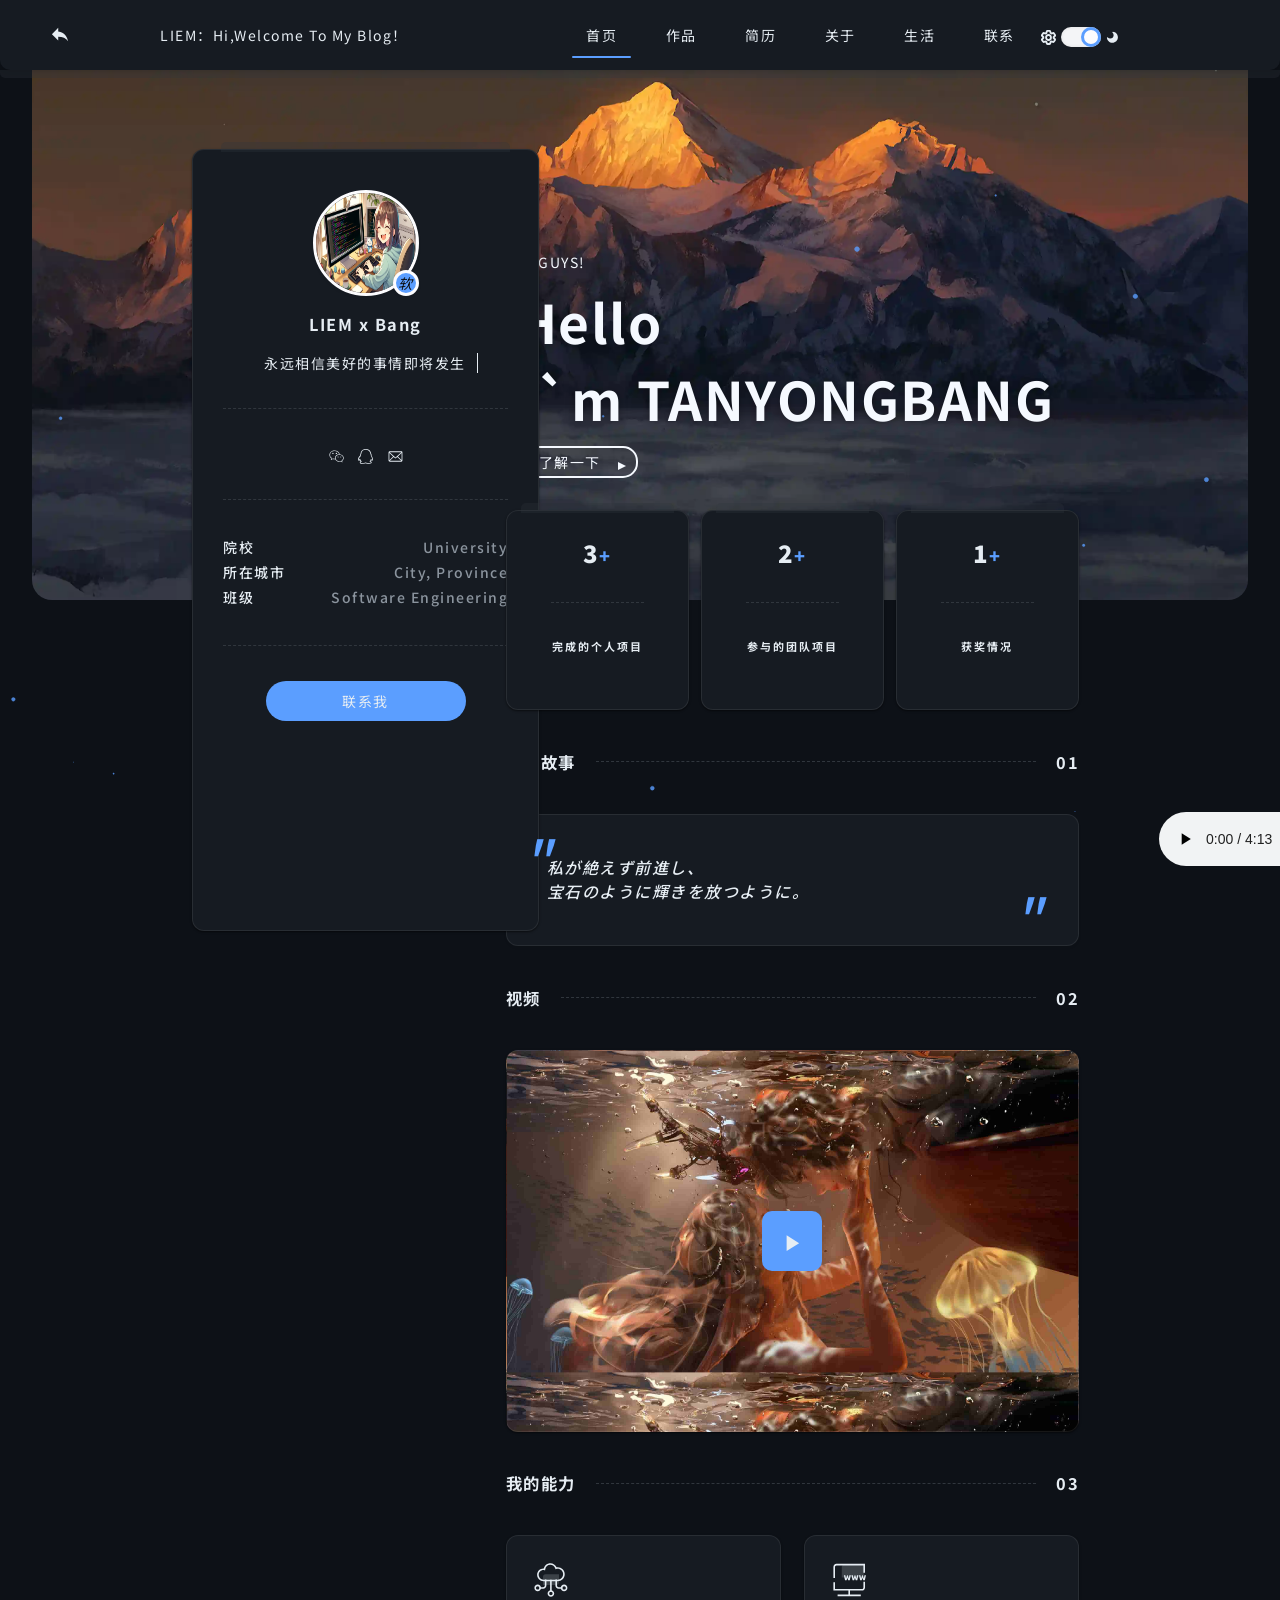
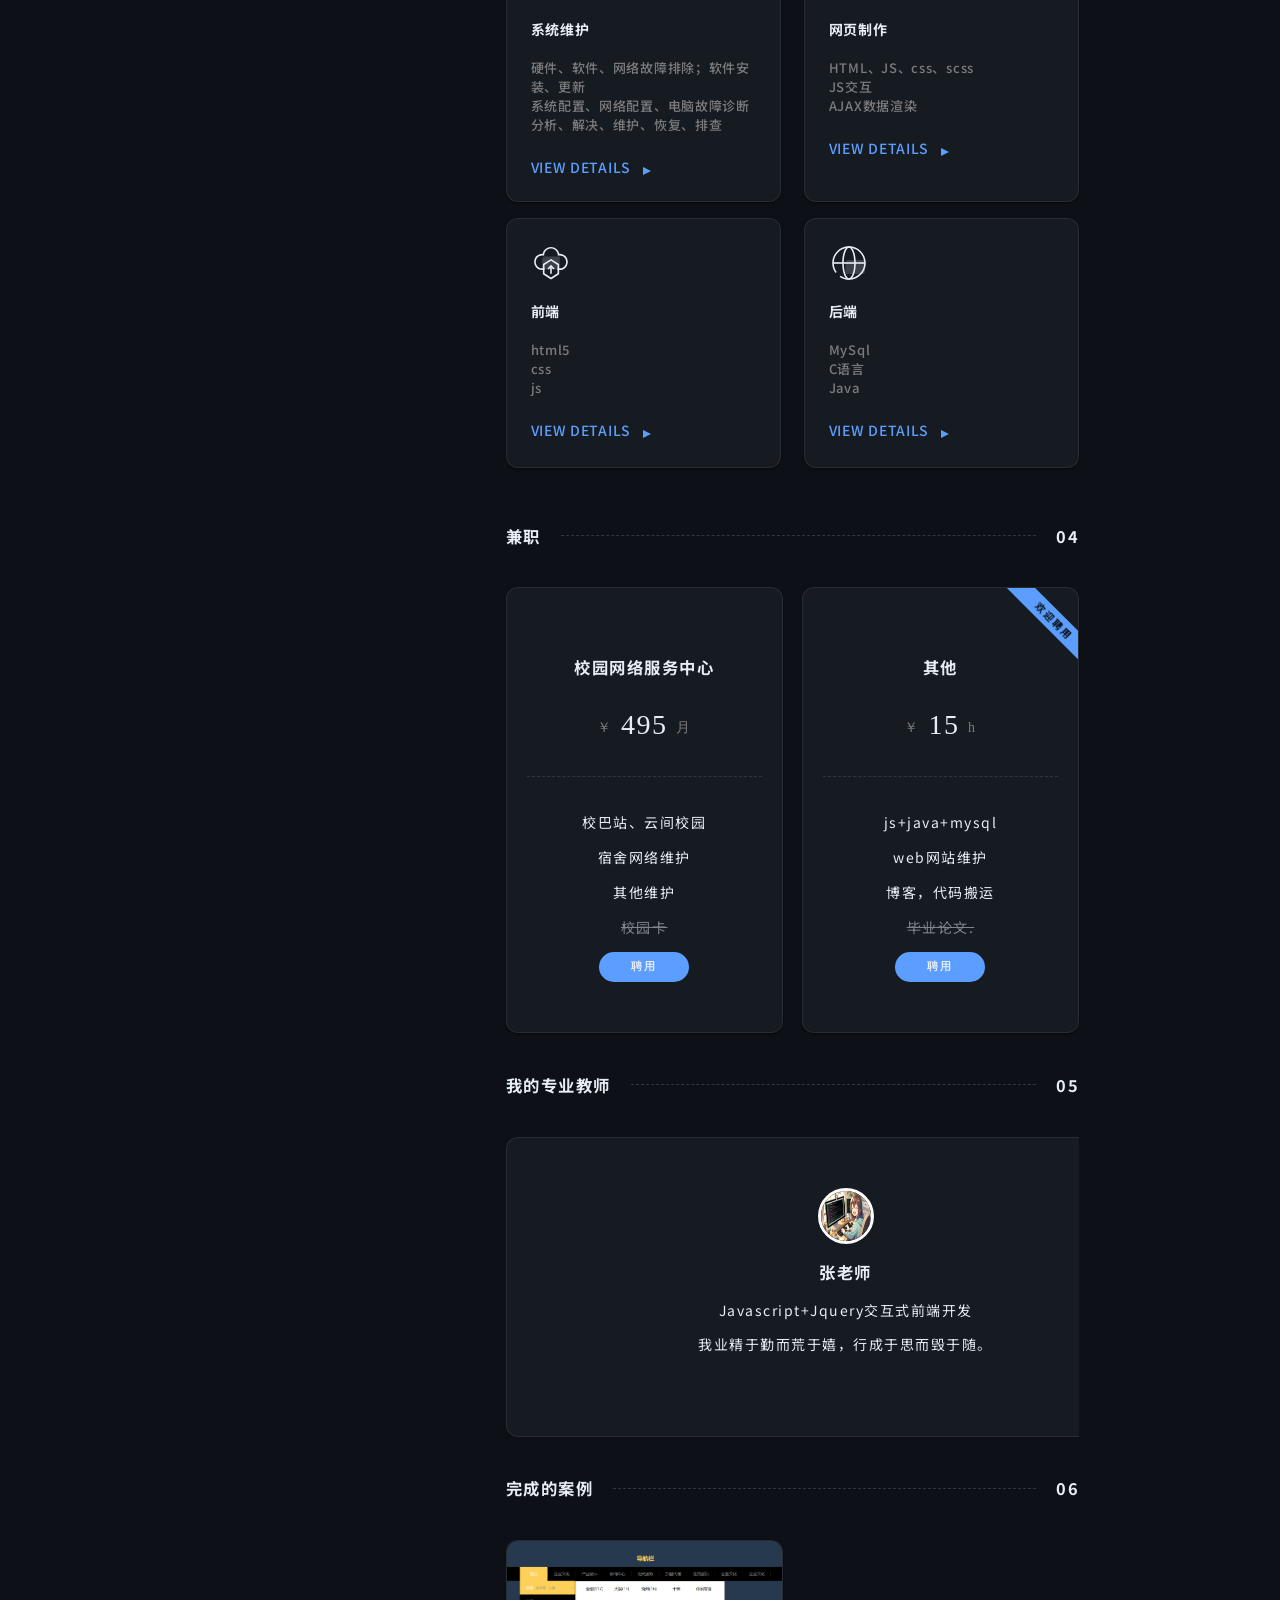
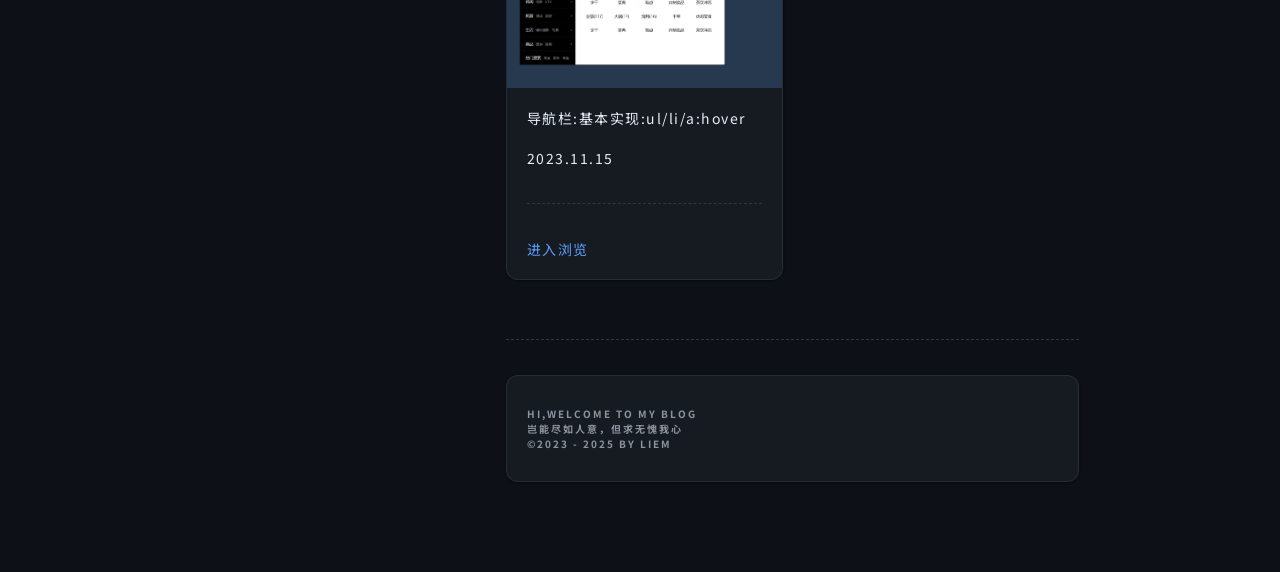
==== commit 3bb3042e: "feat(theme): replace gold with Azure/Sapphire dual-blue + fix hardcoded colors 设计系统重构：间距/卡片 token、字体" ====
--- a/index.html
+++ b/index.html
@@ -6,6 +6,9 @@
   <meta http-equiv="X-UA-Compatible" content="IE=edge">
   <meta name="viewport" content="width=device-width, initial-scale=1.0">
   <title>YB的小窝</title>
+  <link rel="preconnect" href="https://fonts.googleapis.com">
+  <link rel="preconnect" href="https://fonts.gstatic.com" crossorigin>
+  <link href="https://fonts.googleapis.com/css2?family=Noto+Sans+SC:wght@400;500;700&family=JetBrains+Mono:wght@400;500&display=swap" rel="stylesheet">
   <link rel="stylesheet" href="./css/base.css">
   <script src="./js/jq.js"></script>
   <link rel="stylesheet" href="./css/index.css">
@@ -72,10 +75,10 @@
             <!-- 栏目 -->
             <ul class="header-nav">
               <li class="active"><a href="./index.html">首页</a></li>
-              <li><a href="./home.html">分享</a></li>
-              <li><a href="./resume.html">经验</a></li>
+              <li><a href="./home.html">作品</a></li>
+              <li><a href="./resume.html">简历</a></li>
               <li><a href="./blog.html">关于</a></li>
-              <li><a href="./live.html">其他</a></li>
+              <li><a href="./live.html">生活</a></li>
               <li><a href="./contact.html">联系</a></li>
             </ul>
             <!-- 开关灯 -->
--- a/css/base.css
+++ b/css/base.css
@@ -1,22 +1,105 @@
+/* =========================================================
+ * 主题变量系统
+ * - :root 默认深色主题（墨黑背景 + Azure 蓝主色）
+ * - [data-theme="light"] 浅色覆盖（冷白背景 + Sapphire 蓝主色）
+ * - 切换由 base.js 仅修改 data-theme 属性触发
+ * 配色策略：避开 LLM 默认蓝（#3b82f6 / #6366f1），采用 Azure / Sapphire 双调蓝
+ * ========================================================= */
 :root {
- /* 默认背景色 */
---backColor:#fff;
---borderline:#00283a;
- /* 卡片 */
---headerCOlor:#00283A;
- /* 卡片 */
---headerhover:rgb(0, 40, 58,.8);
-
-  /* 默认字体颜色 */
---headerFont:#fff;
-  /* 反差色 */
---fontColor:#00283A;
---mainColor:#ff8181;
---bagColor:#02162b;
+  /* —— 背景与卡片 —— */
+  --bagColor: #0d1117;          /* body 主背景（墨黑） */
+  --headerCOlor: #161b22;      /* header / 卡片背景 */
+  --headerhover: rgba(22, 27, 34, .85); /* 卡片悬停态背景 */
+  --borderline: #30363d;       /* 顶部装饰条 / 边框 */
+
+  /* —— 文字 —— */
+  --headerFont: #e6edf3;        /* 主文字色（亮白） */
+  --fontColor: #0d1117;        /* 反差色（按钮文字） */
+  --accentSecondary: #8b949e;   /* 辅助文字（暖灰） */
+  --heroFont: #f5f9ff;         /* hero 区域文字色（冷白偏蓝） */
+
+  /* —— 品牌主色 —— Azure Blue（深色背景上对比度 7.2:1，过 WCAG AAA） */
+  --mainColor: #5b9eff;        /* Azure Blue（深色主题偏亮） */
+  --mainColor-soft: rgba(91, 158, 255, 0.10); /* 主色 10% 透明叠加（用于悬停背景） */
+  --mainColor-rgb: 91, 158, 255; /* 主色 RGB 三元组，便于 rgba() 复用 */
+
+  /* —— 间距 token 系统（4px 网格，参考 Linear/Vercel） —— */
+  --space-xs: 8px;
+  --space-sm: 12px;
+  --space-md: 16px;
+  --space-lg: 24px;
+  --space-xl: 32px;
+  --space-2xl: 48px;
+  --space-3xl: 64px;
+
+  /* —— 卡片 token 系统 —— */
+  --card-radius: 12px;
+  --card-border: 1px solid rgba(255, 255, 255, 0.08);
+  --card-border-hover: 1px solid rgba(91, 158, 255, 0.45);
+  --card-shadow: 0 1px 3px rgba(0, 0, 0, 0.2), 0 1px 2px rgba(0, 0, 0, 0.4);
+  --card-shadow-hover: 0 4px 12px rgba(0, 0, 0, 0.3), 0 2px 4px rgba(91, 158, 255, 0.15);
+
+  /* —— 主题专用 token —— */
+  --lodding-bg: rgba(13, 17, 23, 0.95);   /* 加载层背景 */
+  --lodding-wing: rgba(91, 158, 255, 0.7); /* 蝴蝶翅膀色（跟随主色） */
+  --zhezhao-bg: rgba(0, 0, 0, 0.7);       /* 遮罩层背景 */
+  --radio-bg: #f4f5f7;                    /* 开关轨道背景 */
+  --radio-thumb: #fcfcfe;                 /* 开关滑块色 */
+  --border-light: #fcfcfe;               /* 头像 / 圆形元素描边 */
+
+  /* —— 模态 / 遮罩 —— */
+  --modal-bg: rgba(0, 0, 0, 0.9);         /* 图片放大模态背景 */
+  --modal-fg: #ffffff;                    /* 模态前景文字 */
+
+  /* —— 次级灰文字 —— */
+  --text-muted: #7b7b7d;                 /* 统一替换原硬编码 #7B7B7D */
+
+  /* —— 内容区背景 —— */
+  --textblock-bg: rgba(255, 255, 255, 0.04); /* 引用块底色（深色：透明白） */
+}
+
+/* —— 浅色主题覆盖（由 base.js 设置 data-theme="light" 触发） ——
+ * 配色：避开 design-taste-frontend 禁止的 warm paper / cream / chalk 系（#fafaf7/#f5f1ea 等），
+ * 改用 cool off-white (#f5f7fa)，让深浅主题感知差异更明显；
+ * 主色用 Sapphire Blue（在 #f5f7fa 背景上对比度 7.8:1，过 WCAG AAA）。
+ */
+:root[data-theme="light"] {
+  --bagColor: #f5f7fa;          /* 冷调 off-white（非 warm paper 禁区） */
+  --headerCOlor: #ffffff;
+  --headerhover: rgba(255, 255, 255, 0.85);
+  --borderline: #d0d7de;
+
+  --headerFont: #1f2328;
+  --fontColor: #ffffff;
+  --accentSecondary: #57606a;
+  --heroFont: #1f2328;          /* hero 区文字：浅色主题用深灰 */
+
+  --mainColor: #1e40af;        /* Sapphire Blue（浅色主题偏深，保证对比度） */
+  --mainColor-soft: rgba(30, 64, 175, 0.08);
+  --mainColor-rgb: 30, 64, 175;
+
+  --card-border: 1px solid rgba(31, 35, 40, 0.08);
+  --card-border-hover: 1px solid rgba(30, 64, 175, 0.45);
+  --card-shadow: 0 1px 3px rgba(31, 35, 40, 0.08), 0 1px 2px rgba(31, 35, 40, 0.06);
+  --card-shadow-hover: 0 4px 12px rgba(31, 35, 40, 0.12), 0 2px 4px rgba(30, 64, 175, 0.15);
+
+  --lodding-bg: rgba(245, 247, 250, 0.95);
+  --lodding-wing: rgba(30, 64, 175, 0.7);
+  --zhezhao-bg: rgba(31, 35, 40, 0.6);
+  --radio-bg: #e4e6e8;
+  --radio-thumb: #ffffff;
+  --border-light: #ffffff;
+
+  --modal-bg: rgba(31, 35, 40, 0.9);
+  --modal-fg: #ffffff;
+
+  --text-muted: #6e7781;
+
+  --textblock-bg: rgba(31, 35, 40, 0.04); /* 引用块底色（浅色：透明深灰） */
 }
 
 .content-li svg path,.buttom svg path{
-  fill:#fff;
+  fill: var(--headerFont); /* 跟随主题主文字色 */
 }
 svg{
   vertical-align: middle;
@@ -32,7 +115,7 @@
   right: 0px;
   bottom: 0px;
   top: 0px;
-  background-color: rgba(0, 0, 0, .7);
+  background-color: var(--zhezhao-bg, rgba(0, 0, 0, .7));
   z-index: 9;
   display: none;
 }
@@ -45,7 +128,7 @@
   top:  10%;
 }
 .close path{
-  fill: #FCFCFE;
+  fill: var(--modal-fg); /* 关闭按钮跟随模态前景色 */
 }
 #videoResume{
   position: absolute;
@@ -64,11 +147,11 @@
   margin: 0px;
   width: 100%;
   padding: 0px;
-  font-size: 13px;
-  letter-spacing: 2px;
+  font-size: 14px;
+  letter-spacing: 1.5px;
   transition: .4s ease-in-out;
   font-weight: 400;
-  font-family: -apple-system, BlinkMacSystemFont, "Segoe UI", Roboto, "Helvetica Neue", Arial, "Noto Sans", sans-serif, "Apple Color Emoji", "Segoe UI Emoji", "Segoe UI Symbol", "Noto Color Emoji";
+  font-family: 'Noto Sans SC', -apple-system, BlinkMacSystemFont, "Segoe UI", Roboto, "Helvetica Neue", Arial, sans-serif;
   
   color: var(--headerFont);
   background-color:var(--bagColor);
@@ -85,8 +168,17 @@
 
 .carbox {
   background-color: var(--headerCOlor);
-  border-radius: 12px;
-  box-shadow: 0 2px 4px -2px rgb(0 0 0 / 15%);
+  border-radius: var(--card-radius);
+  border: var(--card-border);
+  box-shadow: var(--card-shadow);
+  transition: border-color .3s ease, box-shadow .3s ease, transform .3s ease;
+}
+
+/* 卡片悬停态：边框变琥珀金 + 轻微上浮 */
+.carbox:hover {
+  border: var(--card-border-hover);
+  box-shadow: var(--card-shadow-hover);
+  transform: translateY(-2px);
 }
 
 ul {
@@ -105,7 +197,7 @@
 }
 .copybottm {
   padding: 30px 20px;
-  color: #7B7B7D;
+  color: var(--accentSecondary);
   font-size: 10px;
   font-weight: 700;
   letter-spacing: 2px;
@@ -164,7 +256,7 @@
   justify-content: space-between;
 }
 
-/* 开灯 */
+/* 开灯：使用变量适配主题 */
 .kaig-bottm img {
   width: 15px;
   height: 15px;
@@ -175,7 +267,7 @@
   height: 20px;
   width: 40px;
   vertical-align: middle;
-  background: #F4F5F7;
+  background: var(--radio-bg, #F4F5F7);
   border-radius: 2em;
   box-shadow: inset 0 0 4px -1px rgb(0 0 0 / 15%);
   transition: .4s ease-in-out;
@@ -193,9 +285,9 @@
   bottom: 0px;
   display: inline-block;
   width: 35%;
-  border: solid 3px #AFB42B;
+  border: solid 3px var(--mainColor);
   border-radius: 50%;
-  background: #FCFCFE;
+  background: var(--radio-thumb, #FCFCFE);
   transition: all .2s ease;
 }
 
@@ -208,35 +300,43 @@
   content: '';
   display: inline-block;
   position: absolute;
-  bottom: 0;
-  left: 0px;
-  right: 0px;
-  border-radius: 10px;
-  height: 3px;
+  bottom: 12px;
+  left: 8px;
+  right: 8px;
+  border-radius: 3px;
+  height: 2px;
   background-color: var(--mainColor);
-  transition: .4s ease-in-out;
+  transition: .3s ease-in-out;
 }
 
 .header-nav>li {
-  padding: 0 30px;
+  padding: 0 22px;
   position: relative;
-  transition: color .6s ease-in-out;
+  transition: color .3s ease, background-color .3s ease;
   box-sizing: border-box;
-}
-
+  border-radius: 8px;
+}
+
+/* 导航悬停态：背景微亮 + 文字变主色（参考 Vercel/GitHub） */
 .header-nav>li:hover {
   color: var(--mainColor);
-}
-
-
-
-/* 导航 */ 
-/* 黑色主题背景 */
-.navigation.active{ 
+  background-color: var(--mainColor-soft);
+}
+
+/* 导航链接统一样式 */
+.header-nav>li>a {
+  display: inline-block;
+  line-height: 70px;
+}
+
+
+
+/* 导航 */
+/* 黑色主题背景：深色模式下 hero 区域使用深色背景图 */
+.navigation.active{
   background-image: url("../img/back/aitx6-0og08.webp") !important;
-  
-}
-/* 默认主题 */
+}
+/* 默认主题（深色） */
 .navigation {
   margin: 0px auto 0;
   width: 95%;
@@ -248,7 +348,15 @@
   background-size: 100%;
   background-repeat: no-repeat;
   overflow: hidden;
-  color: #fff;
+  color: var(--heroFont); /* hero 区域文字色跟随主题 */
+}
+/* 浅色主题：hero 区域换成更柔和的浅色背景图，并叠加半透明冷白滤镜提升对比度 */
+:root[data-theme="light"] .navigation {
+  background-image: linear-gradient(rgba(245, 247, 250, 0.55), rgba(245, 247, 250, 0.65)), url("../img/back/a58cbbffd2aa49c1b1e99990be912f30.jpg");
+  background-blend-mode: normal;
+}
+:root[data-theme="light"] .navigation.active {
+  background-image: linear-gradient(rgba(245, 247, 250, 0.55), rgba(245, 247, 250, 0.65)), url("../img/back/aitx6-0og08.webp") !important;
 }
 
 /* 顶部导航 */
@@ -259,12 +367,21 @@
 .navigation h1 {
   margin: 10px 0;
   font-size: 3.8rem;
-  color: #fcfcfe;
+  color: var(--heroFont); /* hero 文字色跟随主题 */
   text-shadow: 0 1px 10px rgb(0 0 0 / 30%);
+}
+/* 浅色主题下 hero 描边光晕改为浅色，保证深色文字在浅背景上仍可读 */
+:root[data-theme="light"] .navigation h1 {
+  text-shadow: 0 1px 12px rgba(255, 255, 255, 0.6);
+}
+.navigation,
+.navigation .buttom,
+.navigation .nav-titleBox {
+  color: var(--heroFont);
 }
 .navigation .buttom:hover{
   transform: scale(1.1);
-  color: #fff;
+  color: var(--heroFont);
 }
 .navigation>.nav-titleBox {
   margin-top: 18rem;
@@ -275,11 +392,11 @@
   height: 28px;
   line-height: 28px;
   padding: 0px 35px 0 20px;
-  border: 2px solid white;
+  border: 2px solid var(--heroFont); /* hero CTA 边框跟随 hero 文字色 */
   border-radius: 15px;
   cursor: pointer;
   transition: transform .3s ease;
-  color: #fcfcfe;
+  color: var(--heroFont);
   position: relative;
 }
 .nav-titleBox .buttom::after{
@@ -290,7 +407,7 @@
   width: 0px;
   height: 0px;
   border-top: 4px solid transparent;
-  border-left: 8px solid #fff;
+  border-left: 8px solid var(--heroFont); /* 箭头颜色跟随 hero 文字色 */
   border-bottom: 4px solid transparent;
   animation: bmove 1s infinite;
 }
@@ -350,10 +467,10 @@
   min-width: 285px;
   transform: translateY(-351px);
   height: 780px;
-  /* backgrounbad-color: var(--headerCOlor); */
-  border-radius: 10px;
+  border-radius: var(--card-radius);
   text-align: center;
-  border: 1px solid var(--headerCOlor);
+  border: var(--card-border);
+  box-shadow: var(--card-shadow);
   padding: 0px 30px;
 }
 
@@ -392,7 +509,7 @@
 /* 虚线 */
 .content .borderbotm {
   /* border-style: dashed; */
-  border-bottom: 1px dashed rgb(187, 185, 185);
+  border-bottom: 1px dashed var(--borderline); /* 虚线色跟随主题边框色 */
   height: 0px;
   margin: 35px 0;
 }
@@ -404,7 +521,7 @@
 .me-image>img{
   width: 100px;
   height: 100px;
-  border: solid 3px #FCFCFE;
+  border: solid 3px var(--border-light, #FCFCFE);
   border-radius: 50%;
   box-shadow: 0 2px 4px -2px rgb(0 0 0 / 15%);
 }
@@ -414,12 +531,12 @@
      box-shadow: 0 2px 4px -2px rgb(0 0 0 / 15%);
     border-radius: 50%;
     position: absolute;
-    border: solid 3px #FCFCFE;
+    border: solid 3px var(--border-light, #FCFCFE);
     right: 0px;
     bottom: 0px;
     background-color: var(--mainColor);
     overflow: hidden;
-    color: #fff;
+    color: var(--fontColor); /* 头像状态栏文字：在琥珀金背景上用反差色 */
     transition: width .2s ease-in-out, visible .2s ease-in-out;
 }
 .mecar-title .me-image:hover .status{
@@ -448,7 +565,7 @@
 
 .mecar-bottm .mecarbottm-value {
   font-weight: 500;
-  color: #747474;
+  color: var(--accentSecondary);
 }
 .me-card .lianxi-list svg{
   margin: 0 5px;
@@ -470,10 +587,11 @@
   height: 40px;
   line-height: 40px;
   width: 200px;
- 
+
   color: var(--headerFont);
   border-radius: 50px;
-  background: linear-gradient(-45deg, var(--mainColor) 50%, #fff 60%, var(--mainColor) 70%);
+  /* 渐变高光：使用主色 + 主题边框色 */
+  background: linear-gradient(-45deg, var(--mainColor) 50%, var(--border-light, #fff) 60%, var(--mainColor) 70%);
   background-size: 600% 100%;
   animation: shine 5s infinite;
 }
@@ -511,7 +629,8 @@
   right: 0px;
   bottom: 0px;
   top: 0px;
-  background-color: rgba(0, 0, 0, 0.95);
+  /* 使用 RGB 变量以适配深浅主题 */
+  background-color: var(--lodding-bg, rgba(13, 17, 23, 0.95));
   z-index: 9;
   opacity: 1;
 }
@@ -522,18 +641,19 @@
   position: relative;
   width: 100px;
   height: 100px;
-  transform: rotateZ(-13deg) translate(-50%,-50%); 
+  transform: rotateZ(-13deg) translate(-50%,-50%);
   animation: insect-fly 0.3333333333s infinite alternate cubic-bezier(.45,-0.43,.63,1.94);
 }
 
+/* 蝴蝶翅膀：使用主色变量适配主题 */
 .loadding-div::after,.loadding-div::before{
   content: '';
   position: absolute;
   width: 50px;
   height: 50px;
-  border: 1px solid #00c7ff;
+  border: 1px solid var(--mainColor);
   transform: rotateX(60deg) rotateY(-60deg);
-  background-color: rgba(81, 0, 255, 0.723);
+  background-color: var(--lodding-wing, rgba(232, 179, 57, 0.7));
   border-radius: 40% 20% 50% 50%;
   animation: wings 0.333s infinite cubic-bezier(0.6, 0, 0.4, 1) alternate;
 }
@@ -564,11 +684,11 @@
     transform: rotateX(60deg) rotateY(60deg);
   }
 }
-/* 鼠标火花 */
+/* 鼠标火花：使用主色变量适配主题 */
 .star {
     width: 5px;
     height: 5px;
-    background-color: yellow; /* 星星颜色 */
+    background-color: var(--mainColor); /* 跟随主题主色 */
     border-radius: 50%; /* 圆形 */
     position: absolute; /* 绝对定位 */
     pointer-events: none; /* 不影响鼠标事件 */
--- a/css/index.css
+++ b/css/index.css
@@ -4,29 +4,26 @@
   justify-content: space-between;
 }
 
-/* .li1-box::after {
-  content: '';
-  position: absolute;
-  top: -8px;
-  left: 8%;
-  right: 8%;
-  height: 10px;
-  background-color: var(--backColor);
-  border-radius: 5px 5px 0% 0%;
-  opacity: .3;
-
-} */
-
 .content-li.li1>.li1-box {
   position: relative;
   flex: 0 0 32%;
   background-color: var(--headerCOlor);
   min-height: 200px;
   text-align: center;
-  border-radius: 10px;
-  padding: 30px 20px;
+  border-radius: var(--card-radius);
+  border: var(--card-border);
+  box-shadow: var(--card-shadow);
+  padding: var(--space-xl) var(--space-lg);
   box-sizing: border-box;
-
+  transition: border-color .3s ease, box-shadow .3s ease, transform .3s ease;
+
+}
+
+/* 统计卡悬停态：边框变琥珀金 + 轻微上浮 */
+.content-li.li1>.li1-box:hover {
+  border: var(--card-border-hover);
+  box-shadow: var(--card-shadow-hover);
+  transform: translateY(-3px);
 }
 
 .li1-box>span {
@@ -128,7 +125,7 @@
   line-height: 60px;
   border-radius: 50%;
   background-color: var(--mainColor);
-  color: white;
+  color: var(--fontColor); /* 按钮文字反差色，跟随主题切换 */
   text-align: center;
   font-weight: bold;
   font-size: 30px;
@@ -176,20 +173,30 @@
 
 .li4-box>div {
   box-sizing: border-box;
-  padding: 25px;
+  padding: var(--space-lg);
   flex: 0 0 48%;
   min-height: 250px;
-  margin-bottom: 20px;
-
-
+  margin-bottom: var(--space-md);
+  background-color: var(--headerCOlor);
+  border-radius: var(--card-radius);
+  border: var(--card-border);
+  box-shadow: var(--card-shadow);
   font-weight: 500;
   letter-spacing: .05em;
   -webkit-font-smoothing: antialiased;
+  transition: border-color .3s ease, box-shadow .3s ease, transform .3s ease;
+}
+
+/* 技能卡悬停态 */
+.li4-box>div:hover {
+  border: var(--card-border-hover);
+  box-shadow: var(--card-shadow-hover);
+  transform: translateY(-2px);
 }
 
 .li4-box>div p {
   font-size: 13px;
-  color: #7B7B7D;
+  color: var(--text-muted); /* 次级灰文字，跟随主题 */
 }
 
 .li4-box>div a {
@@ -242,7 +249,7 @@
   font-weight: bold;
   font-size: 20px;
   z-index: 1;
-  color: white;
+  color: var(--headerFont); /* 箭头按钮文字色，跟随主题切换 */
   top: 10%;
   opacity: 0;
 }
@@ -288,7 +295,7 @@
 .li5box-car>img {
   width: 50px;
   height: 50px;
-  border: solid 3px #FCFCFE;
+  border: solid 3px var(--border-light); /* 头像描边跟随主题 */
   border-radius: 50%;
   box-shadow: 0 2px 4px -2px rgb(0 0 0 / 15%);
 
@@ -315,7 +322,19 @@
   display: inline-block;
   overflow: hidden;
   flex: 0 0 48%;
-  margin-bottom: 20px;
+  margin-bottom: var(--space-lg);
+  background-color: var(--headerCOlor);
+  border-radius: var(--card-radius);
+  border: var(--card-border);
+  box-shadow: var(--card-shadow);
+  transition: border-color .3s ease, box-shadow .3s ease, transform .3s ease;
+}
+
+/* 文章卡悬停态 */
+.li6-box>div:hover {
+  border: var(--card-border-hover);
+  box-shadow: var(--card-shadow-hover);
+  transform: translateY(-3px);
 }
 
 .li6-box .borderbotm {
@@ -360,7 +379,7 @@
 .li7boxitem.active::after{
   content: '欢迎聘用';
   text-align: center;
-  color: #fcfcfe;
+  color: var(--fontColor); /* 反差色：在琥珀金背景上显示 */
   font-size: 10px;
   font-weight: 700;
   letter-spacing: 2px;
@@ -406,7 +425,7 @@
 }
 .item-price sub{
     font-size: 14px;
-    color: rgba(204, 205, 207, 0.7);
+    color: var(--text-muted); /* 次级灰文字 */
     font-weight: 300;
     vertical-align: middle;
 }
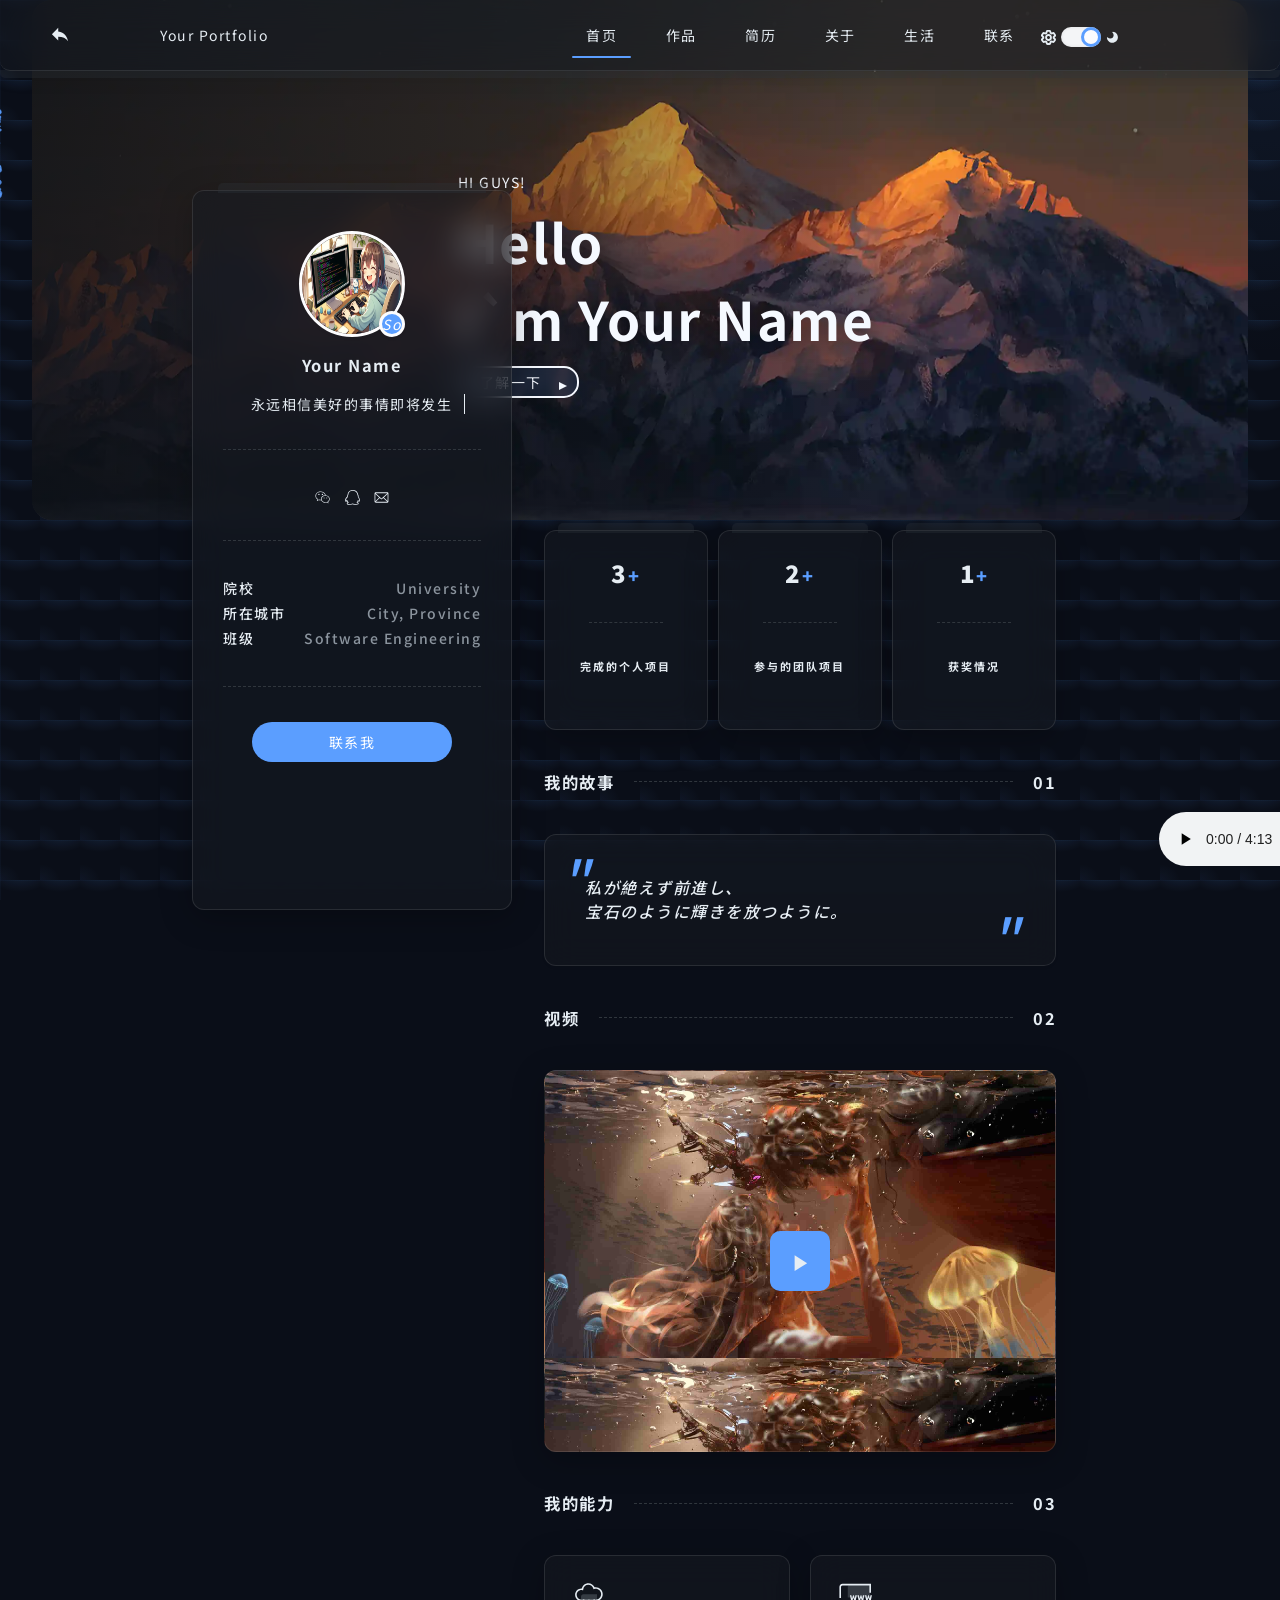
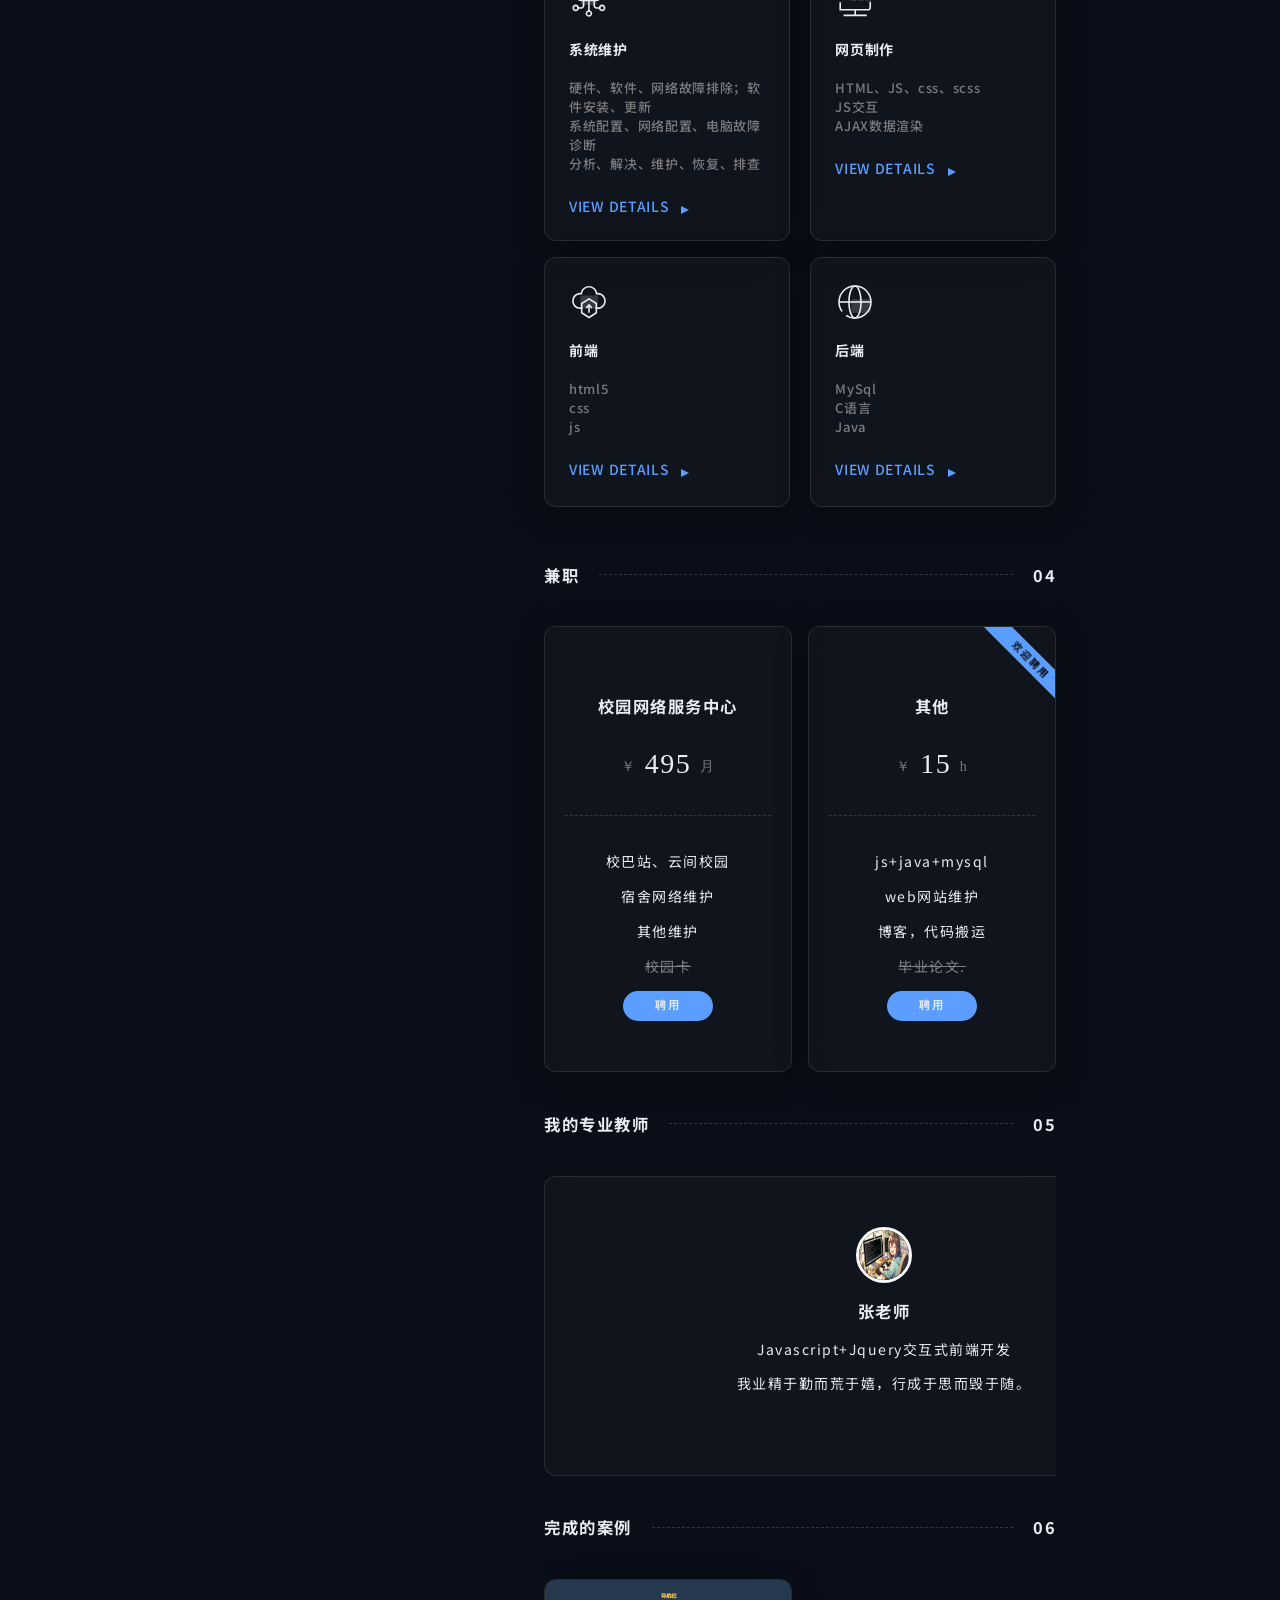
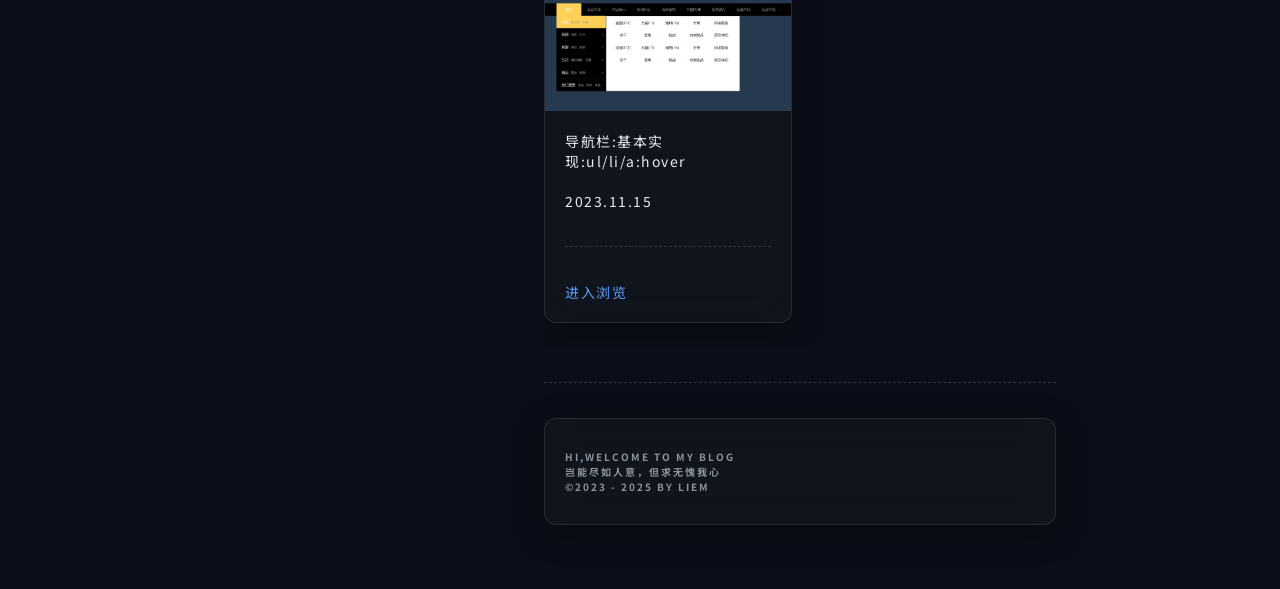
==== commit d7200636: "fix: remove privacy info + add screenshot + update README" ====
--- a/index.html
+++ b/index.html
@@ -62,7 +62,7 @@
 
 
       <div class="col">
-        <span><a href="./index.html">LIEM：Hi,Welcome To My Blog！</a></span>
+        <span><a href="./index.html">Your Portfolio</a></span>
         <!-- 右边操作栏 -->
 
         <div class="header-right">
@@ -116,7 +116,7 @@
           <span class="titleBox-tag">HI GUYS!</span>
           <h1>
             Hello<br>
-            I`m TANYONGBANG
+            I`m Your Name
           </h1>
           <a class="buttom navbtn" href="#next-one">了解一下
           </a>
@@ -133,11 +133,11 @@
           <div class="mecar-title">
             <div class="me-image">
               <span class="status">
-                <i>软件工程技术</i>
+                <i>Software Engineer</i>
               </span>
               <img src="./img/touxiang.jpg" alt="">
             </div>
-            <h3>LIEM x Bang</h3>
+            <h3>Your Name</h3>
             <p class="me-hover">
               <span>永远相信美好的事情即将发生</span>
             </p>
--- a/css/base.css
+++ b/css/base.css
@@ -7,10 +7,33 @@
  * ========================================================= */
 :root {
   /* —— 背景与卡片 —— */
-  --bagColor: #0d1117;          /* body 主背景（墨黑） */
-  --headerCOlor: #161b22;      /* header / 卡片背景 */
-  --headerhover: rgba(22, 27, 34, .85); /* 卡片悬停态背景 */
+  --bagColor: #0a0e18;          /* body 主背景（深空蓝黑） */
+  --headerCOlor: rgba(22, 27, 34, 0.55); /* header / 卡片背景（半透明，配合毛玻璃） */
+  --headerhover: rgba(22, 27, 34, 0.75); /* 卡片悬停态背景（加深一点） */
   --borderline: #30363d;       /* 顶部装饰条 / 边框 */
+
+  /* —— 毛玻璃设计系统（Glass Morphism）——
+   * 参考知乎毛玻璃设计文章 + Apple Liquid Glass 美学
+   * 三要素：半透明背景 + backdrop-filter 模糊 + 顶部高光边框
+   * 背景已由 body 的网格+渐变提供参照物 */
+  --glass-bg: rgba(22, 27, 34, 0.55);     /* 玻璃背景（深色：半透明深灰） */
+  --glass-bg-hover: rgba(22, 27, 34, 0.75); /* 玻璃悬停态 */
+  --glass-blur: 16px;                       /* 模糊半径（参考 Apple 14-20px） */
+  --glass-border: 1px solid rgba(255, 255, 255, 0.10); /* 边框：微弱白光 */
+  --glass-border-hover: 1px solid rgba(91, 158, 255, 0.45); /* 悬停边框：主色微光 */
+  --glass-shadow: 0 8px 32px rgba(0, 0, 0, 0.25); /* 柔和投影 */
+  --glass-shadow-hover: 0 12px 48px rgba(0, 0, 0, 0.35), 0 4px 12px rgba(91, 158, 255, 0.12); /* 悬停投影+主色辉光 */
+
+  /* 科技感背景：径向渐变主色光晕 + 细密网格线
+   * 让毛玻璃卡片有参照物，凸显 glass morphism 效果 */
+  --bg-gradient:
+    radial-gradient(ellipse 80% 50% at 50% -20%, rgba(91, 158, 255, 0.15), transparent),
+    radial-gradient(ellipse 60% 40% at 100% 0%, rgba(91, 158, 255, 0.08), transparent),
+    radial-gradient(ellipse 50% 40% at 0% 100%, rgba(91, 158, 255, 0.06), transparent);
+  --bg-grid:
+    linear-gradient(rgba(91, 158, 255, 0.04) 1px, transparent 1px),
+    linear-gradient(90deg, rgba(91, 158, 255, 0.04) 1px, transparent 1px);
+  --bg-grid-size: 40px 40px;
 
   /* —— 文字 —— */
   --headerFont: #e6edf3;        /* 主文字色（亮白） */
@@ -64,9 +87,9 @@
  * 主色用 Sapphire Blue（在 #f5f7fa 背景上对比度 7.8:1，过 WCAG AAA）。
  */
 :root[data-theme="light"] {
-  --bagColor: #f5f7fa;          /* 冷调 off-white（非 warm paper 禁区） */
-  --headerCOlor: #ffffff;
-  --headerhover: rgba(255, 255, 255, 0.85);
+  --bagColor: #eef2f8;          /* 冷调浅蓝灰（比纯白更有科技感） */
+  --headerCOlor: rgba(255, 255, 255, 0.60); /* 半透明白，配合毛玻璃 */
+  --headerhover: rgba(255, 255, 255, 0.80); /* 悬停态更实一些 */
   --borderline: #d0d7de;
 
   --headerFont: #1f2328;
@@ -77,6 +100,26 @@
   --mainColor: #1e40af;        /* Sapphire Blue（浅色主题偏深，保证对比度） */
   --mainColor-soft: rgba(30, 64, 175, 0.08);
   --mainColor-rgb: 30, 64, 175;
+
+  /* 浅色毛玻璃：白色半透明 + 更深的阴影对比 */
+  --glass-bg: rgba(255, 255, 255, 0.60);
+  --glass-bg-hover: rgba(255, 255, 255, 0.80);
+  --glass-blur: 16px;
+  --glass-border: 1px solid rgba(255, 255, 255, 0.60); /* 白色高光边框 */
+  --glass-border-hover: 1px solid rgba(30, 64, 175, 0.40);
+  --glass-shadow: 0 8px 32px rgba(31, 35, 40, 0.10);
+  --glass-shadow-hover: 0 12px 48px rgba(31, 35, 40, 0.15), 0 4px 12px rgba(30, 64, 175, 0.10);
+
+  /* 浅色科技感背景：冷蓝光晕 + 细网格
+   * 让毛玻璃卡片有更多视觉纹理参照 */
+  --bg-gradient:
+    radial-gradient(ellipse 80% 50% at 50% -20%, rgba(30, 64, 175, 0.10), transparent),
+    radial-gradient(ellipse 60% 40% at 100% 0%, rgba(30, 64, 175, 0.06), transparent),
+    radial-gradient(ellipse 50% 40% at 0% 100%, rgba(30, 64, 175, 0.04), transparent);
+  --bg-grid:
+    linear-gradient(rgba(30, 64, 175, 0.05) 1px, transparent 1px),
+    linear-gradient(90deg, rgba(30, 64, 175, 0.05) 1px, transparent 1px);
+  --bg-grid-size: 40px 40px;
 
   --card-border: 1px solid rgba(31, 35, 40, 0.08);
   --card-border-hover: 1px solid rgba(30, 64, 175, 0.45);
@@ -149,12 +192,15 @@
   padding: 0px;
   font-size: 14px;
   letter-spacing: 1.5px;
-  transition: .4s ease-in-out;
+  transition: background-color .4s ease-in-out, color .4s ease-in-out;
   font-weight: 400;
   font-family: 'Noto Sans SC', -apple-system, BlinkMacSystemFont, "Segoe UI", Roboto, "Helvetica Neue", Arial, sans-serif;
   
   color: var(--headerFont);
-  background-color:var(--bagColor);
+  background-color: var(--bagColor);
+  background-image: var(--bg-grid), var(--bg-gradient);
+  background-size: var(--bg-grid-size), 100% 100%;
+  background-attachment: fixed;
 }
 a{
    transition: color .6s ease-in-out;
@@ -167,18 +213,21 @@
 
 
 .carbox {
-  background-color: var(--headerCOlor);
+  background-color: var(--glass-bg);
   border-radius: var(--card-radius);
-  border: var(--card-border);
-  box-shadow: var(--card-shadow);
-  transition: border-color .3s ease, box-shadow .3s ease, transform .3s ease;
-}
-
-/* 卡片悬停态：边框变琥珀金 + 轻微上浮 */
+  border: var(--glass-border);
+  box-shadow: var(--glass-shadow);
+  backdrop-filter: blur(var(--glass-blur));
+  -webkit-backdrop-filter: blur(var(--glass-blur));
+  transition: border-color .3s ease, box-shadow .3s ease, transform .3s ease, background-color .3s ease;
+}
+
+/* 卡片悬停态：边框变主色 + 轻微上浮 + 背景稍实 */
 .carbox:hover {
-  border: var(--card-border-hover);
-  box-shadow: var(--card-shadow-hover);
+  border: var(--glass-border-hover);
+  box-shadow: var(--glass-shadow-hover);
   transform: translateY(-2px);
+  background-color: var(--glass-bg-hover);
 }
 
 ul {
@@ -213,9 +262,12 @@
   width: 100%;
   height: 70px;
   line-height: 70px;
-  background-color: var(--headerCOlor);
+  background-color: var(--glass-bg);
   border-radius: 0% 0% 10px 10px;
-  box-shadow: 0 2px 4px 0 rgb(0 0 0 / 15%);
+  border-bottom: var(--glass-border);
+  box-shadow: 0 4px 20px rgba(0, 0, 0, 0.15);
+  backdrop-filter: blur(var(--glass-blur));
+  -webkit-backdrop-filter: blur(var(--glass-blur));
 }
 
 /* 下面的装饰 */
@@ -338,25 +390,40 @@
 }
 /* 默认主题（深色） */
 .navigation {
+  position: relative;
   margin: 0px auto 0;
   width: 95%;
   background-color: transparent;
-  height: 600px;
+  height: 520px;
   border-radius: 20px;
   background-image: url("../img/back/a58cbbffd2aa49c1b1e99990be912f30.jpg");
   background-attachment: fixed;
-  background-size: 100%;
+  background-size: cover;
+  background-position: center;
   background-repeat: no-repeat;
   overflow: hidden;
   color: var(--heroFont); /* hero 区域文字色跟随主题 */
 }
+/* 深色主题：左侧叠加暗色渐变蒙版，让文字嵌在山景左侧暗部 */
+.navigation::before {
+  content: '';
+  position: absolute;
+  inset: 0;
+  background: linear-gradient(90deg, rgba(13, 17, 23, 0.82) 0%, rgba(13, 17, 23, 0.45) 45%, transparent 70%);
+  pointer-events: none;
+  z-index: 0;
+}
 /* 浅色主题：hero 区域换成更柔和的浅色背景图，并叠加半透明冷白滤镜提升对比度 */
 :root[data-theme="light"] .navigation {
-  background-image: linear-gradient(rgba(245, 247, 250, 0.55), rgba(245, 247, 250, 0.65)), url("../img/back/a58cbbffd2aa49c1b1e99990be912f30.jpg");
+  background-image: linear-gradient(rgba(245, 247, 250, 0.45), rgba(245, 247, 250, 0.55)), url("../img/back/a58cbbffd2aa49c1b1e99990be912f30.jpg");
   background-blend-mode: normal;
 }
 :root[data-theme="light"] .navigation.active {
-  background-image: linear-gradient(rgba(245, 247, 250, 0.55), rgba(245, 247, 250, 0.65)), url("../img/back/aitx6-0og08.webp") !important;
+  background-image: linear-gradient(rgba(245, 247, 250, 0.45), rgba(245, 247, 250, 0.55)), url("../img/back/aitx6-0og08.webp") !important;
+}
+/* 浅色主题：左侧叠加柔和的冷白渐变，让深色文字在山景亮部上仍可读 */
+:root[data-theme="light"] .navigation::before {
+  background: linear-gradient(90deg, rgba(245, 247, 250, 0.88) 0%, rgba(245, 247, 250, 0.55) 40%, transparent 70%);
 }
 
 /* 顶部导航 */
@@ -368,23 +435,35 @@
   margin: 10px 0;
   font-size: 3.8rem;
   color: var(--heroFont); /* hero 文字色跟随主题 */
-  text-shadow: 0 1px 10px rgb(0 0 0 / 30%);
-}
-/* 浅色主题下 hero 描边光晕改为浅色，保证深色文字在浅背景上仍可读 */
+  text-shadow: 0 2px 20px rgba(0, 0, 0, 0.35);
+  position: relative;
+  z-index: 1;
+}
+/* 浅色主题下 hero 描边光晕增强，避免亮色山峰干扰文字 */
 :root[data-theme="light"] .navigation h1 {
-  text-shadow: 0 1px 12px rgba(255, 255, 255, 0.6);
+  text-shadow: 0 2px 16px rgba(245, 247, 250, 0.8), 0 1px 4px rgba(255, 255, 255, 0.6);
 }
 .navigation,
 .navigation .buttom,
 .navigation .nav-titleBox {
   color: var(--heroFont);
+  position: relative;
+  z-index: 1;
 }
 .navigation .buttom:hover{
   transform: scale(1.1);
   color: var(--heroFont);
 }
 .navigation>.nav-titleBox {
-  margin-top: 18rem;
+  display: flex;
+  flex-direction: column;
+  align-items: flex-start;
+  justify-content: center;
+  height: 100%;
+  width: auto;
+  margin: 0;
+  padding-left: 35%;
+  box-sizing: border-box;
 }
 
 .nav-titleBox .buttom {
@@ -398,6 +477,11 @@
   transition: transform .3s ease;
   color: var(--heroFont);
   position: relative;
+  background-color: rgba(var(--mainColor-rgb), 0.1);
+  backdrop-filter: blur(4px);
+}
+.nav-titleBox .buttom:hover {
+  background-color: rgba(var(--mainColor-rgb), 0.2);
 }
 .nav-titleBox .buttom::after{
   position: absolute;
@@ -442,36 +526,78 @@
   margin: 0 auto;
 }
 
+/* =========================================================
+ * 首页内容区布局（参考原模板：卡片贯穿 Hero 背景图）
+ * - 大屏 (>1200px)：.content 整体上移覆盖 Hero 底部，左侧 me-card 从 Hero 区域内开始，
+ *   背景山脉从卡片边缘露出；右侧内容顺延到 Hero 下方
+ * - 中小屏 (<=1200px)：单列堆叠，卡片回归文档流
+ * ========================================================= */
 .content {
   position: relative;
-  top: -90px;
   min-height: 1000px;
   width: 70%;
-  margin: 0 auto;
+  margin: -330px auto 0;
   display: flex;
+  gap: var(--space-xl);
+  padding: 0 0 var(--space-3xl) 0;
+  z-index: 1;
   /* background-color: rgba(10, 15, 20, 0.2); */
 }
 
-
-/* 左半部分 */
+/* 左栏：侧边栏定位容器 */
+.content .co-left {
+  position: relative;
+  width: 320px;
+  flex: 0 0 320px;
+  height: auto;
+}
+
+/* 非首页页面：.content 下没有 co-left/co-right，内容直接放在 #next-one 等容器里
+ * 需要加顶部 padding 抵消 .content 的负 margin，避免压住 Hero */
+.content > :first-child:not(.co-left):not(.co-right) {
+  padding-top: 340px;
+}
+
+/* 个人卡片：大屏下 sticky 跟随滚动，顶部留出 header 高度
+ * 使用半透明背景 + 背景模糊，营造“贯穿/浮于背景”的玻璃质感 */
 .content .me-card {
-   top: 500px; 
-}
-
-.scroll{
-  position: fixed !important;
-  top: 100%;
-}
-.content .me-card {
-  width: fit-content;
-  min-width: 285px;
-  transform: translateY(-351px);
-  height: 780px;
+  position: sticky;
+  top: 100px;
+  width: 100%;
+  min-width: auto;
+  transform: none;
+  height: auto;
+  min-height: 720px;
   border-radius: var(--card-radius);
   text-align: center;
-  border: var(--card-border);
-  box-shadow: var(--card-shadow);
+  border: var(--glass-border);
+  box-shadow: var(--glass-shadow);
+  background-color: var(--glass-bg);
+  backdrop-filter: blur(var(--glass-blur));
+  -webkit-backdrop-filter: blur(var(--glass-blur));
   padding: 0px 30px;
+  box-sizing: border-box;
+}
+
+/* 浅色主题下卡片玻璃效果：使用统一 glass token */
+:root[data-theme="light"] .content .me-card {
+  border: var(--glass-border);
+  background-color: var(--glass-bg);
+  box-shadow: var(--glass-shadow);
+}
+
+/* 滚动后不再使用固定定位顶出屏幕，直接用 sticky 即可 */
+.content .me-card.scroll {
+  position: sticky;
+  top: 100px;
+}
+
+/* 右栏：内容流占满剩余空间，从 Hero 底部开始，避免压住文字 */
+.content .co-right {
+  flex: 1;
+  min-width: 0;
+  width: auto;
+  padding-top: 340px;
 }
 
 
@@ -536,7 +662,7 @@
     bottom: 0px;
     background-color: var(--mainColor);
     overflow: hidden;
-    color: var(--fontColor); /* 头像状态栏文字：在琥珀金背景上用反差色 */
+    color: #ffffff; /* 徽章文字强制白色，深浅主题一致 */
     transition: width .2s ease-in-out, visible .2s ease-in-out;
 }
 .mecar-title .me-image:hover .status{
@@ -588,7 +714,7 @@
   line-height: 40px;
   width: 200px;
 
-  color: var(--headerFont);
+  color: #ffffff; /* 按钮文字强制白色，深浅主题一致 */
   border-radius: 50px;
   /* 渐变高光：使用主色 + 主题边框色 */
   background: linear-gradient(-45deg, var(--mainColor) 50%, var(--border-light, #fff) 60%, var(--mainColor) 70%);
@@ -686,12 +812,10 @@
 }
 /* 鼠标火花：使用主色变量适配主题 */
 .star {
-    width: 5px;
-    height: 5px;
     background-color: var(--mainColor); /* 跟随主题主色 */
-    border-radius: 50%; /* 圆形 */
     position: absolute; /* 绝对定位 */
     pointer-events: none; /* 不影响鼠标事件 */
+    box-shadow: 0 0 4px rgba(var(--mainColor-rgb), 0.4); /* 柔和发光 */
 }
 
 
@@ -856,117 +980,91 @@
 }
 
 
-  /* 手机*/
-  @media screen and (max-width: 1200px) {
-    .col>span{
-      visibility: hidden;
-    }
-    .content .me-card{
-      min-width: auto;
-    }
-    .co-left{
-      position: relative;
-      width: auto;
-      display: block;
-      height: auto;
-    }
-    .co-right{
-      width: 100%;
-    }
-    .content{
-      display: block;
-    }
-    .content .me-card{
-      width:auto;
-      transform: translateY(-20px);
-    }
-    .scroll{
-      position:relative !important;
-    }
-
-    
-    .min_menu{
-      display: inline-block;
-    }
-    /* .header .header-right{
-      display:none;
-    } */
-    .co-left{
-      display: none;
-    }
-    .co-right{
-      width: 100%;
-    }
-
-  
-    .header-right .min_menu-wrap{
-      text-align: center;
-    }
-    .header-right .header-nav>li{
-      display: block;
-    }
-    .header-right .kaig-bottm{
-      display: block;
-    }
-
-    .menu_list{
-      pointer-events: none;
-      position: absolute;
-      left: 0;
-      right: 0;
-      text-align: center;
-      opacity: 0;
-      background-color: var(--headerhover);
-      transform: translateY(10px);
-      transition: .1s ease-in-out;
-    }
-
-    .menu_list.active{
-      opacity: 1;
-      pointer-events: all;
-      transform: translateY(0px);
-    }
-
-    .navigation>.nav-titleBox {
-      margin-top: 10rem;
-    }
-  }
-
-/* 平板 */
- @media screen and (max-width:1200px){
-  .navigation{
-    text-align: center;
-    background-size: 100% 100%;
-  }
- 
-  .co-left{
-    position: relative;
-    width: auto;
-    display: block;
-    height: auto;
-  }
-  .co-right{
-    width: 100%;
+  /* 手机与平板 (<=1200px)：单列堆叠，隐藏左侧固定侧边栏 */
+@media screen and (max-width: 1200px) {
+  .col>span{
+    visibility: hidden;
   }
   .content{
     display: block;
+    width: 90%;
+    margin: -160px auto 0;
+    padding: var(--space-xl) 0;
+  }
+  .content .co-left{
+    display: none;
+    width: auto;
+    flex: none;
+    height: auto;
   }
   .content .me-card{
-    width:auto;
+    position: relative;
+    top: auto;
+    width: auto;
+    min-width: auto;
     transform: translateY(-20px);
-  }
-  .scroll{
-    position:relative !important;
-  }
-}
-
-
-
-
-
-
-
-
-
-
-
+    height: auto;
+    min-height: auto;
+  }
+  .content .me-card.scroll{
+    position: relative;
+    top: auto;
+  }
+  .content .co-right{
+    width: 100%;
+    padding-top: 0;
+  }
+
+  /* 中小屏下非首页页面：内容区顶部留白相应减少 */
+  .content > :first-child:not(.co-left):not(.co-right) {
+    padding-top: 180px;
+  }
+
+  .min_menu{
+    display: inline-block;
+  }
+
+  .header-right .min_menu-wrap{
+    text-align: center;
+  }
+  .header-right .header-nav>li{
+    display: block;
+  }
+  .header-right .kaig-bottm{
+    display: block;
+  }
+
+  .menu_list{
+    pointer-events: none;
+    position: absolute;
+    left: 0;
+    right: 0;
+    text-align: center;
+    opacity: 0;
+    background-color: var(--headerhover);
+    transform: translateY(10px);
+    transition: .1s ease-in-out;
+  }
+
+  .menu_list.active{
+    opacity: 1;
+    pointer-events: all;
+    transform: translateY(0px);
+  }
+
+  .navigation>.nav-titleBox {
+    margin-top: 10rem;
+    padding-left: 8%;
+  }
+}
+
+
+
+
+
+
+
+
+
+
+
--- a/css/index.css
+++ b/css/index.css
@@ -7,23 +7,26 @@
 .content-li.li1>.li1-box {
   position: relative;
   flex: 0 0 32%;
-  background-color: var(--headerCOlor);
+  background-color: var(--glass-bg);
   min-height: 200px;
   text-align: center;
   border-radius: var(--card-radius);
-  border: var(--card-border);
-  box-shadow: var(--card-shadow);
+  border: var(--glass-border);
+  box-shadow: var(--glass-shadow);
+  backdrop-filter: blur(var(--glass-blur));
+  -webkit-backdrop-filter: blur(var(--glass-blur));
   padding: var(--space-xl) var(--space-lg);
   box-sizing: border-box;
-  transition: border-color .3s ease, box-shadow .3s ease, transform .3s ease;
-
-}
-
-/* 统计卡悬停态：边框变琥珀金 + 轻微上浮 */
+  transition: border-color .3s ease, box-shadow .3s ease, transform .3s ease, background-color .3s ease;
+
+}
+
+/* 统计卡悬停态：边框变主色 + 轻微上浮 + 背景稍实 */
 .content-li.li1>.li1-box:hover {
-  border: var(--card-border-hover);
-  box-shadow: var(--card-shadow-hover);
+  border: var(--glass-border-hover);
+  box-shadow: var(--glass-shadow-hover);
   transform: translateY(-3px);
+  background-color: var(--glass-bg-hover);
 }
 
 .li1-box>span {
@@ -125,7 +128,7 @@
   line-height: 60px;
   border-radius: 50%;
   background-color: var(--mainColor);
-  color: var(--fontColor); /* 按钮文字反差色，跟随主题切换 */
+  color: #ffffff; /* 播放按钮文字强制白色 */
   text-align: center;
   font-weight: bold;
   font-size: 30px;
@@ -177,21 +180,24 @@
   flex: 0 0 48%;
   min-height: 250px;
   margin-bottom: var(--space-md);
-  background-color: var(--headerCOlor);
+  background-color: var(--glass-bg);
   border-radius: var(--card-radius);
-  border: var(--card-border);
-  box-shadow: var(--card-shadow);
+  border: var(--glass-border);
+  box-shadow: var(--glass-shadow);
+  backdrop-filter: blur(var(--glass-blur));
+  -webkit-backdrop-filter: blur(var(--glass-blur));
   font-weight: 500;
   letter-spacing: .05em;
   -webkit-font-smoothing: antialiased;
-  transition: border-color .3s ease, box-shadow .3s ease, transform .3s ease;
+  transition: border-color .3s ease, box-shadow .3s ease, transform .3s ease, background-color .3s ease;
 }
 
 /* 技能卡悬停态 */
 .li4-box>div:hover {
-  border: var(--card-border-hover);
-  box-shadow: var(--card-shadow-hover);
+  border: var(--glass-border-hover);
+  box-shadow: var(--glass-shadow-hover);
   transform: translateY(-2px);
+  background-color: var(--glass-bg-hover);
 }
 
 .li4-box>div p {
@@ -323,18 +329,21 @@
   overflow: hidden;
   flex: 0 0 48%;
   margin-bottom: var(--space-lg);
-  background-color: var(--headerCOlor);
+  background-color: var(--glass-bg);
   border-radius: var(--card-radius);
-  border: var(--card-border);
-  box-shadow: var(--card-shadow);
-  transition: border-color .3s ease, box-shadow .3s ease, transform .3s ease;
+  border: var(--glass-border);
+  box-shadow: var(--glass-shadow);
+  backdrop-filter: blur(var(--glass-blur));
+  -webkit-backdrop-filter: blur(var(--glass-blur));
+  transition: border-color .3s ease, box-shadow .3s ease, transform .3s ease, background-color .3s ease;
 }
 
 /* 文章卡悬停态 */
 .li6-box>div:hover {
-  border: var(--card-border-hover);
-  box-shadow: var(--card-shadow-hover);
+  border: var(--glass-border-hover);
+  box-shadow: var(--glass-shadow-hover);
   transform: translateY(-3px);
+  background-color: var(--glass-bg-hover);
 }
 
 .li6-box .borderbotm {
